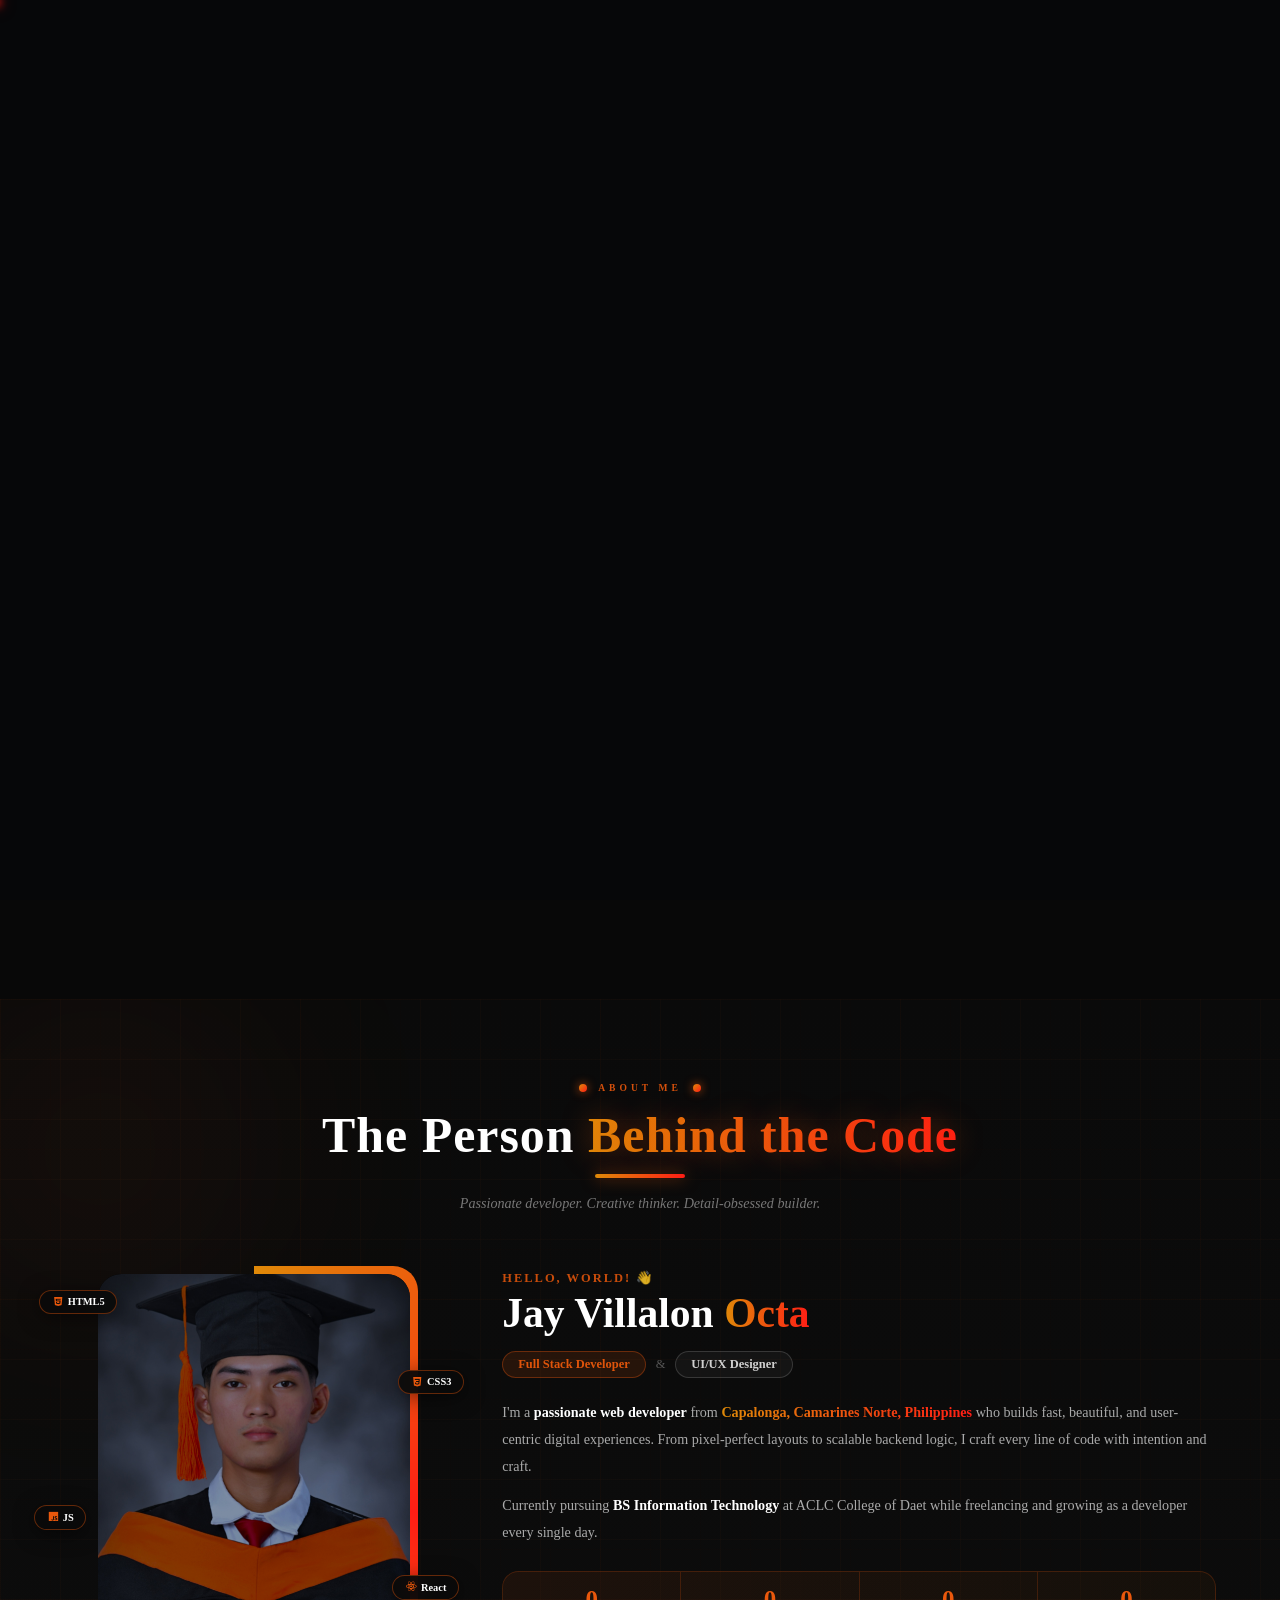
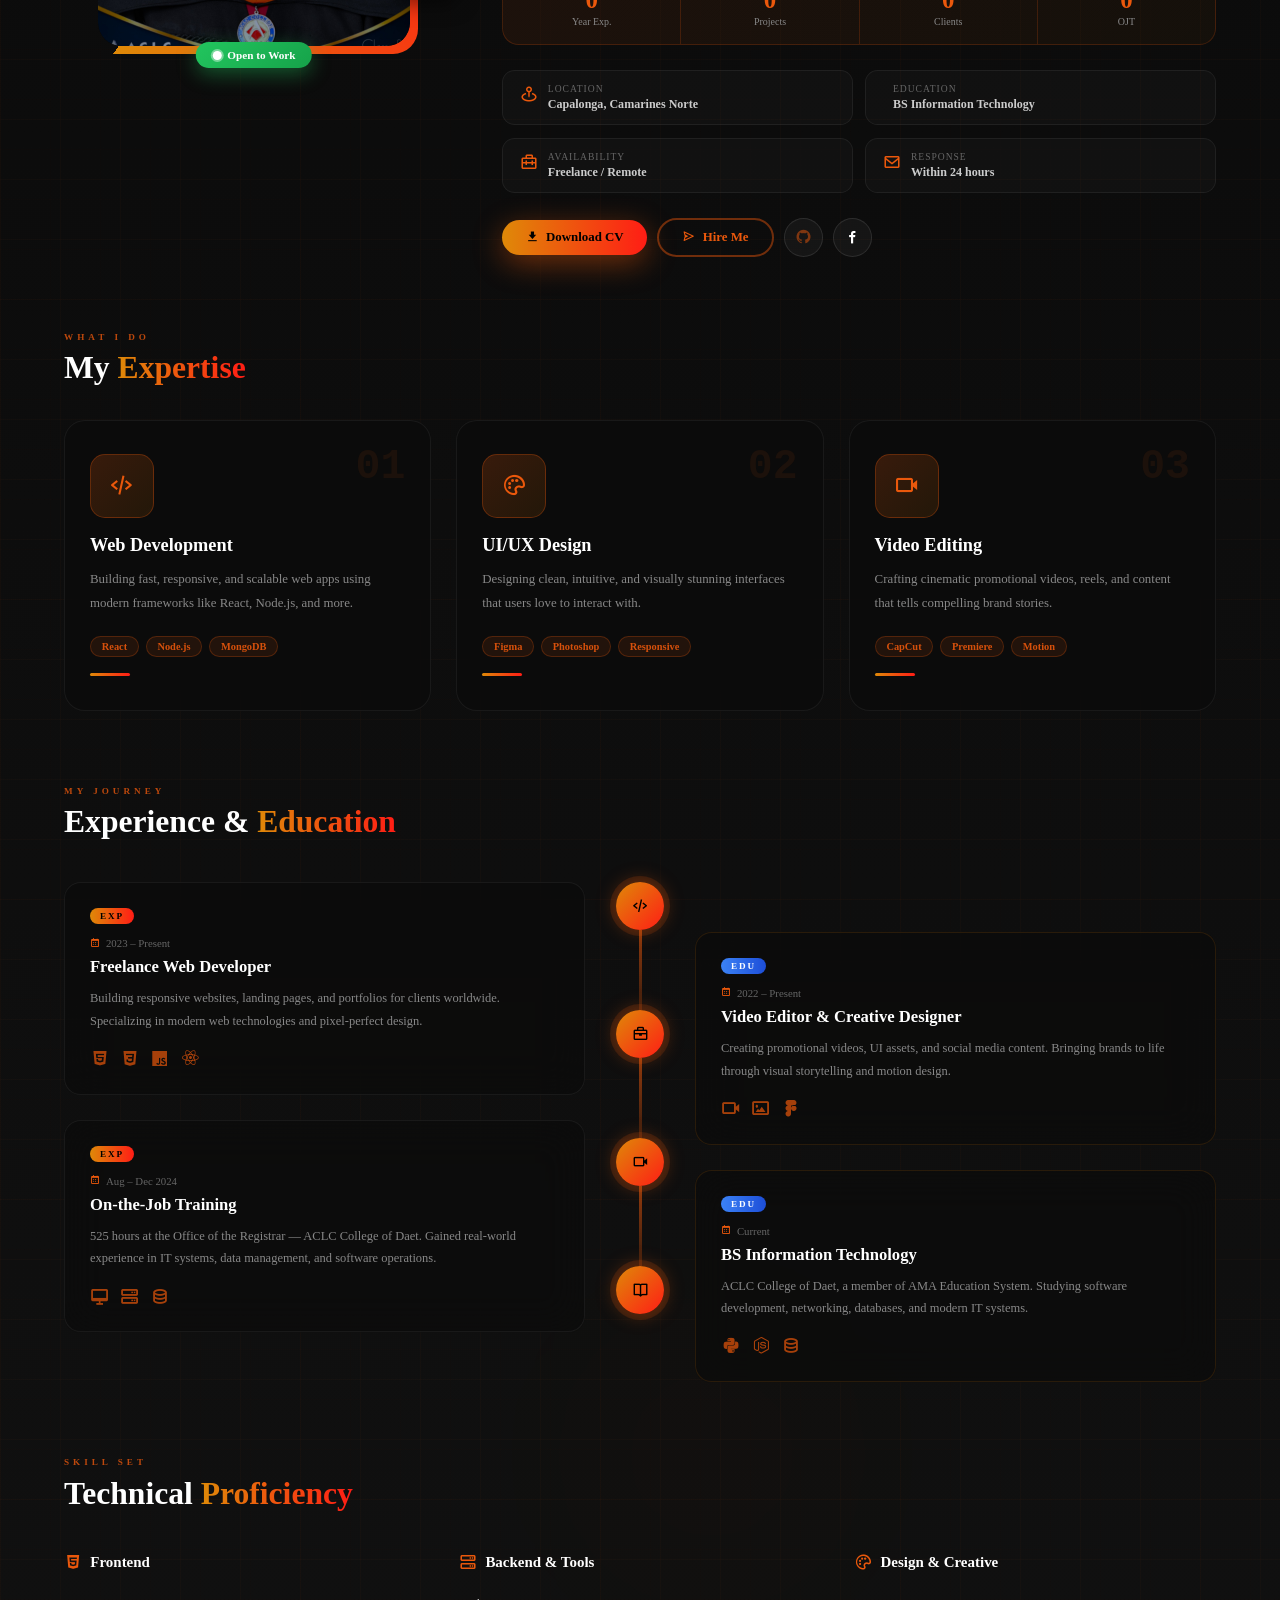
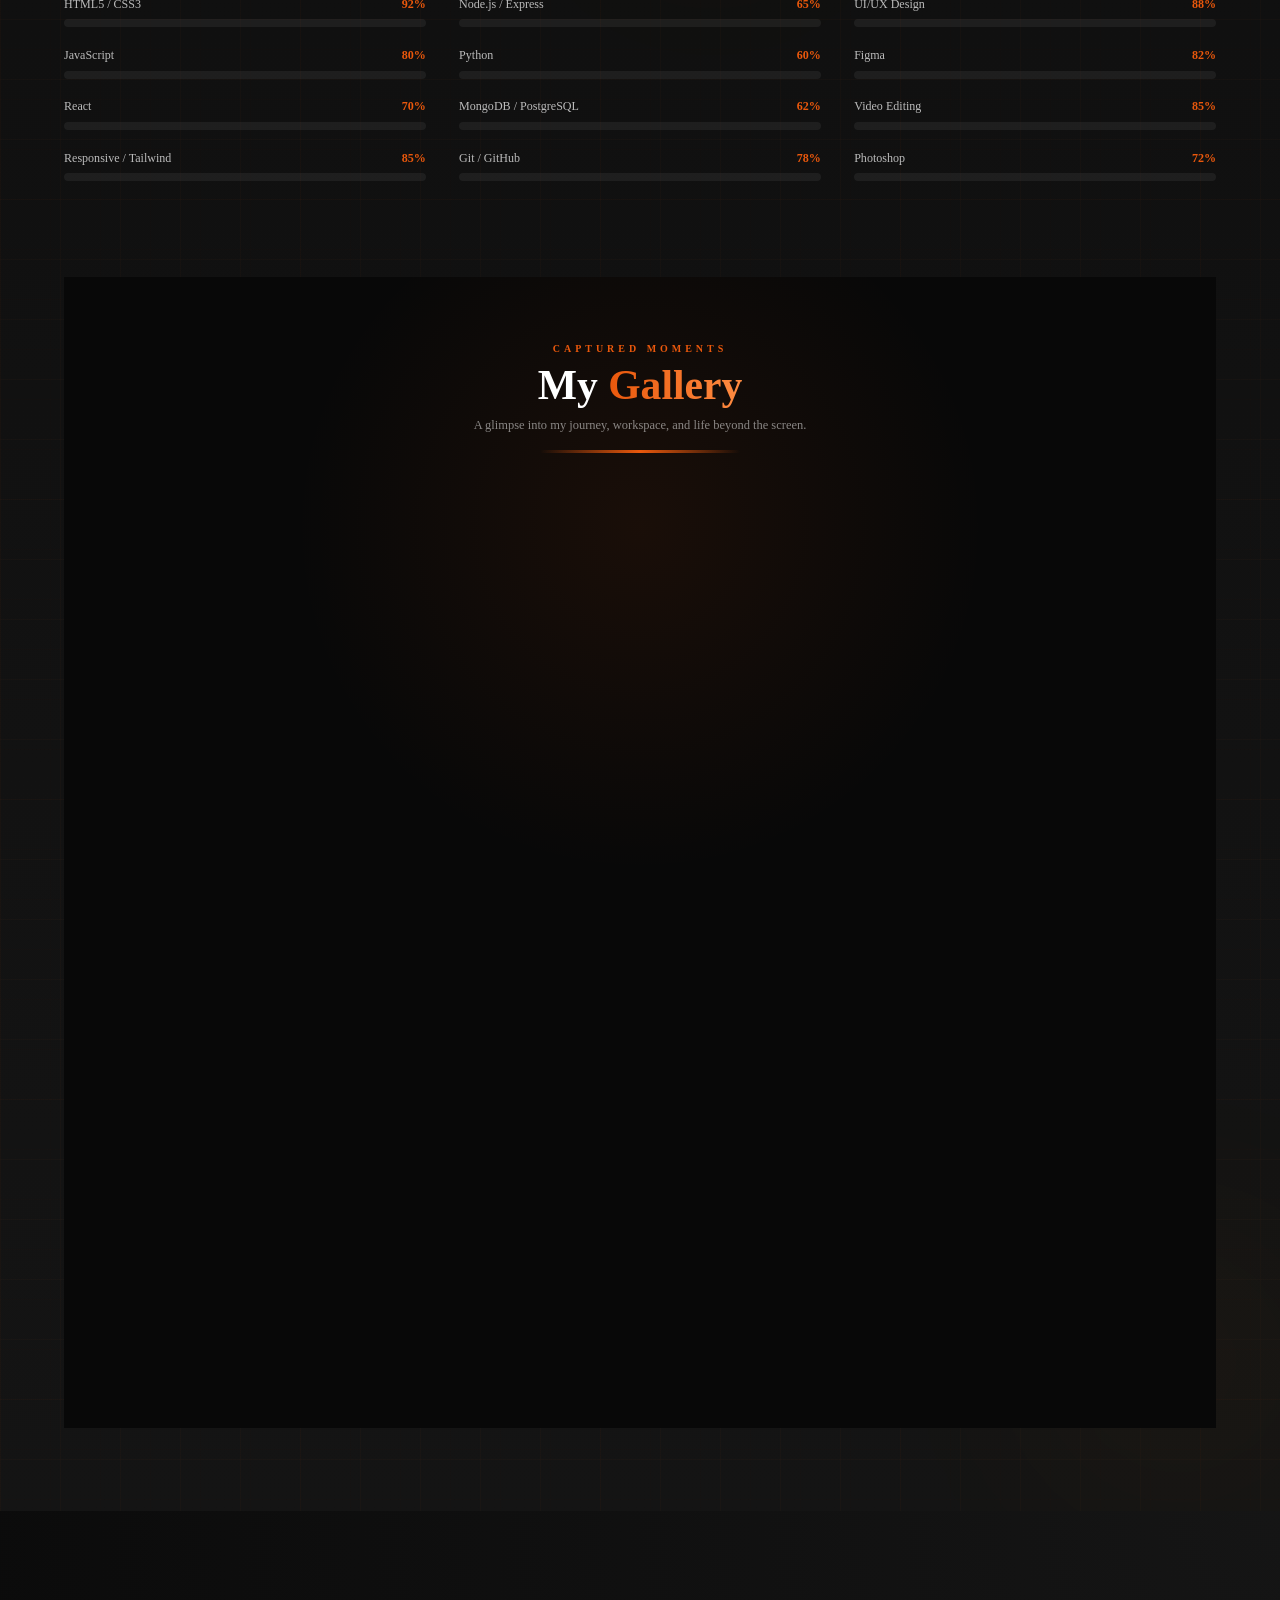
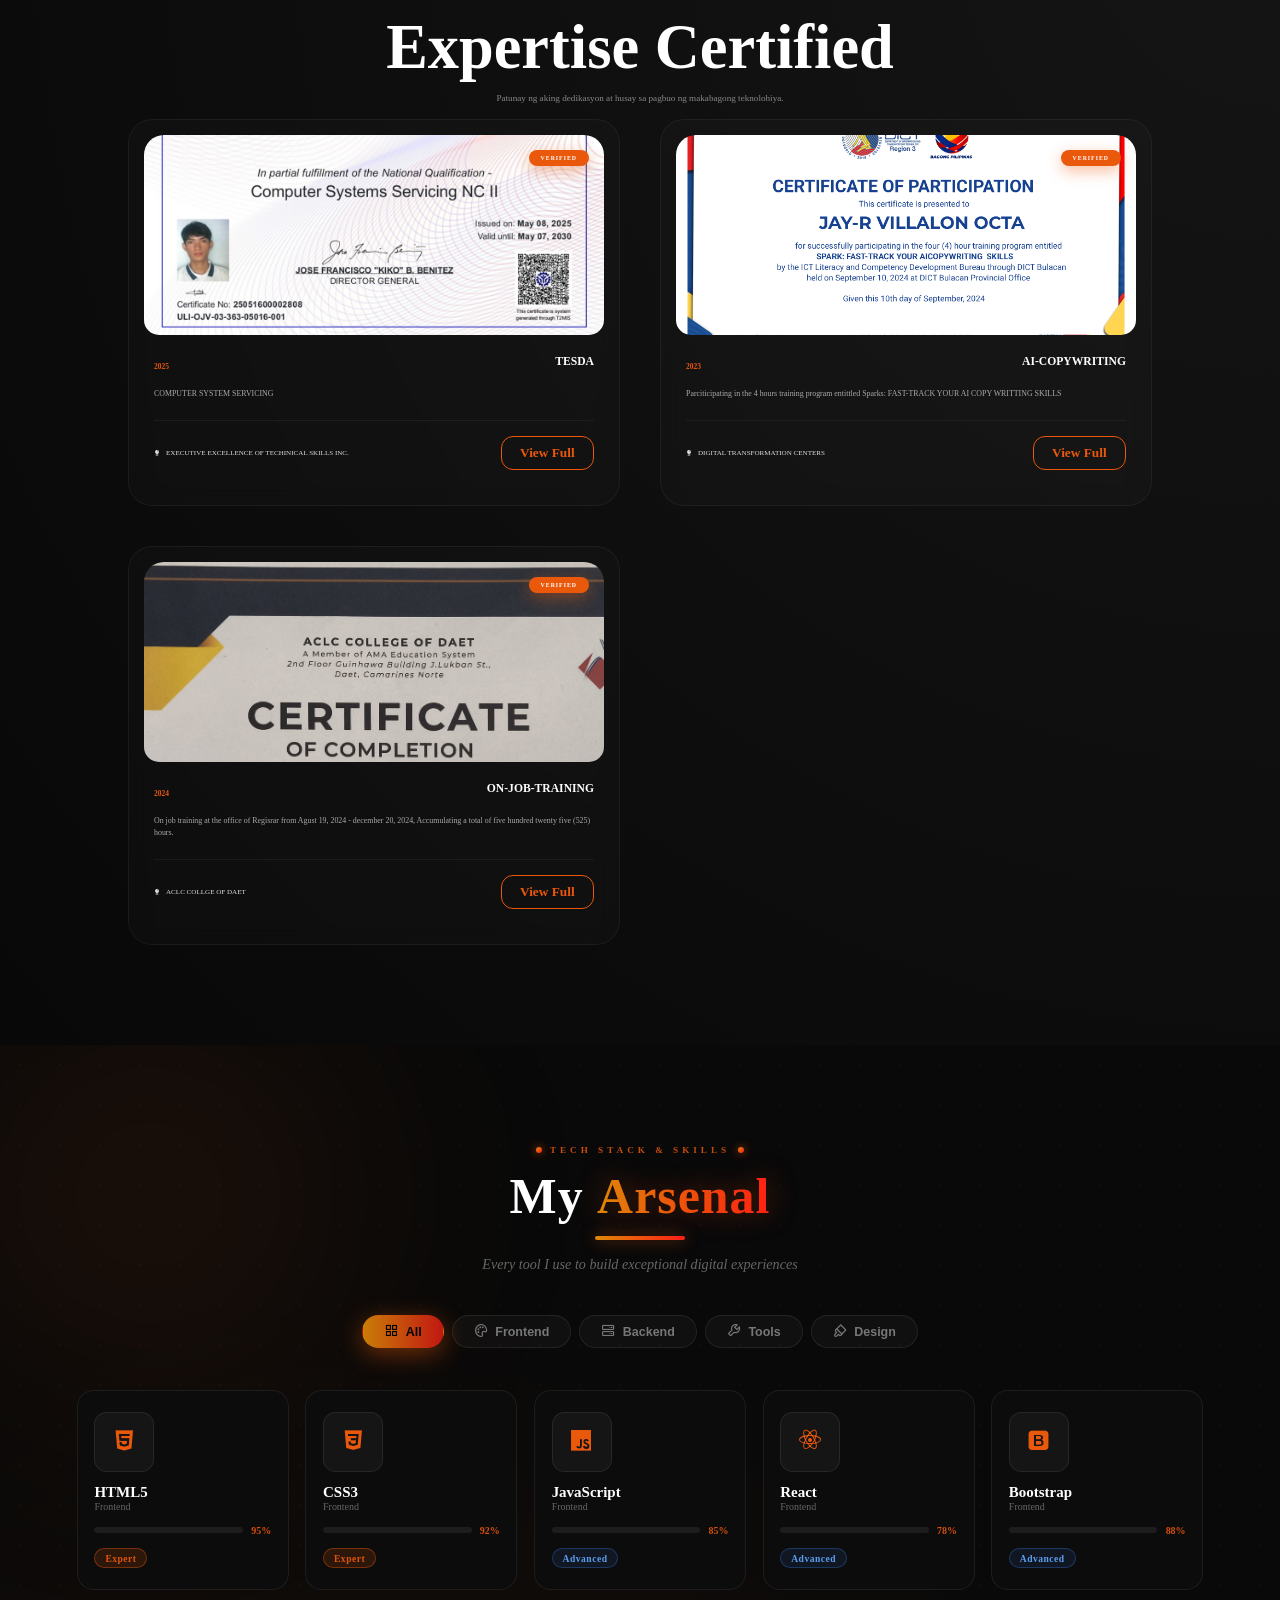
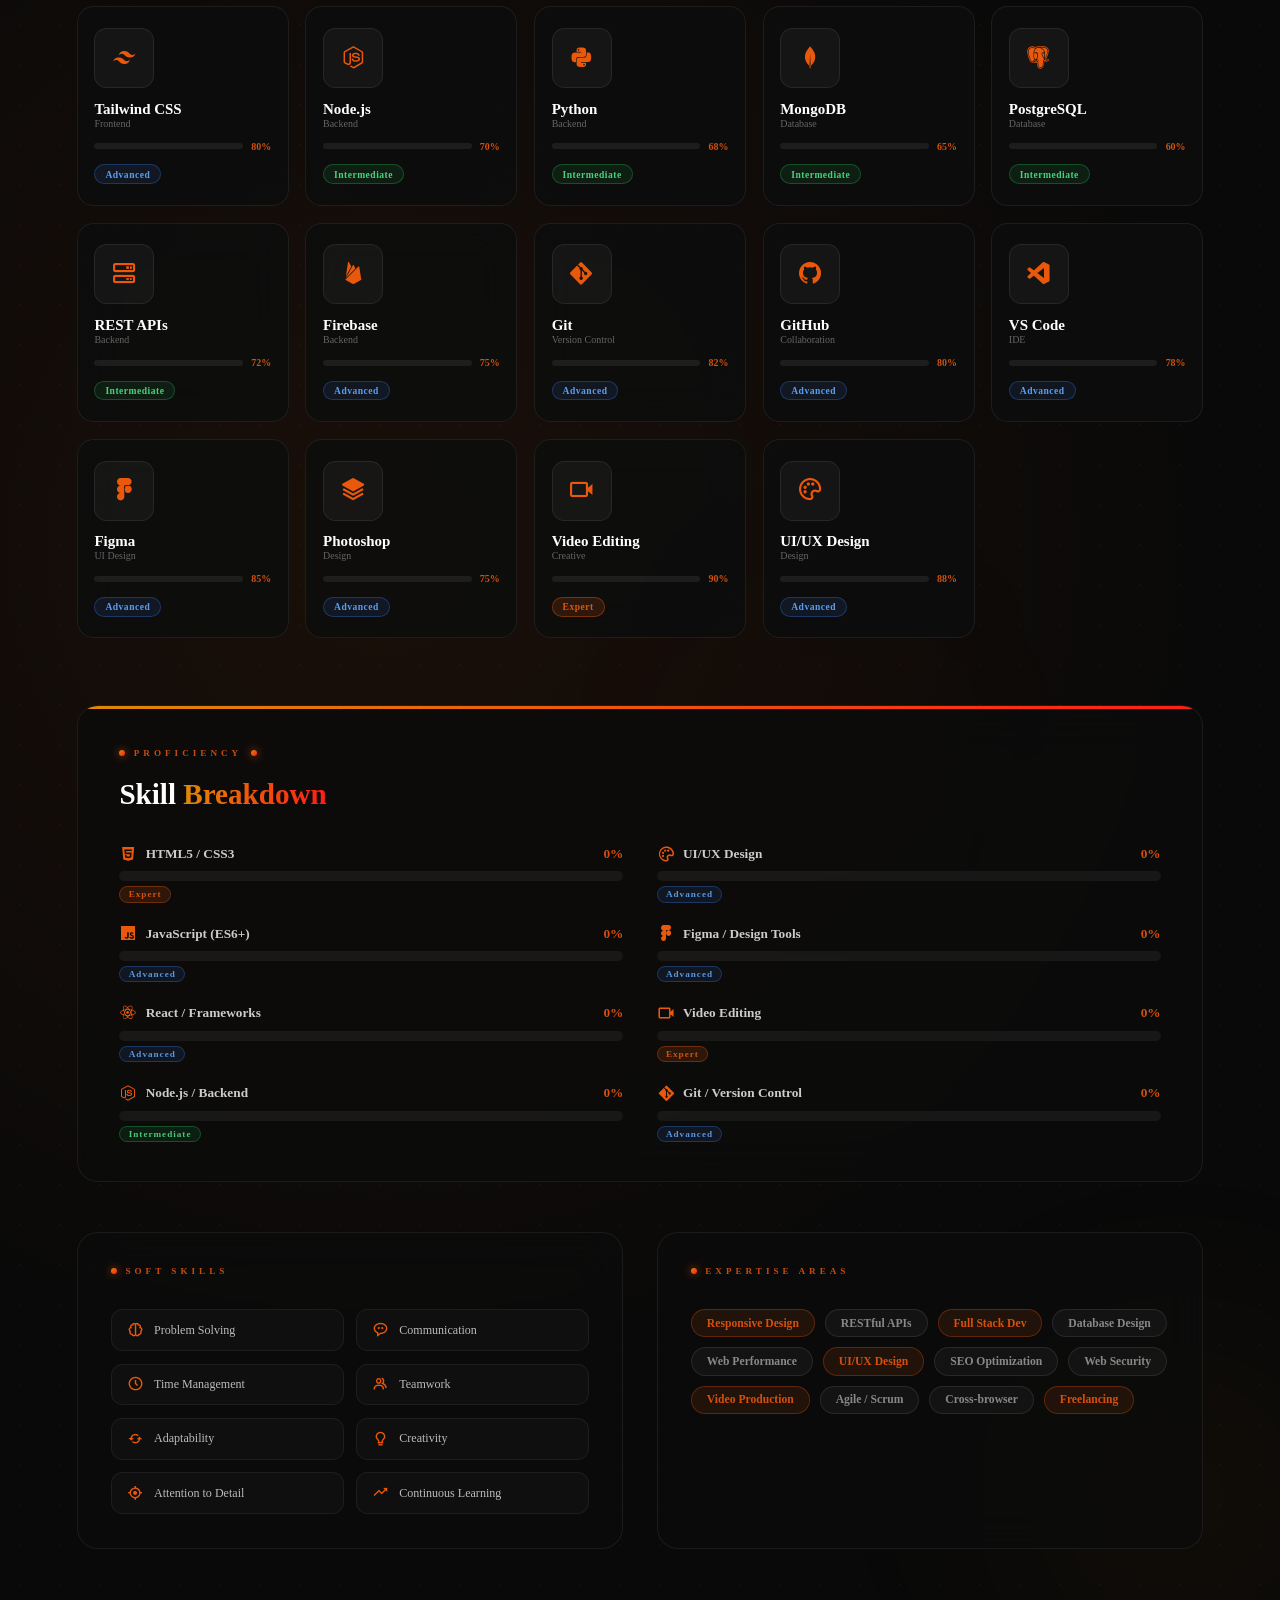
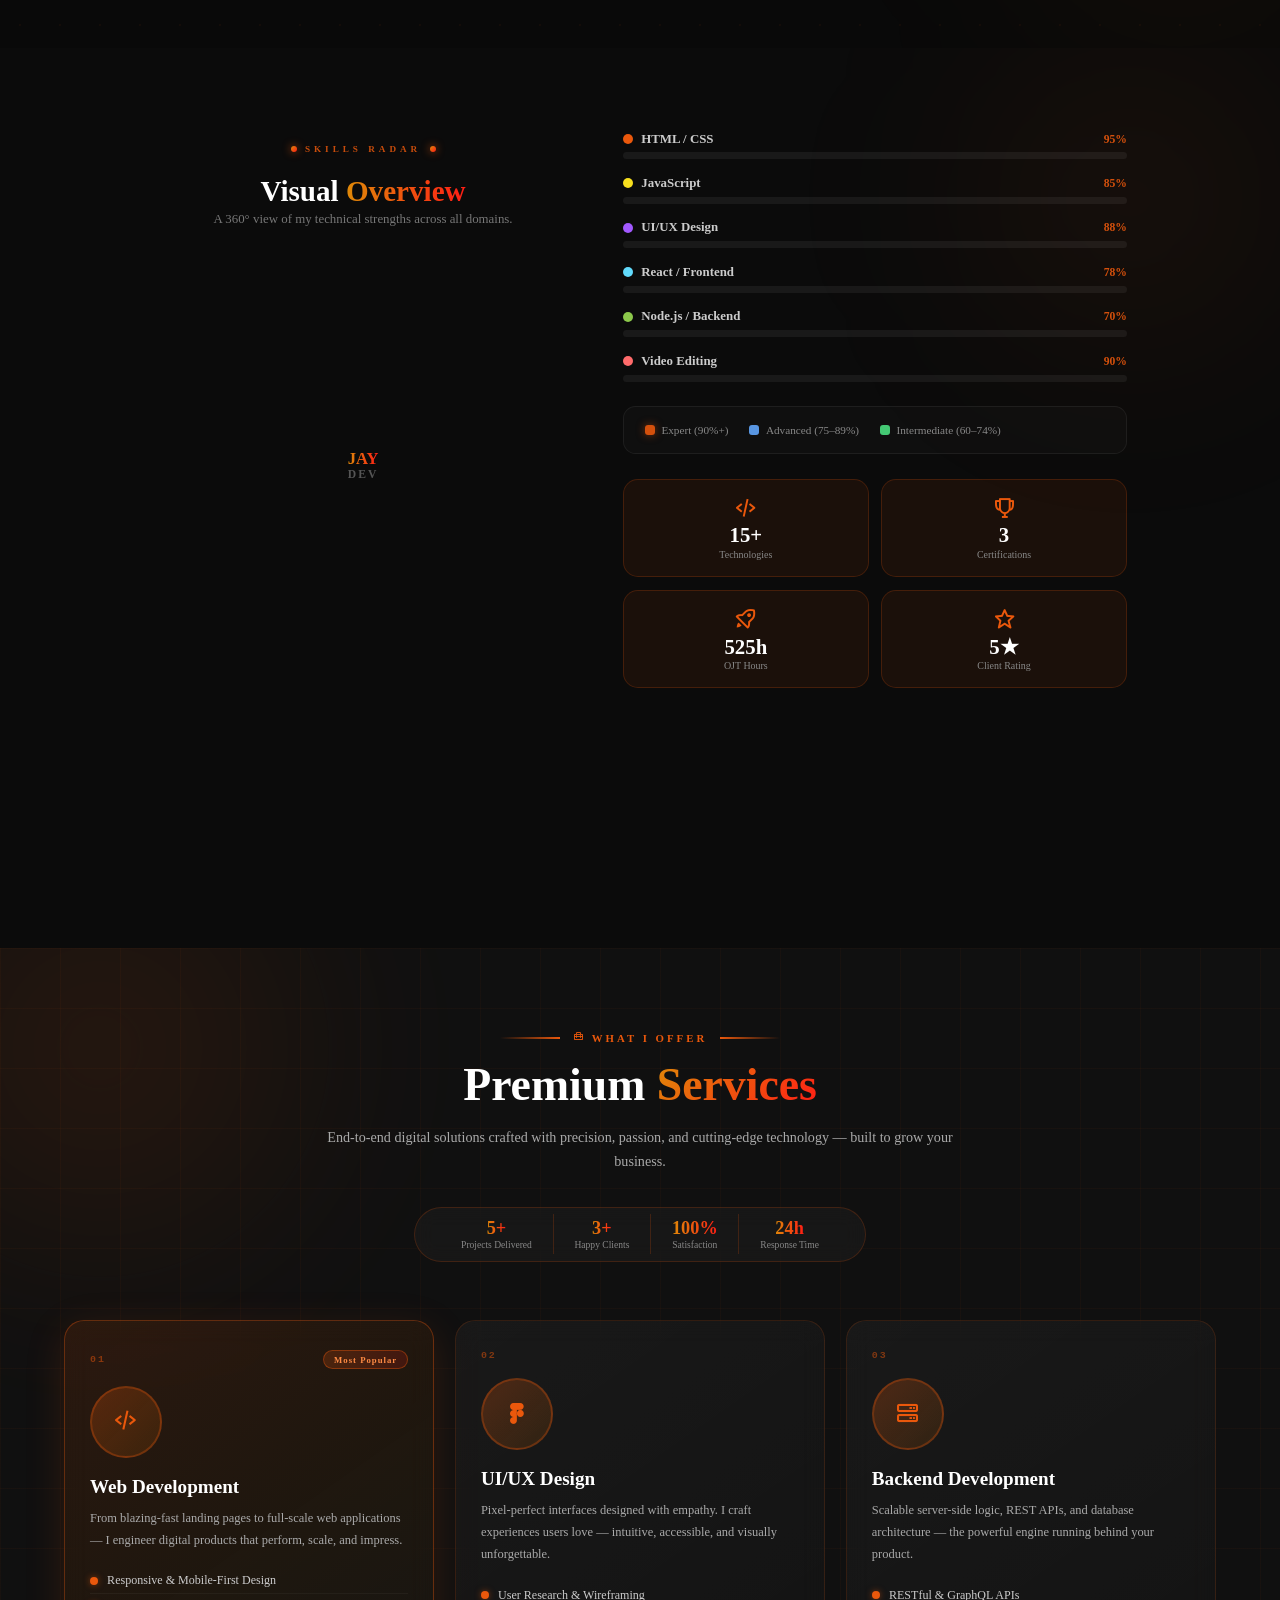
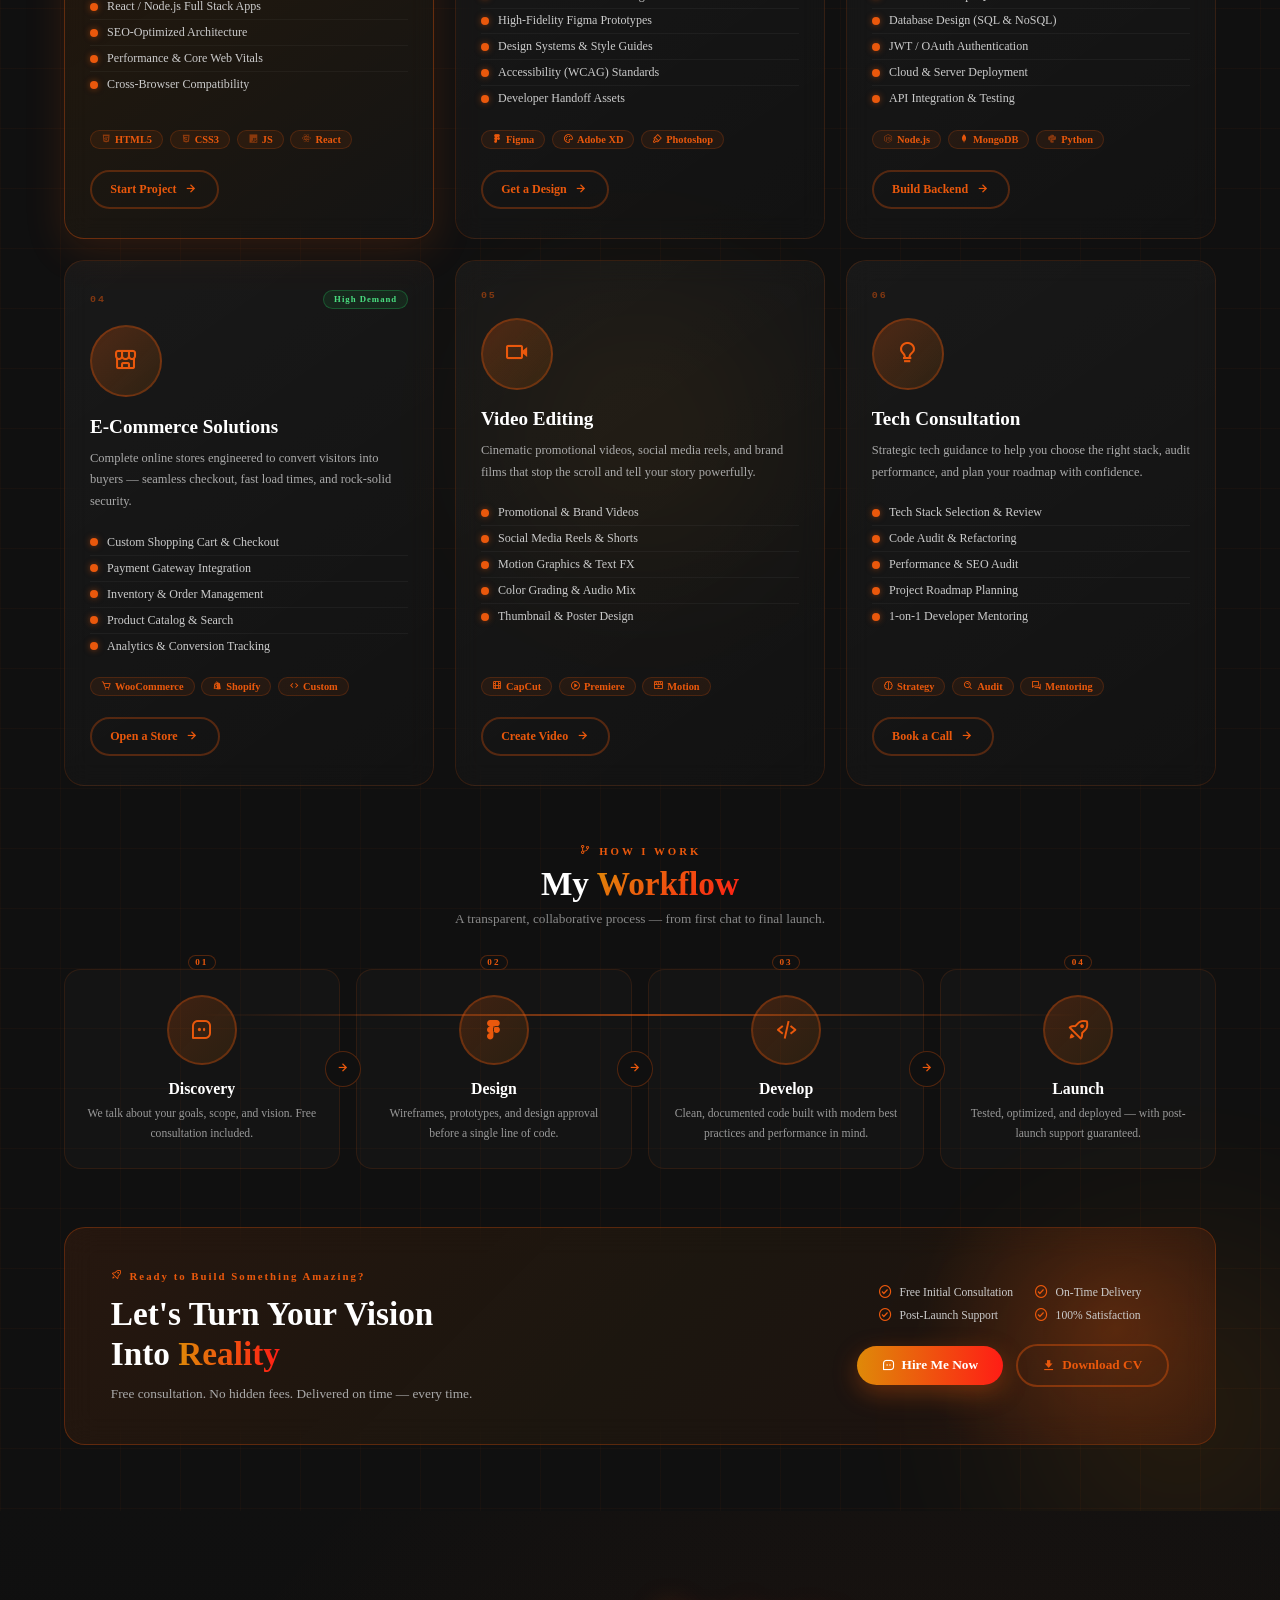
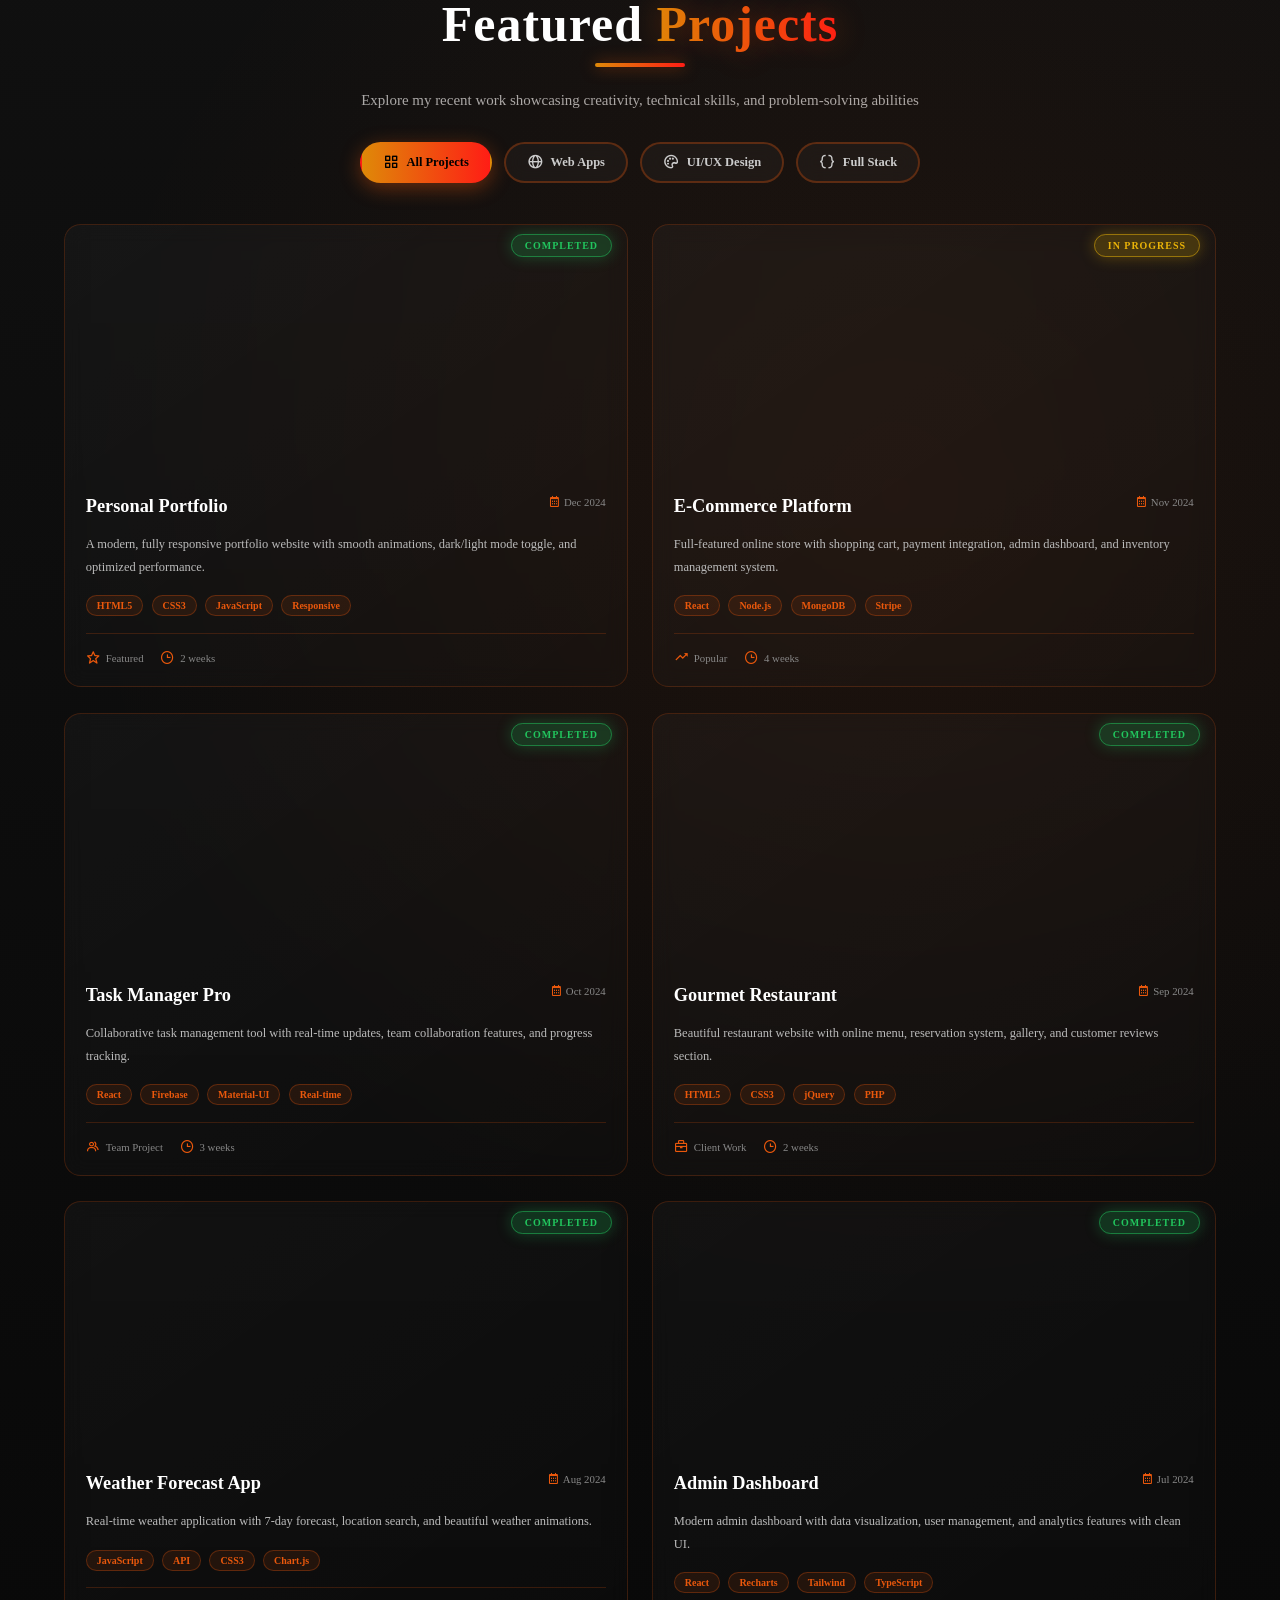
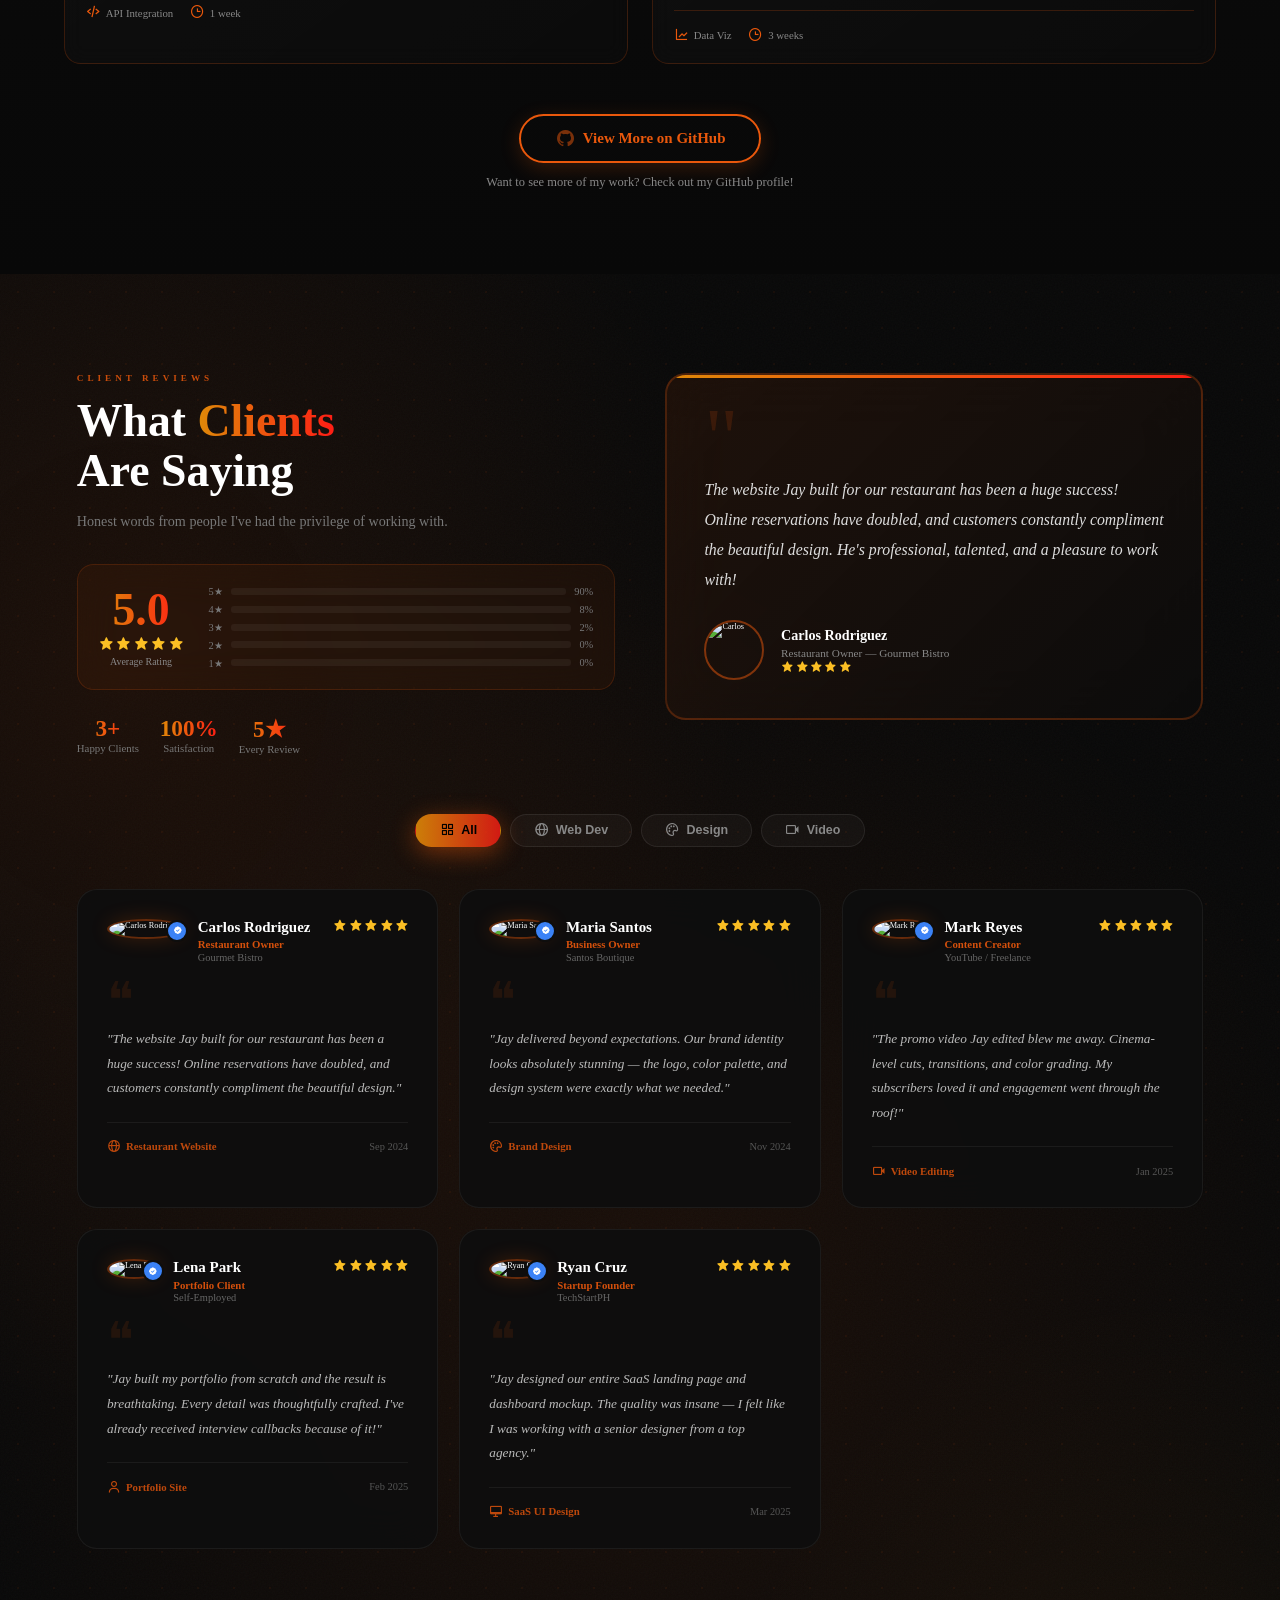
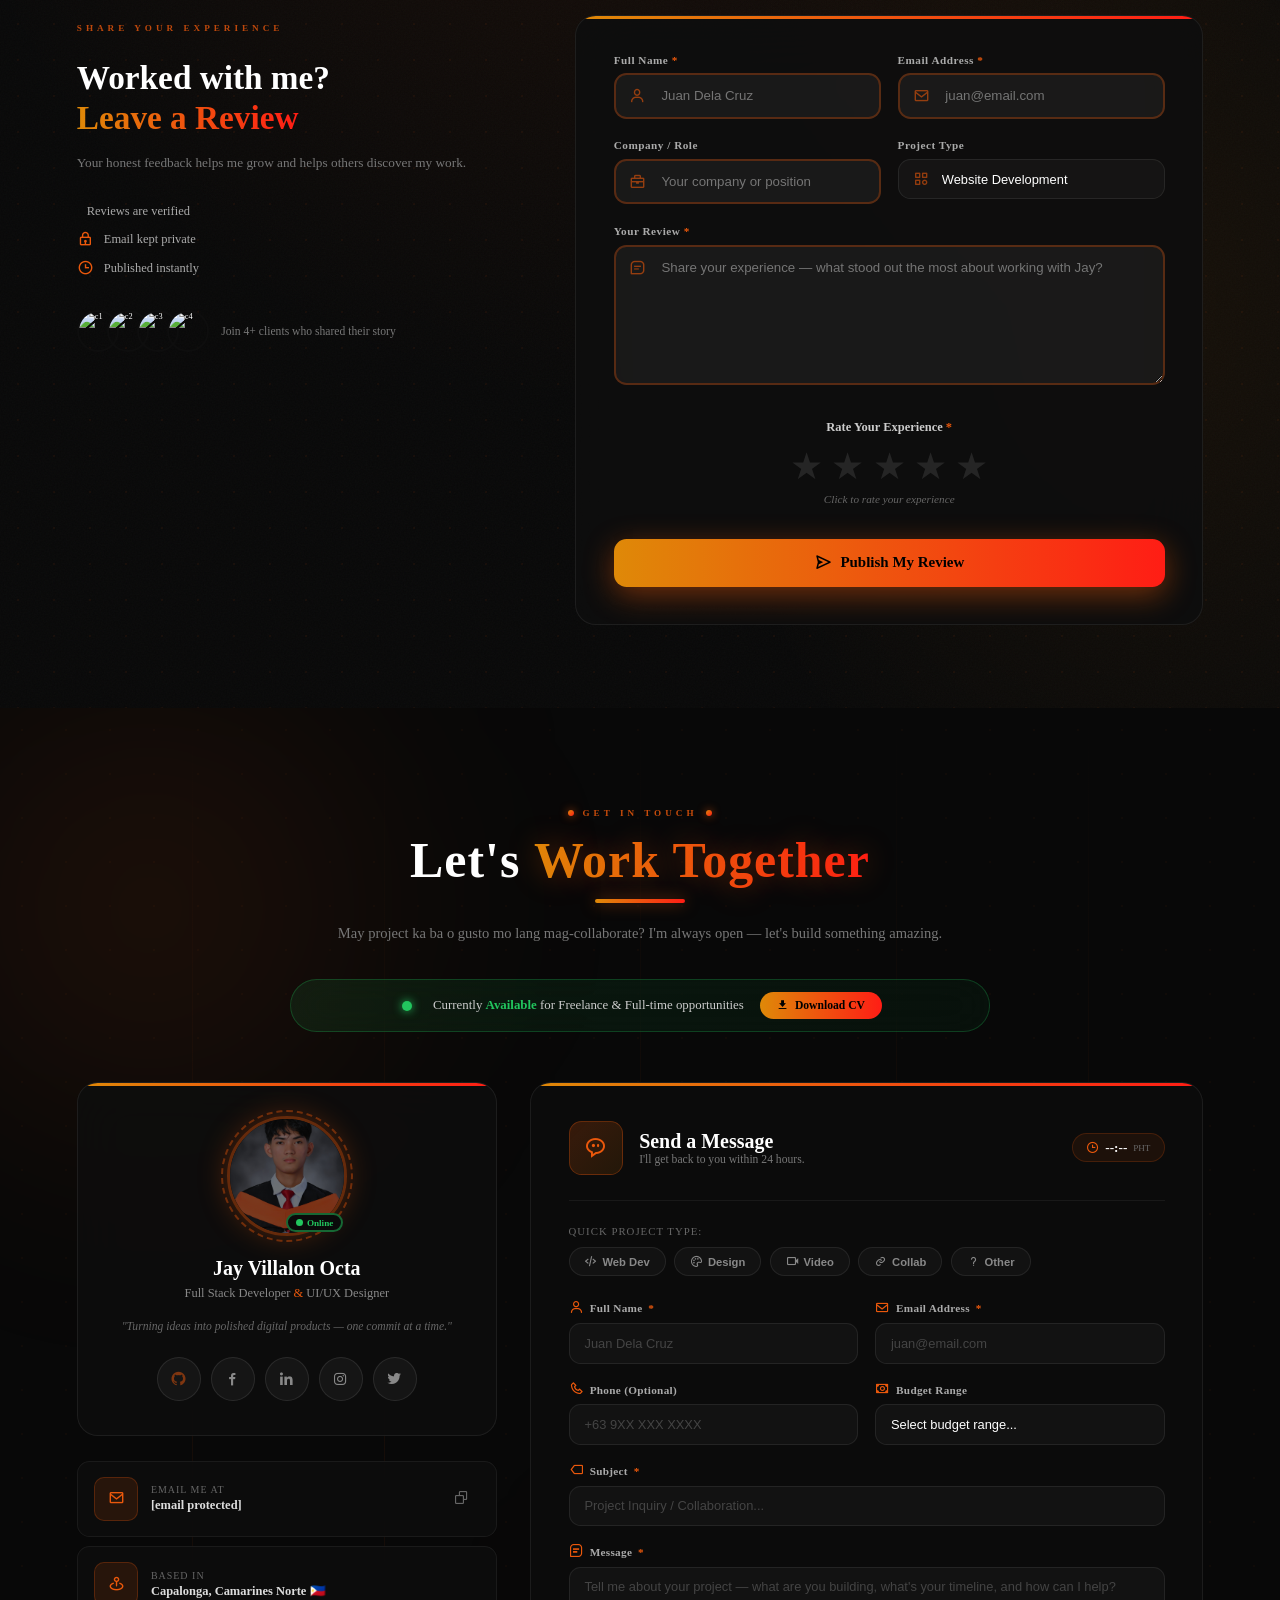
==== index.html @ 6cfeb821 "new code na fix na intro" ====
<!DOCTYPE html>
  <html lang="en">
  <head>
      <meta charset="UTF-8">
      <meta name="viewport" content="width=device-width, initial-scale=1.0">

      <link rel="stylesheet" href="STYLE.CSS">
      <link rel="stylesheet" href="https://unpkg.com/boxicons@latest/css/boxicons.min.css">
    <link rel="stylesheet" href="https://cdnjs.cloudflare.com/ajax/libs/font-awesome/6.4.0/css/all.min.css"/>

      <link rel="icon" href="imgae/01.jpg" type="image/icon">

    
    



      <title>OCTA PORTFOLIO</title>
  </head>
  <body>

<!-- ===== SCROLL PROGRESS BAR ===== -->
<div id="scroll-progress-bar"></div>

<!-- ===== FLOATING HIRE ME BUTTON ===== -->
<a href="#contact" id="floating-hire" title="Hire Me">
  <i class='bx bx-briefcase'></i>
  <span>Hire Me</span>
</a>

<!-- ═══════════════════════════════════════════════════════
     DARK GLASS LUXURY INTRO v5.0 — JVOR DEV.
════════════════════════════════════════════════════════ -->
<div id="intro">

  <!-- WebGL-style canvas for helix + energy field -->
  <canvas id="ix5-canvas"></canvas>

  <!-- Glass morphism noise texture -->
  <div class="ix5-noise"></div>

  <!-- Radial spotlight that follows init -->
  <div class="ix5-spotlight" id="ix5Spotlight"></div>

  <!-- Horizontal split lines (cinematic letterbox) -->
  <div class="ix5-split-top" id="ix5SplitTop"></div>
  <div class="ix5-split-bot" id="ix5SplitBot"></div>

  <!-- ── LEFT PANEL — identity data ── -->
  <aside class="ix5-panel-left" id="ix5PanelLeft">
    <div class="ix5-panel-inner">

      <div class="ix5-sys-row">
        <span class="ix5-sys-dot"></span>
        <span class="ix5-sys-text">SYS INIT</span>
        <span class="ix5-sys-ver">v5.0.0</span>
      </div>

      <div class="ix5-data-block">
        <span class="ix5-data-label">OPERATOR</span>
        <span class="ix5-data-val">JAY VILLALON OCTA</span>
      </div>
      <div class="ix5-data-block">
        <span class="ix5-data-label">ROLE</span>
        <span class="ix5-data-val">FULL STACK DEV</span>
      </div>
      <div class="ix5-data-block">
        <span class="ix5-data-label">BASE</span>
        <span class="ix5-data-val">CAMARINES NORTE, PH</span>
      </div>
      <div class="ix5-data-block">
        <span class="ix5-data-label">STATUS</span>
        <span class="ix5-data-val ix5-green"><span class="ix5-blink-dot"></span>OPEN TO WORK</span>
      </div>

      <div class="ix5-mini-bars">
        <div class="ix5-bar-row"><span>HTML / CSS</span><div class="ix5-bar-track"><div class="ix5-bar-fill" data-w="95"></div></div></div>
        <div class="ix5-bar-row"><span>JavaScript</span><div class="ix5-bar-track"><div class="ix5-bar-fill" data-w="88"></div></div></div>
        <div class="ix5-bar-row"><span>React</span><div class="ix5-bar-track"><div class="ix5-bar-fill" data-w="80"></div></div></div>
        <div class="ix5-bar-row"><span>Node / PY</span><div class="ix5-bar-track"><div class="ix5-bar-fill" data-w="72"></div></div></div>
      </div>

    </div>
    <!-- Vertical accent line -->
    <div class="ix5-panel-edge"></div>
  </aside>

  <!-- ── CENTER STAGE — hero logo ── -->
  <main class="ix5-center" id="ix5Center">

    <!-- Scanning beam -->
    <div class="ix5-scan-beam" id="ix5ScanBeam"></div>

    <!-- Eyebrow -->
    <div class="ix5-eyebrow" id="ix5Eyebrow">
      <span class="ix5-ey-dash"></span>
      <span class="ix5-ey-text">PORTFOLIO 2025</span>
      <span class="ix5-ey-dash"></span>
    </div>

    <!-- Logo -->
    <div class="ix5-logo-wrap" id="ix5LogoWrap">
      <div class="ix5-logo-row">
        <span class="ix5-l ix5-l1">J</span>
        <span class="ix5-l ix5-l2">V</span>
        <span class="ix5-l ix5-l3">O</span>
        <span class="ix5-l ix5-l4">R</span>
      </div>
      <div class="ix5-logo-dev-row">
        <span class="ix5-logo-dev">DEV.</span>
      </div>
      <!-- Chrome underline -->
      <div class="ix5-logo-chrome"></div>
    </div>

    <!-- Rotating tagline ring -->
    <div class="ix5-ring-text-wrap" id="ix5Ring">
      <svg class="ix5-ring-svg" viewBox="0 0 260 260">
        <defs>
          <path id="ringPath" d="M 130,130 m -100,0 a 100,100 0 1,1 200,0 a 100,100 0 1,1 -200,0"/>
        </defs>
        <text class="ix5-ring-label">
          <textPath href="#ringPath" startOffset="0%">
            DESIGNING · DEVELOPING · INNOVATING · CREATING · 
          </textPath>
        </text>
      </svg>
    </div>

  </main>

  <!-- ── RIGHT PANEL — live metrics ── -->
  <aside class="ix5-panel-right" id="ix5PanelRight">
    <!-- Vertical accent line -->
    <div class="ix5-panel-edge ix5-edge-left"></div>
    <div class="ix5-panel-inner">

      <div class="ix5-clock-block">
        <span class="ix5-data-label">LOCAL TIME</span>
        <span class="ix5-clock-display" id="ix5Clock">──:──:──</span>
        <span class="ix5-data-label" id="ix5Date">── ── ────</span>
      </div>

      <div class="ix5-stat-grid">
        <div class="ix5-stat">
          <span class="ix5-stat-num" data-count="5">0</span>
          <span class="ix5-stat-lbl">Projects</span>
        </div>
        <div class="ix5-stat">
          <span class="ix5-stat-num" data-count="3">0</span>
          <span class="ix5-stat-lbl">Clients</span>
        </div>
        <div class="ix5-stat">
          <span class="ix5-stat-num" data-count="100">0</span>
          <span class="ix5-stat-lbl">% Satisfaction</span>
        </div>
        <div class="ix5-stat">
          <span class="ix5-stat-num" data-count="2">0</span>
          <span class="ix5-stat-lbl">Yrs Exp</span>
        </div>
      </div>

      <div class="ix5-stack-tags">
        <span class="ix5-tag"><i class='bx bxl-html5'></i></span>
        <span class="ix5-tag"><i class='bx bxl-css3'></i></span>
        <span class="ix5-tag"><i class='bx bxl-javascript'></i></span>
        <span class="ix5-tag"><i class='bx bxl-react'></i></span>
        <span class="ix5-tag"><i class='bx bxl-nodejs'></i></span>
        <span class="ix5-tag"><i class='bx bxl-python'></i></span>
        <span class="ix5-tag"><i class='bx bxl-git'></i></span>
        <span class="ix5-tag"><i class='bx bxl-figma'></i></span>
      </div>

    </div>
  </aside>

  <!-- ── BOTTOM PROGRESS ── -->
  <div class="ix5-progress-bar-wrap">
    <div class="ix5-progress-fill" id="ix5ProgressFill"></div>
    <div class="ix5-progress-head" id="ix5ProgressHead"></div>
  </div>
  <div class="ix5-progress-meta">
    <span class="ix5-prog-label">LOADING PORTFOLIO</span>
    <span class="ix5-prog-pct" id="ix5Pct">0%</span>
  </div>

  <!-- White flash on exit -->
  <div class="ix5-exit-flash" id="ix5Flash"></div>

</div>

    
    
 <a href="footer.html">Pumunta sa About Page</a>
      
  <header class="header">
    <a href="#home" class="logo">JVOR <span>DEV.</span></a>
    


    <nav class="navbar">
    <a href="#home">HOME</a>
    <a href="#about">ABOUT</a>
    <a href="#certificates">CERTIFICATES</a>
     <a href="#tech-skills">SKILLS</a>
    <a href="#services">SERVICES</a>
    <a href="#projects">PROJECTS</a>
    <a href="#testimonials">TESTIMONIALS</a>
    <a href="#contact">CONTACT</a>
  </nav>


      <div class="theme-toggle">
        <i class='bx bx-moon' id="theme-icon"></i>
      </div>

     <a href="#contact" class="gradient-btn">Contact Me</a>


      <i class='bx bx-menu' id="menu-icon"></i>

  </header>







  <section class="home" id="home">
  <canvas id="codeRainCanvas"></canvas>



      <div class="home-content">
          <h1 class="home-title">Hi, I’m <span>Jay Octa</span></h1>

     
          

          <h3>
            I'm a <span id="changing-text"></span>
          </h3>
          
          

<p class="intro-text">
  I craft modern, dynamic, and user-focused websites.
</p>
<h2 class="tagline">
  Turning ideas into smooth, polished digital experiences.
</h2>

          


      <div class="social-icons">
          <a href="https://github.com/JVOR3">
              <i class="bx bxl-github"></i>
          </a>
          <a href="https://www.instagram.com/jvor3?igsh=MXRpaDZ0ZnlnMWhweA==">
              <i class="bx bxl-instagram"></i>
          </a>
          <a href="https://www.facebook.com/jay.a.octa.2025">
              <i class="bx bxl-facebook"></i>
          </a>
          <a href="#">
              <i class="bx bxl-twitter"></i>
          </a>
      </div>
      


           <div class="btn-group">
              <a href="#" class="btn">Hire</a>
              <a href="#contact" class="btn">Contact</a>
              <a href="project-folder/Resume-OCTA.doc" download class="btn btn-download">
              Download CV <i class='bx bxs-file-pdf'></i>
            </a>
          </div>

      </div>
      


<div class="home-img">
  <div class="orbit-container">
    <img src="imgae\pormalko.jpg" alt="Profile Photo" class="profile-img">

    <div class="orbit-icons">
      <i class='bx bxl-html5' title="HTML5"></i>
      <i class='bx bxl-css3' title="CSS3"></i>
      <i class='bx bxl-javascript' title="JavaScript"></i>
      <i class='bx bxl-react' title="React"></i>
      <i class='bx bxl-nodejs' title="NodeJS"></i>
      <i class='bx bxl-python' title="Python"></i>
      <i class='bx bxl-git' title="Git"></i>
      <i class='bx bxl-github' title="GitHub"></i>
    </div>
  </div>
</div>


      </div>
  </section>


      









<section class="about-resume" id="about">

  <!-- Premium animated mesh background -->
  <div class="about-mesh-bg">
    <div class="mesh-circle mesh-c1"></div>
    <div class="mesh-circle mesh-c2"></div>
    <div class="mesh-circle mesh-c3"></div>
    <div class="mesh-grid-lines"></div>
  </div>

  <!-- Section Label -->
  <div class="about-section-label">
    <span class="label-dot"></span>
    <span class="label-text">ABOUT ME</span>
    <span class="label-dot"></span>
  </div>
  <h2 class="section-heading">The Person <span>Behind the Code</span></h2>
  <p class="about-section-sub">Passionate developer. Creative thinker. Detail-obsessed builder.</p>
  
  <div class="resume-container">

    <!-- ══════════ PREMIUM HERO IDENTITY BLOCK ══════════ -->
    <div class="about-identity-block">

      <!-- LEFT — Photo + Status -->
      <div class="aib-photo-col">
        <div class="aib-photo-frame">
          <div class="aib-photo-border-spin"></div>
          <div class="aib-photo-inner">
            <img src="imgae\02.jpg" alt="Jay Octa" class="aib-photo">
          </div>
          <!-- Status pill -->
          <div class="aib-status-pill">
            <span class="aib-status-dot"></span>
            <span>Open to Work</span>
          </div>
          <!-- Floating skill tags around photo -->
          <div class="aib-float-tag aib-ft-1"><i class='bx bxl-html5'></i> HTML5</div>
          <div class="aib-float-tag aib-ft-2"><i class='bx bxl-css3'></i> CSS3</div>
          <div class="aib-float-tag aib-ft-3"><i class='bx bxl-javascript'></i> JS</div>
          <div class="aib-float-tag aib-ft-4"><i class='bx bxl-react'></i> React</div>
        </div>
      </div>

      <!-- RIGHT — Bio Text -->
      <div class="aib-text-col">
        <p class="aib-greeting">Hello, World! 👋</p>
        <h3 class="aib-name">Jay Villalon <em>Octa</em></h3>

        <div class="aib-role-row">
          <span class="aib-role-badge">Full Stack Developer</span>
          <span class="aib-role-sep">&</span>
          <span class="aib-role-badge aib-role-badge--alt">UI/UX Designer</span>
        </div>

        <p class="aib-bio">
          I'm a <strong>passionate web developer</strong> from <span class="aib-highlight">Capalonga, Camarines Norte, Philippines</span> who builds fast, beautiful, and user-centric digital experiences. From pixel-perfect layouts to scalable backend logic, I craft every line of code with intention and craft.
        </p>
        <p class="aib-bio" style="margin-top:1.5rem">
          Currently pursuing <strong>BS Information Technology</strong> at ACLC College of Daet while freelancing and growing as a developer every single day.
        </p>

        <!-- Quick stat strip -->
        <div class="aib-stat-strip">
          <div class="aib-stat">
            <span class="aib-stat-n animated-counter" data-target="1" data-suffix="+">0</span>
            <span class="aib-stat-l">Year Exp.</span>
          </div>
          <div class="aib-stat-div"></div>
          <div class="aib-stat">
            <span class="aib-stat-n animated-counter" data-target="5" data-suffix="+">0</span>
            <span class="aib-stat-l">Projects</span>
          </div>
          <div class="aib-stat-div"></div>
          <div class="aib-stat">
            <span class="aib-stat-n animated-counter" data-target="3" data-suffix="+">0</span>
            <span class="aib-stat-l">Clients</span>
          </div>
          <div class="aib-stat-div"></div>
          <div class="aib-stat">
            <span class="aib-stat-n animated-counter" data-target="525" data-suffix="h">0</span>
            <span class="aib-stat-l">OJT</span>
          </div>
        </div>

        <!-- Info grid -->
        <div class="aib-info-grid">
          <div class="aib-info-item">
            <i class='bx bx-map-pin'></i>
            <div>
              <span class="aib-info-label">Location</span>
              <span class="aib-info-val">Capalonga, Camarines Norte</span>
            </div>
          </div>
          <div class="aib-info-item">
            <i class='bx bx-graduation'></i>
            <div>
              <span class="aib-info-label">Education</span>
              <span class="aib-info-val">BS Information Technology</span>
            </div>
          </div>
          <div class="aib-info-item">
            <i class='bx bx-briefcase-alt-2'></i>
            <div>
              <span class="aib-info-label">Availability</span>
              <span class="aib-info-val">Freelance / Remote</span>
            </div>
          </div>
          <div class="aib-info-item">
            <i class='bx bx-envelope'></i>
            <div>
              <span class="aib-info-label">Response</span>
              <span class="aib-info-val">Within 24 hours</span>
            </div>
          </div>
        </div>

        <!-- Action buttons -->
        <div class="aib-actions">
          <a href="project-folder/Resume-OCTA.doc" download class="aib-btn aib-btn--primary">
            <i class='bx bxs-download'></i>
            <span>Download CV</span>
          </a>
          <a href="#contact" class="aib-btn aib-btn--ghost">
            <i class='bx bx-send'></i>
            <span>Hire Me</span>
          </a>
          <a href="https://github.com/JVOR3" target="_blank" class="aib-btn aib-btn--icon">
            <i class='bx bxl-github'></i>
          </a>
          <a href="https://www.facebook.com/jay.a.octa.2025" target="_blank" class="aib-btn aib-btn--icon">
            <i class='bx bxl-facebook'></i>
          </a>
        </div>
      </div>
    </div>

    <!-- ══════════ WHAT I DO CARDS (3-column) ══════════ -->
    <div class="about-wid-section">
      <div class="about-wid-header">
        <span class="wid-label">WHAT I DO</span>
        <h3 class="wid-title">My <span>Expertise</span></h3>
      </div>
      <div class="about-wid-grid">
        <div class="wid-card wid-card--1">
          <div class="wid-card-icon"><i class='bx bx-code-alt'></i></div>
          <div class="wid-card-num">01</div>
          <h4>Web Development</h4>
          <p>Building fast, responsive, and scalable web apps using modern frameworks like React, Node.js, and more.</p>
          <div class="wid-card-tags">
            <span>React</span><span>Node.js</span><span>MongoDB</span>
          </div>
          <div class="wid-card-line"></div>
        </div>
        <div class="wid-card wid-card--2">
          <div class="wid-card-icon"><i class='bx bx-palette'></i></div>
          <div class="wid-card-num">02</div>
          <h4>UI/UX Design</h4>
          <p>Designing clean, intuitive, and visually stunning interfaces that users love to interact with.</p>
          <div class="wid-card-tags">
            <span>Figma</span><span>Photoshop</span><span>Responsive</span>
          </div>
          <div class="wid-card-line"></div>
        </div>
        <div class="wid-card wid-card--3">
          <div class="wid-card-icon"><i class='bx bx-video'></i></div>
          <div class="wid-card-num">03</div>
          <h4>Video Editing</h4>
          <p>Crafting cinematic promotional videos, reels, and content that tells compelling brand stories.</p>
          <div class="wid-card-tags">
            <span>CapCut</span><span>Premiere</span><span>Motion</span>
          </div>
          <div class="wid-card-line"></div>
        </div>
      </div>
    </div>

    <!-- ══════════ TIMELINE ══════════ -->
    <div class="about-timeline-section">
      <div class="atl-header">
        <span class="wid-label">MY JOURNEY</span>
        <h3 class="wid-title">Experience & <span>Education</span></h3>
      </div>
      <div class="atl-track">
        <!-- Left side -->
        <div class="atl-side atl-side--left">
          <div class="atl-card atl-card--exp">
            <div class="atl-card-badge">EXP</div>
            <span class="atl-date"><i class='bx bx-calendar'></i> 2023 – Present</span>
            <h4>Freelance Web Developer</h4>
            <p>Building responsive websites, landing pages, and portfolios for clients worldwide. Specializing in modern web technologies and pixel-perfect design.</p>
            <div class="atl-tech-row">
              <i class='bx bxl-html5'></i><i class='bx bxl-css3'></i><i class='bx bxl-javascript'></i><i class='bx bxl-react'></i>
            </div>
          </div>
          <div class="atl-card atl-card--exp">
            <div class="atl-card-badge">EXP</div>
            <span class="atl-date"><i class='bx bx-calendar'></i> Aug – Dec 2024</span>
            <h4>On-the-Job Training</h4>
            <p>525 hours at the Office of the Registrar — ACLC College of Daet. Gained real-world experience in IT systems, data management, and software operations.</p>
            <div class="atl-tech-row">
              <i class='bx bx-desktop'></i><i class='bx bx-server'></i><i class='bx bx-data'></i>
            </div>
          </div>
        </div>

        <!-- Center line -->
        <div class="atl-center-line">
          <div class="atl-center-dot atl-cd-1"><i class='bx bx-code-alt'></i></div>
          <div class="atl-line-seg"></div>
          <div class="atl-center-dot atl-cd-2"><i class='bx bx-briefcase'></i></div>
          <div class="atl-line-seg"></div>
          <div class="atl-center-dot atl-cd-3"><i class='bx bx-video'></i></div>
          <div class="atl-line-seg"></div>
          <div class="atl-center-dot atl-cd-4"><i class='bx bx-book-open'></i></div>
        </div>

        <!-- Right side -->
        <div class="atl-side atl-side--right">
          <div class="atl-card atl-card--edu">
            <div class="atl-card-badge atl-badge--edu">EDU</div>
            <span class="atl-date"><i class='bx bx-calendar'></i> 2022 – Present</span>
            <h4>Video Editor & Creative Designer</h4>
            <p>Creating promotional videos, UI assets, and social media content. Bringing brands to life through visual storytelling and motion design.</p>
            <div class="atl-tech-row">
              <i class='bx bx-video'></i><i class='bx bx-image'></i><i class='bx bxl-figma'></i>
            </div>
          </div>
          <div class="atl-card atl-card--edu">
            <div class="atl-card-badge atl-badge--edu">EDU</div>
            <span class="atl-date"><i class='bx bx-calendar'></i> Current</span>
            <h4>BS Information Technology</h4>
            <p>ACLC College of Daet, a member of AMA Education System. Studying software development, networking, databases, and modern IT systems.</p>
            <div class="atl-tech-row">
              <i class='bx bxl-python'></i><i class='bx bxl-nodejs'></i><i class='bx bx-data'></i>
            </div>
          </div>
        </div>
      </div>
    </div>

    <!-- ══════════ SKILLS WITH PROGRESS BARS ══════════ -->
    <div class="about-skills-pro">
      <div class="asp-header">
        <span class="wid-label">SKILL SET</span>
        <h3 class="wid-title">Technical <span>Proficiency</span></h3>
      </div>
      <div class="asp-grid">
        <div class="asp-col">
          <h4 class="asp-col-title"><i class='bx bxl-html5'></i> Frontend</h4>
          <div class="asp-bar-item">
            <div class="asp-bar-top"><span>HTML5 / CSS3</span><span class="asp-pct">92%</span></div>
            <div class="asp-bar-track"><div class="asp-bar-fill" data-width="92"></div></div>
          </div>
          <div class="asp-bar-item">
            <div class="asp-bar-top"><span>JavaScript</span><span class="asp-pct">80%</span></div>
            <div class="asp-bar-track"><div class="asp-bar-fill" data-width="80"></div></div>
          </div>
          <div class="asp-bar-item">
            <div class="asp-bar-top"><span>React</span><span class="asp-pct">70%</span></div>
            <div class="asp-bar-track"><div class="asp-bar-fill" data-width="70"></div></div>
          </div>
          <div class="asp-bar-item">
            <div class="asp-bar-top"><span>Responsive / Tailwind</span><span class="asp-pct">85%</span></div>
            <div class="asp-bar-track"><div class="asp-bar-fill" data-width="85"></div></div>
          </div>
        </div>
        <div class="asp-col">
          <h4 class="asp-col-title"><i class='bx bx-server'></i> Backend & Tools</h4>
          <div class="asp-bar-item">
            <div class="asp-bar-top"><span>Node.js / Express</span><span class="asp-pct">65%</span></div>
            <div class="asp-bar-track"><div class="asp-bar-fill" data-width="65"></div></div>
          </div>
          <div class="asp-bar-item">
            <div class="asp-bar-top"><span>Python</span><span class="asp-pct">60%</span></div>
            <div class="asp-bar-track"><div class="asp-bar-fill" data-width="60"></div></div>
          </div>
          <div class="asp-bar-item">
            <div class="asp-bar-top"><span>MongoDB / PostgreSQL</span><span class="asp-pct">62%</span></div>
            <div class="asp-bar-track"><div class="asp-bar-fill" data-width="62"></div></div>
          </div>
          <div class="asp-bar-item">
            <div class="asp-bar-top"><span>Git / GitHub</span><span class="asp-pct">78%</span></div>
            <div class="asp-bar-track"><div class="asp-bar-fill" data-width="78"></div></div>
          </div>
        </div>
        <div class="asp-col">
          <h4 class="asp-col-title"><i class='bx bx-palette'></i> Design & Creative</h4>
          <div class="asp-bar-item">
            <div class="asp-bar-top"><span>UI/UX Design</span><span class="asp-pct">88%</span></div>
            <div class="asp-bar-track"><div class="asp-bar-fill" data-width="88"></div></div>
          </div>
          <div class="asp-bar-item">
            <div class="asp-bar-top"><span>Figma</span><span class="asp-pct">82%</span></div>
            <div class="asp-bar-track"><div class="asp-bar-fill" data-width="82"></div></div>
          </div>
          <div class="asp-bar-item">
            <div class="asp-bar-top"><span>Video Editing</span><span class="asp-pct">85%</span></div>
            <div class="asp-bar-track"><div class="asp-bar-fill" data-width="85"></div></div>
          </div>
          <div class="asp-bar-item">
            <div class="asp-bar-top"><span>Photoshop</span><span class="asp-pct">72%</span></div>
            <div class="asp-bar-track"><div class="asp-bar-fill" data-width="72"></div></div>
          </div>
        </div>
      </div>
    </div>

   


<!-- ===== PHOTO GALLERY SECTION ===== -->
<section class="photo-gallery-section" id="gallery">
  <div class="gallery-section-header">
    <span class="gallery-eyebrow">Captured Moments</span>
    <h2 class="gallery-title">My <span>Gallery</span></h2>
    <p class="gallery-subtitle">A glimpse into my journey, workspace, and life beyond the screen.</p>
    <div class="gallery-title-line"></div>
  </div>

  <div class="gallery-grid">

    <div class="gallery-item gallery-item--featured" data-index="0">
      <div class="gallery-img-wrap">
        <img src="imgae/01.jpg" alt="Gallery Photo 1">
        <div class="gallery-overlay">
          <div class="gallery-overlay-content">
            <i class='bx bx-zoom-in'></i>
            <span>View Photo</span>
          </div>
        </div>
      </div>
      <div class="gallery-item-label"><i class='bx bx-camera'></i><span>Profile</span></div>
    </div>

    <div class="gallery-item" data-index="1">
      <div class="gallery-img-wrap">
        <img src="imgae\received_2306073673121096.jpeg" alt="Gallery Photo 2">
        <div class="gallery-overlay">
          <div class="gallery-overlay-content">
            <i class='bx bx-zoom-in'></i>
            <span>View Photo</span>
          </div>
        </div>
      </div>
      <div class="gallery-item-label"><i class='bx bx-image'></i><span>Moment</span></div>
    </div>

    <div class="gallery-item" data-index="2">
      <div class="gallery-img-wrap">
        <img src="imgae\received_444184058689443.jpeg" alt="Gallery Photo 3">
        <div class="gallery-overlay">
          <div class="gallery-overlay-content">
            <i class='bx bx-zoom-in'></i>
            <span>View Photo</span>
          </div>
        </div>
      </div>
      <div class="gallery-item-label"><i class='bx bx-landscape'></i><span>Memory</span></div>
    </div>

    <div class="gallery-item gallery-item--wide" data-index="3">
      <div class="gallery-img-wrap">
        <img src="imgae\received_616997177863436.jpeg" alt="Gallery Photo 4">
        <div class="gallery-overlay">
          <div class="gallery-overlay-content">
            <i class='bx bx-zoom-in'></i>
            <span>View Photo</span>
          </div>
        </div>
      </div>
      <div class="gallery-item-label"><i class='bx bx-desktop'></i><span>Workspace</span></div>
    </div>

    <div class="gallery-item" data-index="4">
      <div class="gallery-img-wrap">
        <img src="imgae\PHANTOM-OCTA.jpg" alt="Gallery Photo 5">
        <div class="gallery-overlay">
          <div class="gallery-overlay-content">
            <i class='bx bx-zoom-in'></i>
            <span>View Photo</span>
          </div>
        </div>
      </div>
      <div class="gallery-item-label"><i class='bx bx-photo-album'></i><span>SPORT FEST</span></div>
    </div>

    <div class="gallery-item" data-index="5">
      <div class="gallery-img-wrap">
        <img src="imgae\Screenshot_20260318-083540.jpg" alt="Gallery Photo 6">
        <div class="gallery-overlay">
          <div class="gallery-overlay-content">
            <i class='bx bx-zoom-in'></i>
            <span>View Photo</span>
          </div>
        </div>
      </div>
      <div class="gallery-item-label"><i class='bx bx-star'></i><span>Highlight</span></div>
    </div>

      <div class="gallery-item" data-index="5">
      <div class="gallery-img-wrap">
        <img src="imgae\Screenshot_20260318-083427.jpg" alt="Gallery Photo 6">
        <div class="gallery-overlay">
          <div class="gallery-overlay-content">
            <i class='bx bx-zoom-in'></i>
            <span>View Photo</span>
          </div>
        </div>
      </div>
      <div class="gallery-item-label"><i class='bx bx-star'></i><span>MOVIE POSTER</span></div>
    </div>

  </div>
</section>

<!-- ===== GALLERY LIGHTBOX MODAL ===== -->
<div id="galleryModal" class="gallery-modal">
  <div class="gallery-modal-overlay"></div>
  <button class="gallery-modal-close"><i class='bx bx-x'></i></button>
  <button class="gallery-modal-prev"><i class='bx bx-chevron-left'></i></button>
  <button class="gallery-modal-next"><i class='bx bx-chevron-right'></i></button>
  <div class="gallery-modal-container">
    <img id="gallery-modal-img" src="" alt="Gallery Full View">
    <div class="gallery-modal-counter">
      <span id="gallery-current">1</span> / <span id="gallery-total">6</span>
    </div>
  </div>
</div>





  
</section>

<section class="certificates" id="certificates">
    <div class="section-title">
        <h2 class="heading">Expertise <span>Certified</span></h2>
        <p class="sub-heading">Patunay ng aking dedikasyon at husay sa pagbuo ng makabagong teknolohiya.</p>
    </div>

    <div class="cert-grid">
        <div class="premium-card">
            <div class="card-inner">
                <div class="card-img-box">
                    <img src="imgae/TESTDA CERTIFICATE 69 .jpg" alt="Certificate 1">
                    <div class="card-badge">Verified</div>
                </div>
                <div class="card-content">
                    <div class="card-header">
                        <span class="cert-date">2025</span>
                        <h3>TESDA</h3>
                    </div>
                    <p>COMPUTER SYSTEM SERVICING</p>
                    <div class="card-footer">
                        <span class="issuer"><i class='bx bxs-award'></i> EXECUTIVE EXCELLENCE OF TECHINICAL SKILLS INC.</span>
                        <button class="btn-premium-view" data-src="imgae\TESTDA CERTIFICATE.jpg">
                            <span>View Full</span>
                        </button>
                    </div>
                </div>
            </div>
        </div>

        <div class="premium-card">
            <div class="card-inner">
                <div class="card-img-box">
                    <img src="imgae\CERTIFICATE-AI-COPYWRITING-SKILLS-merged-pages-181.jpg" alt="Certificate 2">
                    <div class="card-badge">Verified</div>
                </div>
                <div class="card-content">
                    <div class="card-header">
                        <span class="cert-date">2023</span>
                        <h3>AI-COPYWRITING</h3>
                    </div>
                    <p>Parciticipating in the 4 hours training program entittled
                      Sparks: FAST-TRACK YOUR AI COPY WRITTING SKILLS </p>
                    <div class="card-footer">
                        <span class="issuer"><i class='bx bxs-award'></i>DIGITAL TRANSFORMATION CENTERS</span>
                        <button class="btn-premium-view" data-src="imgae\CERTIFICATE-AI-COPYWRITING-SKILLS-merged-pages-181.jpg">
                            <span>View Full</span>
                        </button>
                    </div>
                </div>
            </div>
        </div>

        <div class="premium-card">
            <div class="card-inner">
                <div class="card-img-box">
                    <img src="imgae\IMG_20260315_171109_864.jpg" alt="Certificate 3">
                    <div class="card-badge">Verified</div>
                </div>
                <div class="card-content">
                    <div class="card-header">
                        <span class="cert-date">2024</span>
                        <h3>ON-JOB-TRAINING</h3>
                    </div>
                    <p>On job training at the office of Regisrar from Agust 19, 2024 - december 20, 2024, Accumulating a total of 
                      five hundred twenty five (525) hours.
                    </p>
                    <div class="card-footer">
                        <span class="issuer"><i class='bx bxs-award'></i> ACLC COLLGE OF DAET</span>
                        <button class="btn-premium-view" data-src="imgae\IMG_20260315_122642_618.jpg">
                            <span>View Full</span>
                        </button>
                    </div>
                </div>
            </div>
        </div>
    </div>
</section>

<div id="premiumModal" class="p-modal">
    <div class="p-modal-overlay"></div>
    <span class="p-close">&times;</span>
    <div class="p-modal-container">
        <img id="p-modal-img" src="" alt="Certificate View">
        <div class="p-modal-caption">Official Certification - Verified Professional</div>
    </div>
</div>






<!-- ═══════════════════════════════════════════════════
     PREMIUM TECH STACK & SKILLS SECTION v3
═══════════════════════════════════════════════════ -->
<section class="tech-skills" id="tech-skills">

  <!-- Layered premium background -->
  <div class="ts-bg">
    <div class="ts-bg-orb ts-orb-1"></div>
    <div class="ts-bg-orb ts-orb-2"></div>
    <div class="ts-bg-orb ts-orb-3"></div>
    <div class="ts-grid-overlay"></div>
  </div>

  <!-- Section header -->
  <div class="ts-section-head">
    <div class="ts-overline"><span class="ts-overline-dot"></span>TECH STACK &amp; SKILLS<span class="ts-overline-dot"></span></div>
    <h2 class="section-heading">My <span>Arsenal</span></h2>
    <p class="ts-subtitle">Every tool I use to build exceptional digital experiences</p>
  </div>

  <!-- ── TAB NAVIGATION ── -->
  <div class="ts-tabs" id="tsTabs">
    <button class="ts-tab-btn active" data-tab="all"><i class='bx bx-grid-alt'></i> All</button>
    <button class="ts-tab-btn" data-tab="frontend"><i class='bx bx-palette'></i> Frontend</button>
    <button class="ts-tab-btn" data-tab="backend"><i class='bx bx-server'></i> Backend</button>
    <button class="ts-tab-btn" data-tab="tools"><i class='bx bx-wrench'></i> Tools</button>
    <button class="ts-tab-btn" data-tab="design"><i class='bx bx-brush'></i> Design</button>
  </div>

  <!-- ── TECH CARDS GRID ── -->
  <div class="ts-grid" id="tsGrid">

    <!-- FRONTEND -->
    <div class="ts-card" data-tab="frontend" data-skill="95" data-color="#e34c26">
      <div class="ts-card-glow"></div>
      <div class="ts-card-icon"><i class='bx bxl-html5'></i></div>
      <div class="ts-card-info">
        <h4>HTML5</h4>
        <span class="ts-card-cat">Frontend</span>
      </div>
      <div class="ts-card-meter">
        <div class="ts-meter-track"><div class="ts-meter-fill" data-w="95"></div></div>
        <span class="ts-meter-pct">95%</span>
      </div>
      <div class="ts-card-level ts-level-expert">Expert</div>
    </div>

    <div class="ts-card" data-tab="frontend" data-skill="92" data-color="#264de4">
      <div class="ts-card-glow"></div>
      <div class="ts-card-icon"><i class='bx bxl-css3'></i></div>
      <div class="ts-card-info">
        <h4>CSS3</h4>
        <span class="ts-card-cat">Frontend</span>
      </div>
      <div class="ts-card-meter">
        <div class="ts-meter-track"><div class="ts-meter-fill" data-w="92"></div></div>
        <span class="ts-meter-pct">92%</span>
      </div>
      <div class="ts-card-level ts-level-expert">Expert</div>
    </div>

    <div class="ts-card" data-tab="frontend" data-skill="85" data-color="#f7df1e">
      <div class="ts-card-glow"></div>
      <div class="ts-card-icon"><i class='bx bxl-javascript'></i></div>
      <div class="ts-card-info">
        <h4>JavaScript</h4>
        <span class="ts-card-cat">Frontend</span>
      </div>
      <div class="ts-card-meter">
        <div class="ts-meter-track"><div class="ts-meter-fill" data-w="85"></div></div>
        <span class="ts-meter-pct">85%</span>
      </div>
      <div class="ts-card-level ts-level-advanced">Advanced</div>
    </div>

    <div class="ts-card" data-tab="frontend" data-skill="78" data-color="#61dafb">
      <div class="ts-card-glow"></div>
      <div class="ts-card-icon"><i class='bx bxl-react'></i></div>
      <div class="ts-card-info">
        <h4>React</h4>
        <span class="ts-card-cat">Frontend</span>
      </div>
      <div class="ts-card-meter">
        <div class="ts-meter-track"><div class="ts-meter-fill" data-w="78"></div></div>
        <span class="ts-meter-pct">78%</span>
      </div>
      <div class="ts-card-level ts-level-advanced">Advanced</div>
    </div>

    <div class="ts-card" data-tab="frontend" data-skill="88" data-color="#7952b3">
      <div class="ts-card-glow"></div>
      <div class="ts-card-icon"><i class='bx bxl-bootstrap'></i></div>
      <div class="ts-card-info">
        <h4>Bootstrap</h4>
        <span class="ts-card-cat">Frontend</span>
      </div>
      <div class="ts-card-meter">
        <div class="ts-meter-track"><div class="ts-meter-fill" data-w="88"></div></div>
        <span class="ts-meter-pct">88%</span>
      </div>
      <div class="ts-card-level ts-level-advanced">Advanced</div>
    </div>

    <div class="ts-card" data-tab="frontend" data-skill="80" data-color="#38bdf8">
      <div class="ts-card-glow"></div>
      <div class="ts-card-icon"><i class='bx bxl-tailwind-css'></i></div>
      <div class="ts-card-info">
        <h4>Tailwind CSS</h4>
        <span class="ts-card-cat">Frontend</span>
      </div>
      <div class="ts-card-meter">
        <div class="ts-meter-track"><div class="ts-meter-fill" data-w="80"></div></div>
        <span class="ts-meter-pct">80%</span>
      </div>
      <div class="ts-card-level ts-level-advanced">Advanced</div>
    </div>

    <!-- BACKEND -->
    <div class="ts-card" data-tab="backend" data-skill="70" data-color="#8cc84b">
      <div class="ts-card-glow"></div>
      <div class="ts-card-icon"><i class='bx bxl-nodejs'></i></div>
      <div class="ts-card-info">
        <h4>Node.js</h4>
        <span class="ts-card-cat">Backend</span>
      </div>
      <div class="ts-card-meter">
        <div class="ts-meter-track"><div class="ts-meter-fill" data-w="70"></div></div>
        <span class="ts-meter-pct">70%</span>
      </div>
      <div class="ts-card-level ts-level-intermediate">Intermediate</div>
    </div>

    <div class="ts-card" data-tab="backend" data-skill="68" data-color="#3776ab">
      <div class="ts-card-glow"></div>
      <div class="ts-card-icon"><i class='bx bxl-python'></i></div>
      <div class="ts-card-info">
        <h4>Python</h4>
        <span class="ts-card-cat">Backend</span>
      </div>
      <div class="ts-card-meter">
        <div class="ts-meter-track"><div class="ts-meter-fill" data-w="68"></div></div>
        <span class="ts-meter-pct">68%</span>
      </div>
      <div class="ts-card-level ts-level-intermediate">Intermediate</div>
    </div>

    <div class="ts-card" data-tab="backend" data-skill="65" data-color="#47a248">
      <div class="ts-card-glow"></div>
      <div class="ts-card-icon"><i class='bx bxl-mongodb'></i></div>
      <div class="ts-card-info">
        <h4>MongoDB</h4>
        <span class="ts-card-cat">Database</span>
      </div>
      <div class="ts-card-meter">
        <div class="ts-meter-track"><div class="ts-meter-fill" data-w="65"></div></div>
        <span class="ts-meter-pct">65%</span>
      </div>
      <div class="ts-card-level ts-level-intermediate">Intermediate</div>
    </div>

    <div class="ts-card" data-tab="backend" data-skill="60" data-color="#336791">
      <div class="ts-card-glow"></div>
      <div class="ts-card-icon"><i class='bx bxl-postgresql'></i></div>
      <div class="ts-card-info">
        <h4>PostgreSQL</h4>
        <span class="ts-card-cat">Database</span>
      </div>
      <div class="ts-card-meter">
        <div class="ts-meter-track"><div class="ts-meter-fill" data-w="60"></div></div>
        <span class="ts-meter-pct">60%</span>
      </div>
      <div class="ts-card-level ts-level-intermediate">Intermediate</div>
    </div>

    <div class="ts-card" data-tab="backend" data-skill="72" data-color="#ff6c37">
      <div class="ts-card-glow"></div>
      <div class="ts-card-icon"><i class='bx bx-server'></i></div>
      <div class="ts-card-info">
        <h4>REST APIs</h4>
        <span class="ts-card-cat">Backend</span>
      </div>
      <div class="ts-card-meter">
        <div class="ts-meter-track"><div class="ts-meter-fill" data-w="72"></div></div>
        <span class="ts-meter-pct">72%</span>
      </div>
      <div class="ts-card-level ts-level-intermediate">Intermediate</div>
    </div>

    <div class="ts-card" data-tab="backend" data-skill="75" data-color="#ffca28">
      <div class="ts-card-glow"></div>
      <div class="ts-card-icon"><i class='bx bxl-firebase'></i></div>
      <div class="ts-card-info">
        <h4>Firebase</h4>
        <span class="ts-card-cat">Backend</span>
      </div>
      <div class="ts-card-meter">
        <div class="ts-meter-track"><div class="ts-meter-fill" data-w="75"></div></div>
        <span class="ts-meter-pct">75%</span>
      </div>
      <div class="ts-card-level ts-level-advanced">Advanced</div>
    </div>

    <!-- TOOLS -->
    <div class="ts-card" data-tab="tools" data-skill="82" data-color="#f54d27">
      <div class="ts-card-glow"></div>
      <div class="ts-card-icon"><i class='bx bxl-git'></i></div>
      <div class="ts-card-info">
        <h4>Git</h4>
        <span class="ts-card-cat">Version Control</span>
      </div>
      <div class="ts-card-meter">
        <div class="ts-meter-track"><div class="ts-meter-fill" data-w="82"></div></div>
        <span class="ts-meter-pct">82%</span>
      </div>
      <div class="ts-card-level ts-level-advanced">Advanced</div>
    </div>

    <div class="ts-card" data-tab="tools" data-skill="80" data-color="#ffffff">
      <div class="ts-card-glow"></div>
      <div class="ts-card-icon"><i class='bx bxl-github'></i></div>
      <div class="ts-card-info">
        <h4>GitHub</h4>
        <span class="ts-card-cat">Collaboration</span>
      </div>
      <div class="ts-card-meter">
        <div class="ts-meter-track"><div class="ts-meter-fill" data-w="80"></div></div>
        <span class="ts-meter-pct">80%</span>
      </div>
      <div class="ts-card-level ts-level-advanced">Advanced</div>
    </div>

    <div class="ts-card" data-tab="tools" data-skill="78" data-color="#007acc">
      <div class="ts-card-glow"></div>
      <div class="ts-card-icon"><i class='bx bxl-visual-studio'></i></div>
      <div class="ts-card-info">
        <h4>VS Code</h4>
        <span class="ts-card-cat">IDE</span>
      </div>
      <div class="ts-card-meter">
        <div class="ts-meter-track"><div class="ts-meter-fill" data-w="78"></div></div>
        <span class="ts-meter-pct">78%</span>
      </div>
      <div class="ts-card-level ts-level-advanced">Advanced</div>
    </div>

    <!-- DESIGN -->
    <div class="ts-card" data-tab="design" data-skill="85" data-color="#a259ff">
      <div class="ts-card-glow"></div>
      <div class="ts-card-icon"><i class='bx bxl-figma'></i></div>
      <div class="ts-card-info">
        <h4>Figma</h4>
        <span class="ts-card-cat">UI Design</span>
      </div>
      <div class="ts-card-meter">
        <div class="ts-meter-track"><div class="ts-meter-fill" data-w="85"></div></div>
        <span class="ts-meter-pct">85%</span>
      </div>
      <div class="ts-card-level ts-level-advanced">Advanced</div>
    </div>

    <div class="ts-card" data-tab="design" data-skill="75" data-color="#31a8ff">
      <div class="ts-card-glow"></div>
      <div class="ts-card-icon"><i class='bx bxs-layer'></i></div>
      <div class="ts-card-info">
        <h4>Photoshop</h4>
        <span class="ts-card-cat">Design</span>
      </div>
      <div class="ts-card-meter">
        <div class="ts-meter-track"><div class="ts-meter-fill" data-w="75"></div></div>
        <span class="ts-meter-pct">75%</span>
      </div>
      <div class="ts-card-level ts-level-advanced">Advanced</div>
    </div>

    <div class="ts-card" data-tab="design" data-skill="90" data-color="#ea580c">
      <div class="ts-card-glow"></div>
      <div class="ts-card-icon"><i class='bx bx-video'></i></div>
      <div class="ts-card-info">
        <h4>Video Editing</h4>
        <span class="ts-card-cat">Creative</span>
      </div>
      <div class="ts-card-meter">
        <div class="ts-meter-track"><div class="ts-meter-fill" data-w="90"></div></div>
        <span class="ts-meter-pct">90%</span>
      </div>
      <div class="ts-card-level ts-level-expert">Expert</div>
    </div>

    <div class="ts-card" data-tab="design" data-skill="88" data-color="#ff6b6b">
      <div class="ts-card-glow"></div>
      <div class="ts-card-icon"><i class='bx bx-palette'></i></div>
      <div class="ts-card-info">
        <h4>UI/UX Design</h4>
        <span class="ts-card-cat">Design</span>
      </div>
      <div class="ts-card-meter">
        <div class="ts-meter-track"><div class="ts-meter-fill" data-w="88"></div></div>
        <span class="ts-meter-pct">88%</span>
      </div>
      <div class="ts-card-level ts-level-advanced">Advanced</div>
    </div>

  </div>

  <!-- ── PROFICIENCY DEEP-DIVE BARS ── -->
  <div class="ts-proficiency">
    <div class="ts-prof-header">
      <span class="ts-overline"><span class="ts-overline-dot"></span>PROFICIENCY<span class="ts-overline-dot"></span></span>
      <h3 class="ts-prof-title">Skill <span>Breakdown</span></h3>
    </div>

    <div class="ts-prof-grid">
      <!-- Left column -->
      <div class="ts-prof-col">
        <div class="ts-prof-item">
          <div class="ts-prof-top">
            <div class="ts-prof-label">
              <i class='bx bxl-html5'></i>
              <span>HTML5 / CSS3</span>
            </div>
            <span class="ts-prof-pct" data-target="95">0%</span>
          </div>
          <div class="ts-prof-track">
            <div class="ts-prof-fill" data-w="95">
              <div class="ts-prof-shine"></div>
            </div>
          </div>
          <span class="ts-prof-badge">Expert</span>
        </div>

        <div class="ts-prof-item">
          <div class="ts-prof-top">
            <div class="ts-prof-label">
              <i class='bx bxl-javascript'></i>
              <span>JavaScript (ES6+)</span>
            </div>
            <span class="ts-prof-pct" data-target="85">0%</span>
          </div>
          <div class="ts-prof-track">
            <div class="ts-prof-fill" data-w="85">
              <div class="ts-prof-shine"></div>
            </div>
          </div>
          <span class="ts-prof-badge">Advanced</span>
        </div>

        <div class="ts-prof-item">
          <div class="ts-prof-top">
            <div class="ts-prof-label">
              <i class='bx bxl-react'></i>
              <span>React / Frameworks</span>
            </div>
            <span class="ts-prof-pct" data-target="78">0%</span>
          </div>
          <div class="ts-prof-track">
            <div class="ts-prof-fill" data-w="78">
              <div class="ts-prof-shine"></div>
            </div>
          </div>
          <span class="ts-prof-badge">Advanced</span>
        </div>

        <div class="ts-prof-item">
          <div class="ts-prof-top">
            <div class="ts-prof-label">
              <i class='bx bxl-nodejs'></i>
              <span>Node.js / Backend</span>
            </div>
            <span class="ts-prof-pct" data-target="70">0%</span>
          </div>
          <div class="ts-prof-track">
            <div class="ts-prof-fill" data-w="70">
              <div class="ts-prof-shine"></div>
            </div>
          </div>
          <span class="ts-prof-badge">Intermediate</span>
        </div>
      </div>

      <!-- Right column -->
      <div class="ts-prof-col">
        <div class="ts-prof-item">
          <div class="ts-prof-top">
            <div class="ts-prof-label">
              <i class='bx bx-palette'></i>
              <span>UI/UX Design</span>
            </div>
            <span class="ts-prof-pct" data-target="88">0%</span>
          </div>
          <div class="ts-prof-track">
            <div class="ts-prof-fill" data-w="88">
              <div class="ts-prof-shine"></div>
            </div>
          </div>
          <span class="ts-prof-badge">Advanced</span>
        </div>

        <div class="ts-prof-item">
          <div class="ts-prof-top">
            <div class="ts-prof-label">
              <i class='bx bxl-figma'></i>
              <span>Figma / Design Tools</span>
            </div>
            <span class="ts-prof-pct" data-target="85">0%</span>
          </div>
          <div class="ts-prof-track">
            <div class="ts-prof-fill" data-w="85">
              <div class="ts-prof-shine"></div>
            </div>
          </div>
          <span class="ts-prof-badge">Advanced</span>
        </div>

        <div class="ts-prof-item">
          <div class="ts-prof-top">
            <div class="ts-prof-label">
              <i class='bx bx-video'></i>
              <span>Video Editing</span>
            </div>
            <span class="ts-prof-pct" data-target="90">0%</span>
          </div>
          <div class="ts-prof-track">
            <div class="ts-prof-fill" data-w="90">
              <div class="ts-prof-shine"></div>
            </div>
          </div>
          <span class="ts-prof-badge">Expert</span>
        </div>

        <div class="ts-prof-item">
          <div class="ts-prof-top">
            <div class="ts-prof-label">
              <i class='bx bxl-git'></i>
              <span>Git / Version Control</span>
            </div>
            <span class="ts-prof-pct" data-target="82">0%</span>
          </div>
          <div class="ts-prof-track">
            <div class="ts-prof-fill" data-w="82">
              <div class="ts-prof-shine"></div>
            </div>
          </div>
          <span class="ts-prof-badge">Advanced</span>
        </div>
      </div>
    </div>
  </div>

  <!-- ── SOFT SKILLS + EXPERTISE TAGS ── -->
  <div class="ts-extras">
    <!-- Soft skills hexagons/chips -->
    <div class="ts-soft-skills">
      <div class="ts-extras-head">
        <span class="ts-overline"><span class="ts-overline-dot"></span>SOFT SKILLS</span>
      </div>
      <div class="ts-soft-grid">
        <div class="ts-soft-item"><i class='bx bx-brain'></i><span>Problem Solving</span></div>
        <div class="ts-soft-item"><i class='bx bx-message-rounded-dots'></i><span>Communication</span></div>
        <div class="ts-soft-item"><i class='bx bx-time-five'></i><span>Time Management</span></div>
        <div class="ts-soft-item"><i class='bx bx-group'></i><span>Teamwork</span></div>
        <div class="ts-soft-item"><i class='bx bx-refresh'></i><span>Adaptability</span></div>
        <div class="ts-soft-item"><i class='bx bx-bulb'></i><span>Creativity</span></div>
        <div class="ts-soft-item"><i class='bx bx-target-lock'></i><span>Attention to Detail</span></div>
        <div class="ts-soft-item"><i class='bx bx-trending-up'></i><span>Continuous Learning</span></div>
      </div>
    </div>

    <!-- Expertise tags cloud -->
    <div class="ts-tag-cloud">
      <div class="ts-extras-head">
        <span class="ts-overline"><span class="ts-overline-dot"></span>EXPERTISE AREAS</span>
      </div>
      <div class="ts-tags-wrap">
        <span class="ts-tag ts-tag--hot">Responsive Design</span>
        <span class="ts-tag">RESTful APIs</span>
        <span class="ts-tag ts-tag--hot">Full Stack Dev</span>
        <span class="ts-tag">Database Design</span>
        <span class="ts-tag">Web Performance</span>
        <span class="ts-tag ts-tag--hot">UI/UX Design</span>
        <span class="ts-tag">SEO Optimization</span>
        <span class="ts-tag">Web Security</span>
        <span class="ts-tag ts-tag--hot">Video Production</span>
        <span class="ts-tag">Agile / Scrum</span>
        <span class="ts-tag">Cross-browser</span>
        <span class="ts-tag ts-tag--hot">Freelancing</span>
      </div>
    </div>
  </div>

</section>

<!-- ===== CURSOR TRAIL CANVAS ===== -->
<canvas id="cursorTrailCanvas"></canvas>

<!-- ═══════════════════════════════════════════════════
     PREMIUM RADAR + STATS COMBINED
═══════════════════════════════════════════════════ -->
<section class="radar-section" id="radar-skills">

  <div class="ts-bg" style="z-index:0">
    <div class="ts-bg-orb" style="width:500px;height:500px;top:-100px;right:-100px;background:radial-gradient(circle,rgba(234,88,12,0.1),transparent 60%);position:absolute;border-radius:50%;filter:blur(100px);pointer-events:none;"></div>
  </div>

  <div class="radar-inner">
    <!-- Left: radar canvas -->
    <div class="radar-left">
      <span class="ts-overline"><span class="ts-overline-dot"></span>SKILLS RADAR<span class="ts-overline-dot"></span></span>
      <h3 class="ts-prof-title">Visual <span>Overview</span></h3>
      <p style="font-size:1.55rem;color:#777;margin-bottom:3rem;line-height:1.8">A 360° view of my technical strengths across all domains.</p>

      <div class="radar-canvas-wrap">
        <canvas id="radarChart" width="420" height="420"></canvas>
        <div class="radar-center-badge">
          <span>JAY</span>
          <span>DEV</span>
        </div>
      </div>
    </div>

    <!-- Right: legend + stats -->
    <div class="radar-right">
      <div class="radar-legend-v2">
        <div class="legend-item-v2" data-skill="0">
          <div class="lv2-bar-wrap">
            <div class="lv2-info">
              <div class="lv2-dot" style="background:#ea580c"></div>
              <span>HTML / CSS</span>
            </div>
            <span class="lv2-pct">95%</span>
          </div>
          <div class="lv2-track"><div class="lv2-fill" style="width:0%;background:linear-gradient(90deg,#ea580c,#ff8c00)" data-w="95"></div></div>
        </div>
        <div class="legend-item-v2" data-skill="1">
          <div class="lv2-bar-wrap">
            <div class="lv2-info">
              <div class="lv2-dot" style="background:#f7df1e"></div>
              <span>JavaScript</span>
            </div>
            <span class="lv2-pct">85%</span>
          </div>
          <div class="lv2-track"><div class="lv2-fill" style="width:0%;background:linear-gradient(90deg,#f7df1e,#fbbf24)" data-w="85"></div></div>
        </div>
        <div class="legend-item-v2" data-skill="2">
          <div class="lv2-bar-wrap">
            <div class="lv2-info">
              <div class="lv2-dot" style="background:#a259ff"></div>
              <span>UI/UX Design</span>
            </div>
            <span class="lv2-pct">88%</span>
          </div>
          <div class="lv2-track"><div class="lv2-fill" style="width:0%;background:linear-gradient(90deg,#a259ff,#7c3aed)" data-w="88"></div></div>
        </div>
        <div class="legend-item-v2" data-skill="3">
          <div class="lv2-bar-wrap">
            <div class="lv2-info">
              <div class="lv2-dot" style="background:#61dafb"></div>
              <span>React / Frontend</span>
            </div>
            <span class="lv2-pct">78%</span>
          </div>
          <div class="lv2-track"><div class="lv2-fill" style="width:0%;background:linear-gradient(90deg,#61dafb,#38bdf8)" data-w="78"></div></div>
        </div>
        <div class="legend-item-v2" data-skill="4">
          <div class="lv2-bar-wrap">
            <div class="lv2-info">
              <div class="lv2-dot" style="background:#8cc84b"></div>
              <span>Node.js / Backend</span>
            </div>
            <span class="lv2-pct">70%</span>
          </div>
          <div class="lv2-track"><div class="lv2-fill" style="width:0%;background:linear-gradient(90deg,#8cc84b,#22c55e)" data-w="70"></div></div>
        </div>
        <div class="legend-item-v2" data-skill="5">
          <div class="lv2-bar-wrap">
            <div class="lv2-info">
              <div class="lv2-dot" style="background:#ff6b6b"></div>
              <span>Video Editing</span>
            </div>
            <span class="lv2-pct">90%</span>
          </div>
          <div class="lv2-track"><div class="lv2-fill" style="width:0%;background:linear-gradient(90deg,#ff6b6b,#ef4444)" data-w="90"></div></div>
        </div>
      </div>

      <!-- Skill level legend -->
      <div class="radar-level-key">
        <div class="rlk-item"><span class="rlk-dot rlk-expert"></span><span>Expert (90%+)</span></div>
        <div class="rlk-item"><span class="rlk-dot rlk-advanced"></span><span>Advanced (75–89%)</span></div>
        <div class="rlk-item"><span class="rlk-dot rlk-inter"></span><span>Intermediate (60–74%)</span></div>
      </div>

      <!-- Mini stat cards -->
      <div class="radar-mini-stats">
        <div class="rms-card">
          <i class='bx bx-code-alt'></i>
          <strong>15+</strong>
          <span>Technologies</span>
        </div>
        <div class="rms-card">
          <i class='bx bx-trophy'></i>
          <strong>3</strong>
          <span>Certifications</span>
        </div>
        <div class="rms-card">
          <i class='bx bx-rocket'></i>
          <strong>525h</strong>
          <span>OJT Hours</span>
        </div>
        <div class="rms-card">
          <i class='bx bx-star'></i>
          <strong>5★</strong>
          <span>Client Rating</span>
        </div>
      </div>
    </div>
  </div>
</section>

<!-- ===== ULTRA PREMIUM SERVICES SECTION v2 ===== -->
<section class="services" id="services">

  <!-- Animated Background Elements -->
  <div class="srv-bg">
    <div class="srv-orb srv-orb-1"></div>
    <div class="srv-orb srv-orb-2"></div>
    <div class="srv-orb srv-orb-3"></div>
    <div class="srv-grid-lines"></div>
  </div>

  <!-- Section Header -->
  <div class="srv-header">
    <div class="srv-eyebrow">
      <span class="srv-eyebrow-line"></span>
      <span class="srv-eyebrow-text"><i class='bx bx-briefcase-alt-2'></i> WHAT I OFFER</span>
      <span class="srv-eyebrow-line"></span>
    </div>
    <h2 class="srv-title">Premium <span>Services</span></h2>
    <p class="srv-subtitle">End-to-end digital solutions crafted with precision, passion, and cutting-edge technology — built to grow your business.</p>

    <!-- Live Stats Strip -->
    <div class="srv-stats-strip">
      <div class="srv-stat-item">
        <span class="srv-stat-n">5+</span>
        <span class="srv-stat-l">Projects Delivered</span>
      </div>
      <div class="srv-stat-sep"></div>
      <div class="srv-stat-item">
        <span class="srv-stat-n">3+</span>
        <span class="srv-stat-l">Happy Clients</span>
      </div>
      <div class="srv-stat-sep"></div>
      <div class="srv-stat-item">
        <span class="srv-stat-n">100%</span>
        <span class="srv-stat-l">Satisfaction</span>
      </div>
      <div class="srv-stat-sep"></div>
      <div class="srv-stat-item">
        <span class="srv-stat-n">24h</span>
        <span class="srv-stat-l">Response Time</span>
      </div>
    </div>
  </div>

  <!-- Services Grid -->
  <div class="srv-grid">

    <!-- Card 1: Web Development — FEATURED -->
    <div class="srv-card srv-card--featured" data-service="web">
      <div class="srv-card-glow"></div>
      <div class="srv-card-top">
        <div class="srv-card-num">01</div>
        <div class="srv-badge srv-badge--hot">Most Popular</div>
      </div>
      <div class="srv-icon-wrap">
        <div class="srv-icon-ring"></div>
        <i class='bx bx-code-alt'></i>
      </div>
      <h3 class="srv-card-title">Web Development</h3>
      <p class="srv-card-desc">From blazing-fast landing pages to full-scale web applications — I engineer digital products that perform, scale, and impress.</p>
      <ul class="srv-checklist">
        <li><span class="srv-check-dot"></span>Responsive & Mobile-First Design</li>
        <li><span class="srv-check-dot"></span>React / Node.js Full Stack Apps</li>
        <li><span class="srv-check-dot"></span>SEO-Optimized Architecture</li>
        <li><span class="srv-check-dot"></span>Performance & Core Web Vitals</li>
        <li><span class="srv-check-dot"></span>Cross-Browser Compatibility</li>
      </ul>
      <div class="srv-tech-row">
        <span><i class='bx bxl-html5'></i> HTML5</span>
        <span><i class='bx bxl-css3'></i> CSS3</span>
        <span><i class='bx bxl-javascript'></i> JS</span>
        <span><i class='bx bxl-react'></i> React</span>
      </div>
      <a href="#contact" class="srv-cta-btn">
        Start Project <i class='bx bx-right-arrow-alt'></i>
      </a>
      <div class="srv-card-line"></div>
    </div>

    <!-- Card 2: UI/UX Design -->
    <div class="srv-card" data-service="design">
      <div class="srv-card-glow"></div>
      <div class="srv-card-top">
        <div class="srv-card-num">02</div>
      </div>
      <div class="srv-icon-wrap">
        <div class="srv-icon-ring"></div>
        <i class='bx bxl-figma'></i>
      </div>
      <h3 class="srv-card-title">UI/UX Design</h3>
      <p class="srv-card-desc">Pixel-perfect interfaces designed with empathy. I craft experiences users love — intuitive, accessible, and visually unforgettable.</p>
      <ul class="srv-checklist">
        <li><span class="srv-check-dot"></span>User Research & Wireframing</li>
        <li><span class="srv-check-dot"></span>High-Fidelity Figma Prototypes</li>
        <li><span class="srv-check-dot"></span>Design Systems & Style Guides</li>
        <li><span class="srv-check-dot"></span>Accessibility (WCAG) Standards</li>
        <li><span class="srv-check-dot"></span>Developer Handoff Assets</li>
      </ul>
      <div class="srv-tech-row">
        <span><i class='bx bxl-figma'></i> Figma</span>
        <span><i class='bx bx-palette'></i> Adobe XD</span>
        <span><i class='bx bx-brush'></i> Photoshop</span>
      </div>
      <a href="#contact" class="srv-cta-btn">
        Get a Design <i class='bx bx-right-arrow-alt'></i>
      </a>
      <div class="srv-card-line"></div>
    </div>

    <!-- Card 3: Backend Development -->
    <div class="srv-card" data-service="backend">
      <div class="srv-card-glow"></div>
      <div class="srv-card-top">
        <div class="srv-card-num">03</div>
      </div>
      <div class="srv-icon-wrap">
        <div class="srv-icon-ring"></div>
        <i class='bx bx-server'></i>
      </div>
      <h3 class="srv-card-title">Backend Development</h3>
      <p class="srv-card-desc">Scalable server-side logic, REST APIs, and database architecture — the powerful engine running behind your product.</p>
      <ul class="srv-checklist">
        <li><span class="srv-check-dot"></span>RESTful & GraphQL APIs</li>
        <li><span class="srv-check-dot"></span>Database Design (SQL & NoSQL)</li>
        <li><span class="srv-check-dot"></span>JWT / OAuth Authentication</li>
        <li><span class="srv-check-dot"></span>Cloud & Server Deployment</li>
        <li><span class="srv-check-dot"></span>API Integration & Testing</li>
      </ul>
      <div class="srv-tech-row">
        <span><i class='bx bxl-nodejs'></i> Node.js</span>
        <span><i class='bx bxl-mongodb'></i> MongoDB</span>
        <span><i class='bx bxl-python'></i> Python</span>
      </div>
      <a href="#contact" class="srv-cta-btn">
        Build Backend <i class='bx bx-right-arrow-alt'></i>
      </a>
      <div class="srv-card-line"></div>
    </div>

    <!-- Card 4: E-Commerce Solutions -->
    <div class="srv-card" data-service="ecommerce">
      <div class="srv-card-glow"></div>
      <div class="srv-card-top">
        <div class="srv-card-num">04</div>
        <div class="srv-badge srv-badge--new">High Demand</div>
      </div>
      <div class="srv-icon-wrap">
        <div class="srv-icon-ring"></div>
        <i class='bx bx-store-alt'></i>
      </div>
      <h3 class="srv-card-title">E-Commerce Solutions</h3>
      <p class="srv-card-desc">Complete online stores engineered to convert visitors into buyers — seamless checkout, fast load times, and rock-solid security.</p>
      <ul class="srv-checklist">
        <li><span class="srv-check-dot"></span>Custom Shopping Cart & Checkout</li>
        <li><span class="srv-check-dot"></span>Payment Gateway Integration</li>
        <li><span class="srv-check-dot"></span>Inventory & Order Management</li>
        <li><span class="srv-check-dot"></span>Product Catalog & Search</li>
        <li><span class="srv-check-dot"></span>Analytics & Conversion Tracking</li>
      </ul>
      <div class="srv-tech-row">
        <span><i class='bx bx-cart'></i> WooCommerce</span>
        <span><i class='bx bxl-shopify'></i> Shopify</span>
        <span><i class='bx bx-code'></i> Custom</span>
      </div>
      <a href="#contact" class="srv-cta-btn">
        Open a Store <i class='bx bx-right-arrow-alt'></i>
      </a>
      <div class="srv-card-line"></div>
    </div>

    <!-- Card 5: Video Editing -->
    <div class="srv-card" data-service="video">
      <div class="srv-card-glow"></div>
      <div class="srv-card-top">
        <div class="srv-card-num">05</div>
      </div>
      <div class="srv-icon-wrap">
        <div class="srv-icon-ring"></div>
        <i class='bx bx-video'></i>
      </div>
      <h3 class="srv-card-title">Video Editing</h3>
      <p class="srv-card-desc">Cinematic promotional videos, social media reels, and brand films that stop the scroll and tell your story powerfully.</p>
      <ul class="srv-checklist">
        <li><span class="srv-check-dot"></span>Promotional & Brand Videos</li>
        <li><span class="srv-check-dot"></span>Social Media Reels & Shorts</li>
        <li><span class="srv-check-dot"></span>Motion Graphics & Text FX</li>
        <li><span class="srv-check-dot"></span>Color Grading & Audio Mix</li>
        <li><span class="srv-check-dot"></span>Thumbnail & Poster Design</li>
      </ul>
      <div class="srv-tech-row">
        <span><i class='bx bx-film'></i> CapCut</span>
        <span><i class='bx bx-play-circle'></i> Premiere</span>
        <span><i class='bx bx-movie-play'></i> Motion</span>
      </div>
      <a href="#contact" class="srv-cta-btn">
        Create Video <i class='bx bx-right-arrow-alt'></i>
      </a>
      <div class="srv-card-line"></div>
    </div>

    <!-- Card 6: Tech Consultation -->
    <div class="srv-card" data-service="consult">
      <div class="srv-card-glow"></div>
      <div class="srv-card-top">
        <div class="srv-card-num">06</div>
      </div>
      <div class="srv-icon-wrap">
        <div class="srv-icon-ring"></div>
        <i class='bx bx-bulb'></i>
      </div>
      <h3 class="srv-card-title">Tech Consultation</h3>
      <p class="srv-card-desc">Strategic tech guidance to help you choose the right stack, audit performance, and plan your roadmap with confidence.</p>
      <ul class="srv-checklist">
        <li><span class="srv-check-dot"></span>Tech Stack Selection & Review</li>
        <li><span class="srv-check-dot"></span>Code Audit & Refactoring</li>
        <li><span class="srv-check-dot"></span>Performance & SEO Audit</li>
        <li><span class="srv-check-dot"></span>Project Roadmap Planning</li>
        <li><span class="srv-check-dot"></span>1-on-1 Developer Mentoring</li>
      </ul>
      <div class="srv-tech-row">
        <span><i class='bx bx-brain'></i> Strategy</span>
        <span><i class='bx bx-search-alt'></i> Audit</span>
        <span><i class='bx bx-conversation'></i> Mentoring</span>
      </div>
      <a href="#contact" class="srv-cta-btn">
        Book a Call <i class='bx bx-right-arrow-alt'></i>
      </a>
      <div class="srv-card-line"></div>
    </div>

  </div><!-- end srv-grid -->

  <!-- Process Section -->
  <div class="srv-process">
    <div class="srv-process-header">
      <span class="srv-eyebrow-text" style="justify-content:center; display:flex; align-items:center; gap:.8rem; margin-bottom:1rem;"><i class='bx bx-git-branch'></i> HOW I WORK</span>
      <h3 class="srv-process-title">My <span>Workflow</span></h3>
      <p class="srv-process-sub">A transparent, collaborative process — from first chat to final launch.</p>
    </div>
    <div class="srv-process-steps">
      <div class="srv-step">
        <div class="srv-step-num">01</div>
        <div class="srv-step-icon"><i class='bx bx-message-square-dots'></i></div>
        <h4>Discovery</h4>
        <p>We talk about your goals, scope, and vision. Free consultation included.</p>
        <div class="srv-step-arrow"><i class='bx bx-right-arrow-alt'></i></div>
      </div>
      <div class="srv-step">
        <div class="srv-step-num">02</div>
        <div class="srv-step-icon"><i class='bx bxl-figma'></i></div>
        <h4>Design</h4>
        <p>Wireframes, prototypes, and design approval before a single line of code.</p>
        <div class="srv-step-arrow"><i class='bx bx-right-arrow-alt'></i></div>
      </div>
      <div class="srv-step">
        <div class="srv-step-num">03</div>
        <div class="srv-step-icon"><i class='bx bx-code-alt'></i></div>
        <h4>Develop</h4>
        <p>Clean, documented code built with modern best practices and performance in mind.</p>
        <div class="srv-step-arrow"><i class='bx bx-right-arrow-alt'></i></div>
      </div>
      <div class="srv-step">
        <div class="srv-step-num">04</div>
        <div class="srv-step-icon"><i class='bx bx-rocket'></i></div>
        <h4>Launch</h4>
        <p>Tested, optimized, and deployed — with post-launch support guaranteed.</p>
      </div>
    </div>
  </div>

  <!-- Upgraded CTA Banner -->
  <div class="srv-cta-banner">
    <div class="srv-cta-bg-glow"></div>
    <div class="srv-cta-content">
      <div class="srv-cta-left">
        <span class="srv-cta-eyebrow"><i class='bx bx-rocket'></i> Ready to Build Something Amazing?</span>
        <h3 class="srv-cta-title">Let's Turn Your Vision<br>Into <span>Reality</span></h3>
        <p class="srv-cta-sub">Free consultation. No hidden fees. Delivered on time — every time.</p>
      </div>
      <div class="srv-cta-right">
        <div class="srv-cta-guarantee">
          <div class="srv-guarantee-item"><i class='bx bx-check-circle'></i><span>Free Initial Consultation</span></div>
          <div class="srv-guarantee-item"><i class='bx bx-check-circle'></i><span>On-Time Delivery</span></div>
          <div class="srv-guarantee-item"><i class='bx bx-check-circle'></i><span>Post-Launch Support</span></div>
          <div class="srv-guarantee-item"><i class='bx bx-check-circle'></i><span>100% Satisfaction</span></div>
        </div>
        <div class="srv-cta-btns">
          <a href="#contact" class="srv-btn-primary">
            <i class='bx bx-message-square-dots'></i> Hire Me Now
          </a>
          <a href="project-folder/Resume-OCTA.doc" download class="srv-btn-ghost">
            <i class='bx bxs-download'></i> Download CV
          </a>
        </div>
      </div>
    </div>
  </div>

</section>

<!-- ===== ENHANCED PROJECTS SECTION ===== -->
<section class="projects" id="projects">
  <h2 class="section-heading">Featured <span>Projects</span></h2>
  <p class="projects-subtitle">
    Explore my recent work showcasing creativity, technical skills, and problem-solving abilities
  </p>

  <!-- Filter Tabs -->
  <div class="project-filters">
    <button class="filter-btn active" data-filter="all">
      <i class='bx bx-grid-alt'></i> All Projects
    </button>
    <button class="filter-btn" data-filter="web">
      <i class='bx bx-globe'></i> Web Apps
    </button>
    <button class="filter-btn" data-filter="design">
      <i class='bx bx-palette'></i> UI/UX Design
    </button>
    <button class="filter-btn" data-filter="fullstack">
      <i class='bx bx-code-curly'></i> Full Stack
    </button>
  </div>

  <!-- Projects Grid -->
  <div class="projects-box">
    <!-- Project 1: Portfolio Website -->
    <div class="project-card" data-category="web design">
      <div class="project-image">
        <img data-src="imgae\Screenshot 2026-03-17 225400.png" src="data:image/svg+xml,%3Csvg xmlns='http://www.w3.org/2000/svg' viewBox='0 0 400 300'%3E%3C/svg%3E" alt="Portfolio Website">
        <div class="project-overlay">
          <div class="project-links">
            <a href="#" class="project-link" title="Live Demo">
              <i class='bx bx-link-external'></i>
            </a>
            <a href="#" class="project-link" title="View Code">
              <i class='bx bxl-github'></i>
            </a>
            <button class="project-link project-details-btn" data-project="1">
              <i class='bx bx-info-circle'></i>
            </button>
          </div>
        </div>
        <div class="project-status">
          <span class="status-badge completed">Completed</span>
        </div>
      </div>
      
      <div class="project-content">
        <div class="project-header">
          <h3>Personal Portfolio</h3>
          <div class="project-meta">
            <span class="project-date">
              <i class='bx bx-calendar'></i> Dec 2024
            </span>
          </div>
        </div>
        
        <p class="project-description">
          A modern, fully responsive portfolio website with smooth animations, dark/light mode toggle, and optimized performance.
        </p>
        
        <div class="project-tech">
          <span class="tech-tag">HTML5</span>
          <span class="tech-tag">CSS3</span>
          <span class="tech-tag">JavaScript</span>
          <span class="tech-tag">Responsive</span>
        </div>
        
        <div class="project-stats">
          <div class="stat">
            <i class='bx bx-star'></i>
            <span>Featured</span>
          </div>
          <div class="stat">
            <i class='bx bx-time'></i>
            <span>2 weeks</span>
          </div>
        </div>
      </div>
    </div>

    <!-- Project 2: E-Commerce Platform -->
    <div class="project-card" data-category="web fullstack">
      <div class="project-image">
        <img data-src="https://iexperto.io/wp-content/uploads/2022/11/eCommerce-Website-Design-1.jpg" src="data:image/svg+xml,%3Csvg xmlns='http://www.w3.org/2000/svg' viewBox='0 0 400 300'%3E%3C/svg%3E" alt="E-Commerce Platform">
        <div class="project-overlay">
          <div class="project-links">
            <a href="#" class="project-link" title="Live Demo">
              <i class='bx bx-link-external'></i>
            </a>
            <a href="#" class="project-link" title="View Code">
              <i class='bx bxl-github'></i>
            </a>
            <button class="project-link project-details-btn" data-project="2">
              <i class='bx bx-info-circle'></i>
            </button>
          </div>
        </div>
        <div class="project-status">
          <span class="status-badge in-progress">In Progress</span>
        </div>
      </div>
      
      <div class="project-content">
        <div class="project-header">
          <h3>E-Commerce Platform</h3>
          <div class="project-meta">
            <span class="project-date">
              <i class='bx bx-calendar'></i> Nov 2024
            </span>
          </div>
        </div>
        
        <p class="project-description">
          Full-featured online store with shopping cart, payment integration, admin dashboard, and inventory management system.
        </p>
        
        <div class="project-tech">
          <span class="tech-tag">React</span>
          <span class="tech-tag">Node.js</span>
          <span class="tech-tag">MongoDB</span>
          <span class="tech-tag">Stripe</span>
        </div>
        
        <div class="project-stats">
          <div class="stat">
            <i class='bx bx-trending-up'></i>
            <span>Popular</span>
          </div>
          <div class="stat">
            <i class='bx bx-time'></i>
            <span>4 weeks</span>
          </div>
        </div>
      </div>
    </div>

    <!-- Project 3: Task Management App -->
    <div class="project-card" data-category="web fullstack">
      <div class="project-image">
        <img data-src="https://www.codester.com/static/uploads/items/000/020/20841/preview/001.jpg" src="data:image/svg+xml,%3Csvg xmlns='http://www.w3.org/2000/svg' viewBox='0 0 400 300'%3E%3C/svg%3E" alt="Task Management App">
        <div class="project-overlay">
          <div class="project-links">
            <a href="#" class="project-link" title="Live Demo">
              <i class='bx bx-link-external'></i>
            </a>
            <a href="#" class="project-link" title="View Code">
              <i class='bx bxl-github'></i>
            </a>
            <button class="project-link project-details-btn" data-project="3">
              <i class='bx bx-info-circle'></i>
            </button>
          </div>
        </div>
        <div class="project-status">
          <span class="status-badge completed">Completed</span>
        </div>
      </div>
      
      <div class="project-content">
        <div class="project-header">
          <h3>Task Manager Pro</h3>
          <div class="project-meta">
            <span class="project-date">
              <i class='bx bx-calendar'></i> Oct 2024
            </span>
          </div>
        </div>
        
        <p class="project-description">
          Collaborative task management tool with real-time updates, team collaboration features, and progress tracking.
        </p>
        
        <div class="project-tech">
          <span class="tech-tag">React</span>
          <span class="tech-tag">Firebase</span>
          <span class="tech-tag">Material-UI</span>
          <span class="tech-tag">Real-time</span>
        </div>
        
        <div class="project-stats">
          <div class="stat">
            <i class='bx bx-group'></i>
            <span>Team Project</span>
          </div>
          <div class="stat">
            <i class='bx bx-time'></i>
            <span>3 weeks</span>
          </div>
        </div>
      </div>
    </div>

    <!-- Project 4: Restaurant Website -->
    <div class="project-card" data-category="web design">
      <div class="project-image">
        <img data-src="https://tse2.mm.bing.net/th/id/OIP.9neLVhO120dwgx_SwVAsFwHaEo?pid=Api&h=220&P=0" src="data:image/svg+xml,%3Csvg xmlns='http://www.w3.org/2000/svg' viewBox='0 0 400 300'%3E%3C/svg%3E" alt="Task Management App">
        <div class="project-overlay">
          <div class="project-links">
            <a href="#" class="project-link" title="Live Demo">
              <i class='bx bx-link-external'></i>
            </a>
            <a href="#" class="project-link" title="View Code">
              <i class='bx bxl-github'></i>
            </a>
            <button class="project-link project-details-btn" data-project="4">
              <i class='bx bx-info-circle'></i>
            </button>
          </div>
        </div>
        <div class="project-status">
          <span class="status-badge completed">Completed</span>
        </div>
      </div>


      
      
      <div class="project-content">
        <div class="project-header">
          <h3>Gourmet Restaurant</h3>
          <div class="project-meta">
            <span class="project-date">
              <i class='bx bx-calendar'></i> Sep 2024
            </span>
          </div>
        </div>
        
        <p class="project-description">
          Beautiful restaurant website with online menu, reservation system, gallery, and customer reviews section.
        </p>
        
        <div class="project-tech">
          <span class="tech-tag">HTML5</span>
          <span class="tech-tag">CSS3</span>
          <span class="tech-tag">jQuery</span>
          <span class="tech-tag">PHP</span>
        </div>
        
        <div class="project-stats">
          <div class="stat">
            <i class='bx bx-briefcase'></i>
            <span>Client Work</span>
          </div>
          <div class="stat">
            <i class='bx bx-time'></i>
            <span>2 weeks</span>
          </div>
        </div>
      </div>
    </div>

    <!-- Project 5: Weather App -->
    <div class="project-card" data-category="web">
      <div class="project-image">
        <img data-src="https://www.lifewire.com/thmb/ec9CnePRoIJTRujwi3_lZneZkUs=/3280x2160/filters:no_upscale():max_bytes(150000):strip_icc()/accuweather-long-term-forecast-e9009d5bfe854b9abba9f5b98eec1f28.png" src="data:image/svg+xml,%3Csvg xmlns='http://www.w3.org/2000/svg' viewBox='0 0 400 300'%3E%3C/svg%3E" alt="Weather App">
        <div class="project-overlay">
          <div class="project-links">
            <a href="#" class="project-link" title="Live Demo">
              <i class='bx bx-link-external'></i>
            </a>
            <a href="#" class="project-link" title="View Code">
              <i class='bx bxl-github'></i>
            </a>
            <button class="project-link project-details-btn" data-project="5">
              <i class='bx bx-info-circle'></i>
            </button>
          </div>
        </div>
        <div class="project-status">
          <span class="status-badge completed">Completed</span>
        </div>
      </div>
      
      <div class="project-content">
        <div class="project-header">
          <h3>Weather Forecast App</h3>
          <div class="project-meta">
            <span class="project-date">
              <i class='bx bx-calendar'></i> Aug 2024
            </span>
          </div>
        </div>
        
        <p class="project-description">
          Real-time weather application with 7-day forecast, location search, and beautiful weather animations.
        </p>
        
        <div class="project-tech">
          <span class="tech-tag">JavaScript</span>
          <span class="tech-tag">API</span>
          <span class="tech-tag">CSS3</span>
          <span class="tech-tag">Chart.js</span>
        </div>
        
        <div class="project-stats">
          <div class="stat">
            <i class='bx bx-code-alt'></i>
            <span>API Integration</span>
          </div>
          <div class="stat">
            <i class='bx bx-time'></i>
            <span>1 week</span>
          </div>
        </div>
      </div>
    </div>

    <!-- Project 6: Dashboard UI -->
    <div class="project-card" data-category="design">
      <div class="project-image">
        <img data-src="https://img.freepik.com/premium-vector/comprehensive-analytics-dashboard-ui-with-diverse-data-visualization-user-interface-analytics-dashboard-featuring-variety-graphs-charts-efficient-data-management-monitoring_924480-25.jpg?w=2000" src="data:image/svg+xml,%3Csvg xmlns='http://www.w3.org/2000/svg' viewBox='0 0 400 300'%3E%3C/svg%3E" alt="Dashboard UI">
        <div class="project-overlay">
          <div class="project-links">
            <a href="#" class="project-link" title="Live Demo">
              <i class='bx bx-link-external'></i>
            </a>
            <a href="#" class="project-link" title="View Code">
              <i class='bx bxl-github'></i>
            </a>
            <button class="project-link project-details-btn" data-project="6">
              <i class='bx bx-info-circle'></i>
            </button>
          </div>
        </div>
        <div class="project-status">
          <span class="status-badge completed">Completed</span>
        </div>
      </div>
      
      <div class="project-content">
        <div class="project-header">
          <h3>Admin Dashboard</h3>
          <div class="project-meta">
            <span class="project-date">
              <i class='bx bx-calendar'></i> Jul 2024
            </span>
          </div>
        </div>
        
        <p class="project-description">
          Modern admin dashboard with data visualization, user management, and analytics features with clean UI.
        </p>
        
        <div class="project-tech">
          <span class="tech-tag">React</span>
          <span class="tech-tag">Recharts</span>
          <span class="tech-tag">Tailwind</span>
          <span class="tech-tag">TypeScript</span>
        </div>
        
        <div class="project-stats">
          <div class="stat">
            <i class='bx bx-line-chart'></i>
            <span>Data Viz</span>
          </div>
          <div class="stat">
            <i class='bx bx-time'></i>
            <span>3 weeks</span>
          </div>
        </div>
      </div>
    </div>
  </div>

  <!-- View More Button -->
  <div class="projects-cta">
    <a href="https://github.com/JVOR3" target="_blank" class="btn-view-more">
      <i class='bx bxl-github'></i> View More on GitHub
    </a>
    <p class="cta-text">Want to see more of my work? Check out my GitHub profile!</p>
  </div>
</section>

<!-- ===== PROJECT DETAILS MODAL ===== -->
<div id="projectModal" class="project-modal">
  <div class="modal-overlay"></div>
  <div class="modal-container">
    <button class="modal-close">
      <i class='bx bx-x'></i>
    </button>
    
    <div class="modal-content">
      <div class="modal-image">
        <img id="modalImage" src="" alt="Project Preview">
      </div>
      
      <div class="modal-info">
        <h2 id="modalTitle">Project Title</h2>
        <div class="modal-meta">
          <span id="modalDate"><i class='bx bx-calendar'></i> Date</span>
          <span id="modalStatus"></span>
        </div>
        
        <div class="modal-section">
          <h3><i class='bx bx-info-circle'></i> About</h3>
          <p id="modalDescription">Project description...</p>
        </div>
        
        <div class="modal-section">
          <h3><i class='bx bx-target-lock'></i> Key Features</h3>
          <ul id="modalFeatures" class="feature-list">
            <!-- Features will be added dynamically -->
          </ul>
        </div>
        
        <div class="modal-section">
          <h3><i class='bx bx-code-block'></i> Technologies Used</h3>
          <div id="modalTech" class="modal-tech-tags">
            <!-- Tech tags will be added dynamically -->
          </div>
        </div>
        
        <div class="modal-section">
          <h3><i class='bx bx-trophy'></i> Challenges & Solutions</h3>
          <p id="modalChallenges">Challenges faced and how they were solved...</p>
        </div>
        
        <div class="modal-actions">
          <a href="#" id="modalLiveLink" class="modal-btn primary" target="_blank">
            <i class='bx bx-link-external'></i> Live Demo
          </a>
          <a href="#" id="modalGithubLink" class="modal-btn secondary" target="_blank">
            <i class='bx bxl-github'></i> View Code
          </a>
        </div>
      </div>
    </div>
  </div>
</div>

<!-- ══════════════════════════════════════════════════════
     PREMIUM CLIENT REVIEWS SECTION
══════════════════════════════════════════════════════ -->
<section class="testimonials" id="testimonials">

  <!-- Layered background -->
  <div class="tr-bg-layer">
    <div class="tr-bg-grad"></div>
    <div class="tr-bg-noise"></div>
    <div class="tr-bg-dot-grid"></div>
  </div>

  <!-- ── Section Header ── -->
  <div class="tr-section-head">
    <div class="tr-head-left">
      <span class="tr-overline">CLIENT REVIEWS</span>
      <h2 class="tr-main-title">What <span>Clients</span><br>Are Saying</h2>
      <p class="tr-head-sub">Honest words from people I've had the privilege of working with.</p>

      <!-- Aggregate score card -->
      <div class="tr-score-card">
        <div class="tr-score-left">
          <span class="tr-score-num">5.0</span>
          <div class="tr-score-stars">
            <i class='bx bxs-star'></i><i class='bx bxs-star'></i><i class='bx bxs-star'></i>
            <i class='bx bxs-star'></i><i class='bx bxs-star'></i>
          </div>
          <span class="tr-score-label">Average Rating</span>
        </div>
        <div class="tr-score-bars">
          <div class="tr-bar-row"><span>5★</span><div class="tr-bar"><div class="tr-bar-f" data-w="90"></div></div><span>90%</span></div>
          <div class="tr-bar-row"><span>4★</span><div class="tr-bar"><div class="tr-bar-f" data-w="8"></div></div><span>8%</span></div>
          <div class="tr-bar-row"><span>3★</span><div class="tr-bar"><div class="tr-bar-f" data-w="2"></div></div><span>2%</span></div>
          <div class="tr-bar-row"><span>2★</span><div class="tr-bar"><div class="tr-bar-f" data-w="0"></div></div><span>0%</span></div>
          <div class="tr-bar-row"><span>1★</span><div class="tr-bar"><div class="tr-bar-f" data-w="0"></div></div><span>0%</span></div>
        </div>
      </div>

      <!-- Key metrics -->
      <div class="tr-metrics">
        <div class="tr-metric">
          <span class="tr-metric-n">3+</span>
          <span class="tr-metric-l">Happy Clients</span>
        </div>
        <div class="tr-metric">
          <span class="tr-metric-n">100%</span>
          <span class="tr-metric-l">Satisfaction</span>
        </div>
        <div class="tr-metric">
          <span class="tr-metric-n">5★</span>
          <span class="tr-metric-l">Every Review</span>
        </div>
      </div>
    </div>

    <!-- ── Featured large quote ── -->
    <div class="tr-featured-quote">
      <div class="tr-fq-marks">"</div>
      <p class="tr-fq-text">The website Jay built for our restaurant has been a huge success! Online reservations have doubled, and customers constantly compliment the beautiful design. He's professional, talented, and a pleasure to work with!</p>
      <div class="tr-fq-author">
        <img src="https://i.pravatar.cc/150?img=68" alt="Carlos" class="tr-fq-avatar">
        <div>
          <strong>Carlos Rodriguez</strong>
          <span>Restaurant Owner — Gourmet Bistro</span>
          <div class="tr-fq-stars">
            <i class='bx bxs-star'></i><i class='bx bxs-star'></i><i class='bx bxs-star'></i>
            <i class='bx bxs-star'></i><i class='bx bxs-star'></i>
          </div>
        </div>
      </div>
    </div>
  </div>

  <!-- ── Filter Pills ── -->
  <div class="tr-filters">
    <button class="tr-filter active" data-cat="all">
      <i class='bx bx-grid-alt'></i> All
    </button>
    <button class="tr-filter" data-cat="website">
      <i class='bx bx-globe'></i> Web Dev
    </button>
    <button class="tr-filter" data-cat="design">
      <i class='bx bx-palette'></i> Design
    </button>
    <button class="tr-filter" data-cat="video">
      <i class='bx bx-video'></i> Video
    </button>
  </div>

  <!-- ── Review Cards Masonry ── -->
  <div class="tr-cards-grid" id="testiGrid">

    <div class="tr-card" data-category="website">
      <div class="tr-card-header">
        <div class="tr-card-avatar-wrap">
          <img src="https://i.pravatar.cc/150?img=68" alt="Carlos Rodriguez" class="tr-card-avatar">
          <span class="tr-card-verified"><i class='bx bxs-badge-check'></i></span>
        </div>
        <div class="tr-card-author-info">
          <h4>Carlos Rodriguez</h4>
          <span class="tr-card-position">Restaurant Owner</span>
          <span class="tr-card-company">Gourmet Bistro</span>
        </div>
        <div class="tr-card-stars">
          <i class='bx bxs-star'></i><i class='bx bxs-star'></i><i class='bx bxs-star'></i><i class='bx bxs-star'></i><i class='bx bxs-star'></i>
        </div>
      </div>
      <div class="tr-card-body">
        <span class="tr-card-open-quote">❝</span>
        <p>"The website Jay built for our restaurant has been a huge success! Online reservations have doubled, and customers constantly compliment the beautiful design."</p>
      </div>
      <div class="tr-card-footer">
        <span class="tr-card-type"><i class='bx bx-globe'></i> Restaurant Website</span>
        <span class="tr-card-when">Sep 2024</span>
      </div>
    </div>

    <div class="tr-card" data-category="design">
      <div class="tr-card-header">
        <div class="tr-card-avatar-wrap">
          <img src="https://i.pravatar.cc/150?img=47" alt="Maria Santos" class="tr-card-avatar">
          <span class="tr-card-verified"><i class='bx bxs-badge-check'></i></span>
        </div>
        <div class="tr-card-author-info">
          <h4>Maria Santos</h4>
          <span class="tr-card-position">Business Owner</span>
          <span class="tr-card-company">Santos Boutique</span>
        </div>
        <div class="tr-card-stars">
          <i class='bx bxs-star'></i><i class='bx bxs-star'></i><i class='bx bxs-star'></i><i class='bx bxs-star'></i><i class='bx bxs-star'></i>
        </div>
      </div>
      <div class="tr-card-body">
        <span class="tr-card-open-quote">❝</span>
        <p>"Jay delivered beyond expectations. Our brand identity looks absolutely stunning — the logo, color palette, and design system were exactly what we needed."</p>
      </div>
      <div class="tr-card-footer">
        <span class="tr-card-type"><i class='bx bx-palette'></i> Brand Design</span>
        <span class="tr-card-when">Nov 2024</span>
      </div>
    </div>

    <div class="tr-card" data-category="video">
      <div class="tr-card-header">
        <div class="tr-card-avatar-wrap">
          <img src="https://i.pravatar.cc/150?img=33" alt="Mark Reyes" class="tr-card-avatar">
          <span class="tr-card-verified"><i class='bx bxs-badge-check'></i></span>
        </div>
        <div class="tr-card-author-info">
          <h4>Mark Reyes</h4>
          <span class="tr-card-position">Content Creator</span>
          <span class="tr-card-company">YouTube / Freelance</span>
        </div>
        <div class="tr-card-stars">
          <i class='bx bxs-star'></i><i class='bx bxs-star'></i><i class='bx bxs-star'></i><i class='bx bxs-star'></i><i class='bx bxs-star'></i>
        </div>
      </div>
      <div class="tr-card-body">
        <span class="tr-card-open-quote">❝</span>
        <p>"The promo video Jay edited blew me away. Cinema-level cuts, transitions, and color grading. My subscribers loved it and engagement went through the roof!"</p>
      </div>
      <div class="tr-card-footer">
        <span class="tr-card-type"><i class='bx bx-video'></i> Video Editing</span>
        <span class="tr-card-when">Jan 2025</span>
      </div>
    </div>

    <div class="tr-card" data-category="website">
      <div class="tr-card-header">
        <div class="tr-card-avatar-wrap">
          <img src="https://i.pravatar.cc/150?img=12" alt="Lena Park" class="tr-card-avatar">
          <span class="tr-card-verified"><i class='bx bxs-badge-check'></i></span>
        </div>
        <div class="tr-card-author-info">
          <h4>Lena Park</h4>
          <span class="tr-card-position">Portfolio Client</span>
          <span class="tr-card-company">Self-Employed</span>
        </div>
        <div class="tr-card-stars">
          <i class='bx bxs-star'></i><i class='bx bxs-star'></i><i class='bx bxs-star'></i><i class='bx bxs-star'></i><i class='bx bxs-star'></i>
        </div>
      </div>
      <div class="tr-card-body">
        <span class="tr-card-open-quote">❝</span>
        <p>"Jay built my portfolio from scratch and the result is breathtaking. Every detail was thoughtfully crafted. I've already received interview callbacks because of it!"</p>
      </div>
      <div class="tr-card-footer">
        <span class="tr-card-type"><i class='bx bx-user'></i> Portfolio Site</span>
        <span class="tr-card-when">Feb 2025</span>
      </div>
    </div>

    <div class="tr-card" data-category="design">
      <div class="tr-card-header">
        <div class="tr-card-avatar-wrap">
          <img src="https://i.pravatar.cc/150?img=22" alt="Ryan Cruz" class="tr-card-avatar">
          <span class="tr-card-verified"><i class='bx bxs-badge-check'></i></span>
        </div>
        <div class="tr-card-author-info">
          <h4>Ryan Cruz</h4>
          <span class="tr-card-position">Startup Founder</span>
          <span class="tr-card-company">TechStartPH</span>
        </div>
        <div class="tr-card-stars">
          <i class='bx bxs-star'></i><i class='bx bxs-star'></i><i class='bx bxs-star'></i><i class='bx bxs-star'></i><i class='bx bxs-star'></i>
        </div>
      </div>
      <div class="tr-card-body">
        <span class="tr-card-open-quote">❝</span>
        <p>"Jay designed our entire SaaS landing page and dashboard mockup. The quality was insane — I felt like I was working with a senior designer from a top agency."</p>
      </div>
      <div class="tr-card-footer">
        <span class="tr-card-type"><i class='bx bx-desktop'></i> SaaS UI Design</span>
        <span class="tr-card-when">Mar 2025</span>
      </div>
    </div>

  </div>

  <!-- ── Premium Review Form ── -->
  <div class="tr-form-section">
    <div class="tr-form-left">
      <span class="tr-overline" style="color:rgba(234,88,12,0.8)">SHARE YOUR EXPERIENCE</span>
      <h3 class="tr-form-title">Worked with me?<br><span>Leave a Review</span></h3>
      <p class="tr-form-sub">Your honest feedback helps me grow and helps others discover my work.</p>

      <div class="tr-form-trust">
        <div class="tr-trust-item"><i class='bx bx-shield-check'></i><span>Reviews are verified</span></div>
        <div class="tr-trust-item"><i class='bx bx-lock'></i><span>Email kept private</span></div>
        <div class="tr-trust-item"><i class='bx bx-time'></i><span>Published instantly</span></div>
      </div>

      <!-- Stacked avatars -->
      <div class="tr-form-reviewers">
        <div class="tr-stacked-avatars">
          <img src="https://i.pravatar.cc/150?img=68" alt="c1">
          <img src="https://i.pravatar.cc/150?img=47" alt="c2">
          <img src="https://i.pravatar.cc/150?img=33" alt="c3">
          <img src="https://i.pravatar.cc/150?img=12" alt="c4">
        </div>
        <span>Join 4+ clients who shared their story</span>
      </div>
    </div>

    <div class="tr-form-right">
      <form id="reviewForm" class="tr-form" novalidate>

        <div class="tr-form-row">
          <div class="tr-form-group">
            <label>Full Name <em>*</em></label>
            <div class="tr-input-shell">
              <i class='bx bx-user'></i>
              <input type="text" id="reviewerName" placeholder="Juan Dela Cruz" required autocomplete="name">
            </div>
          </div>
          <div class="tr-form-group">
            <label>Email Address <em>*</em></label>
            <div class="tr-input-shell">
              <i class='bx bx-envelope'></i>
              <input type="email" id="reviewerEmail" placeholder="juan@email.com" required autocomplete="email">
            </div>
          </div>
        </div>

        <div class="tr-form-row">
          <div class="tr-form-group">
            <label>Company / Role</label>
            <div class="tr-input-shell">
              <i class='bx bx-briefcase'></i>
              <input type="text" id="reviewerCompany" placeholder="Your company or position" autocomplete="organization">
            </div>
          </div>
          <div class="tr-form-group">
            <label>Project Type</label>
            <div class="tr-input-shell">
              <i class='bx bx-category'></i>
              <select id="reviewerCategory">
                <option value="website">Website Development</option>
                <option value="design">Design / Branding</option>
                <option value="video">Video Editing</option>
                <option value="other">Other</option>
              </select>
            </div>
          </div>
        </div>

        <div class="tr-form-group tr-form-group--full">
          <label>Your Review <em>*</em></label>
          <div class="tr-input-shell tr-input-shell--ta">
            <i class='bx bx-message-square-detail'></i>
            <textarea id="reviewText" rows="5" placeholder="Share your experience — what stood out the most about working with Jay?" required></textarea>
          </div>
        </div>

        <!-- Star rating -->
        <div class="tr-star-section">
          <label class="tr-star-label">Rate Your Experience <em>*</em></label>
          <div class="tr-star-picker" id="trStarPicker">
            <button type="button" data-val="1" class="tr-star-btn" title="Poor">★</button>
            <button type="button" data-val="2" class="tr-star-btn" title="Fair">★</button>
            <button type="button" data-val="3" class="tr-star-btn" title="Good">★</button>
            <button type="button" data-val="4" class="tr-star-btn" title="Very Good">★</button>
            <button type="button" data-val="5" class="tr-star-btn" title="Excellent">★</button>
          </div>
          <span class="tr-star-hint" id="trStarHint">Click to rate your experience</span>
          <input type="hidden" id="selectedRating" value="0">
        </div>

        <button type="submit" class="tr-submit-btn" id="trSubmitBtn">
          <span class="tr-submit-content">
            <i class='bx bx-send'></i>
            <span>Publish My Review</span>
          </span>
          <span class="tr-submit-loading" style="display:none">
            <i class='bx bx-loader-alt bx-spin'></i>
            <span>Publishing...</span>
          </span>
          <div class="tr-submit-shine"></div>
        </button>

      </form>
    </div>
  </div>

</section>

<!-- ═══════════════════════════════════════════════════════
     PREMIUM CONTACT SECTION v3
═══════════════════════════════════════════════════════ -->
<section class="contact-section" id="contact">

  <!-- Rich layered background -->
  <div class="ct-bg">
    <div class="ct-bg-orb ct-orb-1"></div>
    <div class="ct-bg-orb ct-orb-2"></div>
    <div class="ct-bg-orb ct-orb-3"></div>
    <div class="ct-bg-grid"></div>
    <div class="ct-bg-lines">
      <div class="ct-line"></div><div class="ct-line"></div>
      <div class="ct-line"></div><div class="ct-line"></div>
      <div class="ct-line"></div>
    </div>
  </div>

  <!-- Section Header -->
  <div class="ct-head">
    <div class="ct-overline">
      <span class="ct-overline-dot"></span>
      <span>GET IN TOUCH</span>
      <span class="ct-overline-dot"></span>
    </div>
    <h2 class="section-heading">Let's <span>Work Together</span></h2>
    <p class="ct-subtitle">May project ka ba o gusto mo lang mag-collaborate? I'm always open — let's build something amazing.</p>
  </div>

  <!-- Availability Banner -->
  <div class="ct-availability-bar">
    <div class="ct-avail-pulse">
      <span class="ct-pulse-ring"></span>
      <span class="ct-pulse-dot"></span>
    </div>
    <span class="ct-avail-text">Currently <strong>Available</strong> for Freelance &amp; Full-time opportunities</span>
    <a href="project-folder/Resume-OCTA.doc" download class="ct-avail-cta">
      <i class='bx bxs-download'></i> Download CV
    </a>
  </div>

  <!-- Main 2-column grid -->
  <div class="ct-main-grid">

    <!-- LEFT PANEL -->
    <div class="ct-left-panel">

      <div class="ct-profile-card">
        <div class="ct-profile-img-wrap">
          <img src="imgae/01.jpg" alt="Jay Octa" class="ct-profile-img">
          <div class="ct-profile-ring ct-ring-spin"></div>
          <div class="ct-profile-status">
            <span class="ct-status-dot"></span>
            <span>Online</span>
          </div>
        </div>
        <h3 class="ct-profile-name">Jay Villalon Octa</h3>
        <p class="ct-profile-role">Full Stack Developer <span class="ct-role-amp">&amp;</span> UI/UX Designer</p>
        <p class="ct-profile-tagline">"Turning ideas into polished digital products — one commit at a time."</p>
        <div class="ct-social-row">
          <a href="https://github.com/JVOR3" target="_blank" class="ct-social-link" data-tooltip="GitHub"><i class='bx bxl-github'></i></a>
          <a href="https://www.facebook.com/jay.a.octa.2025" target="_blank" class="ct-social-link" data-tooltip="Facebook"><i class='bx bxl-facebook'></i></a>
          <a href="#" class="ct-social-link" data-tooltip="LinkedIn"><i class='bx bxl-linkedin'></i></a>
          <a href="#" class="ct-social-link" data-tooltip="Instagram"><i class='bx bxl-instagram'></i></a>
          <a href="#" class="ct-social-link" data-tooltip="Twitter / X"><i class='bx bxl-twitter'></i></a>
        </div>
      </div>

      <div class="ct-info-cards">
        <div class="ct-info-card">
          <div class="ct-info-icon"><i class='bx bx-envelope'></i></div>
          <div class="ct-info-content">
            <span class="ct-info-label">Email Me At</span>
            <a href="/cdn-cgi/l/email-protection#aac0dcd8c5c9decbeacdc7cbc3c684c9c5c7" class="ct-info-value"><span class="__cf_email__" data-cfemail="204a56524f43544160474d41494c0e434f4d">[email&#160;protected]</span></a>
          </div>
          <button class="ct-copy-btn" data-copy="jvrocta@gmail.com" title="Copy email"><i class='bx bx-copy'></i></button>
        </div>
        <div class="ct-info-card">
          <div class="ct-info-icon"><i class='bx bx-map-pin'></i></div>
          <div class="ct-info-content">
            <span class="ct-info-label">Based In</span>
            <span class="ct-info-value">Capalonga, Camarines Norte &#127477;&#127469;</span>
          </div>
        </div>
        <div class="ct-info-card">
          <div class="ct-info-icon"><i class='bx bx-time-five'></i></div>
          <div class="ct-info-content">
            <span class="ct-info-label">Response Time</span>
            <span class="ct-info-value">Within 24 hours</span>
          </div>
        </div>
        <div class="ct-info-card">
          <div class="ct-info-icon"><i class='bx bx-globe'></i></div>
          <div class="ct-info-content">
            <span class="ct-info-label">Work Mode</span>
            <span class="ct-info-value">Remote / On-site (PH)</span>
          </div>
        </div>
      </div>

      <div class="ct-services-chips">
        <p class="ct-chips-label">What I can help you with:</p>
        <div class="ct-chips-row">
          <span class="ct-chip"><i class='bx bx-code-alt'></i>Web Dev</span>
          <span class="ct-chip"><i class='bx bx-palette'></i>UI/UX</span>
          <span class="ct-chip"><i class='bx bx-video'></i>Video</span>
          <span class="ct-chip"><i class='bx bx-mobile-alt'></i>Responsive</span>
          <span class="ct-chip"><i class='bx bx-store'></i>Landing Pages</span>
          <span class="ct-chip"><i class='bx bxl-figma'></i>Prototyping</span>
        </div>
      </div>

    </div>

    <!-- RIGHT PANEL -->
    <div class="ct-right-panel">

      <div class="ct-form-header">
        <div class="ct-form-header-icon"><i class='bx bx-message-rounded-dots'></i></div>
        <div>
          <h3>Send a Message</h3>
          <p>I'll get back to you within 24 hours.</p>
        </div>
        <div class="ct-live-time" id="ctLiveClock">
          <i class='bx bx-time'></i>
          <span id="ctClockText">--:--</span>
          <span class="ct-tz">PHT</span>
        </div>
      </div>

      <div class="ct-quick-select">
        <p class="ct-qs-label">Quick Project Type:</p>
        <div class="ct-qs-btns">
          <button type="button" class="ct-qs-btn" data-subject="Web Development Project"><i class='bx bx-code-alt'></i> Web Dev</button>
          <button type="button" class="ct-qs-btn" data-subject="UI/UX Design Project"><i class='bx bx-palette'></i> Design</button>
          <button type="button" class="ct-qs-btn" data-subject="Video Editing Project"><i class='bx bx-video'></i> Video</button>
          <button type="button" class="ct-qs-btn" data-subject="General Collaboration"><i class='bx bx-link'></i> Collab</button>
          <button type="button" class="ct-qs-btn" data-subject="General Inquiry"><i class='bx bx-question-mark'></i> Other</button>
        </div>
      </div>

      <form id="contactForm" class="ct-form" novalidate>

        <div class="ct-form-row">
          <div class="ct-form-group">
            <label for="cf-name"><i class='bx bx-user'></i> Full Name <em>*</em></label>
            <div class="ct-input-shell">
              <input type="text" id="cf-name" name="from_name" placeholder="Juan Dela Cruz" required autocomplete="name">
              <span class="ct-input-focus-line"></span>
            </div>
            <span class="ct-field-error" id="err-name">Please enter your name</span>
          </div>
          <div class="ct-form-group">
            <label for="cf-email"><i class='bx bx-envelope'></i> Email Address <em>*</em></label>
            <div class="ct-input-shell">
              <input type="email" id="cf-email" name="from_email" placeholder="juan@email.com" required autocomplete="email">
              <span class="ct-input-focus-line"></span>
            </div>
            <span class="ct-field-error" id="err-email">Please enter a valid email</span>
          </div>
        </div>

        <div class="ct-form-row">
          <div class="ct-form-group">
            <label for="cf-phone"><i class='bx bx-phone'></i> Phone (Optional)</label>
            <div class="ct-input-shell">
              <input type="tel" id="cf-phone" name="phone" placeholder="+63 9XX XXX XXXX" autocomplete="tel">
              <span class="ct-input-focus-line"></span>
            </div>
          </div>
          <div class="ct-form-group">
            <label for="cf-budget"><i class='bx bx-money'></i> Budget Range</label>
            <div class="ct-input-shell ct-input-shell--sel">
              <select id="cf-budget" name="budget">
                <option value="">Select budget range...</option>
                <option value="Under &#8369;5,000">Under &#8369;5,000</option>
                <option value="&#8369;5,000 – &#8369;15,000">&#8369;5,000 – &#8369;15,000</option>
                <option value="&#8369;15,000 – &#8369;30,000">&#8369;15,000 – &#8369;30,000</option>
                <option value="&#8369;30,000+">&#8369;30,000+</option>
                <option value="Let's Discuss">Let's Discuss</option>
              </select>
              <span class="ct-input-focus-line"></span>
            </div>
          </div>
        </div>

        <div class="ct-form-group">
          <label for="cf-subject"><i class='bx bx-tag'></i> Subject <em>*</em></label>
          <div class="ct-input-shell">
            <input type="text" id="cf-subject" name="subject" placeholder="Project Inquiry / Collaboration..." required>
            <span class="ct-input-focus-line"></span>
          </div>
          <span class="ct-field-error" id="err-subject">Please enter a subject</span>
        </div>

        <div class="ct-form-group">
          <label for="cf-message"><i class='bx bx-message-square-detail'></i> Message <em>*</em></label>
          <div class="ct-input-shell ct-input-shell--ta">
            <textarea id="cf-message" name="message" rows="6" placeholder="Tell me about your project — what are you building, what's your timeline, and how can I help?" required></textarea>
            <span class="ct-input-focus-line"></span>
            <span class="ct-char-count"><span id="ctCharCount">0</span> / 1000</span>
          </div>
          <span class="ct-field-error" id="err-message">Please enter your message</span>
        </div>

        <input type="text" name="ct_honeypot" style="display:none" tabindex="-1" autocomplete="off">

        <button type="submit" class="ct-submit-btn" id="submitBtn">
          <span class="ct-submit-default"><i class='bx bx-send'></i><span>Send Message</span></span>
          <span class="ct-submit-sending" style="display:none"><i class='bx bx-loader-alt bx-spin'></i><span>Sending...</span></span>
          <span class="ct-submit-done" style="display:none"><i class='bx bx-check-circle'></i><span>Message Sent!</span></span>
          <div class="ct-btn-shine"></div>
        </button>

        <div class="ct-trust-row">
          <span class="ct-trust-item"><i class='bx bx-lock'></i> Private &amp; Secure</span>
          <span class="ct-trust-item"><i class='bx bx-time'></i> Reply in 24hrs</span>
          <span class="ct-trust-item"><i class='bx bx-shield-check'></i> No Spam</span>
        </div>

      </form>
    </div>
  </div>

  <!-- Map Section -->
  <div class="ct-map-section">
    <div class="ct-map-header">
      <div class="ct-map-title-group">
        <span class="ts-overline"><span class="ts-overline-dot"></span>MY LOCATION<span class="ts-overline-dot"></span></span>
        <h3 class="ct-map-title">Find Me <span>Here</span></h3>
        <p>Capalonga, Camarines Norte, Philippines — Open to remote work worldwide.</p>
      </div>
      <div class="ct-map-coords">
        <div class="ct-coord-item"><i class='bx bx-map-pin'></i><div><span class="ct-coord-label">Latitude</span><span class="ct-coord-val">14.2895° N</span></div></div>
        <div class="ct-coord-item"><i class='bx bx-globe'></i><div><span class="ct-coord-label">Longitude</span><span class="ct-coord-val">122.4752° E</span></div></div>
        <div class="ct-coord-item"><i class='bx bx-time'></i><div><span class="ct-coord-label">Timezone</span><span class="ct-coord-val">PHT (UTC+8)</span></div></div>
      </div>
    </div>
    <div class="ct-map-frame">
      <div class="ct-map-overlay-badge"><i class='bx bx-map-pin'></i><span>Jay Octa — Capalonga, PH</span></div>
      <iframe src="https://www.google.com/maps/embed?pb=!1m13!1m8!1m3!1d591.5354937899773!2d122.4751619!3d14.2895336!3m2!1i1024!2i768!4f13.1!3m2!1m1!2zMTTCsDE3JzIzLjEiTiAxMjLCsDI4JzMxLjkiRQ!5e1!3m2!1sen!2sph!4v1773758842321!5m2!1sen!2sph" width="100%" height="420" style="border:0;display:block" allowfullscreen="" loading="lazy" referrerpolicy="no-referrer-when-downgrade"></iframe>
    </div>
  </div>

  <!-- Toasts -->
  <div id="ct-success-toast" class="ct-toast ct-toast--success">
    <div class="ct-toast-icon"><i class='bx bx-check-circle'></i></div>
    <div class="ct-toast-body"><strong>Message Sent! &#127881;</strong><span>I'll get back to you within 24 hours. Salamat!</span></div>
    <button class="ct-toast-close" id="ctToastClose"><i class='bx bx-x'></i></button>
  </div>
  <div id="ct-error-toast" class="ct-toast ct-toast--error">
    <div class="ct-toast-icon"><i class='bx bx-error-circle'></i></div>
    <div class="ct-toast-body"><strong>Oops! Something went wrong.</strong><span>Please try again or email me directly.</span></div>
    <button class="ct-toast-close" id="ctErrToastClose"><i class='bx bx-x'></i></button>
  </div>

</section>

<!-- ═══════════════════════════════════════════════════════
     PREMIUM FOOTER v3
═══════════════════════════════════════════════════════ -->
<footer class="footer" id="footer">

  <!-- Animated background -->
  <div class="ft-bg">
    <div class="ft-bg-orb ft-orb-1"></div>
    <div class="ft-bg-orb ft-orb-2"></div>
    <div class="ft-bg-grid"></div>
    <div class="ft-top-border"></div>
  </div>

  <!-- ── Pre-footer CTA Banner ── -->
  <div class="ft-cta-banner">
    <div class="ft-cta-content">
      <div class="ft-cta-text">
        <h3>Ready to Start a Project?</h3>
        <p>Let's collaborate and turn your vision into reality.</p>
      </div>
      <div class="ft-cta-actions">
        <a href="#contact" class="ft-cta-btn ft-cta-primary">
          <i class='bx bx-send'></i> Hire Me Now
        </a>
        <a href="project-folder/Resume-OCTA.doc" download class="ft-cta-btn ft-cta-ghost">
          <i class='bx bxs-download'></i> Download CV
        </a>
      </div>
    </div>
    <div class="ft-cta-stats">
      <div class="ft-mini-stat">
        <span class="ft-ms-num">5+</span>
        <span class="ft-ms-lbl">Projects</span>
      </div>
      <div class="ft-ms-div"></div>
      <div class="ft-mini-stat">
        <span class="ft-ms-num">3+</span>
        <span class="ft-ms-lbl">Clients</span>
      </div>
      <div class="ft-ms-div"></div>
      <div class="ft-mini-stat">
        <span class="ft-ms-num">100%</span>
        <span class="ft-ms-lbl">Satisfaction</span>
      </div>
      <div class="ft-ms-div"></div>
      <div class="ft-mini-stat">
        <span class="ft-ms-num">5★</span>
        <span class="ft-ms-lbl">Rating</span>
      </div>
    </div>
  </div>

  <!-- ── Main Footer Grid ── -->
  <div class="ft-main">

    <!-- Brand Column -->
    <div class="ft-col ft-col-brand">
      <a href="#home" class="ft-logo">JVOR <span>DEV.</span></a>
      <p class="ft-brand-bio">
        Full Stack Developer &amp; UI/UX Designer based in the Philippines. Building modern, fast, and user-centric digital experiences with passion and precision.
      </p>

      <!-- Status badge -->
      <div class="ft-status-badge">
        <span class="ft-status-dot"></span>
        <span>Available for new projects</span>
      </div>

      <!-- Social icons -->
      <div class="ft-social-icons">
        <a href="https://github.com/JVOR3" target="_blank" class="ft-social" data-tooltip="GitHub">
          <i class='bx bxl-github'></i>
        </a>
        <a href="https://www.facebook.com/jay.a.octa.2025" target="_blank" class="ft-social" data-tooltip="Facebook">
          <i class='bx bxl-facebook'></i>
        </a>
        <a href="#" class="ft-social" data-tooltip="LinkedIn">
          <i class='bx bxl-linkedin'></i>
        </a>
        <a href="https://www.instagram.com/jvor3?igsh=MXRpaDZ0ZnlnMWhweA==" class="ft-social" data-tooltip="Instagram">
          <i class='bx bxl-instagram'></i>
        </a>
        <a href="#" class="ft-social" data-tooltip="Twitter / X">
          <i class='bx bxl-twitter'></i>
        </a>
      </div>
    </div>

    <!-- Navigation Column -->
    <div class="ft-col">
      <h4 class="ft-col-title">Navigation</h4>
      <ul class="ft-links">
        <li><a href="#home"><i class='bx bx-home'></i> Home</a></li>
        <li><a href="#about"><i class='bx bx-user'></i> About</a></li>
        <li><a href="#certificates"><i class='bx bxs-award'></i> Certificates</a></li>
        <li><a href="#tech-skills"><i class='bx bx-code-alt'></i> Skills</a></li>
        <li><a href="#services"><i class='bx bx-briefcase'></i> Services</a></li>
        <li><a href="#projects"><i class='bx bx-folder-open'></i> Projects</a></li>
        <li><a href="#testimonials"><i class='bx bx-star'></i> Reviews</a></li>
        <li><a href="#contact"><i class='bx bx-envelope'></i> Contact</a></li>
      </ul>
    </div>

    <!-- Services Column -->
    <div class="ft-col">
      <h4 class="ft-col-title">Services</h4>
      <ul class="ft-links">
        <li><a href="#services"><i class='bx bx-globe'></i> Web Development</a></li>
        <li><a href="#services"><i class='bx bx-palette'></i> UI/UX Design</a></li>
        <li><a href="#services"><i class='bx bx-video'></i> Video Editing</a></li>
        <li><a href="#services"><i class='bx bx-mobile-alt'></i> Responsive Design</a></li>
        <li><a href="#services"><i class='bx bx-store'></i> Landing Pages</a></li>
        <li><a href="#services"><i class='bx bxl-figma'></i> Prototyping</a></li>
        <li><a href="#services"><i class='bx bx-search-alt'></i> SEO Optimization</a></li>
      </ul>
    </div>

    <!-- Tech Stack Column -->
    <div class="ft-col">
      <h4 class="ft-col-title">Tech Stack</h4>
      <div class="ft-tech-chips">
        <span class="ft-tech"><i class='bx bxl-html5'></i>HTML5</span>
        <span class="ft-tech"><i class='bx bxl-css3'></i>CSS3</span>
        <span class="ft-tech"><i class='bx bxl-javascript'></i>JavaScript</span>
        <span class="ft-tech"><i class='bx bxl-react'></i>React</span>
        <span class="ft-tech"><i class='bx bxl-nodejs'></i>Node.js</span>
        <span class="ft-tech"><i class='bx bxl-python'></i>Python</span>
        <span class="ft-tech"><i class='bx bxl-mongodb'></i>MongoDB</span>
        <span class="ft-tech"><i class='bx bxl-figma'></i>Figma</span>
        <span class="ft-tech"><i class='bx bxl-git'></i>Git</span>
        <span class="ft-tech"><i class='bx bxl-firebase'></i>Firebase</span>
      </div>

      <!-- Contact quick info -->
      <div class="ft-contact-quick">
        <a href="/cdn-cgi/l/email-protection#f8928e8a979b8c99b89f95999194d69b9795" class="ft-contact-q">
          <i class='bx bx-envelope'></i>
          <span><span class="__cf_email__" data-cfemail="a0cad6d2cfc3d4c1e0c7cdc1c9cc8ec3cfcd">[email&#160;protected]</span></span>
        </a>
        <div class="ft-contact-q">
          <i class='bx bx-map-pin'></i>
          <span>Capalonga, Camarines Norte</span>
        </div>
      </div>
    </div>

  </div>

  <!-- ── Divider with scroll-to-top ── -->
  <div class="ft-divider">
    <div class="ft-divider-line"></div>
    <button class="ft-scroll-top" id="ftScrollTop" title="Back to top">
      <i class='bx bx-chevron-up'></i>
    </button>
    <div class="ft-divider-line"></div>
  </div>

  <!-- ── Bottom Bar ── -->
  <div class="ft-bottom">
    <div class="ft-bottom-left">
      <p class="ft-copyright">
       <span class="ft-year-display">&copy2025</span> <strong>JVOR DEV.</strong> — All rights reserved.
      </p>
      <p class="ft-made-with">
        Made with <span class="ft-heart">&#10084;</span> &amp; <span class="ft-coffee">&#9749;</span> in the Philippines
      </p>
    </div>

    <div class="ft-bottom-center">
      <!-- Live visitor counter -->
      <div class="ft-visitor-badge">
        <i class='bx bx-show'></i>
        <span id="ftVisitCount">--</span> visitors today
      </div>
    </div>

    <div class="ft-bottom-right">
      <a href="#" class="ft-legal-link">Privacy Policy</a>
      <span class="ft-legal-sep">·</span>
      <a href="#" class="ft-legal-link">Terms</a>
      <span class="ft-legal-sep">·</span>
      <a href="#" class="ft-legal-link">Sitemap</a>
    </div>
  </div>

  <!-- ── Version tag ── -->
  <div class="ft-version-tag">
    <span>v3.0 — Portfolio 2025</span>
    <span class="ft-version-dot"></span>
  </div>

</footer>

<script src="script.js" type="module"></script>
</body>
</html>
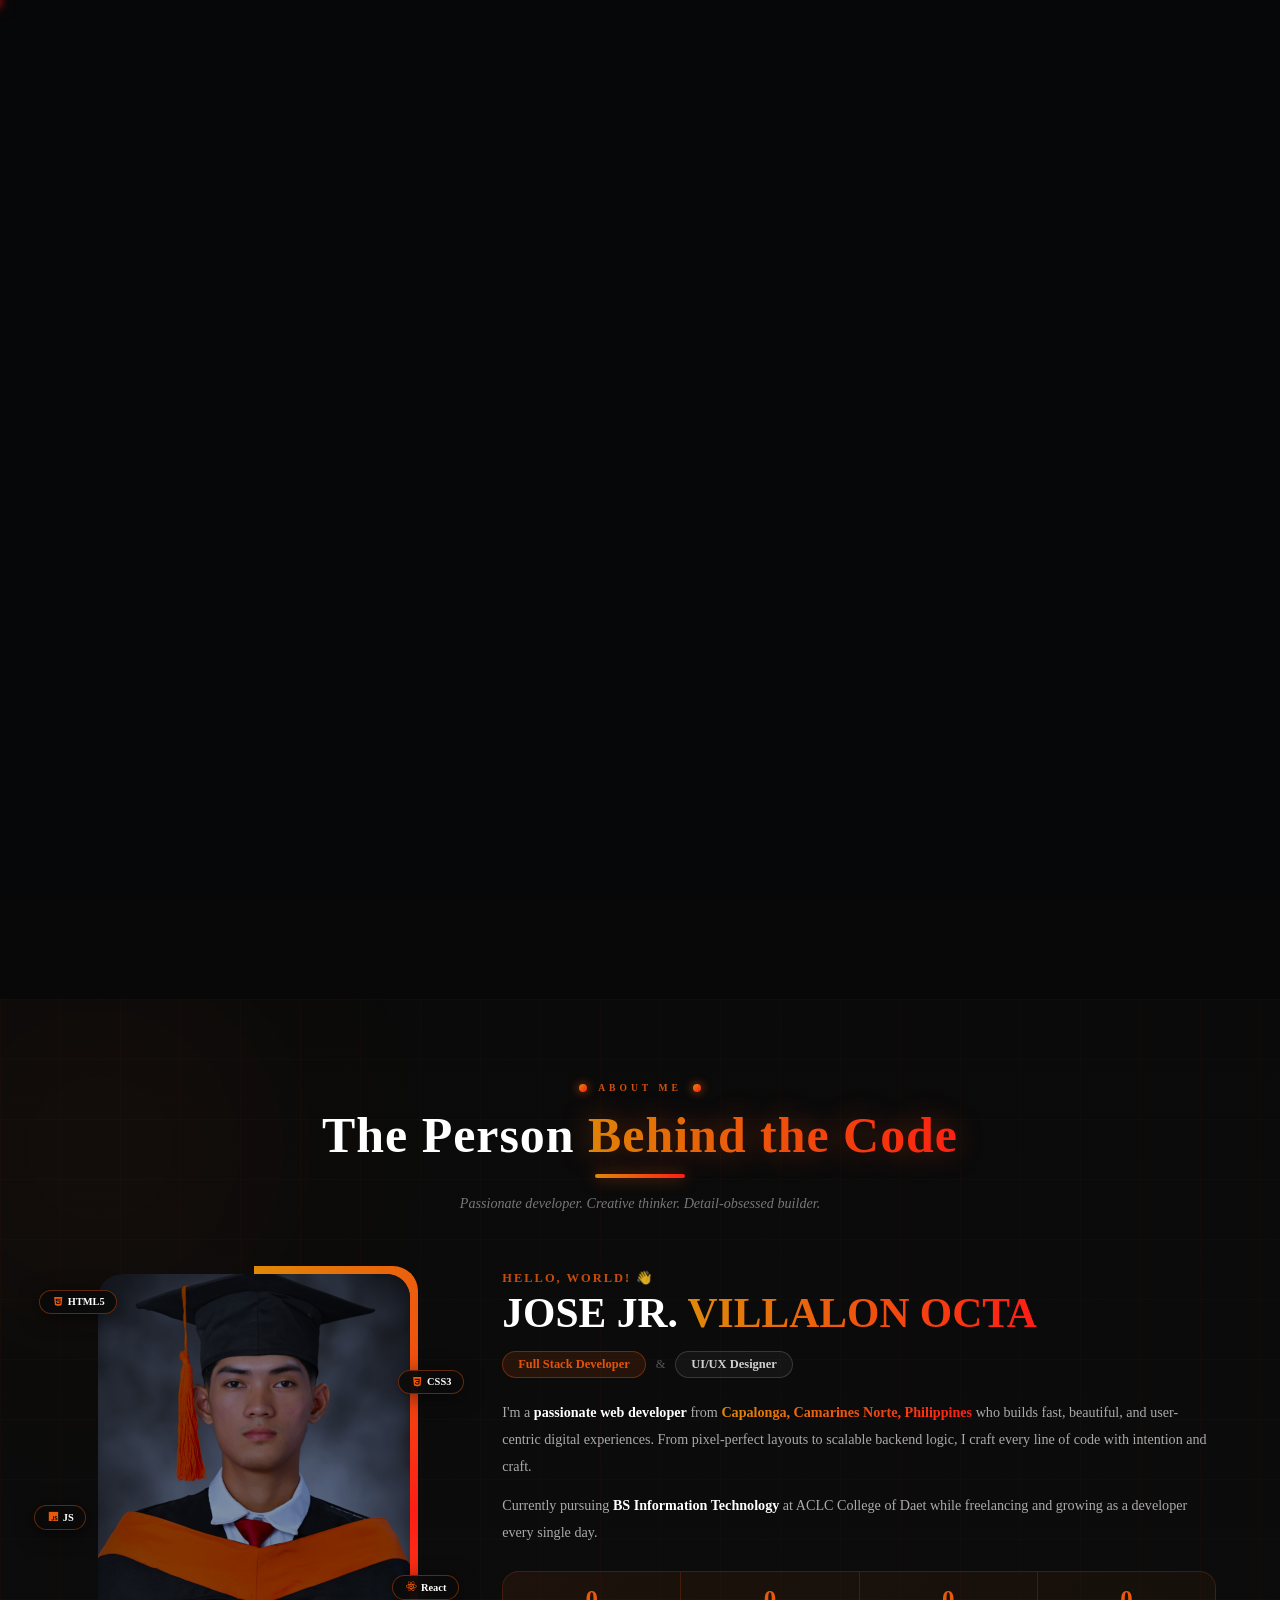
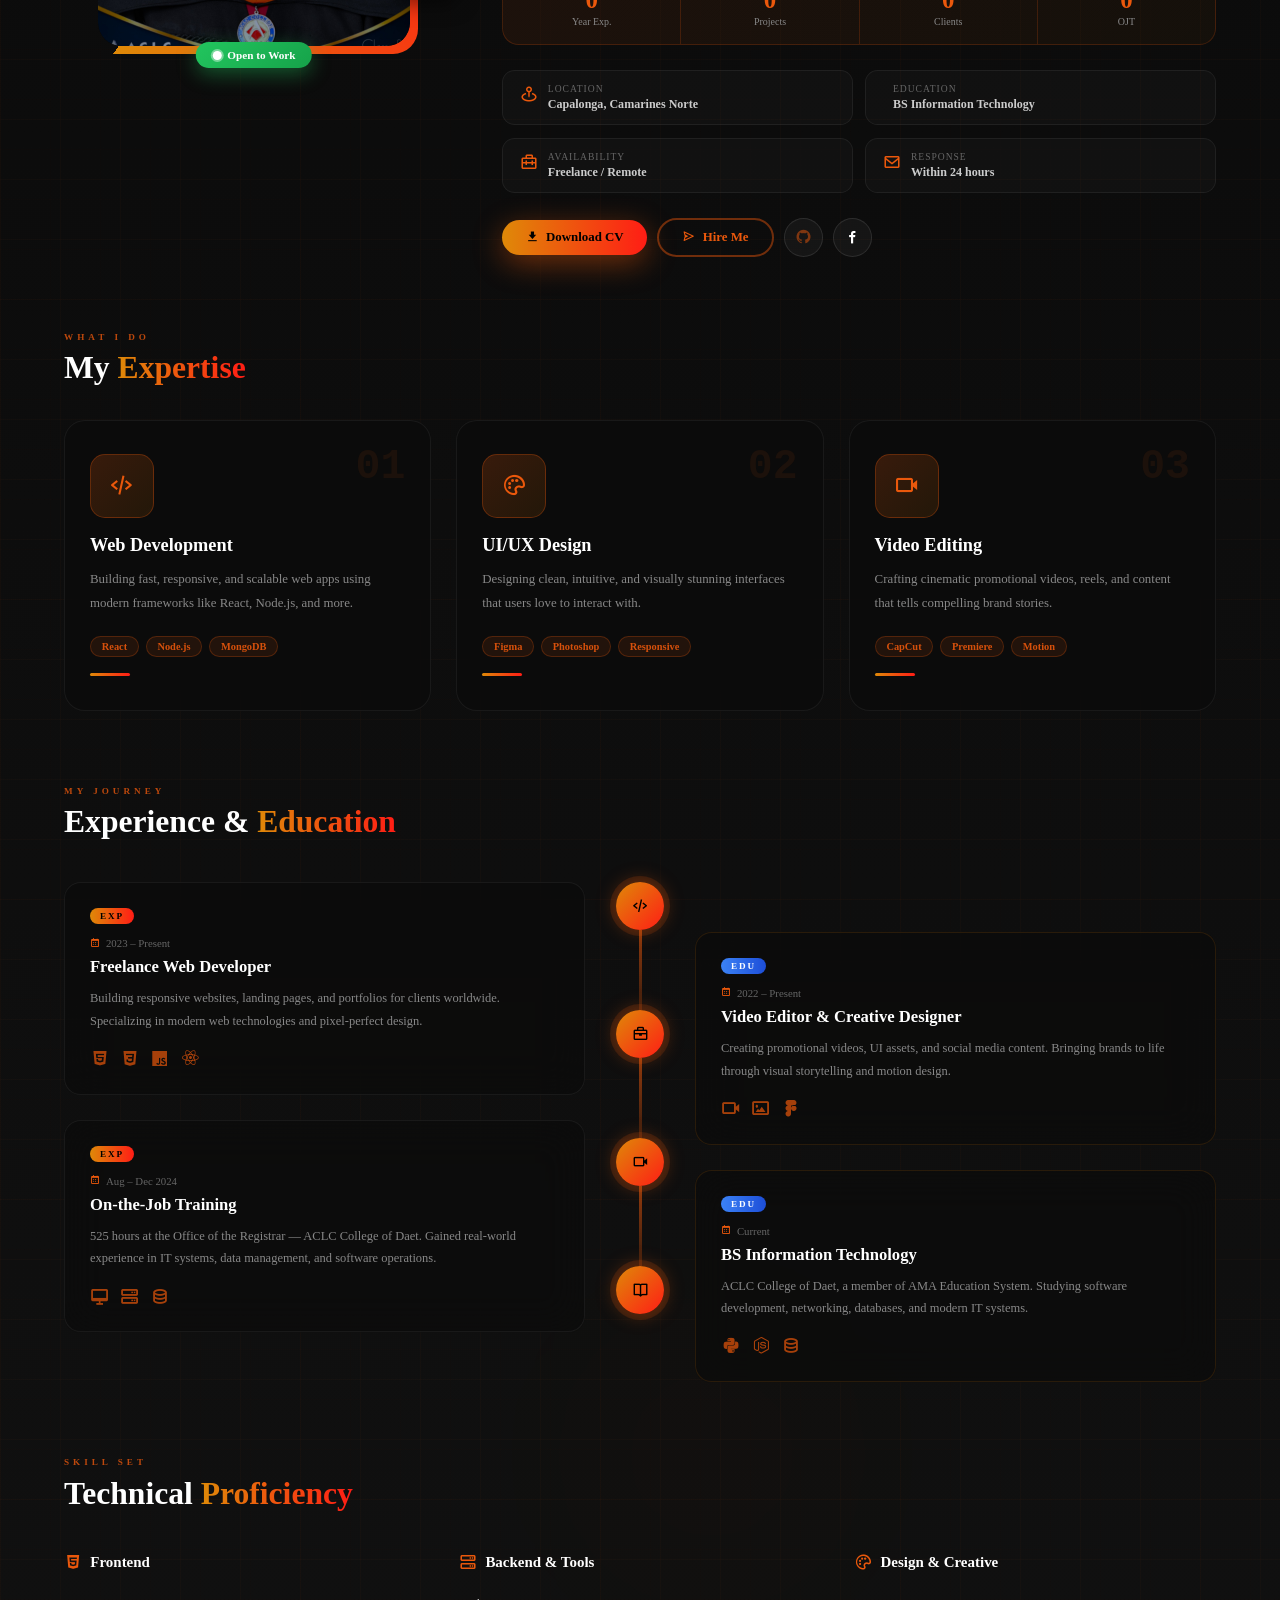
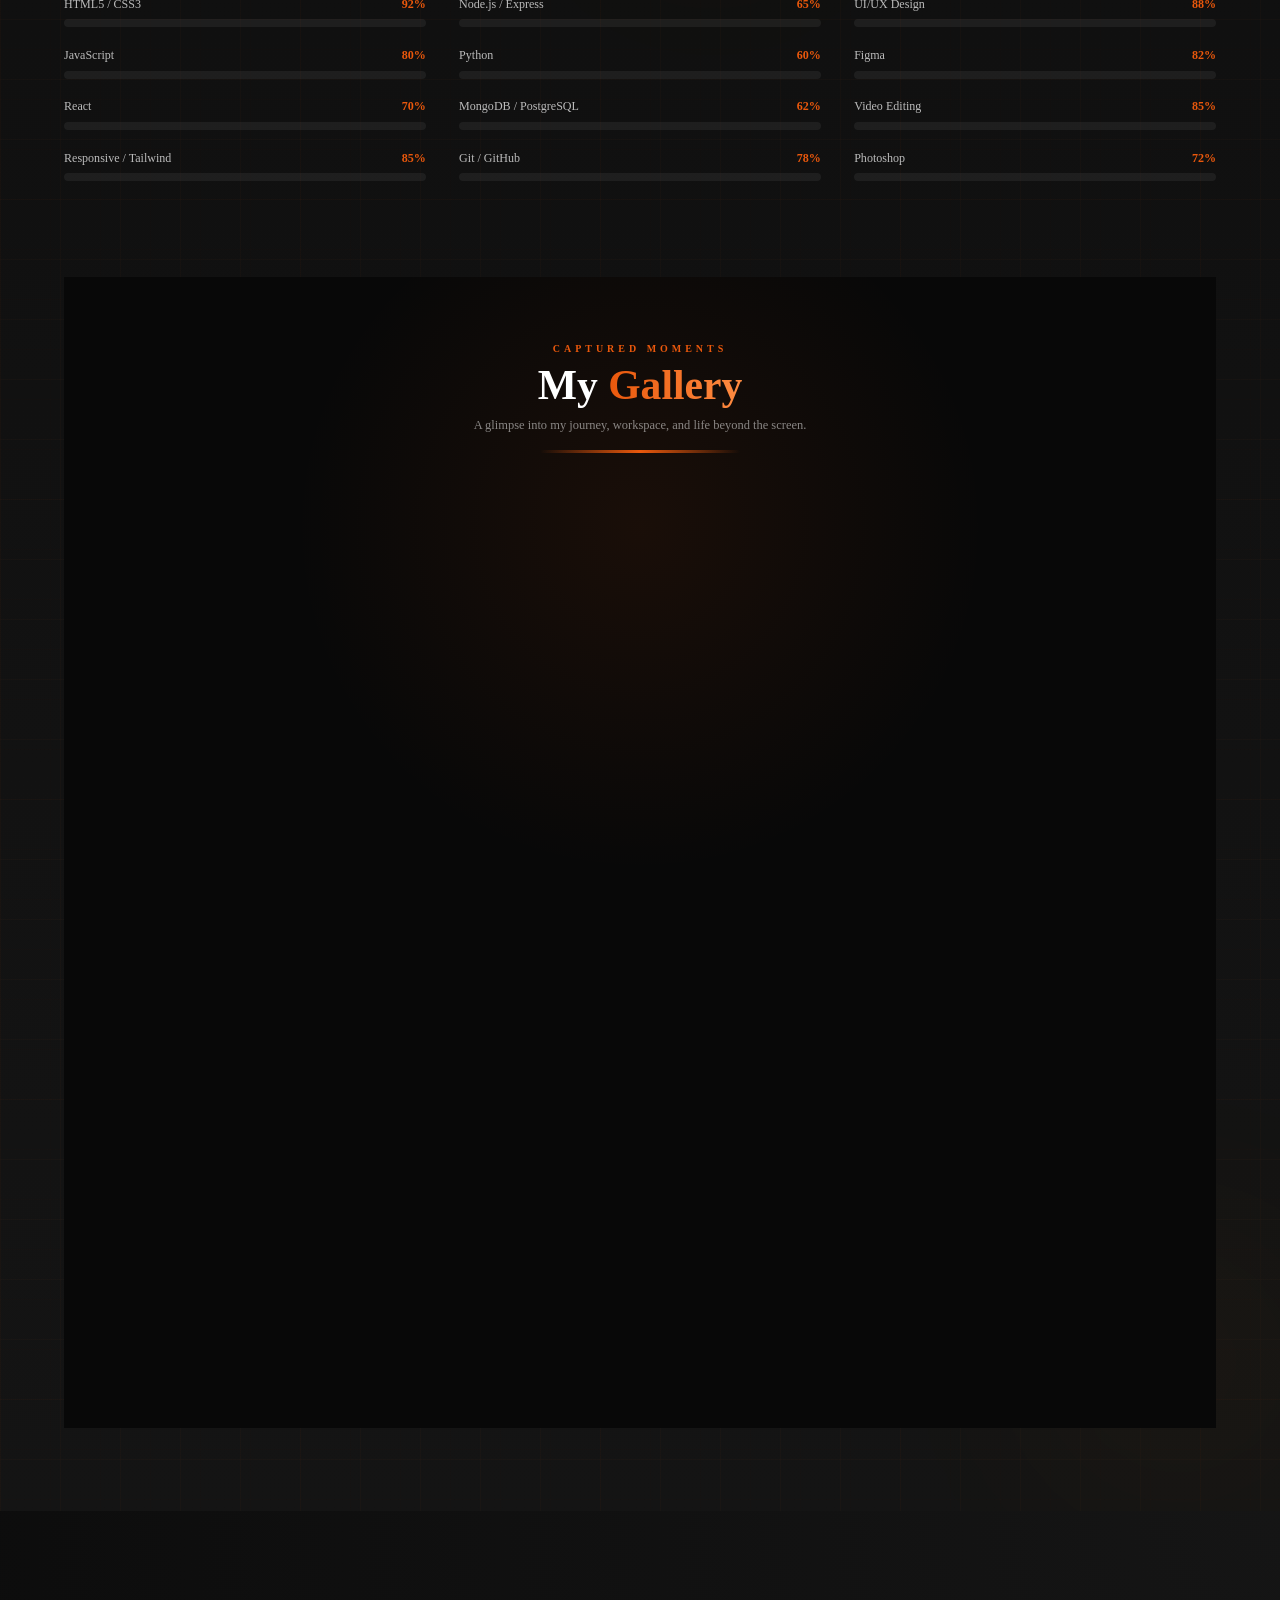
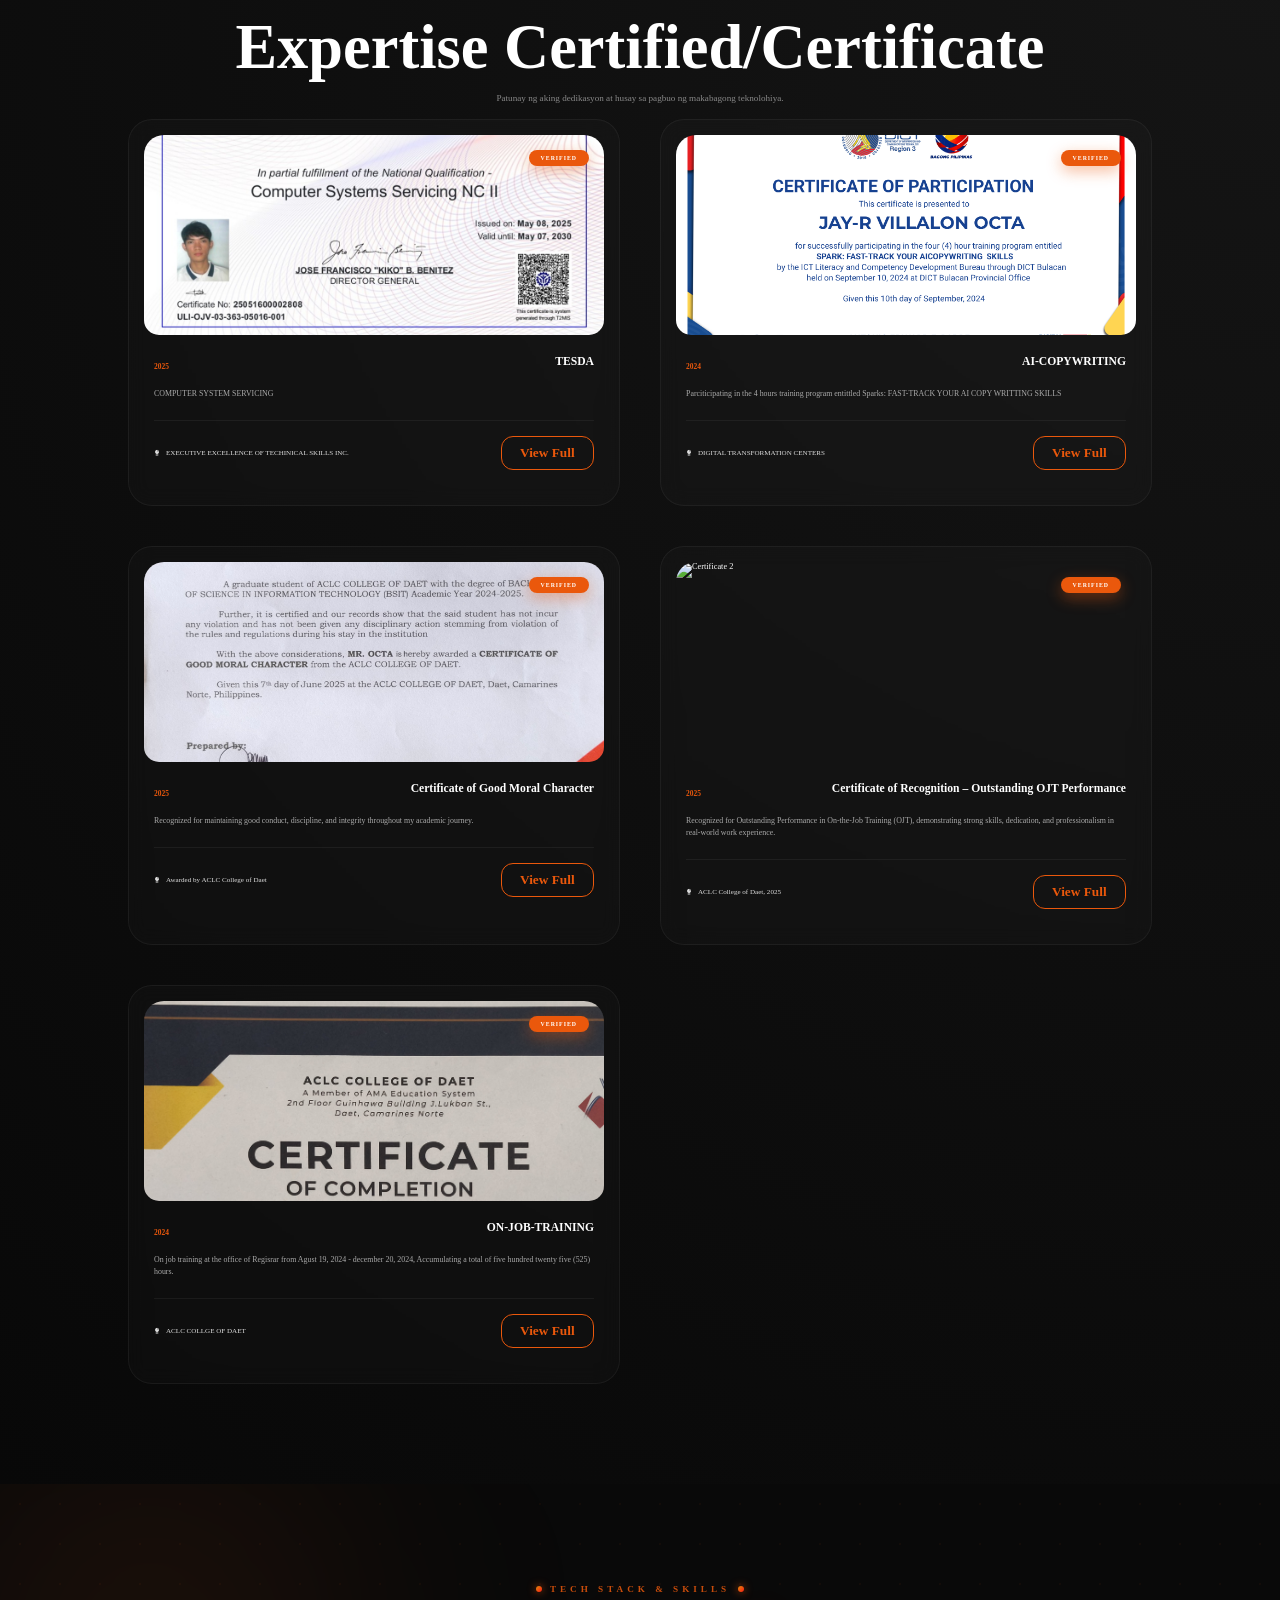
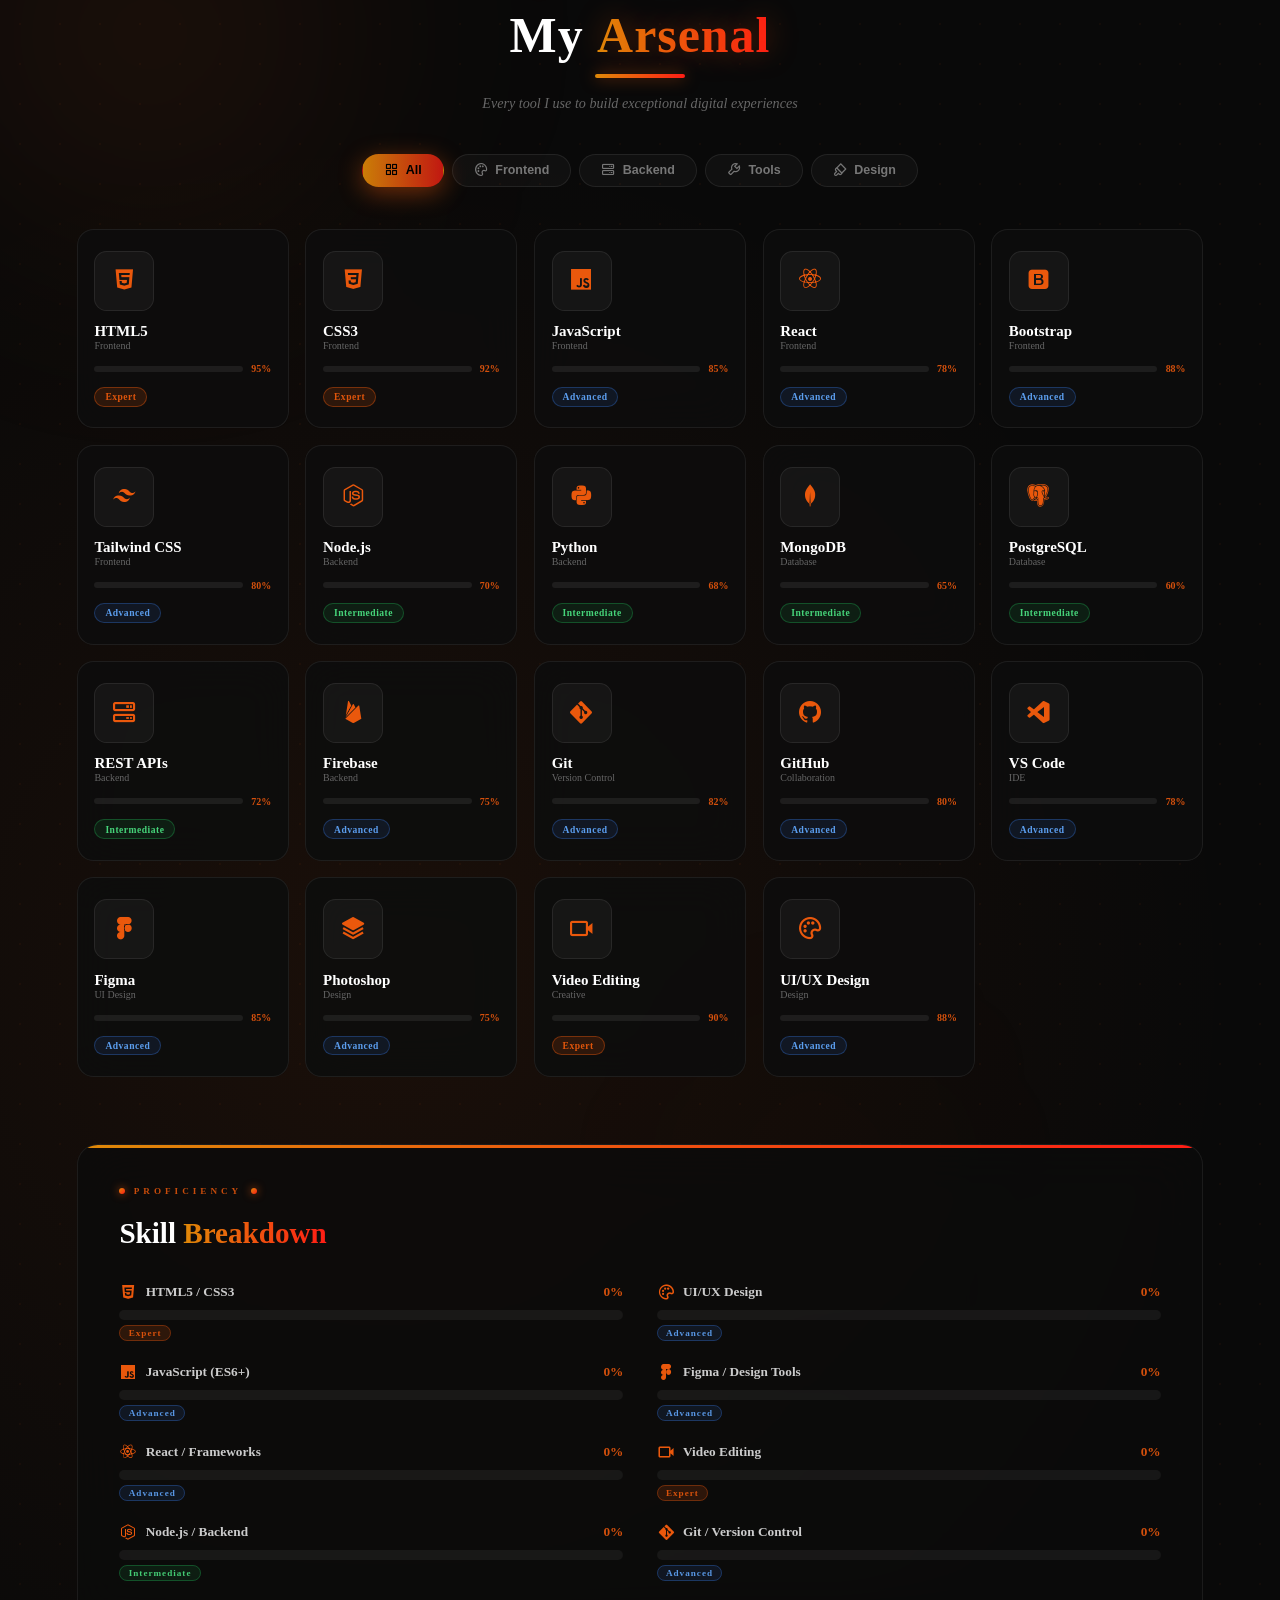
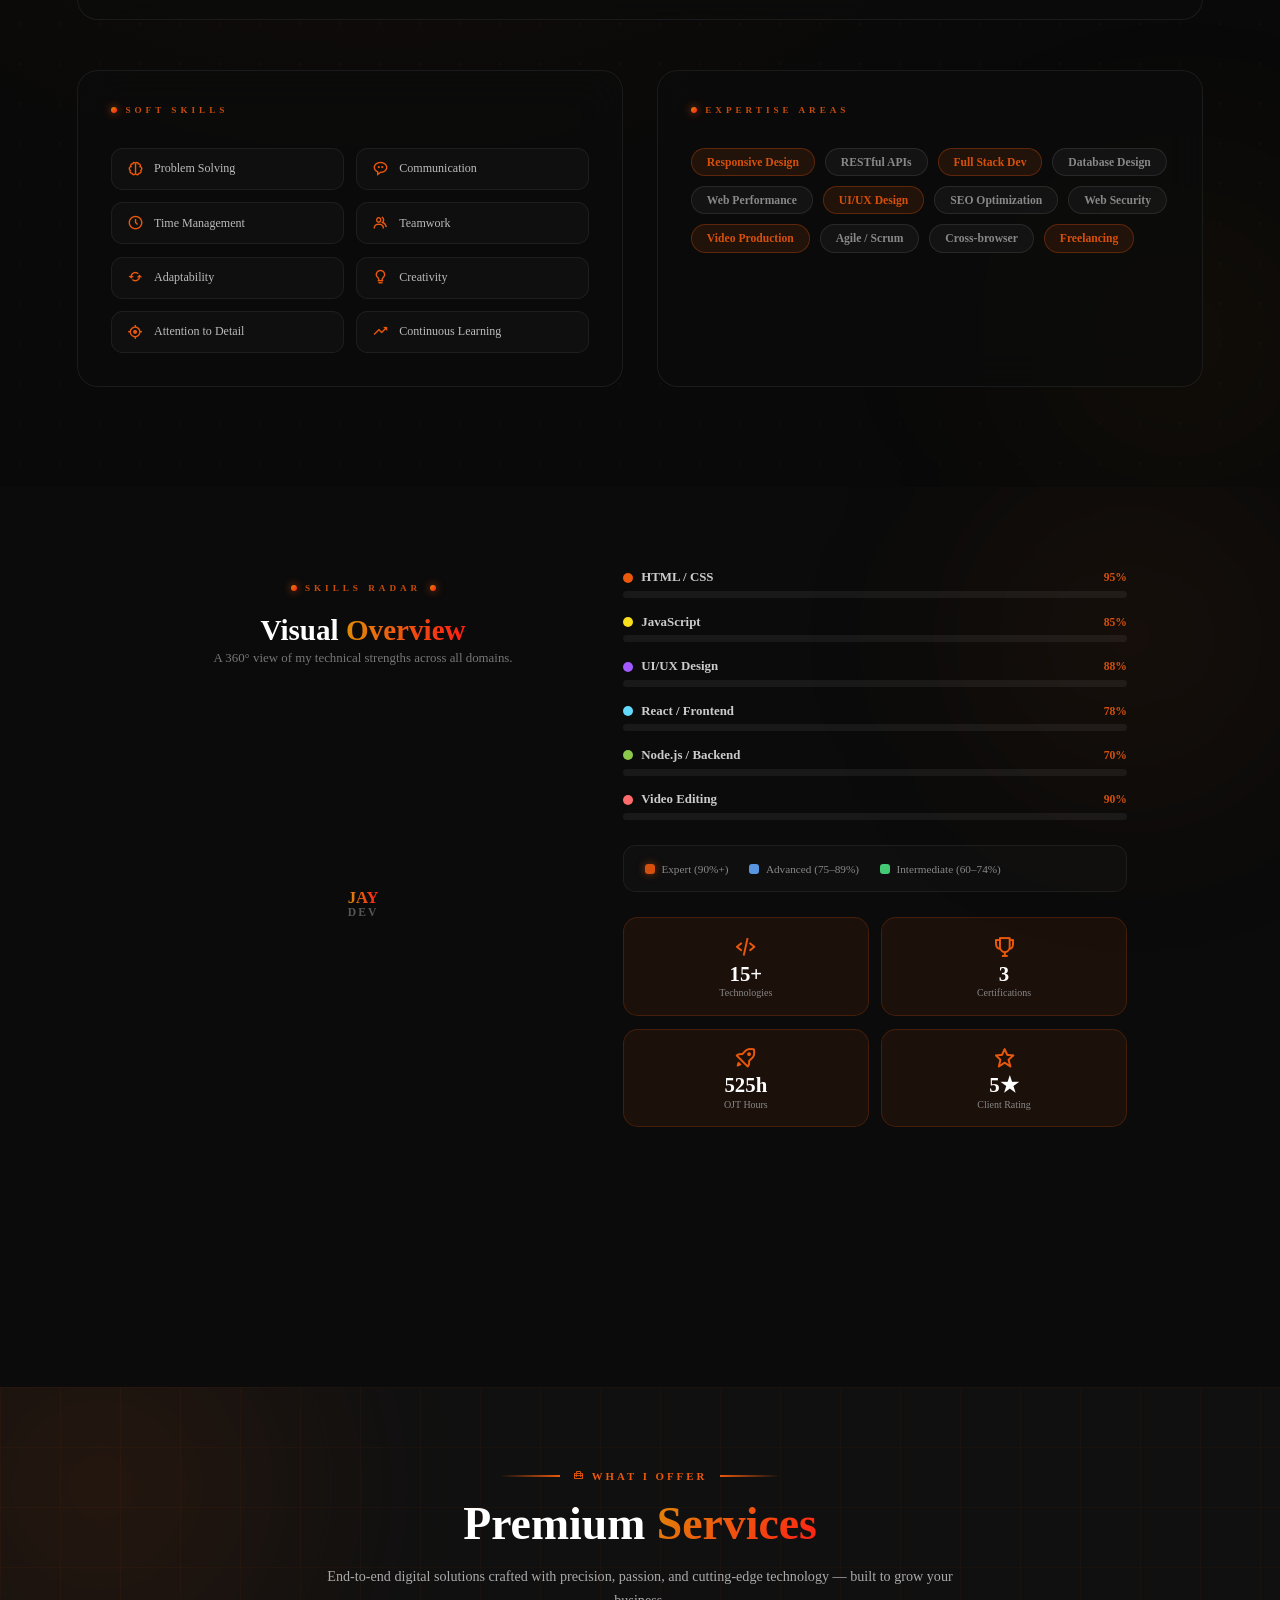
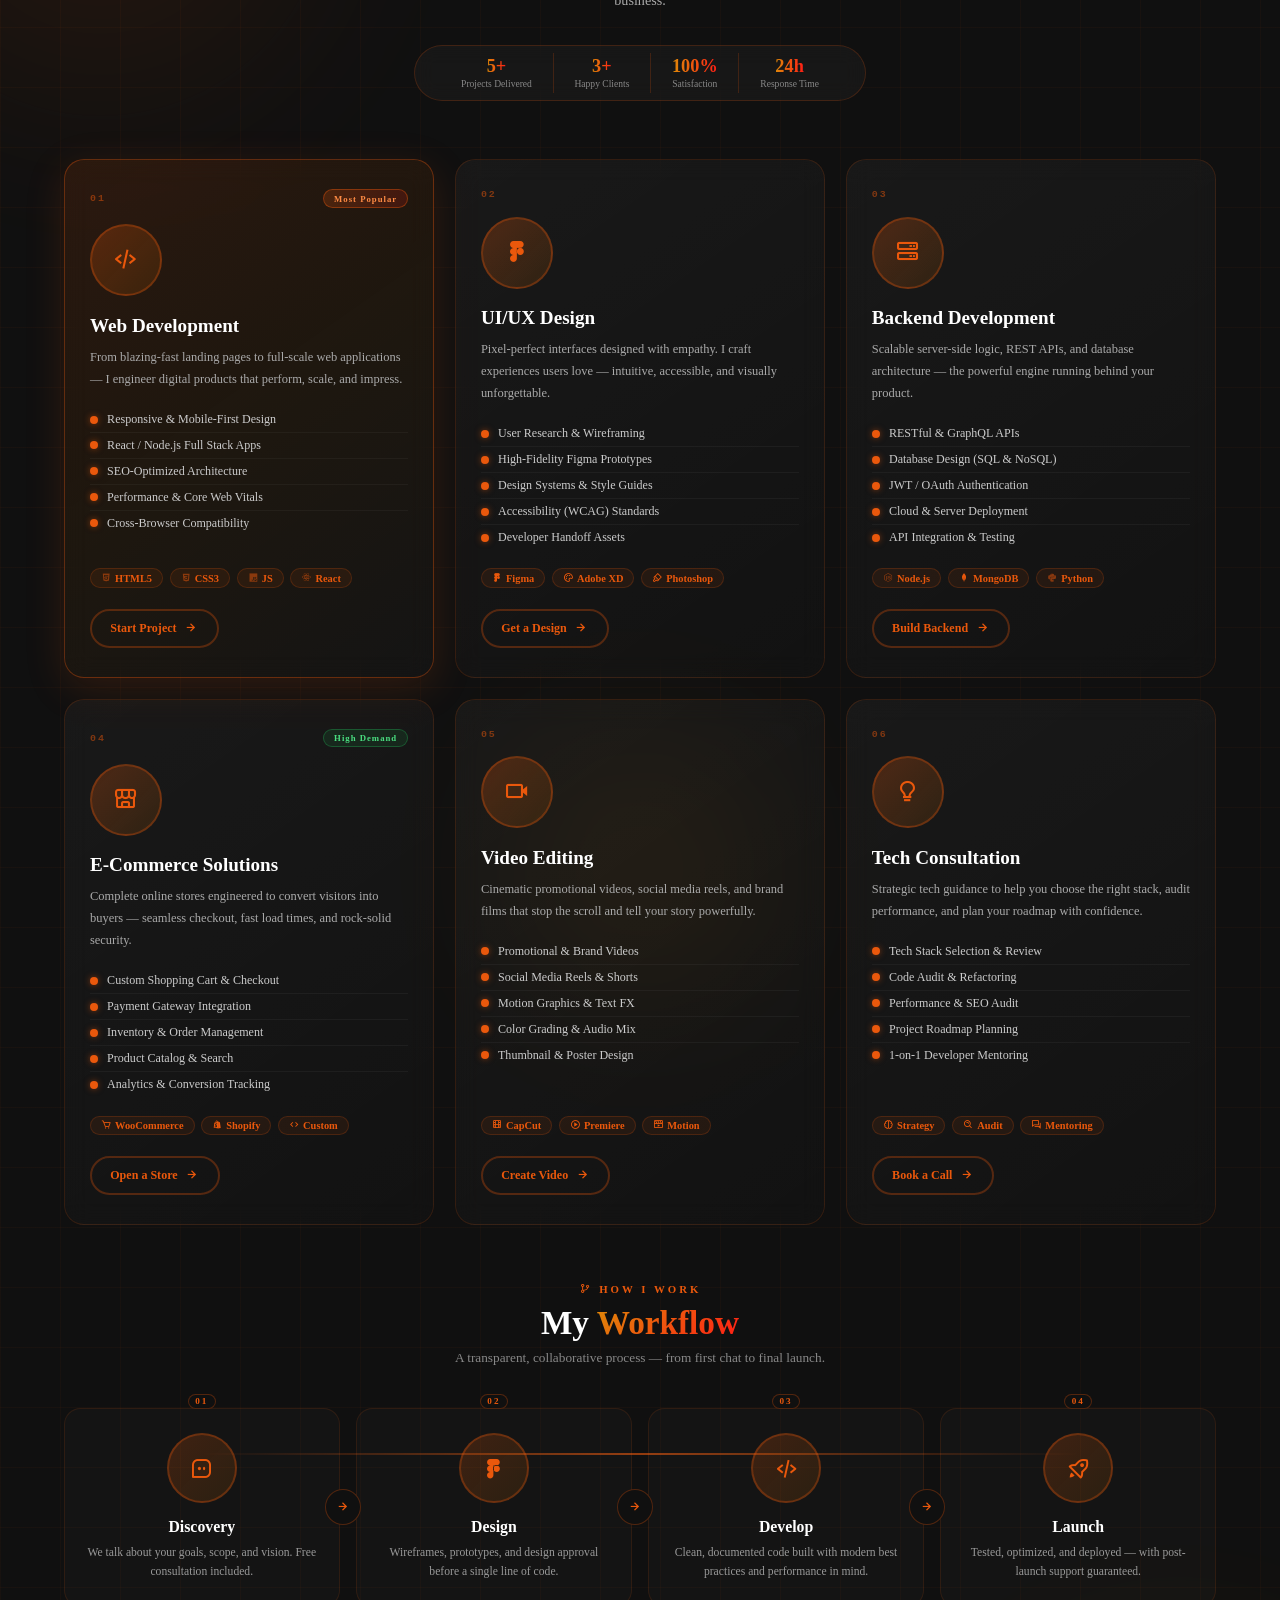
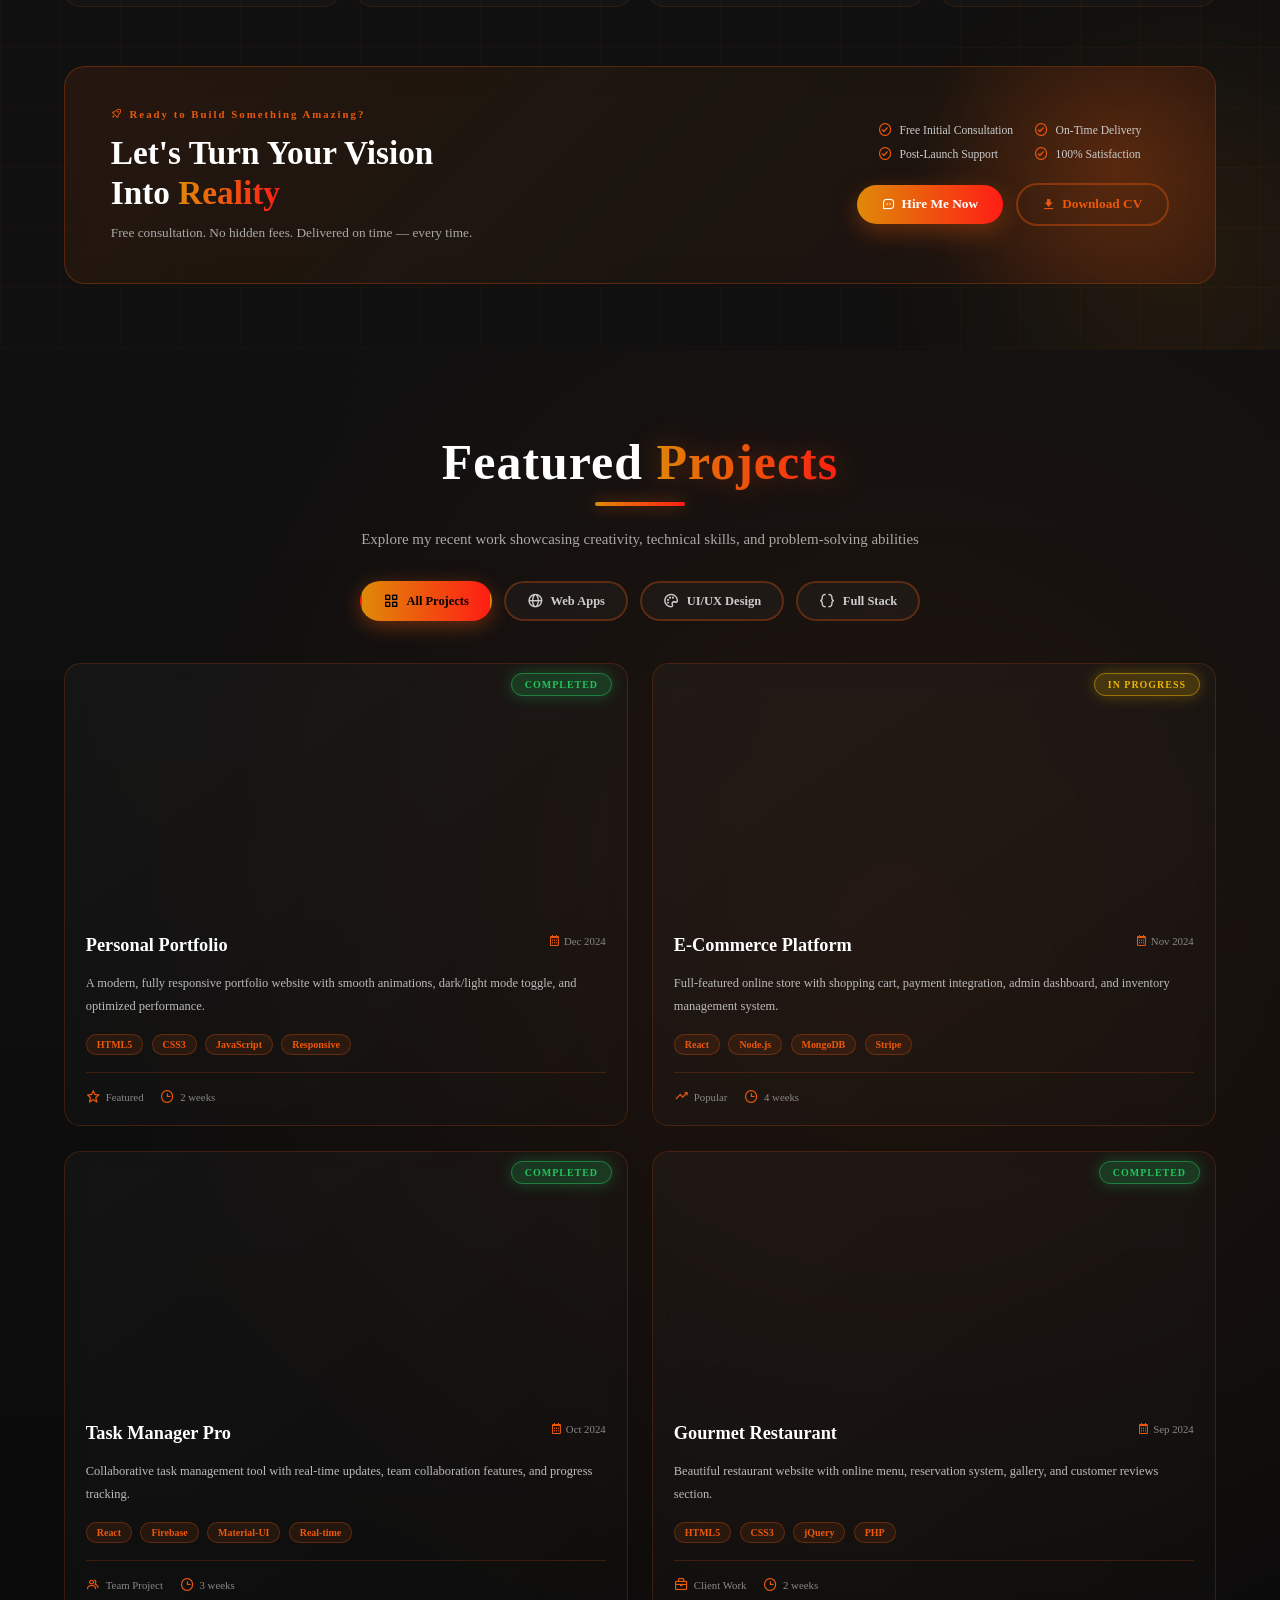
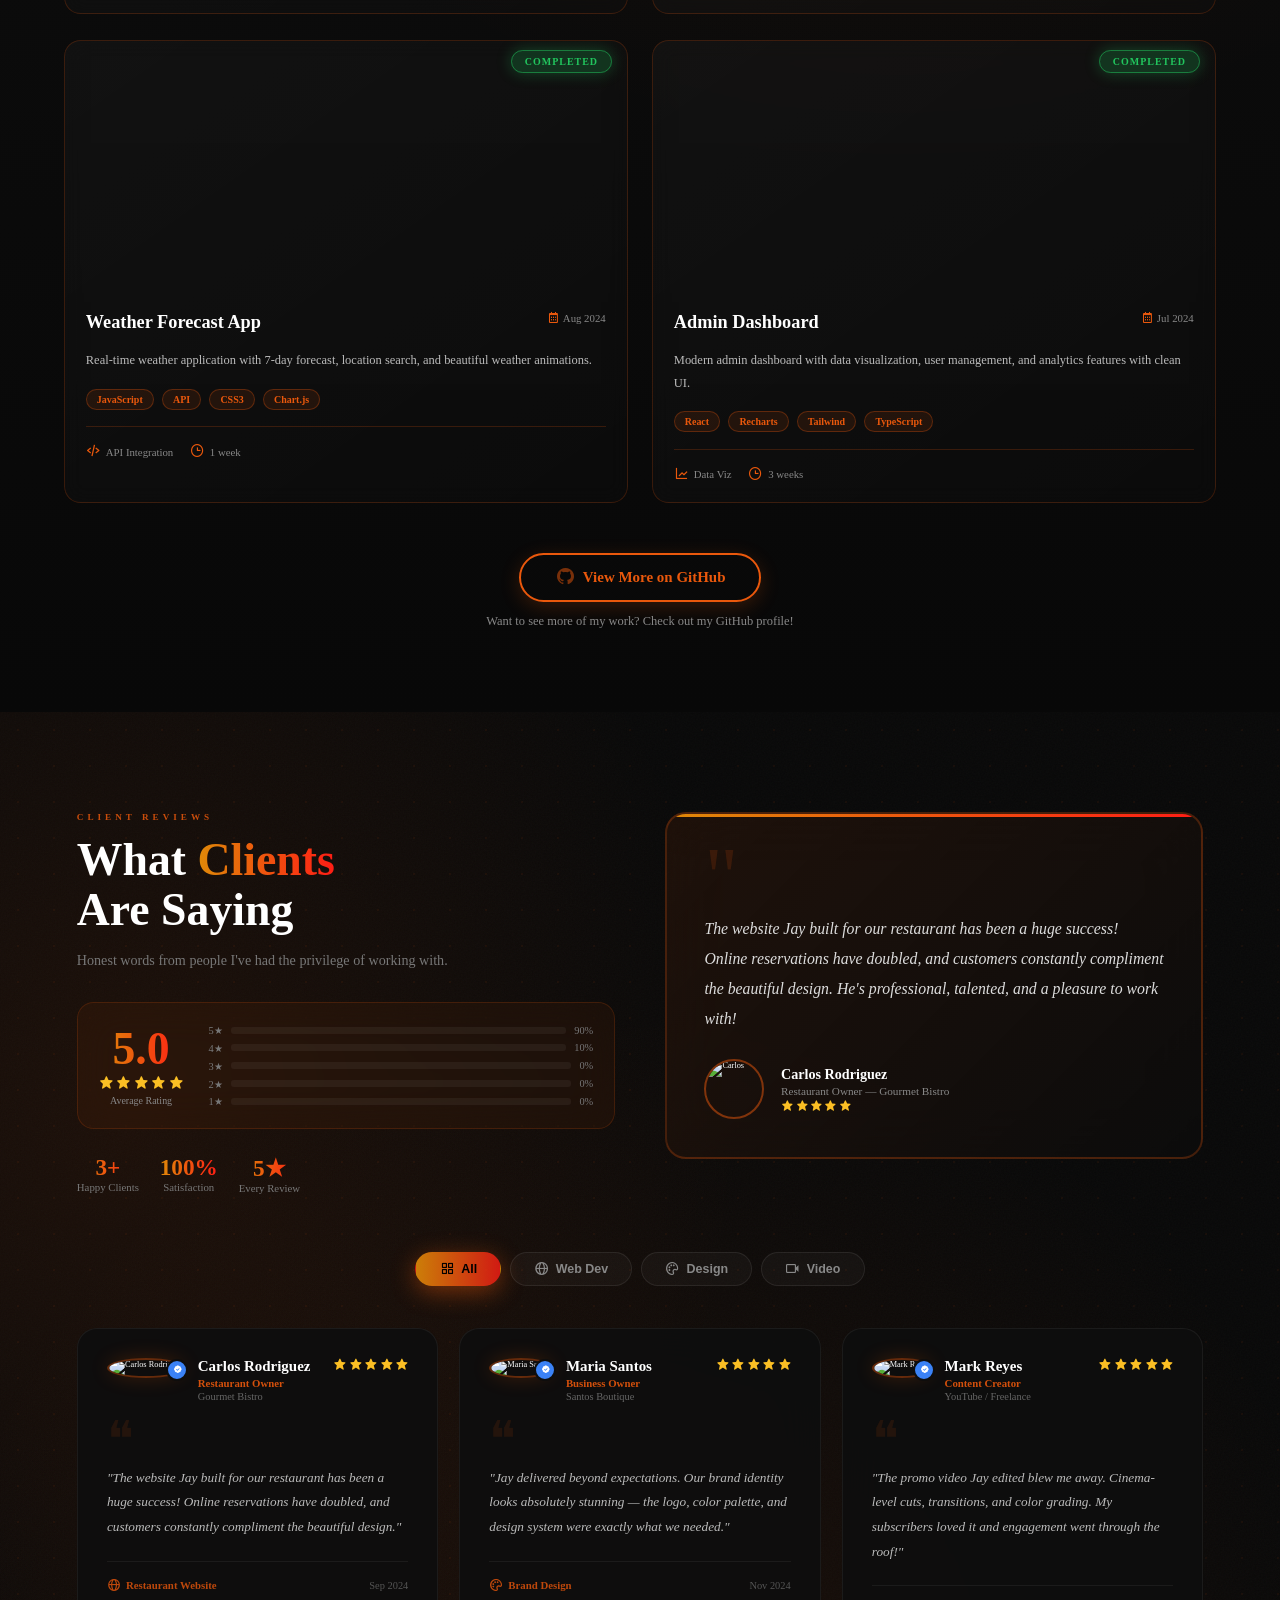
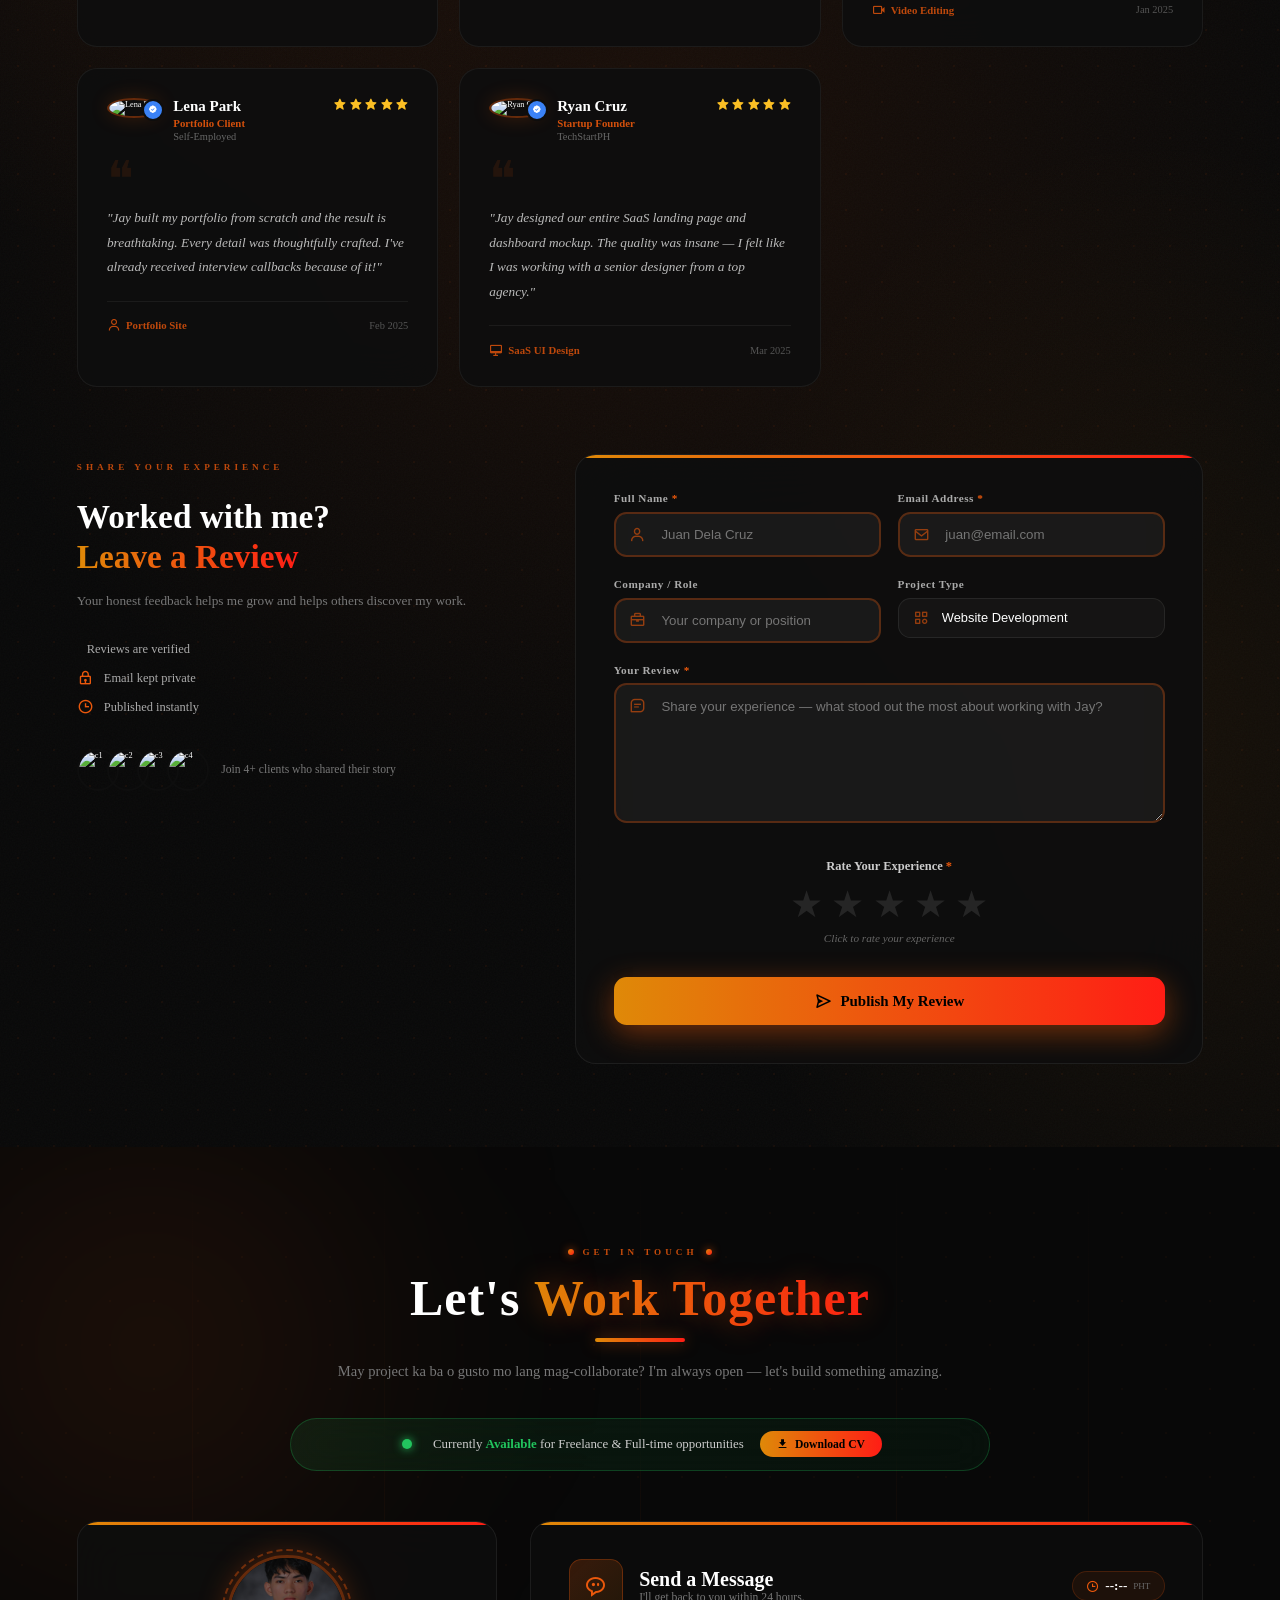
==== commit 61d091e3: "RESUME CHAGE FILE" ====
--- a/index.html
+++ b/index.html
@@ -50,36 +50,10 @@
   <aside class="ix5-panel-left" id="ix5PanelLeft">
     <div class="ix5-panel-inner">
 
-      <div class="ix5-sys-row">
-        <span class="ix5-sys-dot"></span>
-        <span class="ix5-sys-text">SYS INIT</span>
-        <span class="ix5-sys-ver">v5.0.0</span>
-      </div>
-
-      <div class="ix5-data-block">
-        <span class="ix5-data-label">OPERATOR</span>
-        <span class="ix5-data-val">JAY VILLALON OCTA</span>
-      </div>
-      <div class="ix5-data-block">
-        <span class="ix5-data-label">ROLE</span>
-        <span class="ix5-data-val">FULL STACK DEV</span>
-      </div>
-      <div class="ix5-data-block">
-        <span class="ix5-data-label">BASE</span>
-        <span class="ix5-data-val">CAMARINES NORTE, PH</span>
-      </div>
-      <div class="ix5-data-block">
-        <span class="ix5-data-label">STATUS</span>
-        <span class="ix5-data-val ix5-green"><span class="ix5-blink-dot"></span>OPEN TO WORK</span>
-      </div>
-
-      <div class="ix5-mini-bars">
-        <div class="ix5-bar-row"><span>HTML / CSS</span><div class="ix5-bar-track"><div class="ix5-bar-fill" data-w="95"></div></div></div>
-        <div class="ix5-bar-row"><span>JavaScript</span><div class="ix5-bar-track"><div class="ix5-bar-fill" data-w="88"></div></div></div>
-        <div class="ix5-bar-row"><span>React</span><div class="ix5-bar-track"><div class="ix5-bar-fill" data-w="80"></div></div></div>
-        <div class="ix5-bar-row"><span>Node / PY</span><div class="ix5-bar-track"><div class="ix5-bar-fill" data-w="72"></div></div></div>
-      </div>
-
+
+     
+
+     
     </div>
     <!-- Vertical accent line -->
     <div class="ix5-panel-edge"></div>
@@ -135,41 +109,9 @@
     <div class="ix5-panel-edge ix5-edge-left"></div>
     <div class="ix5-panel-inner">
 
-      <div class="ix5-clock-block">
-        <span class="ix5-data-label">LOCAL TIME</span>
-        <span class="ix5-clock-display" id="ix5Clock">──:──:──</span>
-        <span class="ix5-data-label" id="ix5Date">── ── ────</span>
-      </div>
-
-      <div class="ix5-stat-grid">
-        <div class="ix5-stat">
-          <span class="ix5-stat-num" data-count="5">0</span>
-          <span class="ix5-stat-lbl">Projects</span>
-        </div>
-        <div class="ix5-stat">
-          <span class="ix5-stat-num" data-count="3">0</span>
-          <span class="ix5-stat-lbl">Clients</span>
-        </div>
-        <div class="ix5-stat">
-          <span class="ix5-stat-num" data-count="100">0</span>
-          <span class="ix5-stat-lbl">% Satisfaction</span>
-        </div>
-        <div class="ix5-stat">
-          <span class="ix5-stat-num" data-count="2">0</span>
-          <span class="ix5-stat-lbl">Yrs Exp</span>
-        </div>
-      </div>
-
-      <div class="ix5-stack-tags">
-        <span class="ix5-tag"><i class='bx bxl-html5'></i></span>
-        <span class="ix5-tag"><i class='bx bxl-css3'></i></span>
-        <span class="ix5-tag"><i class='bx bxl-javascript'></i></span>
-        <span class="ix5-tag"><i class='bx bxl-react'></i></span>
-        <span class="ix5-tag"><i class='bx bxl-nodejs'></i></span>
-        <span class="ix5-tag"><i class='bx bxl-python'></i></span>
-        <span class="ix5-tag"><i class='bx bxl-git'></i></span>
-        <span class="ix5-tag"><i class='bx bxl-figma'></i></span>
-      </div>
+    
+
+      
 
     </div>
   </aside>
@@ -233,7 +175,7 @@
 
 
       <div class="home-content">
-          <h1 class="home-title">Hi, I’m <span>Jay Octa</span></h1>
+          <h1 class="home-title">Hi, I’m <span>JVOR DEV.</span></h1>
 
      
           
@@ -274,7 +216,7 @@
            <div class="btn-group">
               <a href="#" class="btn">Hire</a>
               <a href="#contact" class="btn">Contact</a>
-              <a href="project-folder/Resume-OCTA.doc" download class="btn btn-download">
+              <a href="project-folder\nOCTA_Resume_Final.pdf" download class="btn btn-download">
               Download CV <i class='bx bxs-file-pdf'></i>
             </a>
           </div>
@@ -362,7 +304,7 @@
       <!-- RIGHT — Bio Text -->
       <div class="aib-text-col">
         <p class="aib-greeting">Hello, World! 👋</p>
-        <h3 class="aib-name">Jay Villalon <em>Octa</em></h3>
+        <h3 class="aib-name">JOSE JR.  <em>VILLALON OCTA</em></h3>
 
         <div class="aib-role-row">
           <span class="aib-role-badge">Full Stack Developer</span>
@@ -754,7 +696,7 @@
 
 <section class="certificates" id="certificates">
     <div class="section-title">
-        <h2 class="heading">Expertise <span>Certified</span></h2>
+        <h2 class="heading">Expertise <span>Certified/Certificate</span></h2>
         <p class="sub-heading">Patunay ng aking dedikasyon at husay sa pagbuo ng makabagong teknolohiya.</p>
     </div>
 
@@ -789,7 +731,7 @@
                 </div>
                 <div class="card-content">
                     <div class="card-header">
-                        <span class="cert-date">2023</span>
+                        <span class="cert-date">2024</span>
                         <h3>AI-COPYWRITING</h3>
                     </div>
                     <p>Parciticipating in the 4 hours training program entittled
@@ -797,6 +739,50 @@
                     <div class="card-footer">
                         <span class="issuer"><i class='bx bxs-award'></i>DIGITAL TRANSFORMATION CENTERS</span>
                         <button class="btn-premium-view" data-src="imgae\CERTIFICATE-AI-COPYWRITING-SKILLS-merged-pages-181.jpg">
+                            <span>View Full</span>
+                        </button>
+                    </div>
+                </div>
+            </div>
+        </div>
+
+        <div class="premium-card">
+            <div class="card-inner">
+                <div class="card-img-box">
+                    <img src="imgae\IMG_20260327_091430_928.jpg" alt="Certificate 2">
+                    <div class="card-badge">Verified</div>
+                </div>
+                <div class="card-content">
+                    <div class="card-header">
+                        <span class="cert-date">2025</span>
+                        <h3>Certificate of Good Moral Character</h3>
+                    </div>
+                    <p>Recognized for maintaining good conduct, discipline, and integrity throughout my academic journey.</p>
+                    <div class="card-footer">
+                        <span class="issuer"><i class='bx bxs-award'></i>Awarded by ACLC College of Daet</span>
+                        <button class="btn-premium-view" data-src="imgae\IMG_20260327_091430_928.jpg">
+                            <span>View Full</span>
+                        </button>
+                    </div>
+                </div>
+            </div>
+        </div>
+
+        <div class="premium-card">
+            <div class="card-inner">
+                <div class="card-img-box">
+                    <img src="imgae\IMG_20260315_121117_960.jpg" alt="Certificate 2">
+                    <div class="card-badge">Verified</div>
+                </div>
+                <div class="card-content">
+                    <div class="card-header">
+                        <span class="cert-date">2025</span>
+                        <h3>Certificate of Recognition – Outstanding OJT Performance</h3>
+                    </div>
+                    <p>Recognized for Outstanding Performance in On-the-Job Training (OJT), demonstrating strong skills, dedication, and professionalism in real-world work experience.</p>
+                    <div class="card-footer">
+                        <span class="issuer"><i class='bx bxs-award'></i>ACLC College of Daet, 2025</span>
+                        <button class="btn-premium-view" data-src="imgae\IMG_20260315_121117_960.jpg">
                             <span>View Full</span>
                         </button>
                     </div>
@@ -2225,8 +2211,8 @@
         </div>
         <div class="tr-score-bars">
           <div class="tr-bar-row"><span>5★</span><div class="tr-bar"><div class="tr-bar-f" data-w="90"></div></div><span>90%</span></div>
-          <div class="tr-bar-row"><span>4★</span><div class="tr-bar"><div class="tr-bar-f" data-w="8"></div></div><span>8%</span></div>
-          <div class="tr-bar-row"><span>3★</span><div class="tr-bar"><div class="tr-bar-f" data-w="2"></div></div><span>2%</span></div>
+          <div class="tr-bar-row"><span>4★</span><div class="tr-bar"><div class="tr-bar-f" data-w="10"></div></div><span>10%</span></div>
+          <div class="tr-bar-row"><span>3★</span><div class="tr-bar"><div class="tr-bar-f" data-w="0"></div></div><span>0%</span></div>
           <div class="tr-bar-row"><span>2★</span><div class="tr-bar"><div class="tr-bar-f" data-w="0"></div></div><span>0%</span></div>
           <div class="tr-bar-row"><span>1★</span><div class="tr-bar"><div class="tr-bar-f" data-w="0"></div></div><span>0%</span></div>
         </div>
--- a/STYLE.CSS
+++ b/STYLE.CSS
@@ -2458,8 +2458,9 @@
 }
 
 .gallery-modal-close {
+  
   position: fixed;
-  top: 2.5rem; right: 2.5rem;
+  top: 8.5rem; right: 5.5rem;
   z-index: 10;
   width: 50px; height: 50px;
   border-radius: 50%;
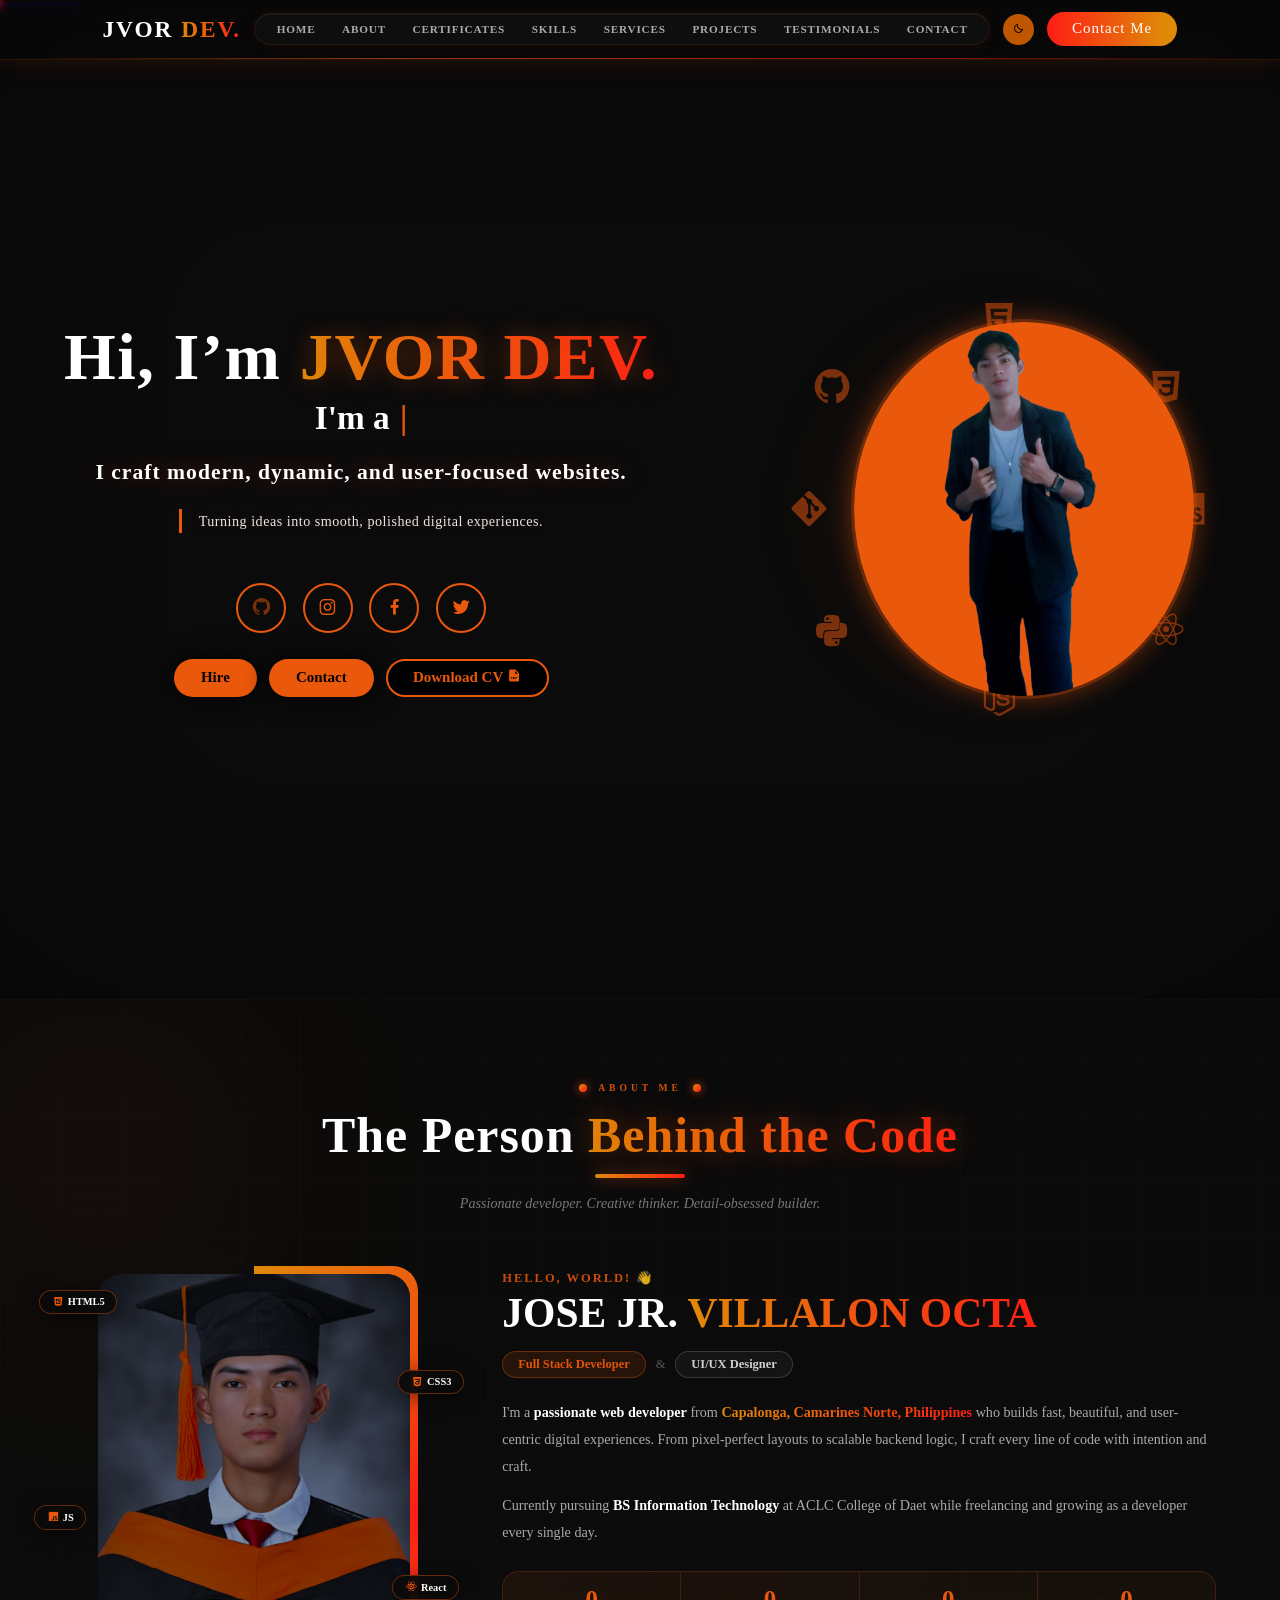
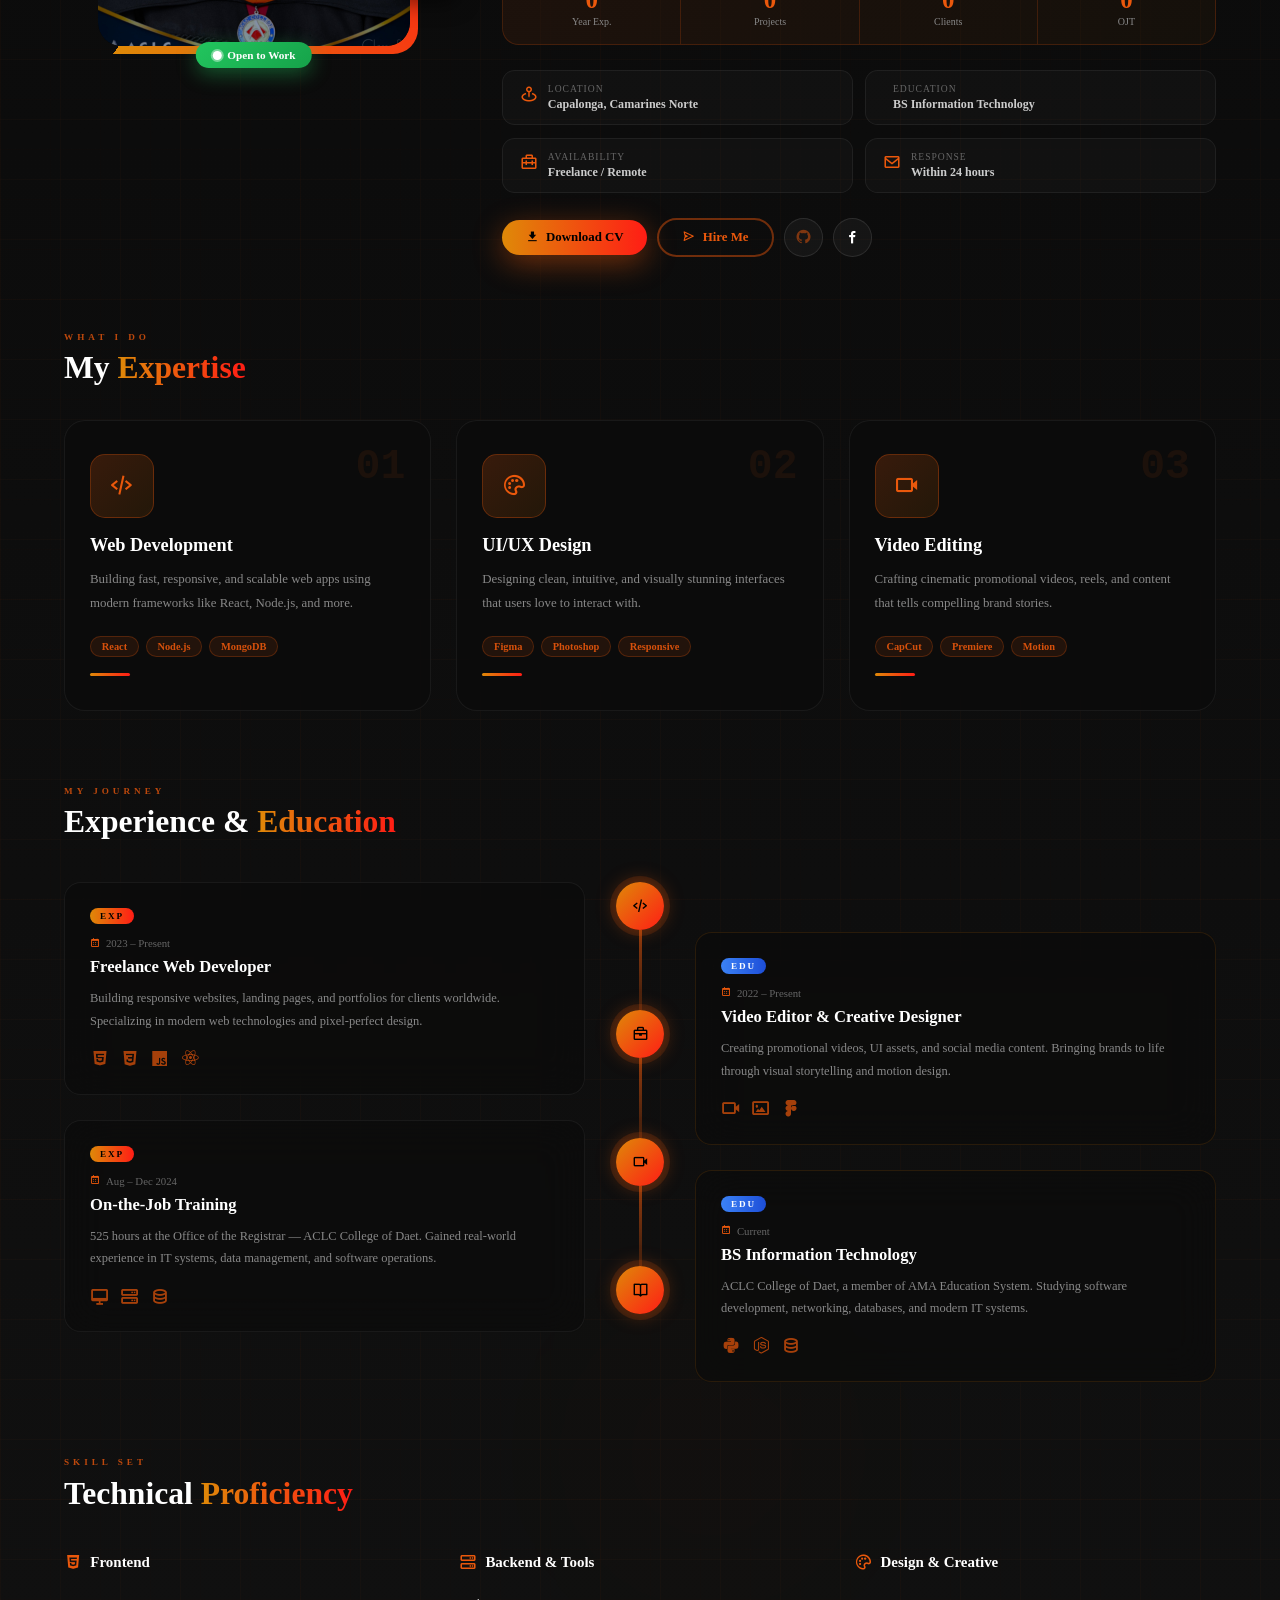
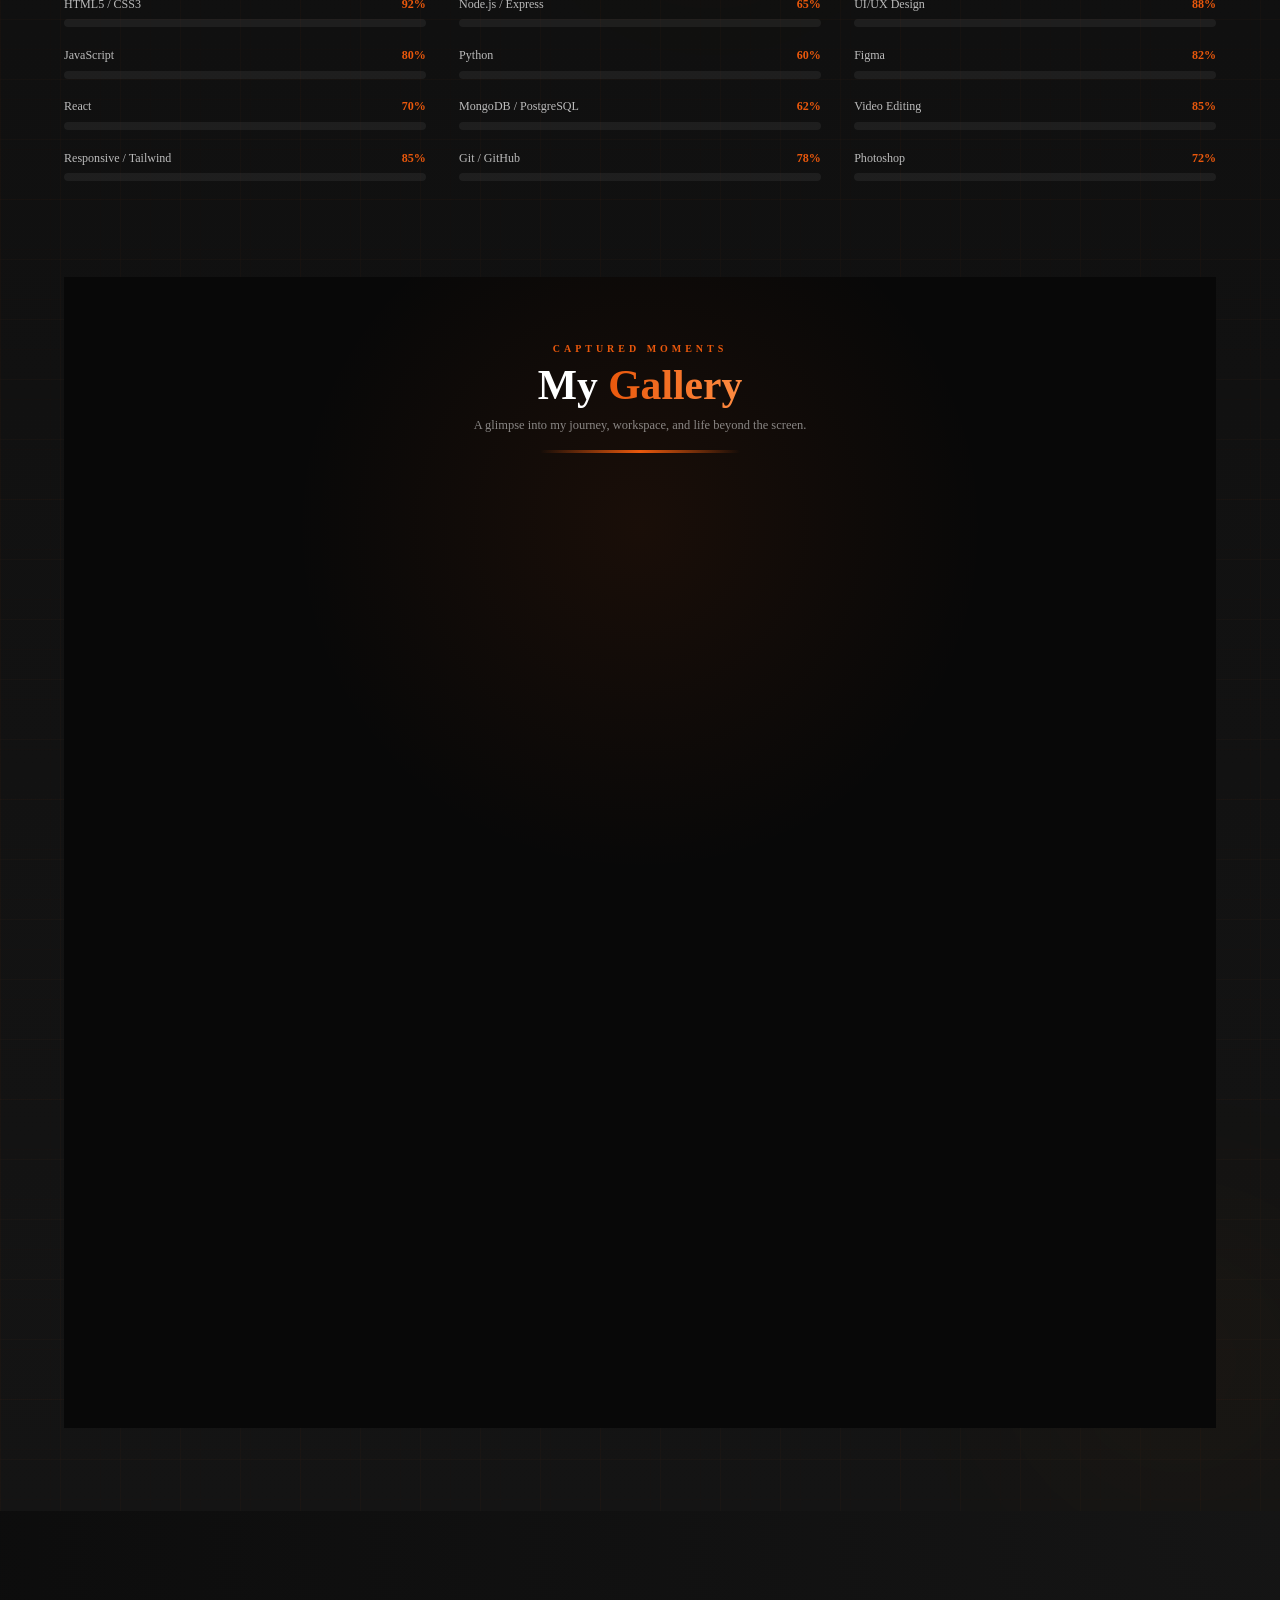
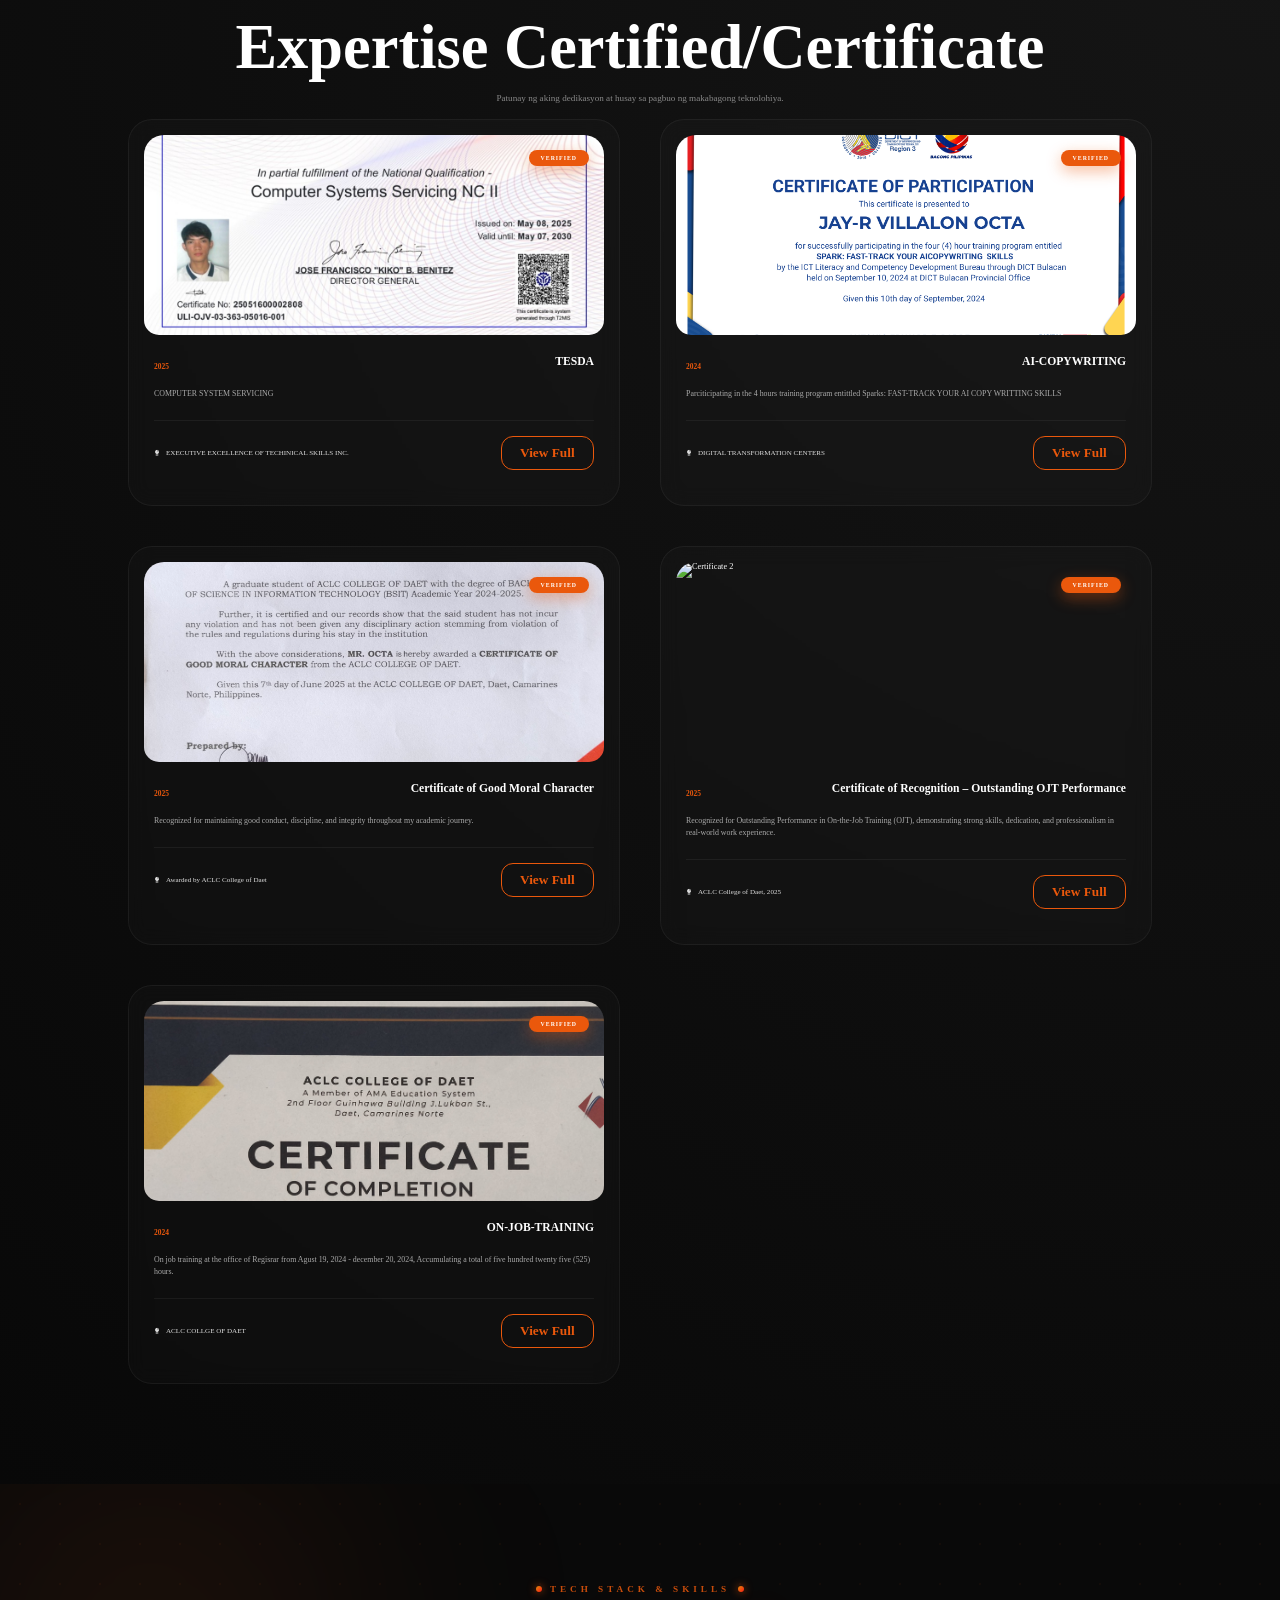
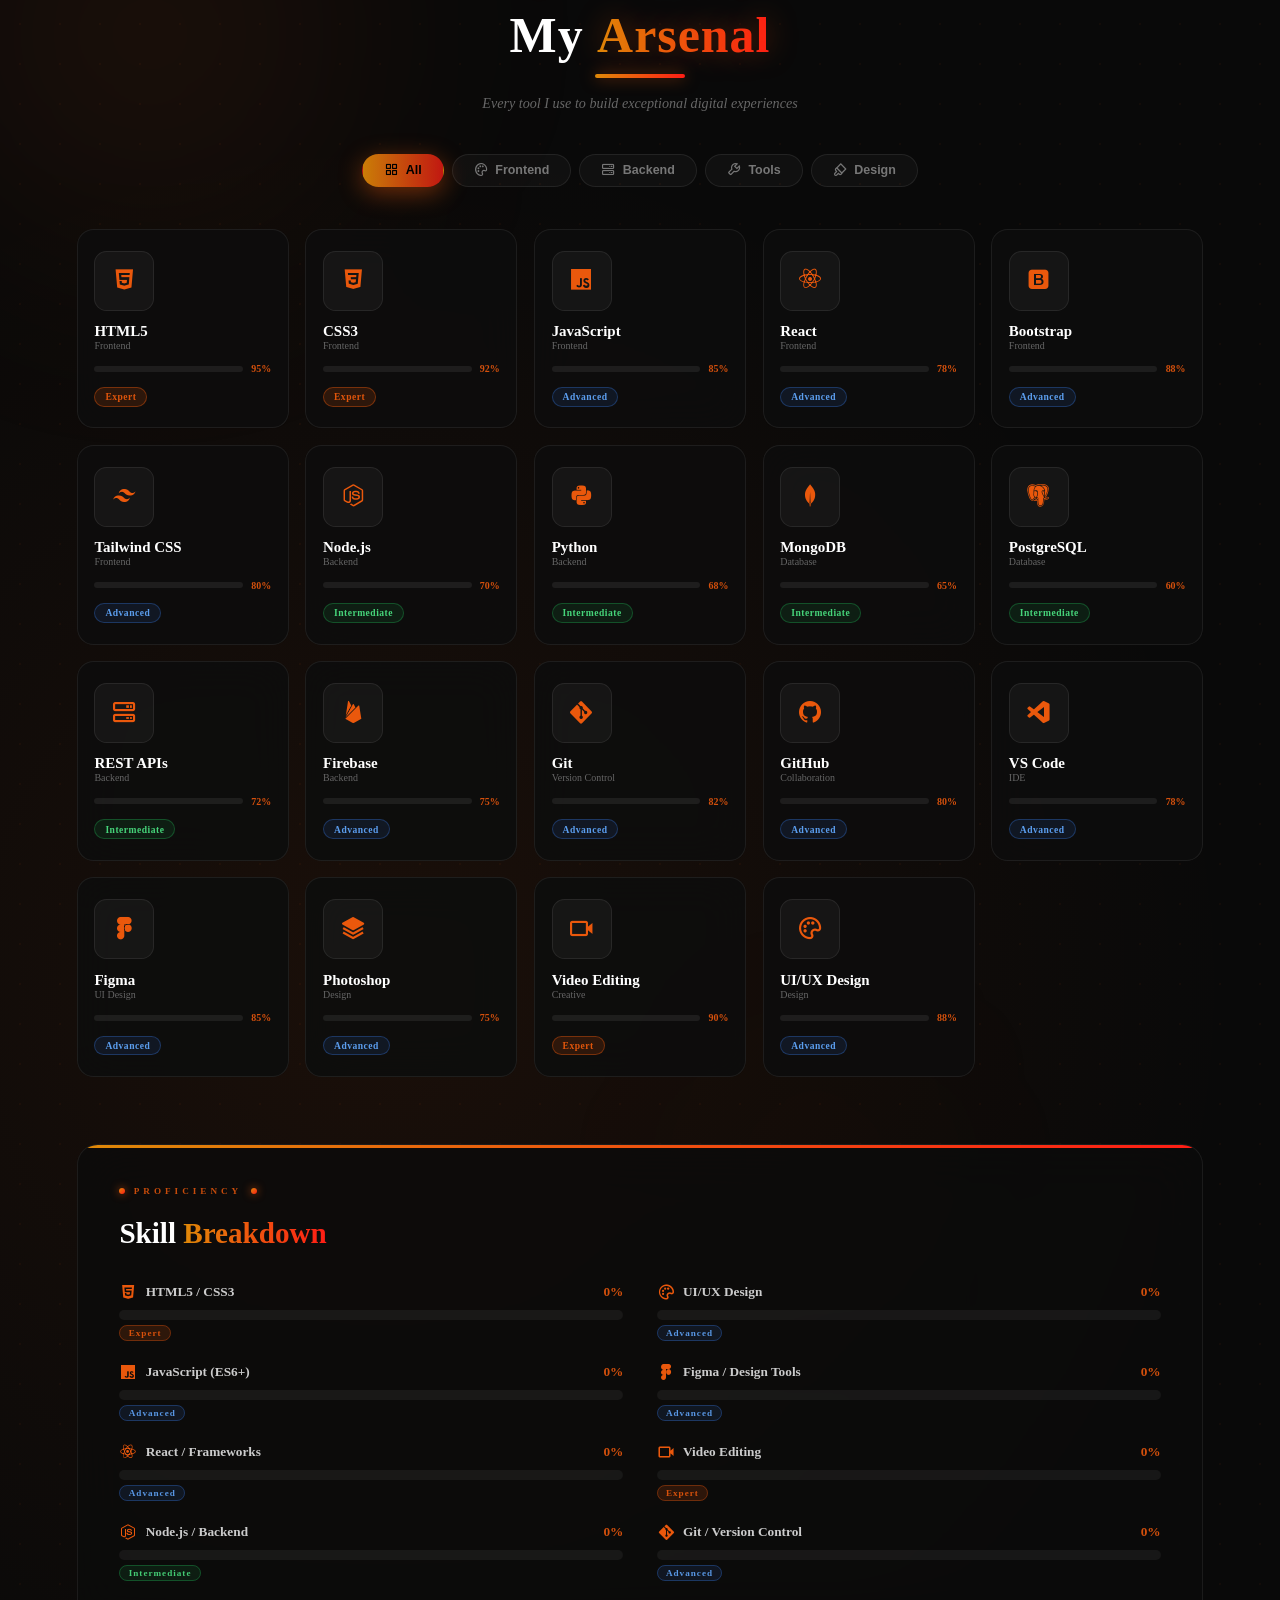
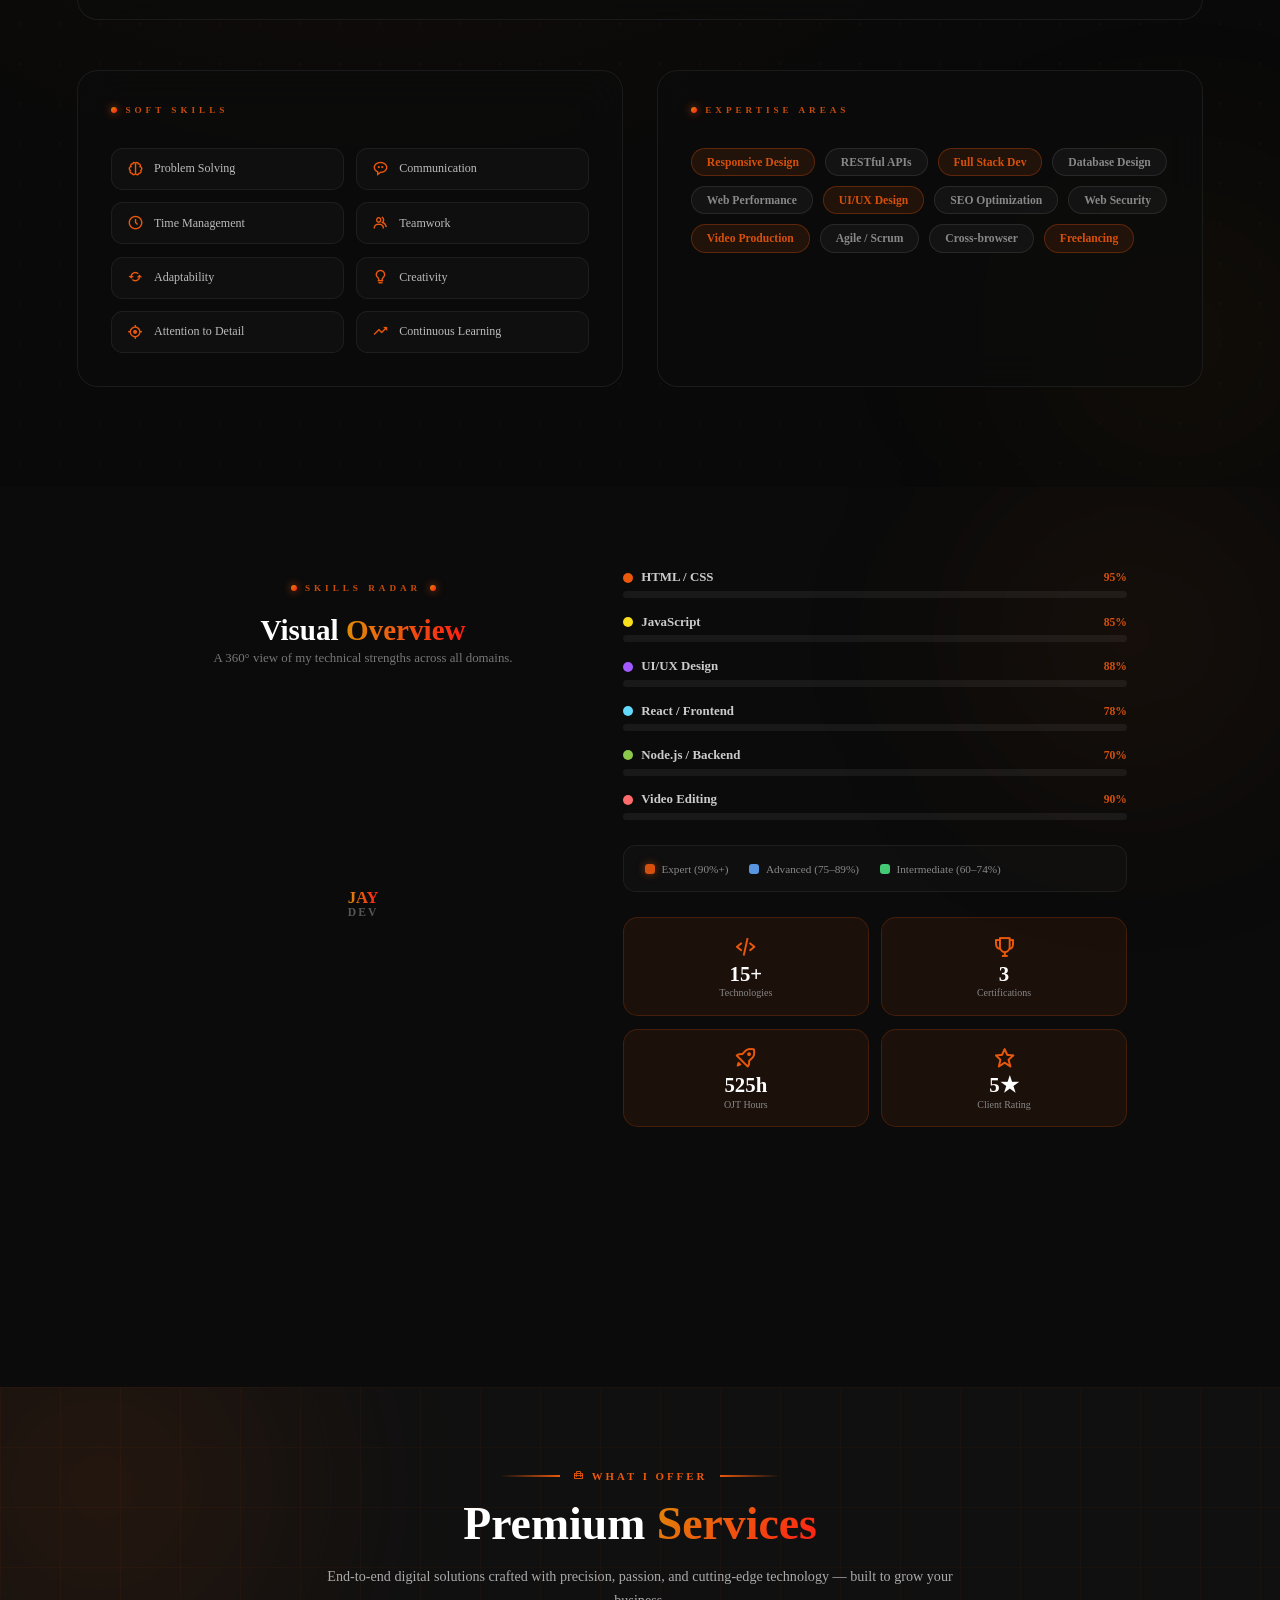
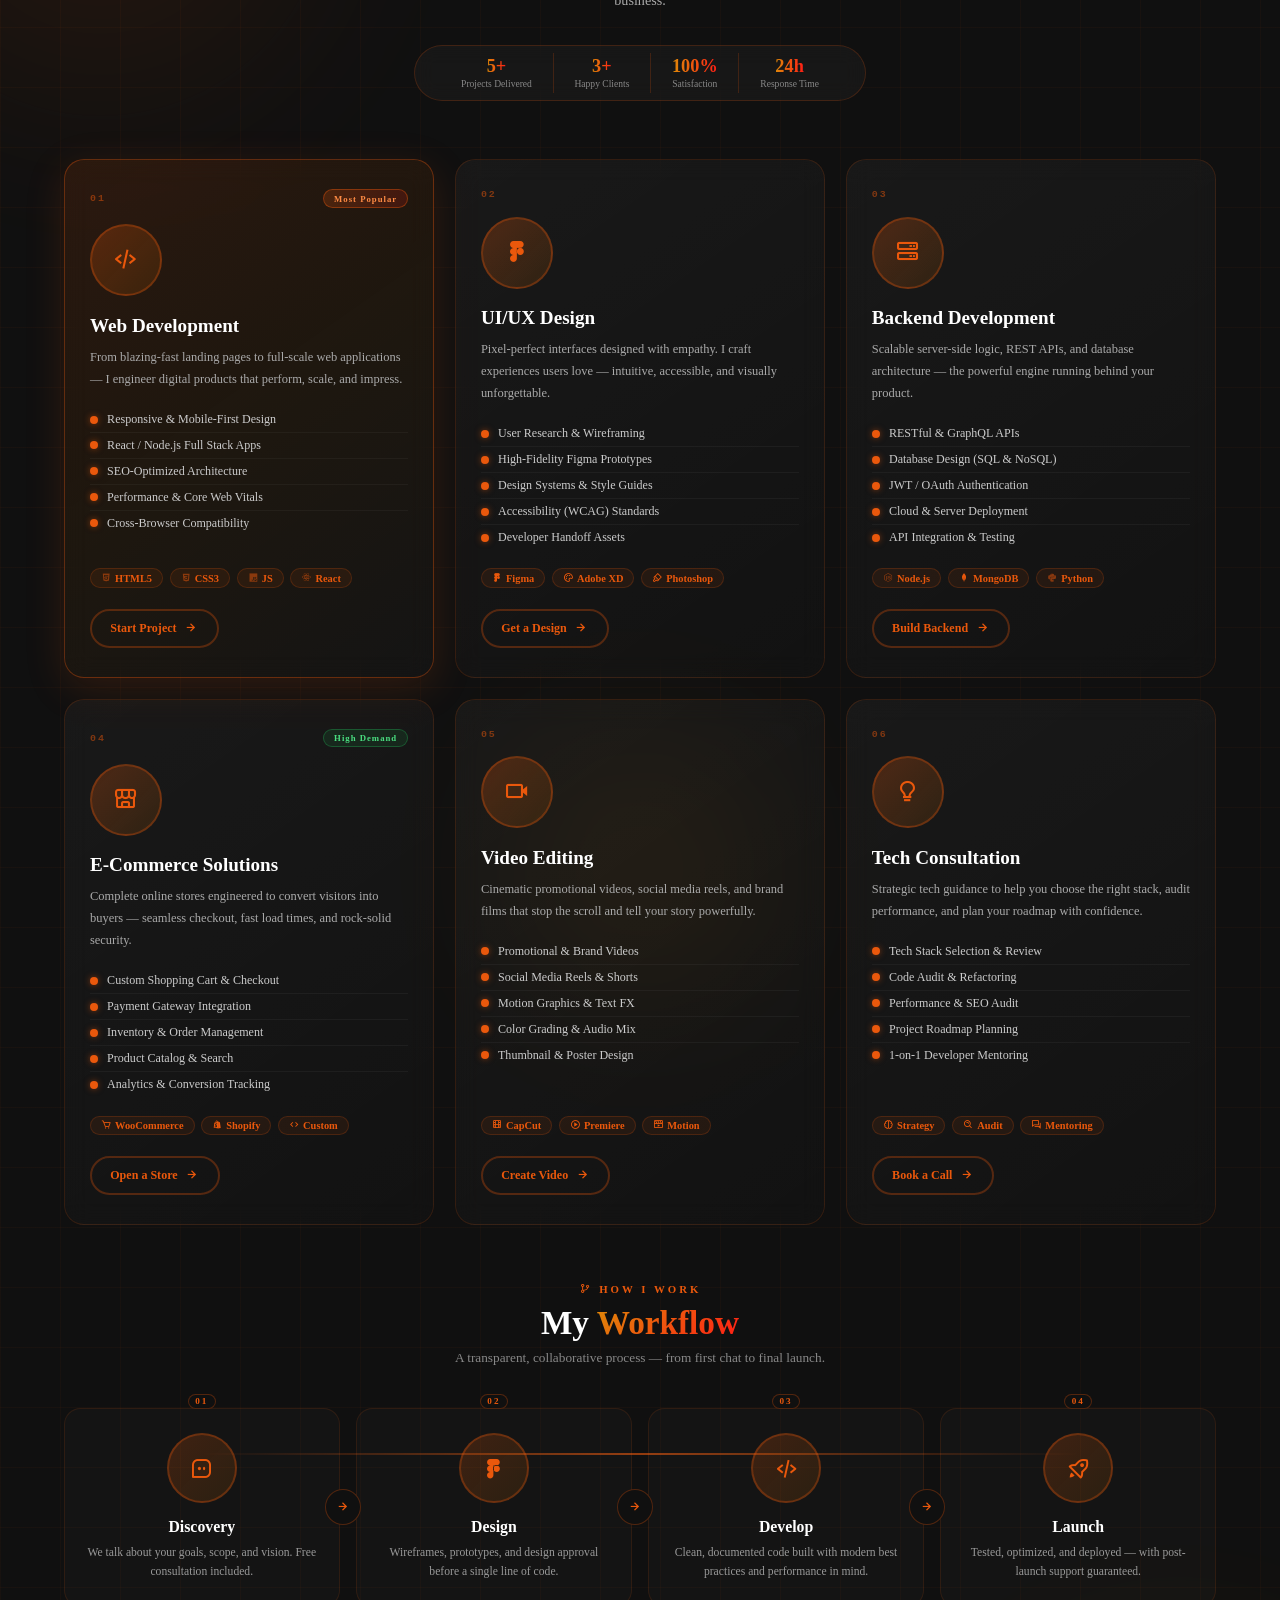
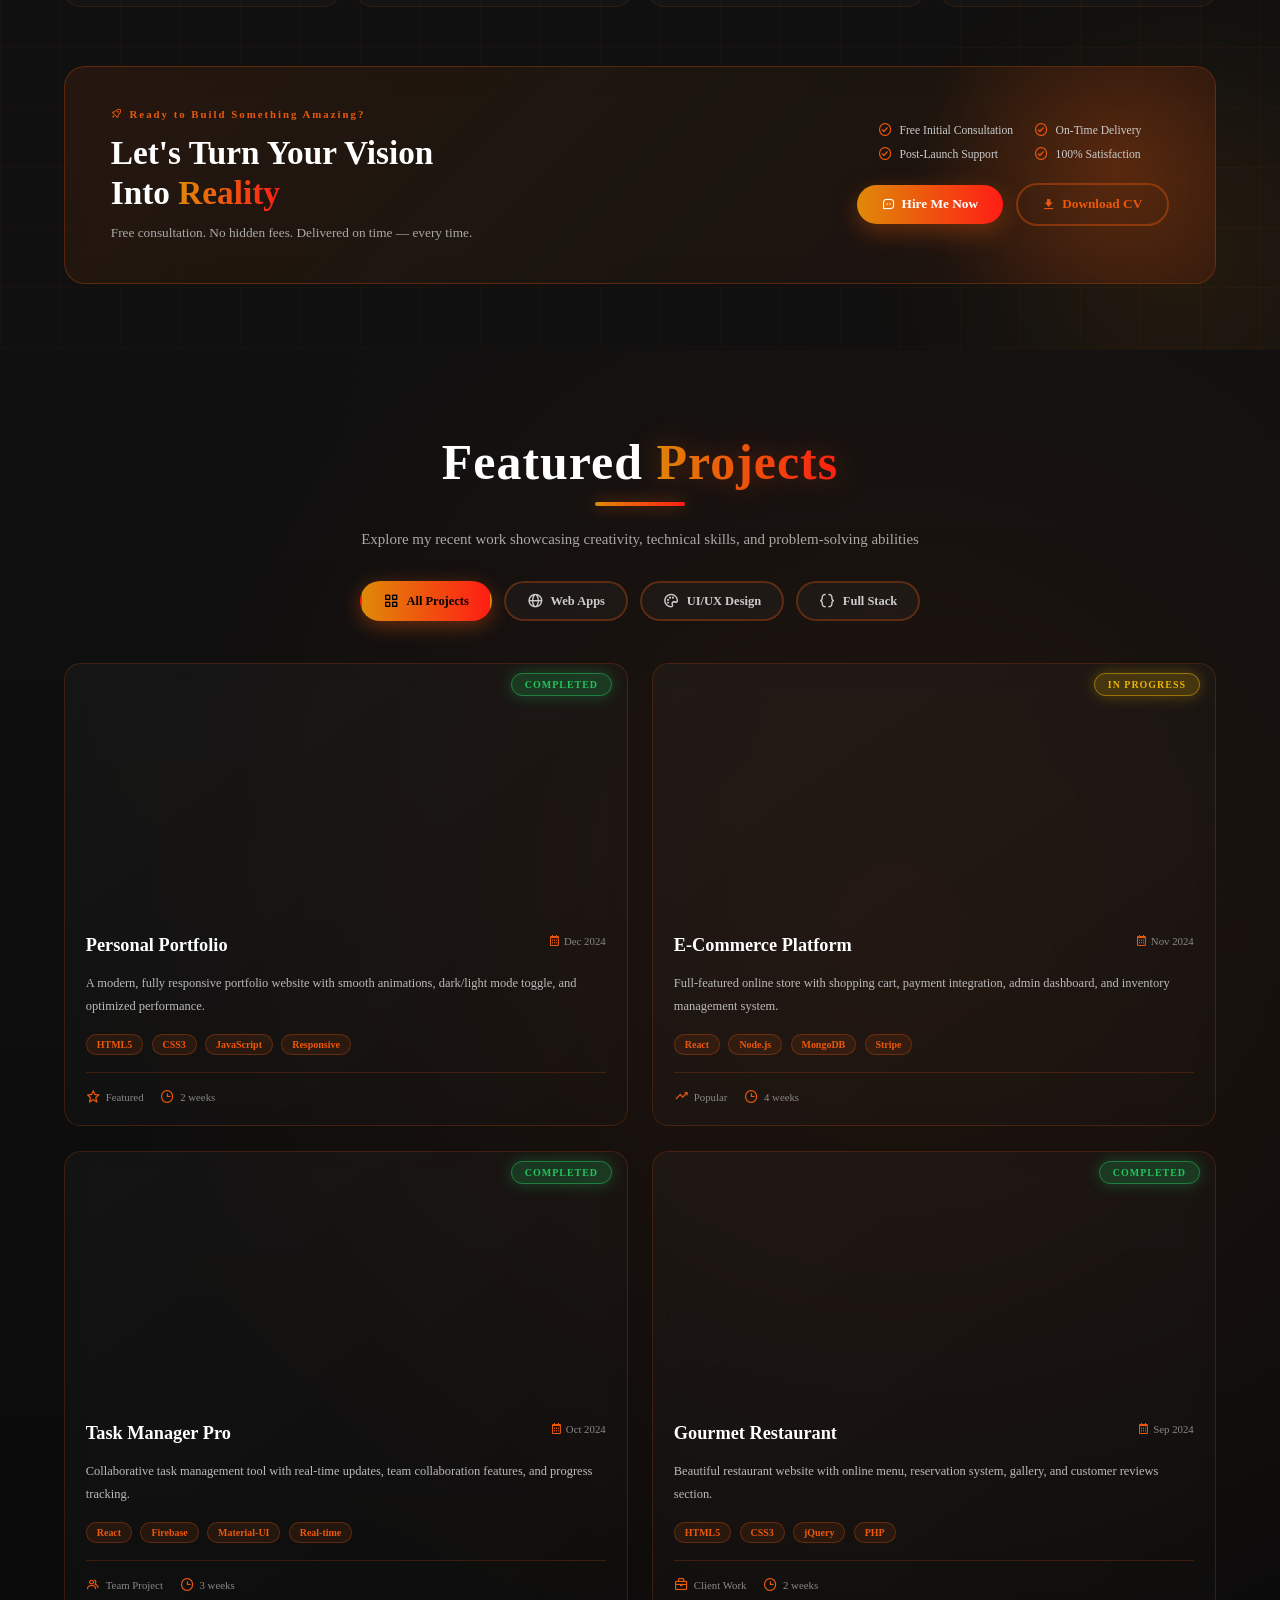
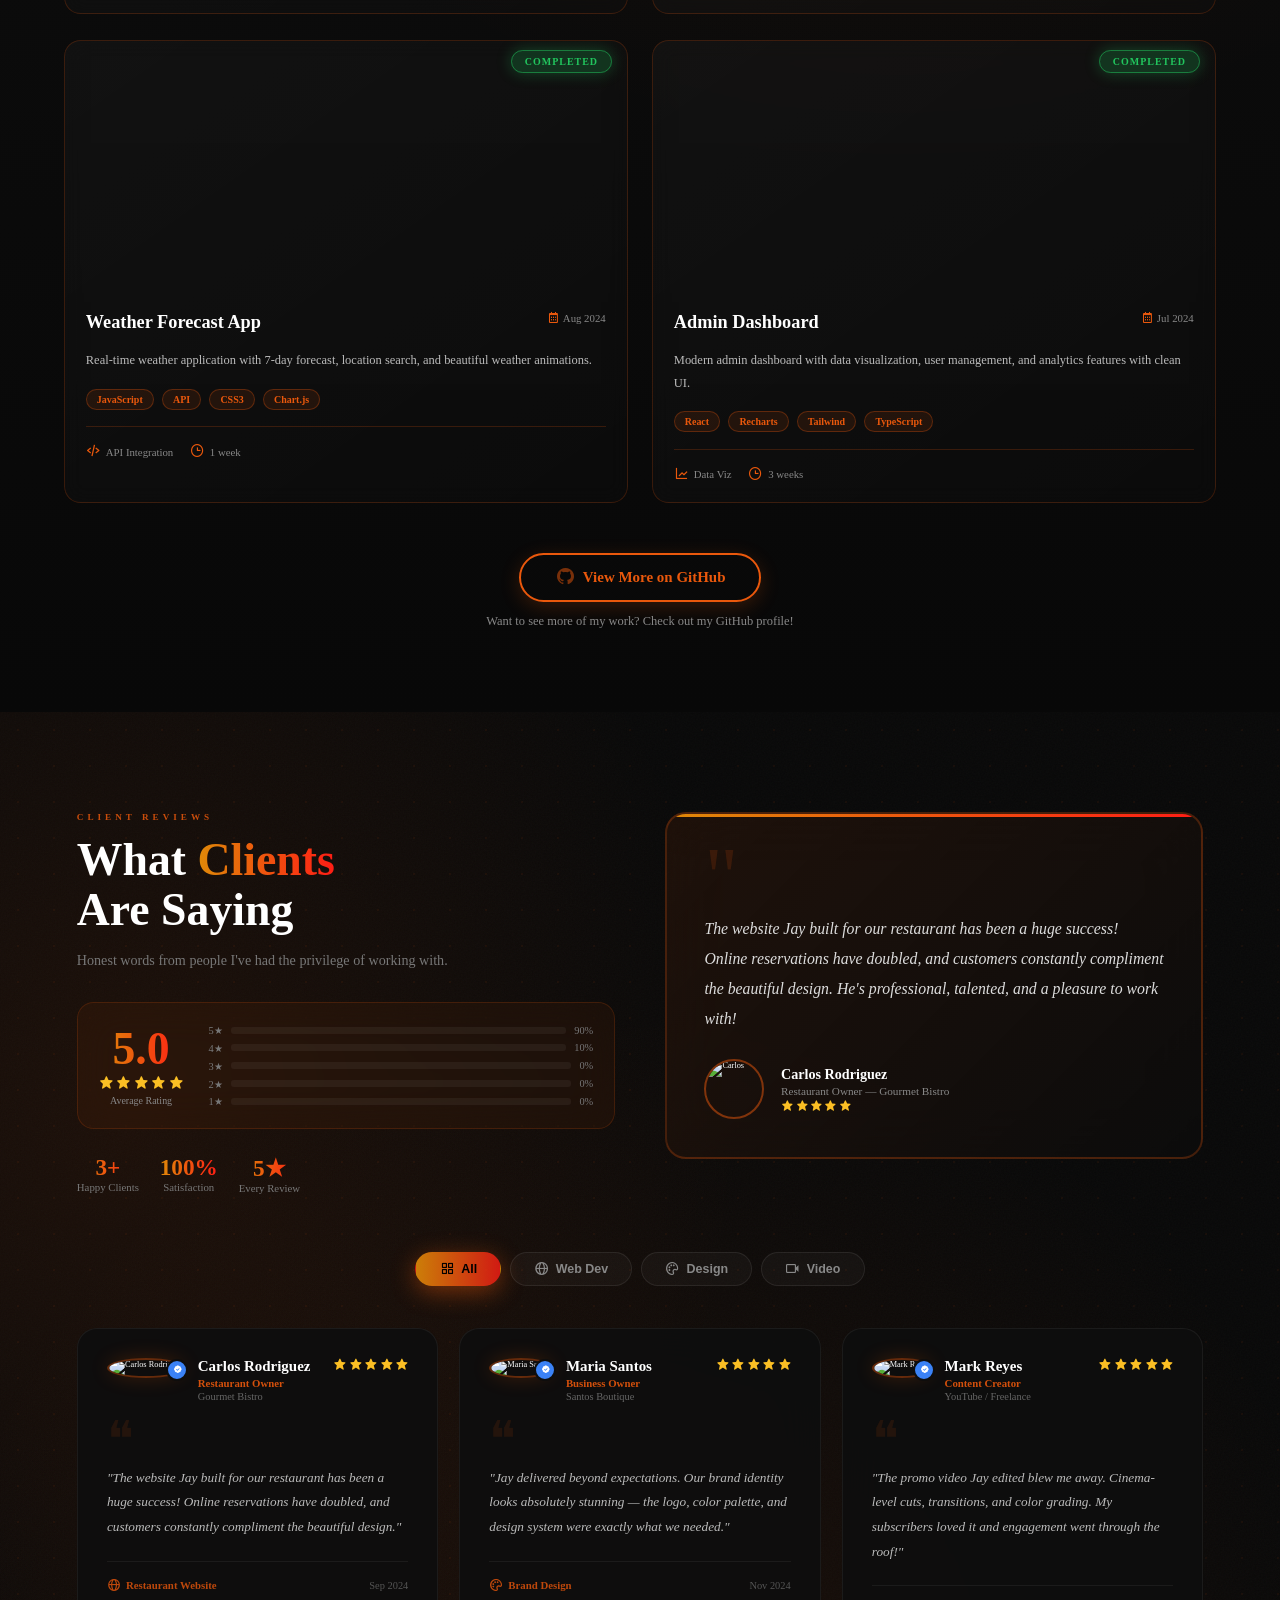
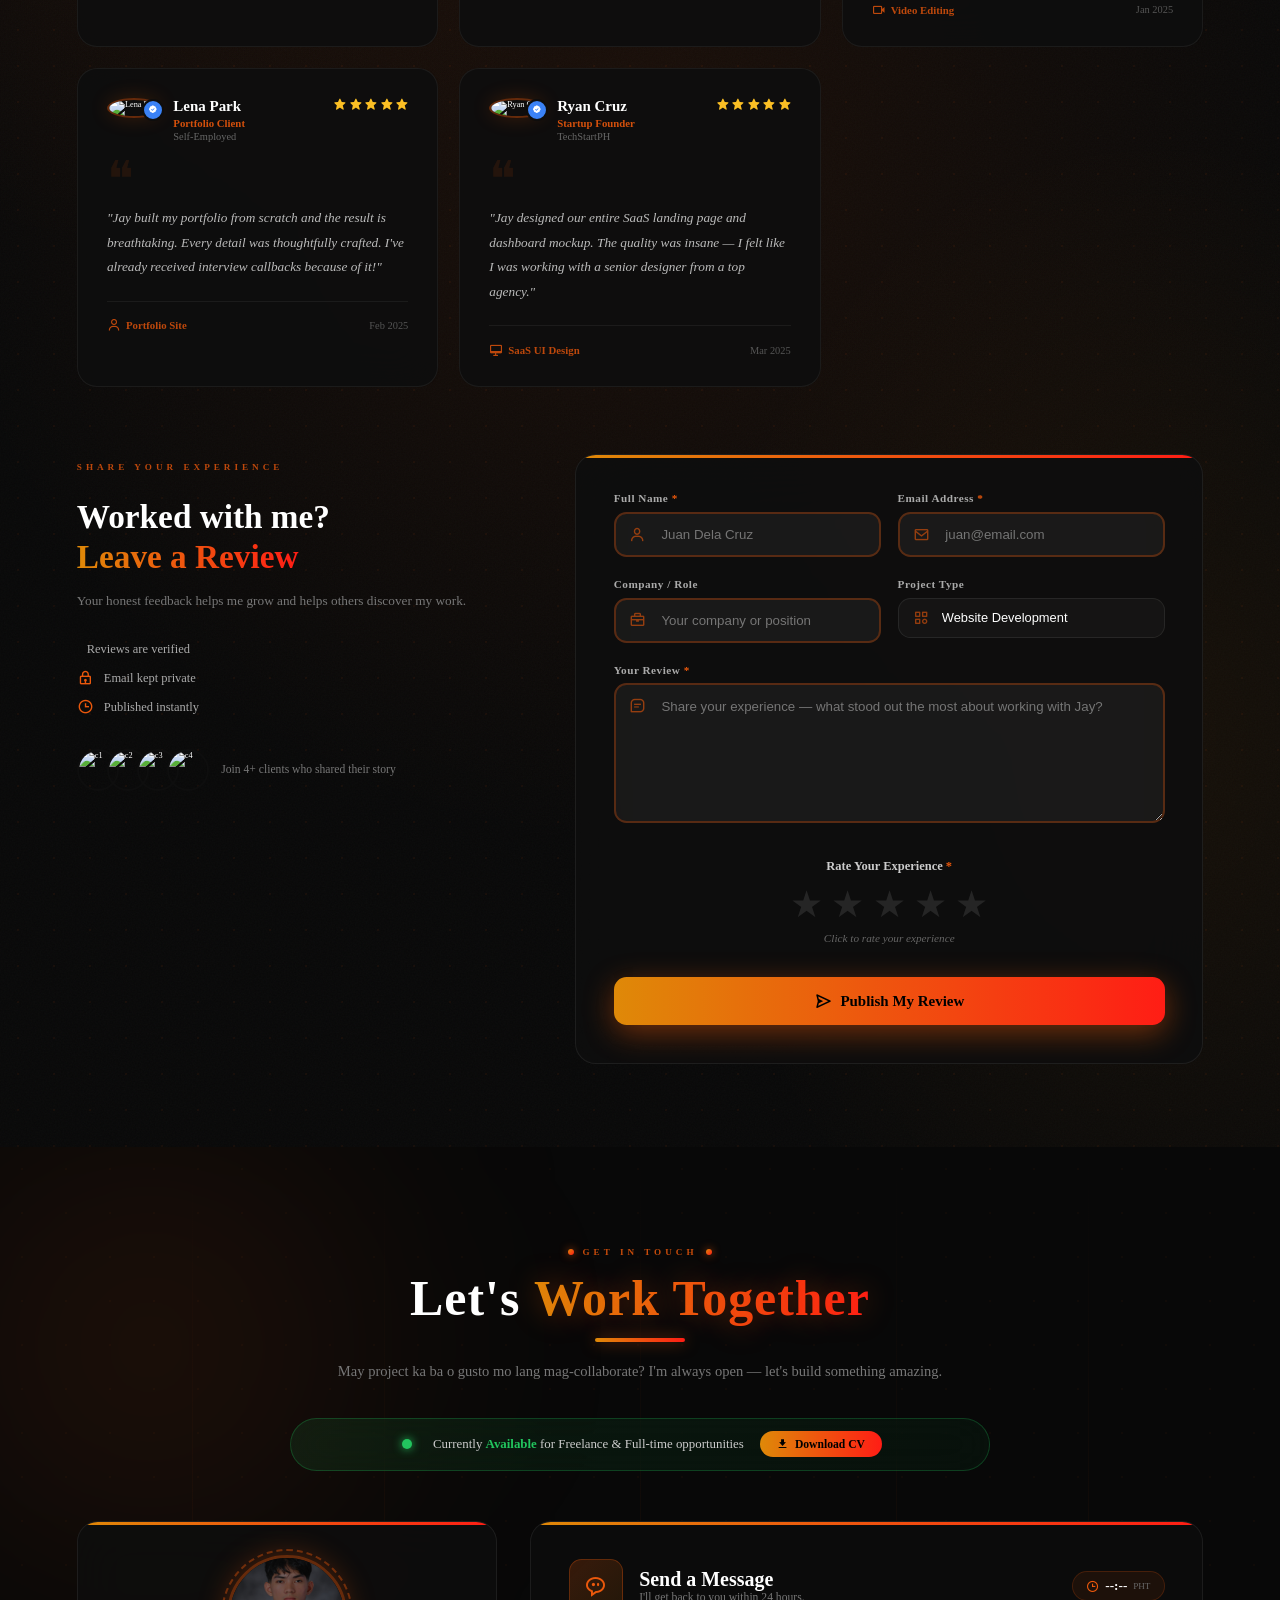
==== commit a6d5bccd: "no intro" ====
--- a/index.html
+++ b/index.html
@@ -28,108 +28,7 @@
   <span>Hire Me</span>
 </a>
 
-<!-- ═══════════════════════════════════════════════════════
-     DARK GLASS LUXURY INTRO v5.0 — JVOR DEV.
-════════════════════════════════════════════════════════ -->
-<div id="intro">
-
-  <!-- WebGL-style canvas for helix + energy field -->
-  <canvas id="ix5-canvas"></canvas>
-
-  <!-- Glass morphism noise texture -->
-  <div class="ix5-noise"></div>
-
-  <!-- Radial spotlight that follows init -->
-  <div class="ix5-spotlight" id="ix5Spotlight"></div>
-
-  <!-- Horizontal split lines (cinematic letterbox) -->
-  <div class="ix5-split-top" id="ix5SplitTop"></div>
-  <div class="ix5-split-bot" id="ix5SplitBot"></div>
-
-  <!-- ── LEFT PANEL — identity data ── -->
-  <aside class="ix5-panel-left" id="ix5PanelLeft">
-    <div class="ix5-panel-inner">
-
-
-     
-
-     
-    </div>
-    <!-- Vertical accent line -->
-    <div class="ix5-panel-edge"></div>
-  </aside>
-
-  <!-- ── CENTER STAGE — hero logo ── -->
-  <main class="ix5-center" id="ix5Center">
-
-    <!-- Scanning beam -->
-    <div class="ix5-scan-beam" id="ix5ScanBeam"></div>
-
-    <!-- Eyebrow -->
-    <div class="ix5-eyebrow" id="ix5Eyebrow">
-      <span class="ix5-ey-dash"></span>
-      <span class="ix5-ey-text">PORTFOLIO 2025</span>
-      <span class="ix5-ey-dash"></span>
-    </div>
-
-    <!-- Logo -->
-    <div class="ix5-logo-wrap" id="ix5LogoWrap">
-      <div class="ix5-logo-row">
-        <span class="ix5-l ix5-l1">J</span>
-        <span class="ix5-l ix5-l2">V</span>
-        <span class="ix5-l ix5-l3">O</span>
-        <span class="ix5-l ix5-l4">R</span>
-      </div>
-      <div class="ix5-logo-dev-row">
-        <span class="ix5-logo-dev">DEV.</span>
-      </div>
-      <!-- Chrome underline -->
-      <div class="ix5-logo-chrome"></div>
-    </div>
-
-    <!-- Rotating tagline ring -->
-    <div class="ix5-ring-text-wrap" id="ix5Ring">
-      <svg class="ix5-ring-svg" viewBox="0 0 260 260">
-        <defs>
-          <path id="ringPath" d="M 130,130 m -100,0 a 100,100 0 1,1 200,0 a 100,100 0 1,1 -200,0"/>
-        </defs>
-        <text class="ix5-ring-label">
-          <textPath href="#ringPath" startOffset="0%">
-            DESIGNING · DEVELOPING · INNOVATING · CREATING · 
-          </textPath>
-        </text>
-      </svg>
-    </div>
-
-  </main>
-
-  <!-- ── RIGHT PANEL — live metrics ── -->
-  <aside class="ix5-panel-right" id="ix5PanelRight">
-    <!-- Vertical accent line -->
-    <div class="ix5-panel-edge ix5-edge-left"></div>
-    <div class="ix5-panel-inner">
-
-    
-
-      
-
-    </div>
-  </aside>
-
-  <!-- ── BOTTOM PROGRESS ── -->
-  <div class="ix5-progress-bar-wrap">
-    <div class="ix5-progress-fill" id="ix5ProgressFill"></div>
-    <div class="ix5-progress-head" id="ix5ProgressHead"></div>
-  </div>
-  <div class="ix5-progress-meta">
-    <span class="ix5-prog-label">LOADING PORTFOLIO</span>
-    <span class="ix5-prog-pct" id="ix5Pct">0%</span>
-  </div>
-
-  <!-- White flash on exit -->
-  <div class="ix5-exit-flash" id="ix5Flash"></div>
-
-</div>
+
 
     
     
@@ -376,7 +275,7 @@
 
         <!-- Action buttons -->
         <div class="aib-actions">
-          <a href="project-folder/Resume-OCTA.doc" download class="aib-btn aib-btn--primary">
+          <a href="project-folder\nOCTA_Resume_Final.pdf" download class="aib-btn aib-btn--primary">
             <i class='bx bxs-download'></i>
             <span>Download CV</span>
           </a>
@@ -2542,7 +2441,7 @@
       <span class="ct-pulse-dot"></span>
     </div>
     <span class="ct-avail-text">Currently <strong>Available</strong> for Freelance &amp; Full-time opportunities</span>
-    <a href="project-folder/Resume-OCTA.doc" download class="ct-avail-cta">
+    <a href="project-folder\nOCTA_Resume_Final.pdf" download class="ct-avail-cta">
       <i class='bx bxs-download'></i> Download CV
     </a>
   </div>
@@ -2788,7 +2687,7 @@
         <a href="#contact" class="ft-cta-btn ft-cta-primary">
           <i class='bx bx-send'></i> Hire Me Now
         </a>
-        <a href="project-folder/Resume-OCTA.doc" download class="ft-cta-btn ft-cta-ghost">
+        <a href="project-folder\nOCTA_Resume_Final.pdf" download class="ft-cta-btn ft-cta-ghost">
           <i class='bx bxs-download'></i> Download CV
         </a>
       </div>
--- a/STYLE.CSS
+++ b/STYLE.CSS
@@ -425,7 +425,7 @@
 
 /* ── Home reveal ────────────────────────────────────────────────── */
 .home {
-  opacity: 0; transform: translateY(30px);
+  opacity: 1; transform: translateY(0);
   transition: opacity 1.4s cubic-bezier(.2,.8,.3,1),
               transform 1.4s cubic-bezier(.2,.8,.3,1);
 }
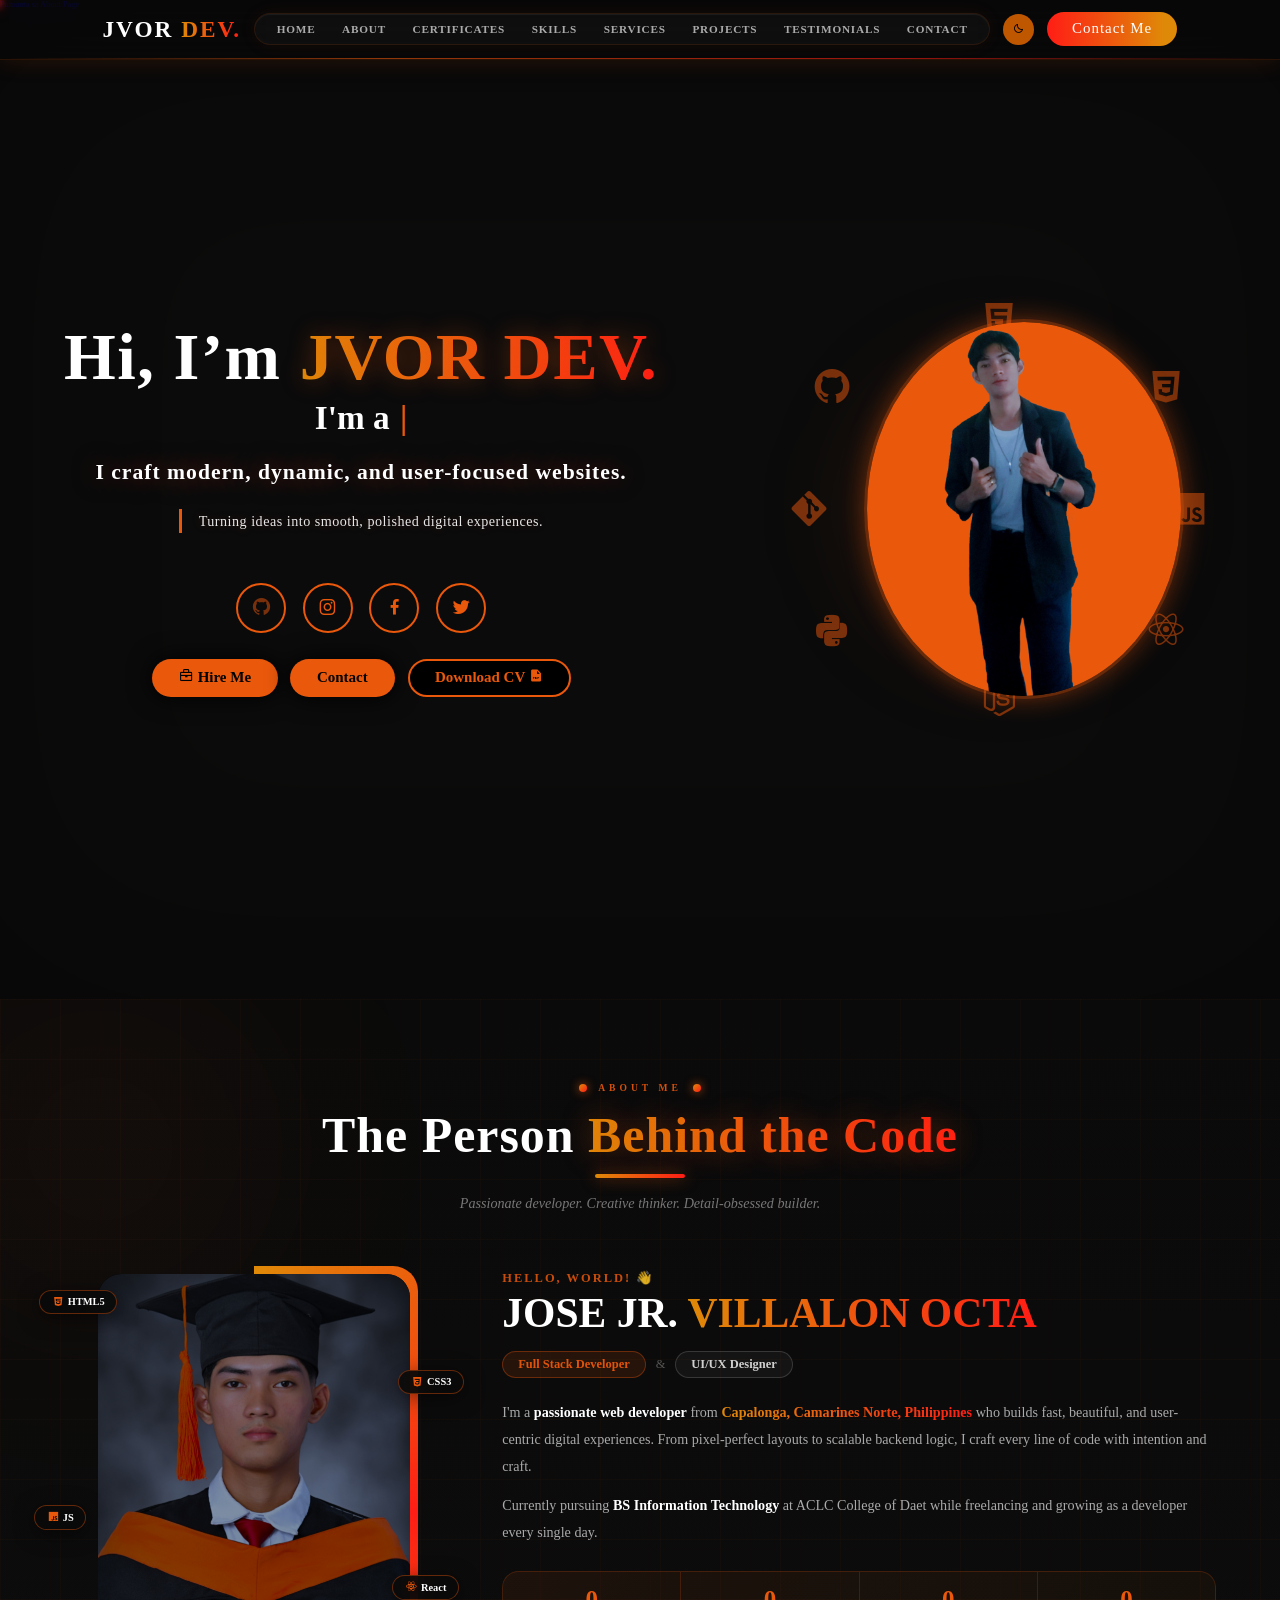
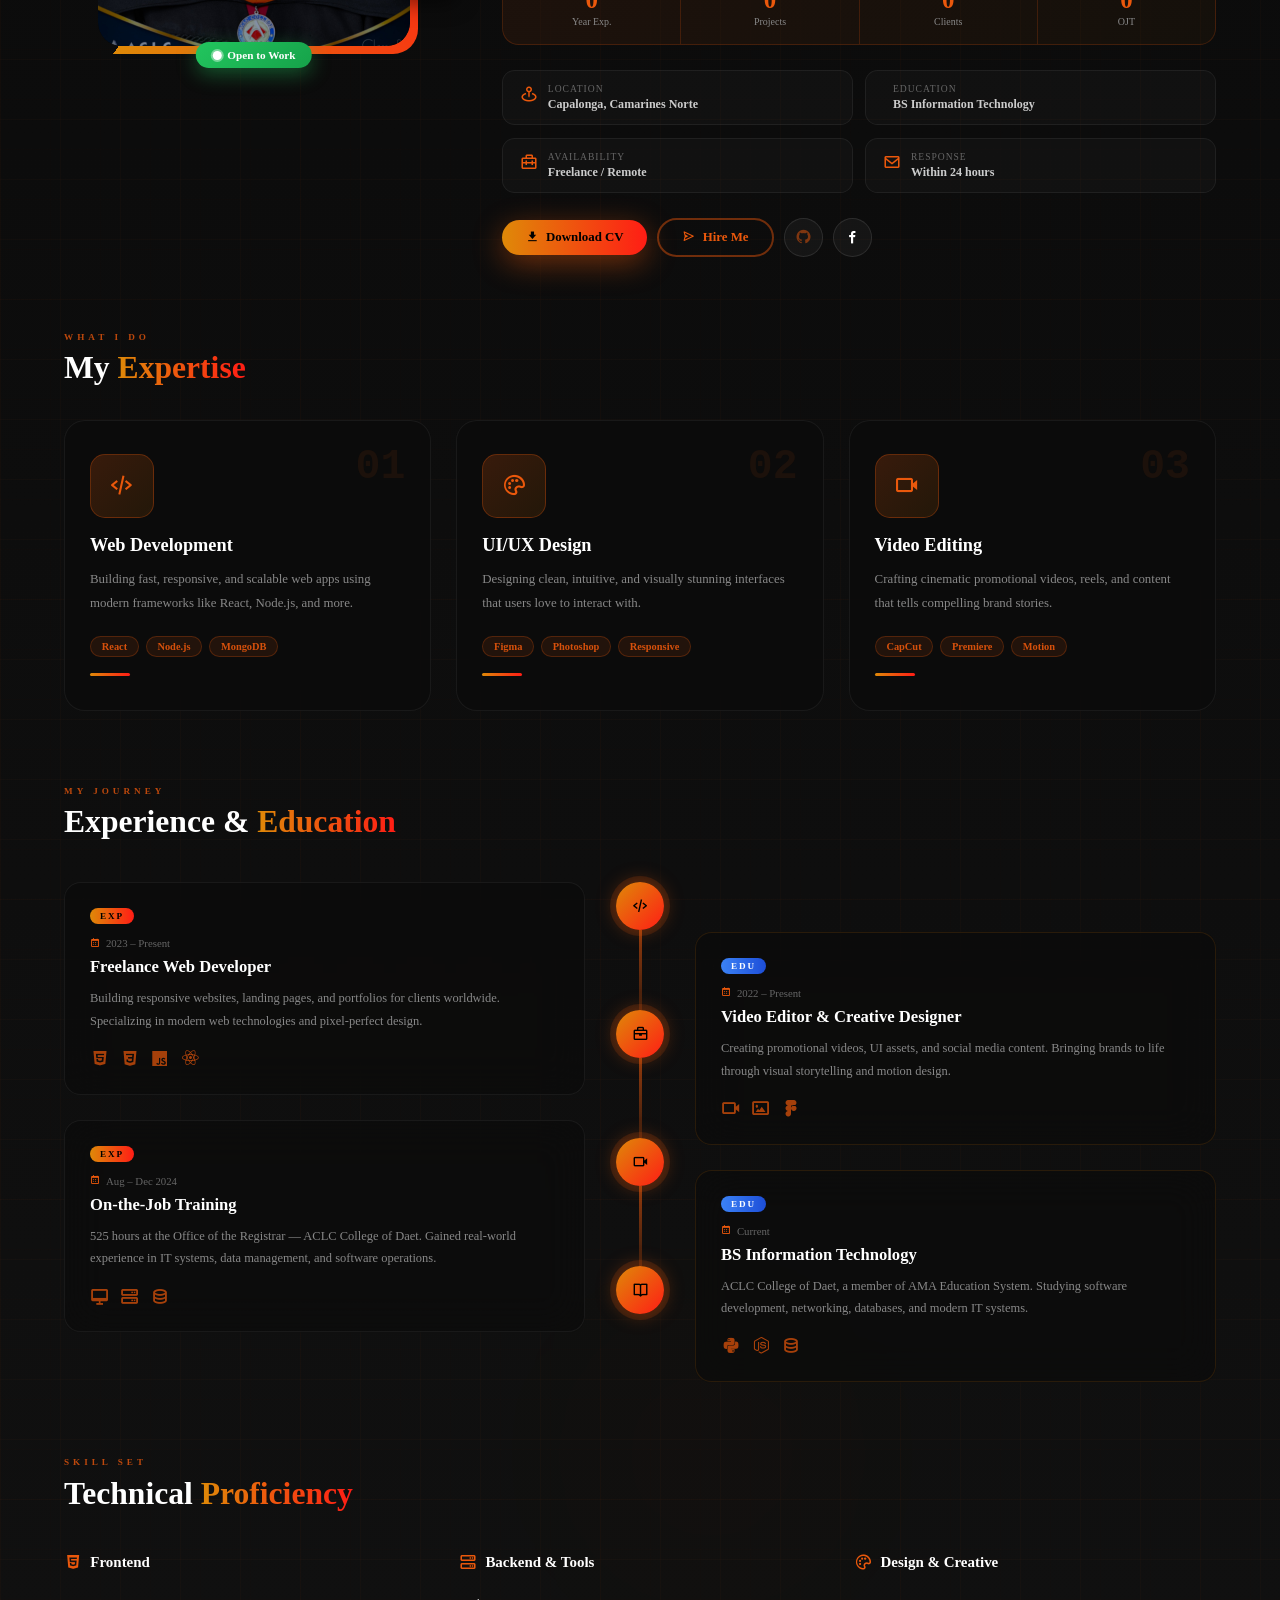
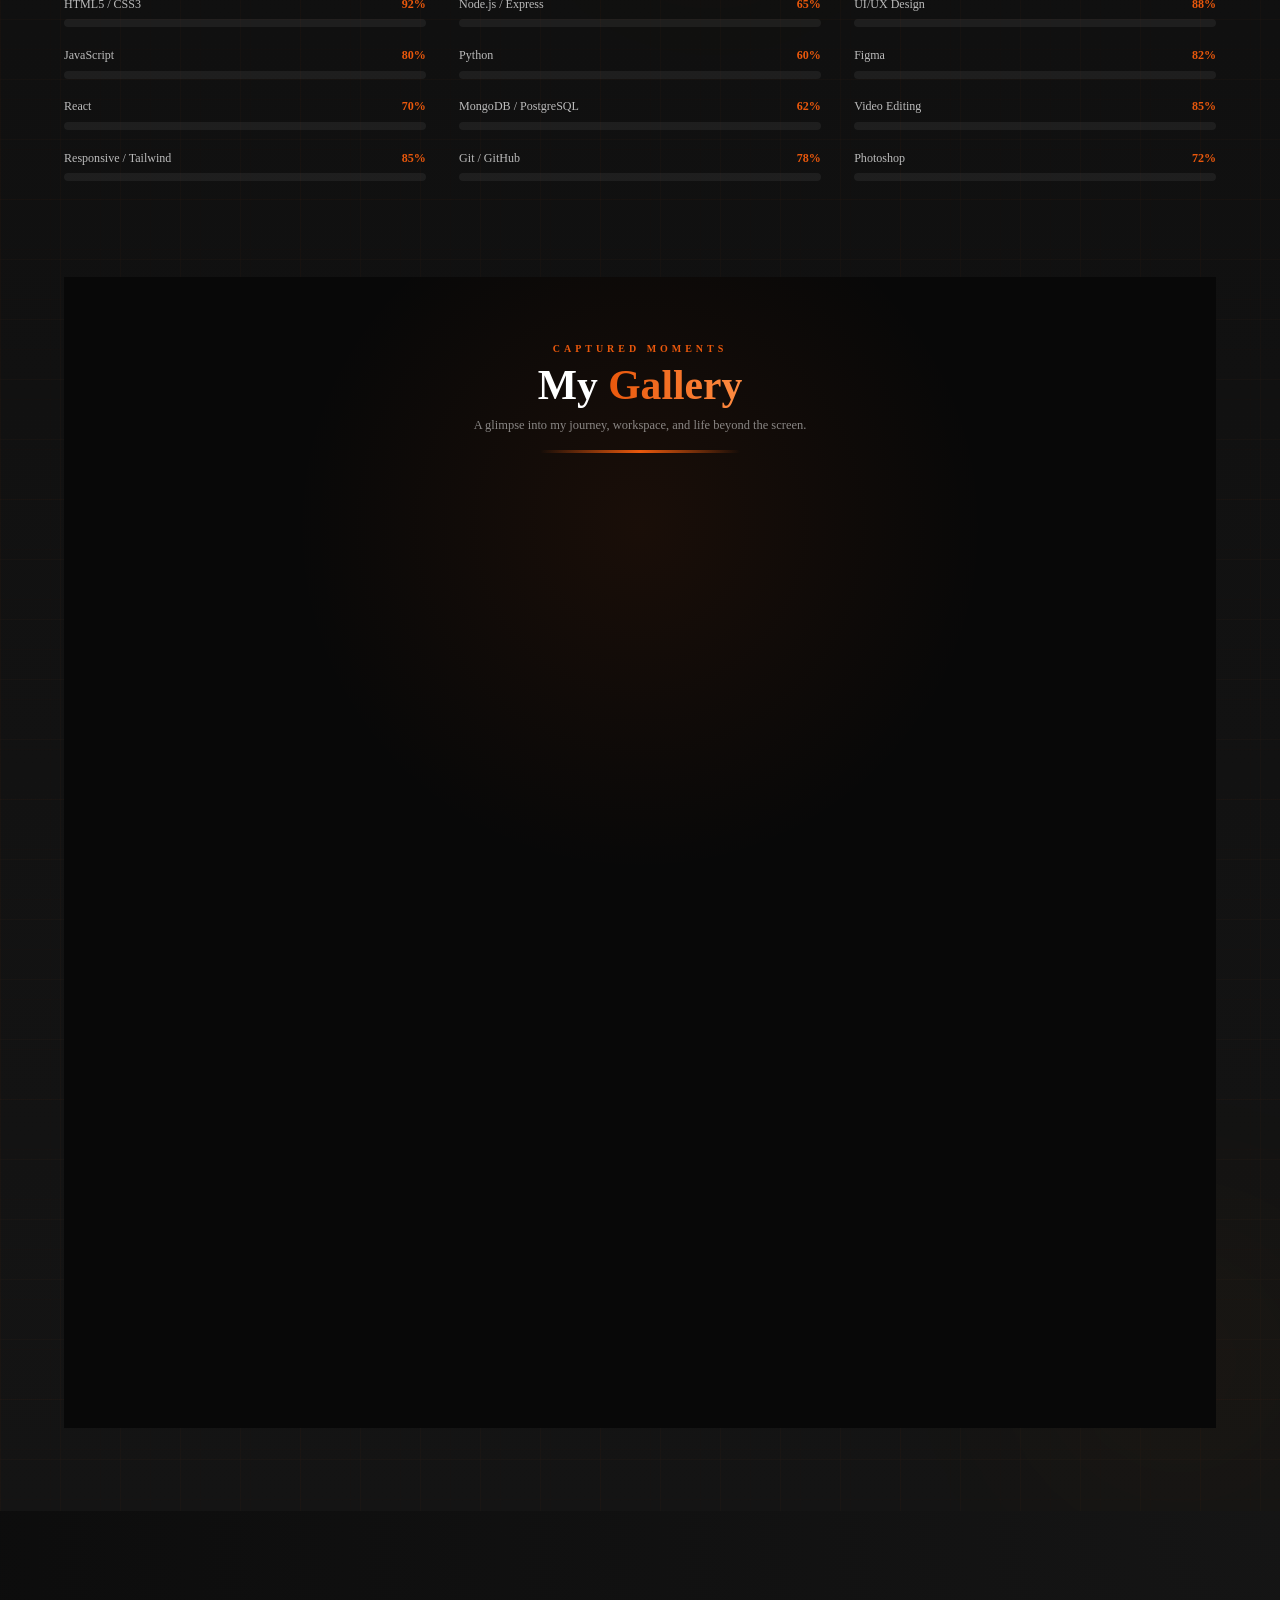
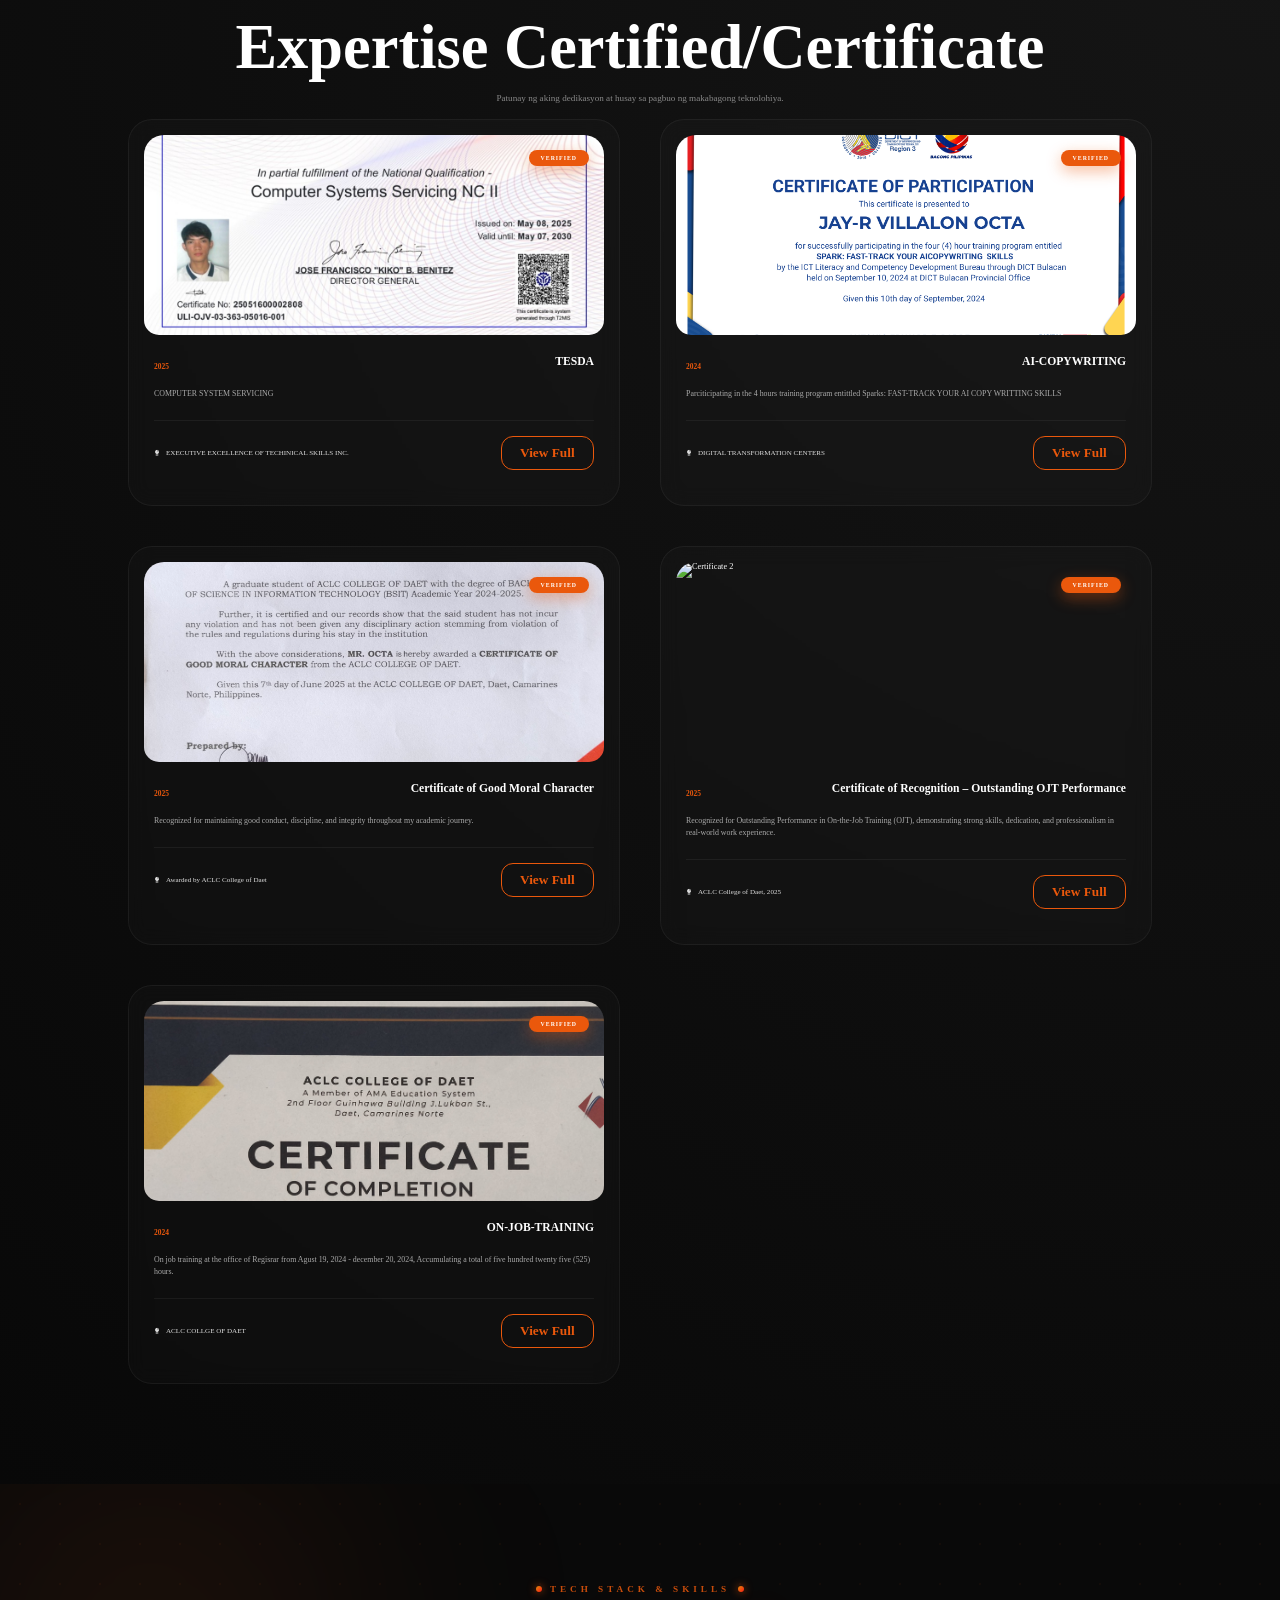
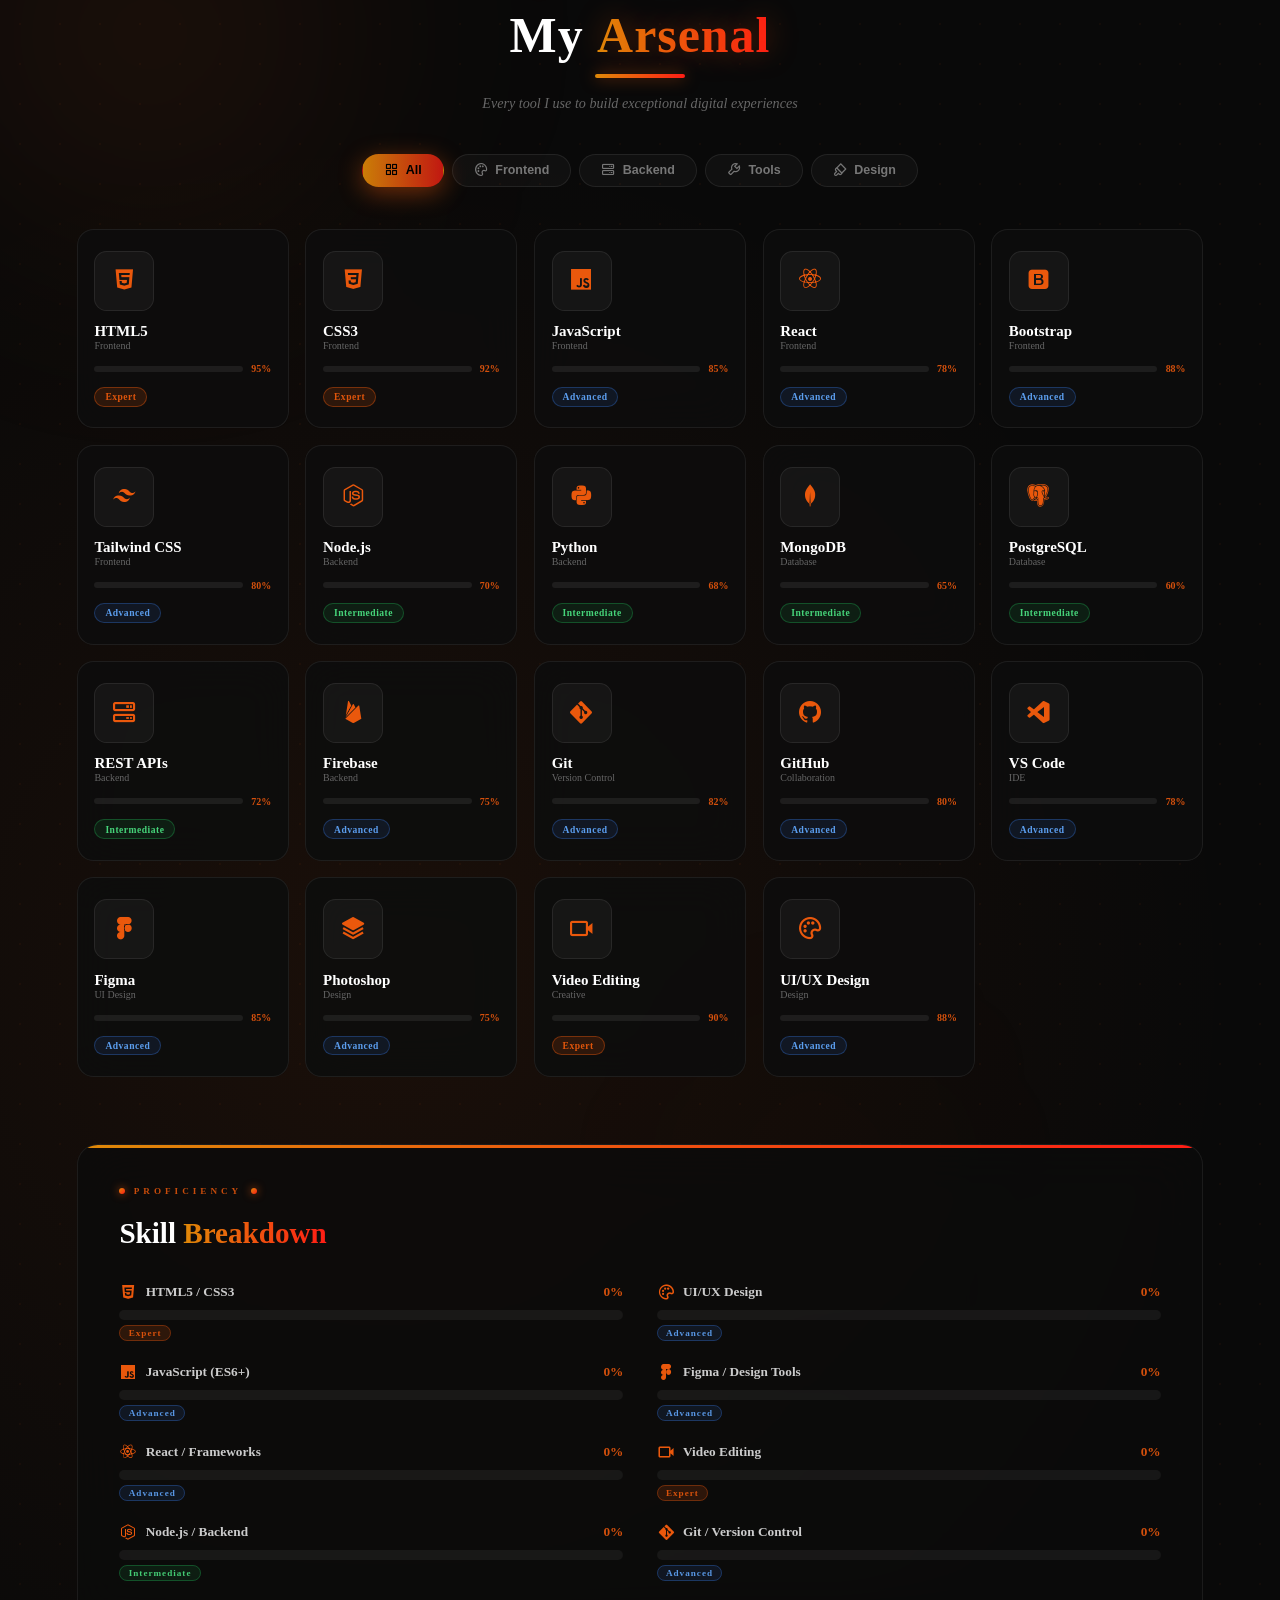
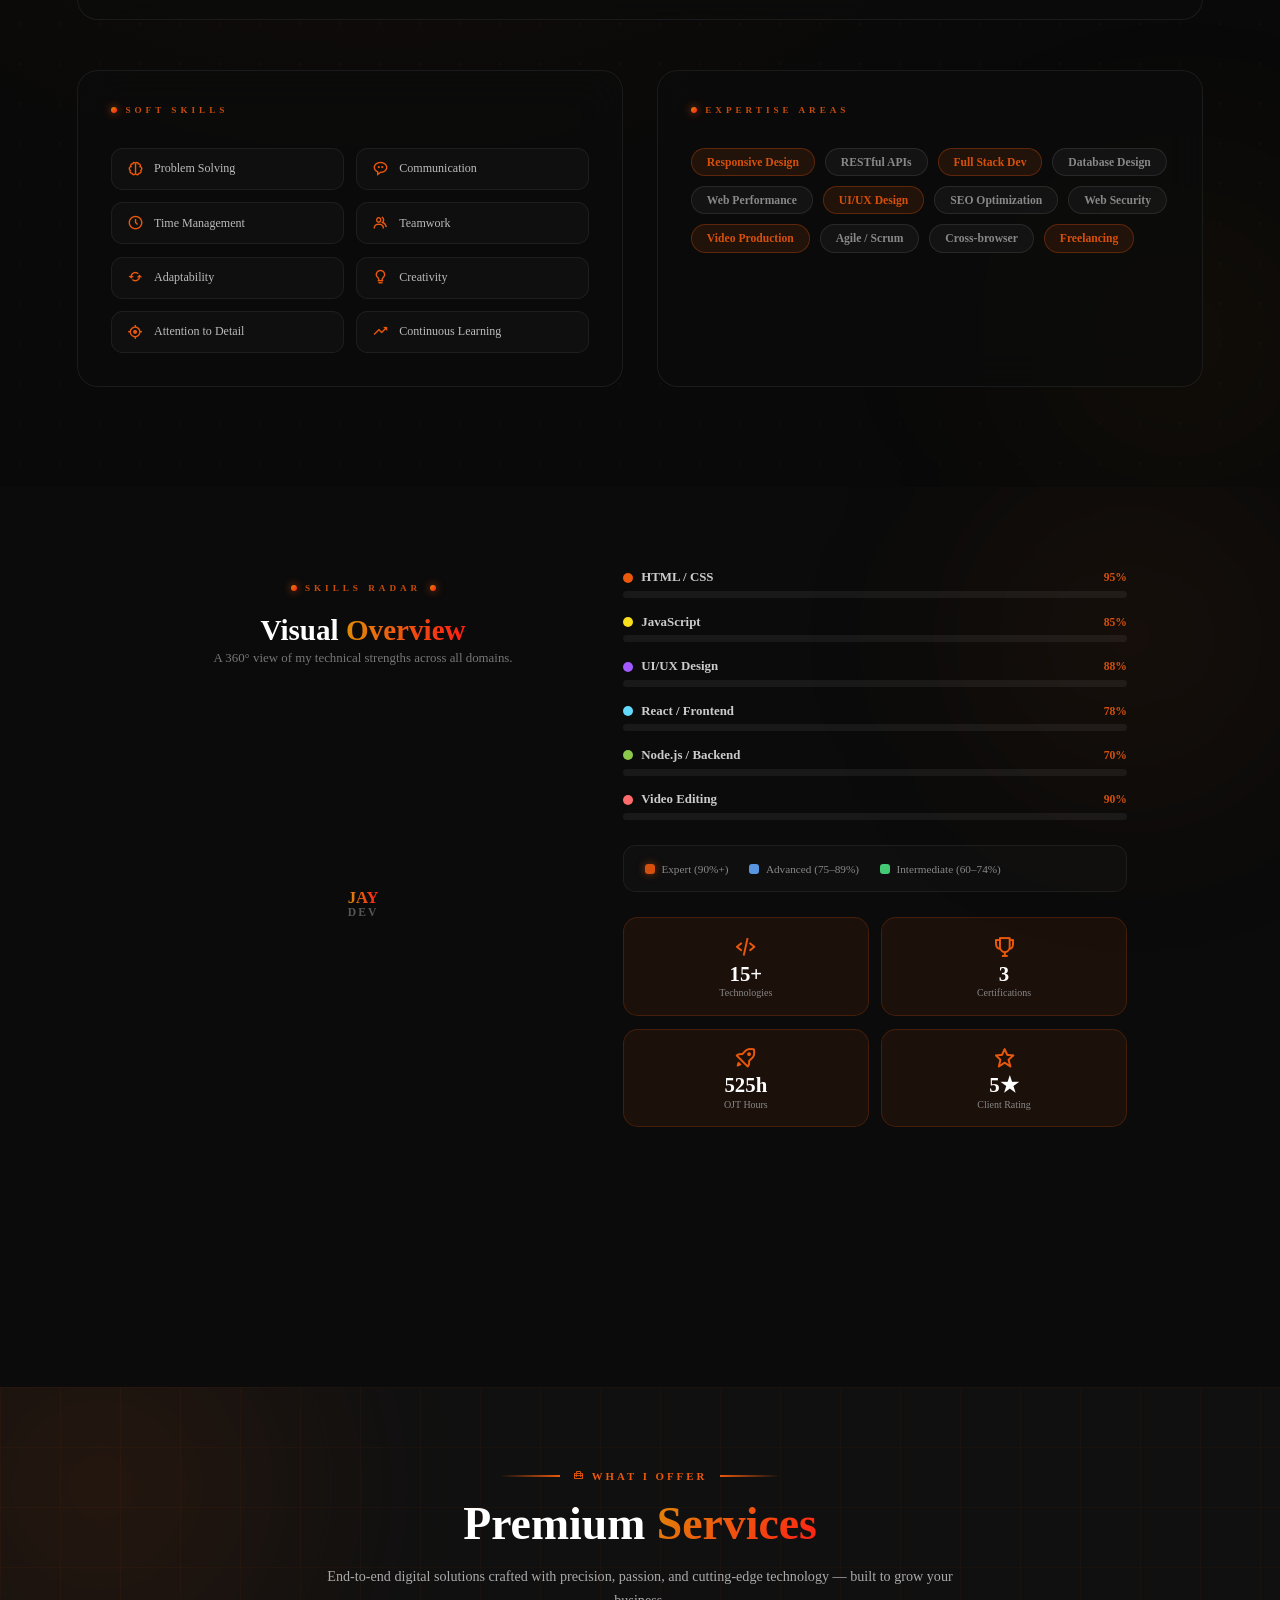
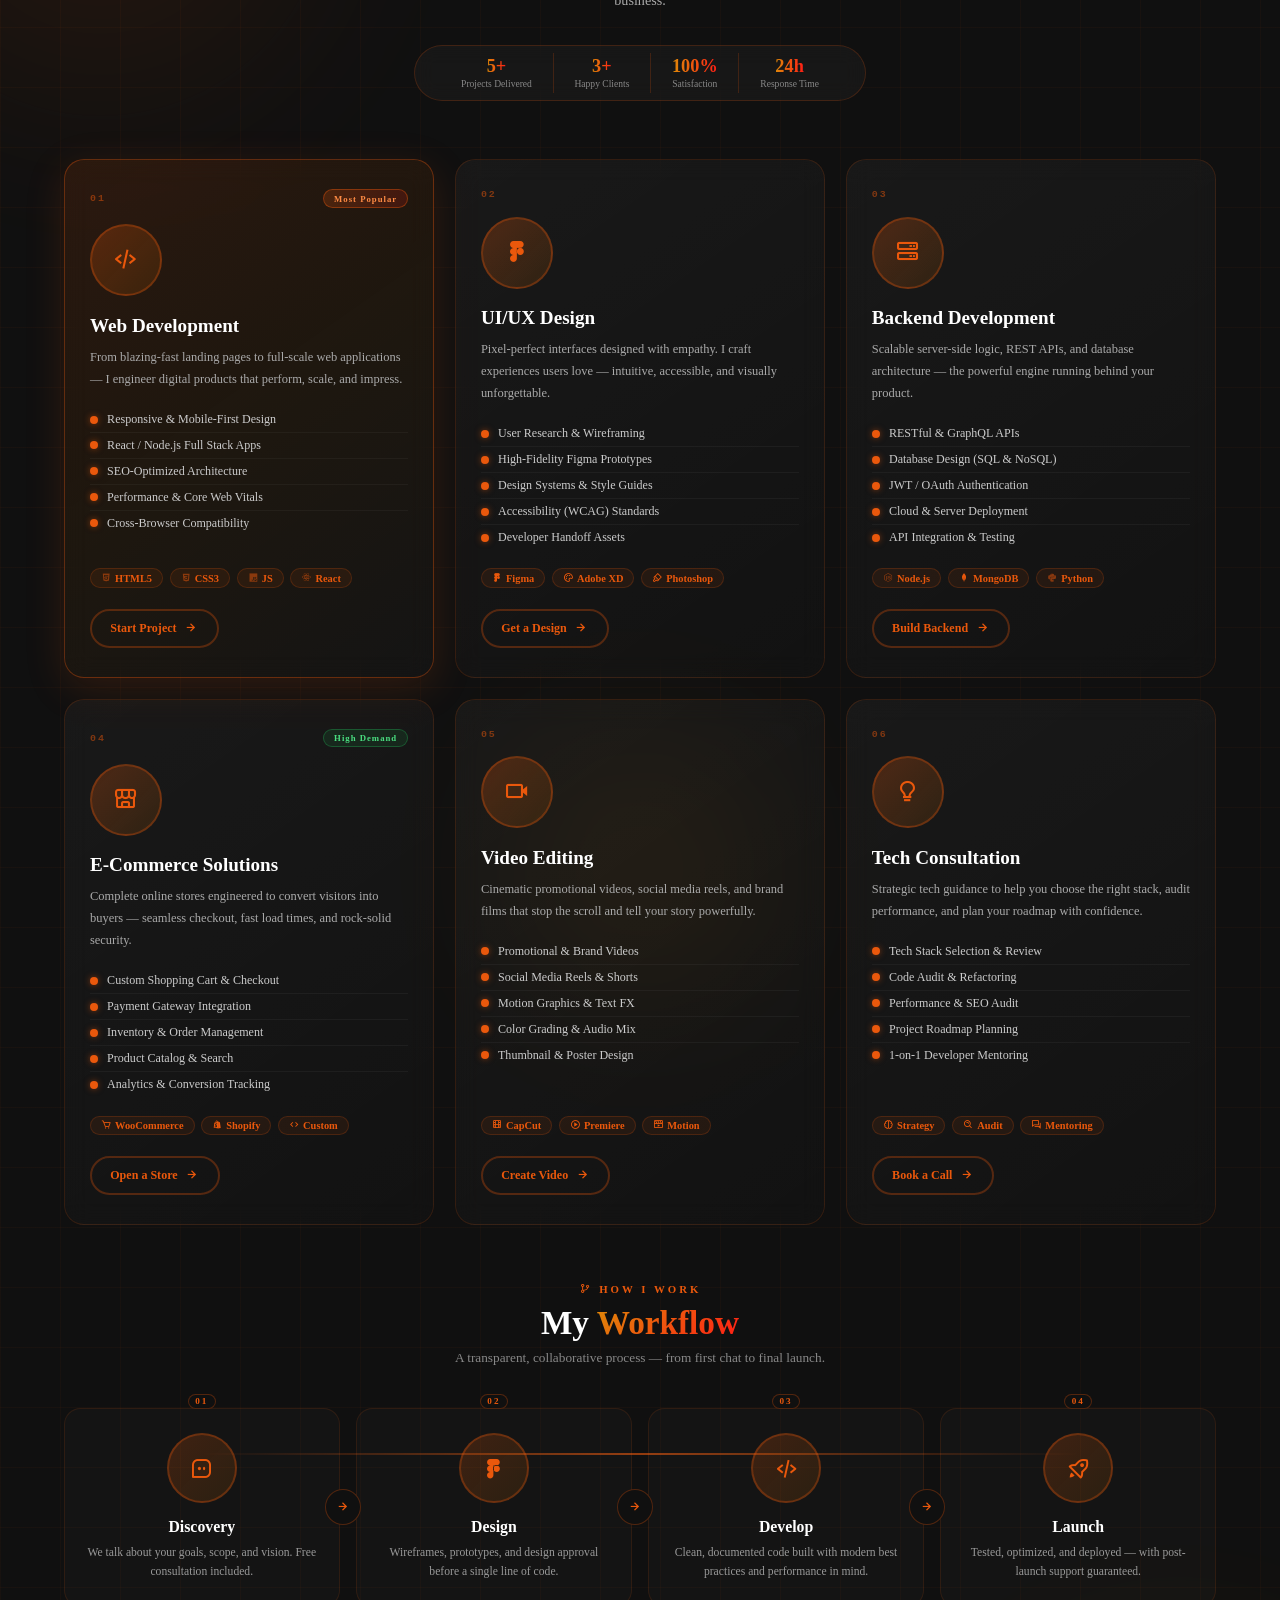
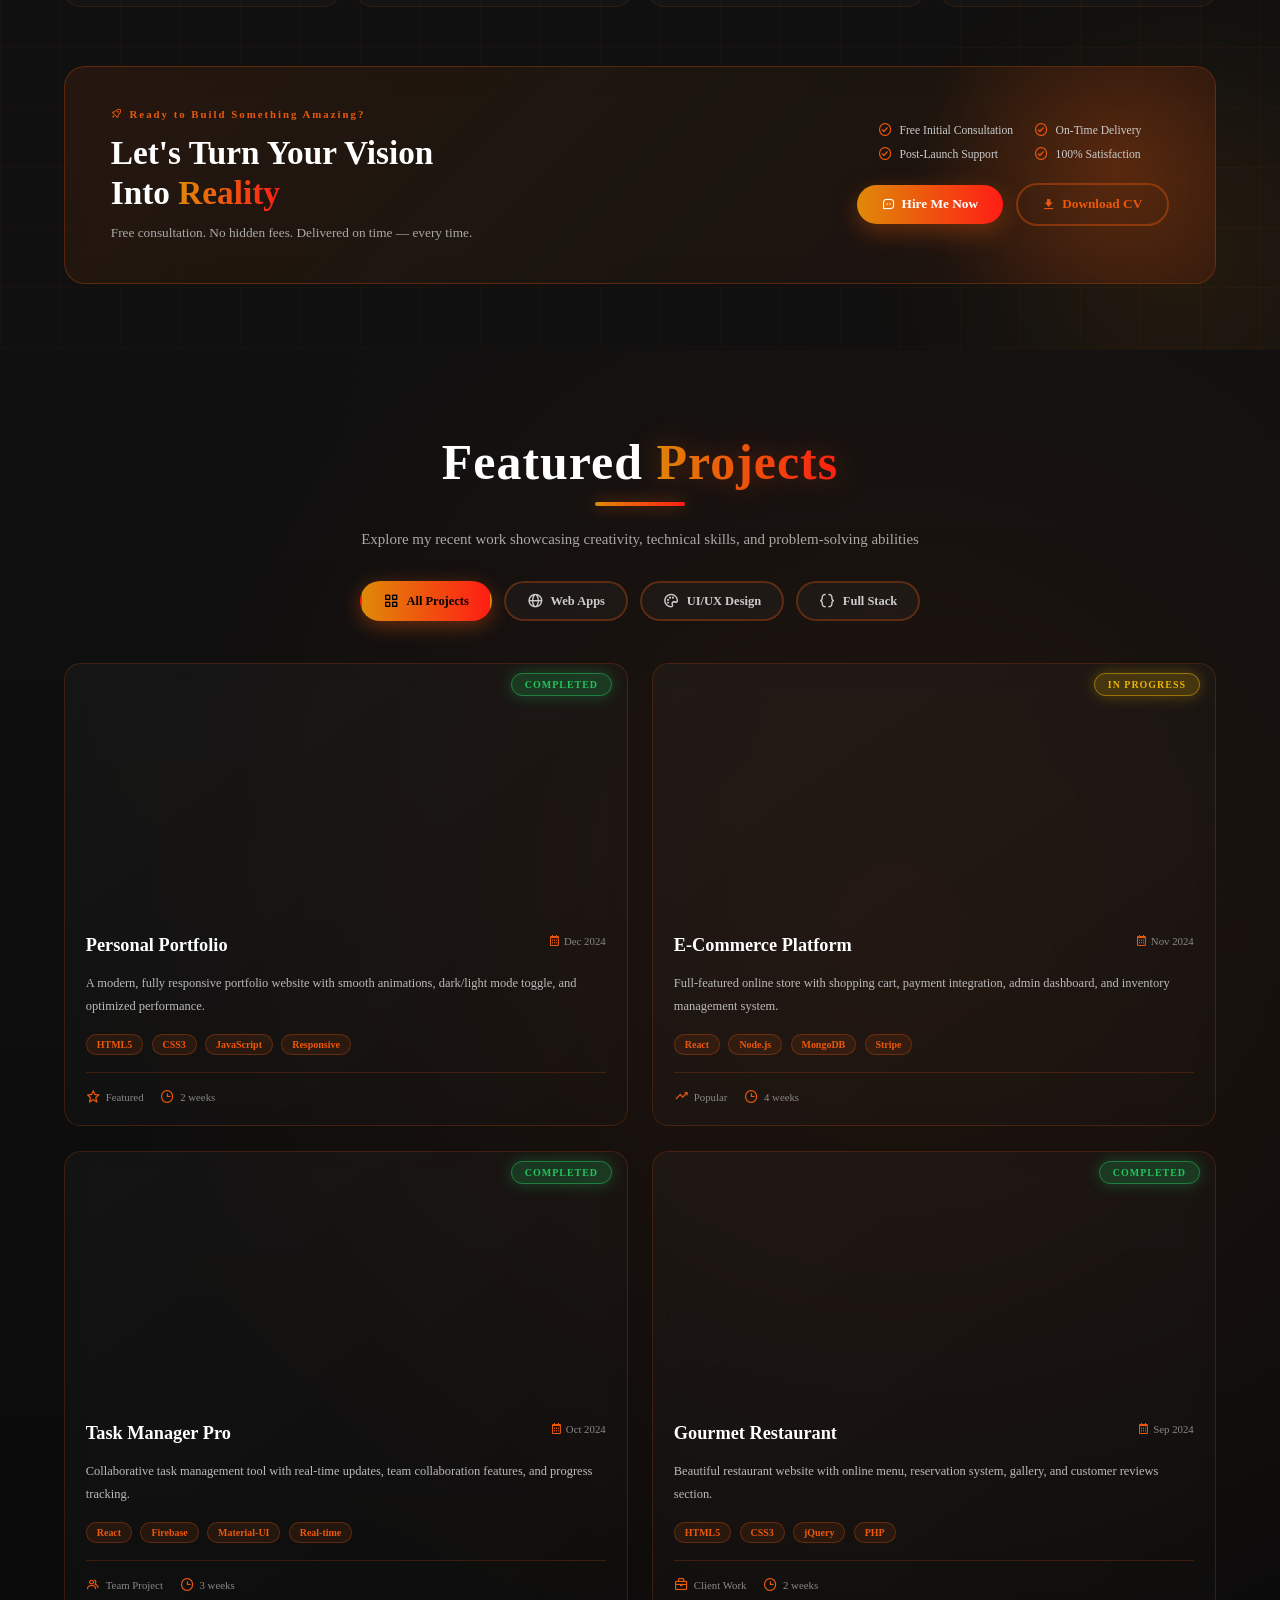
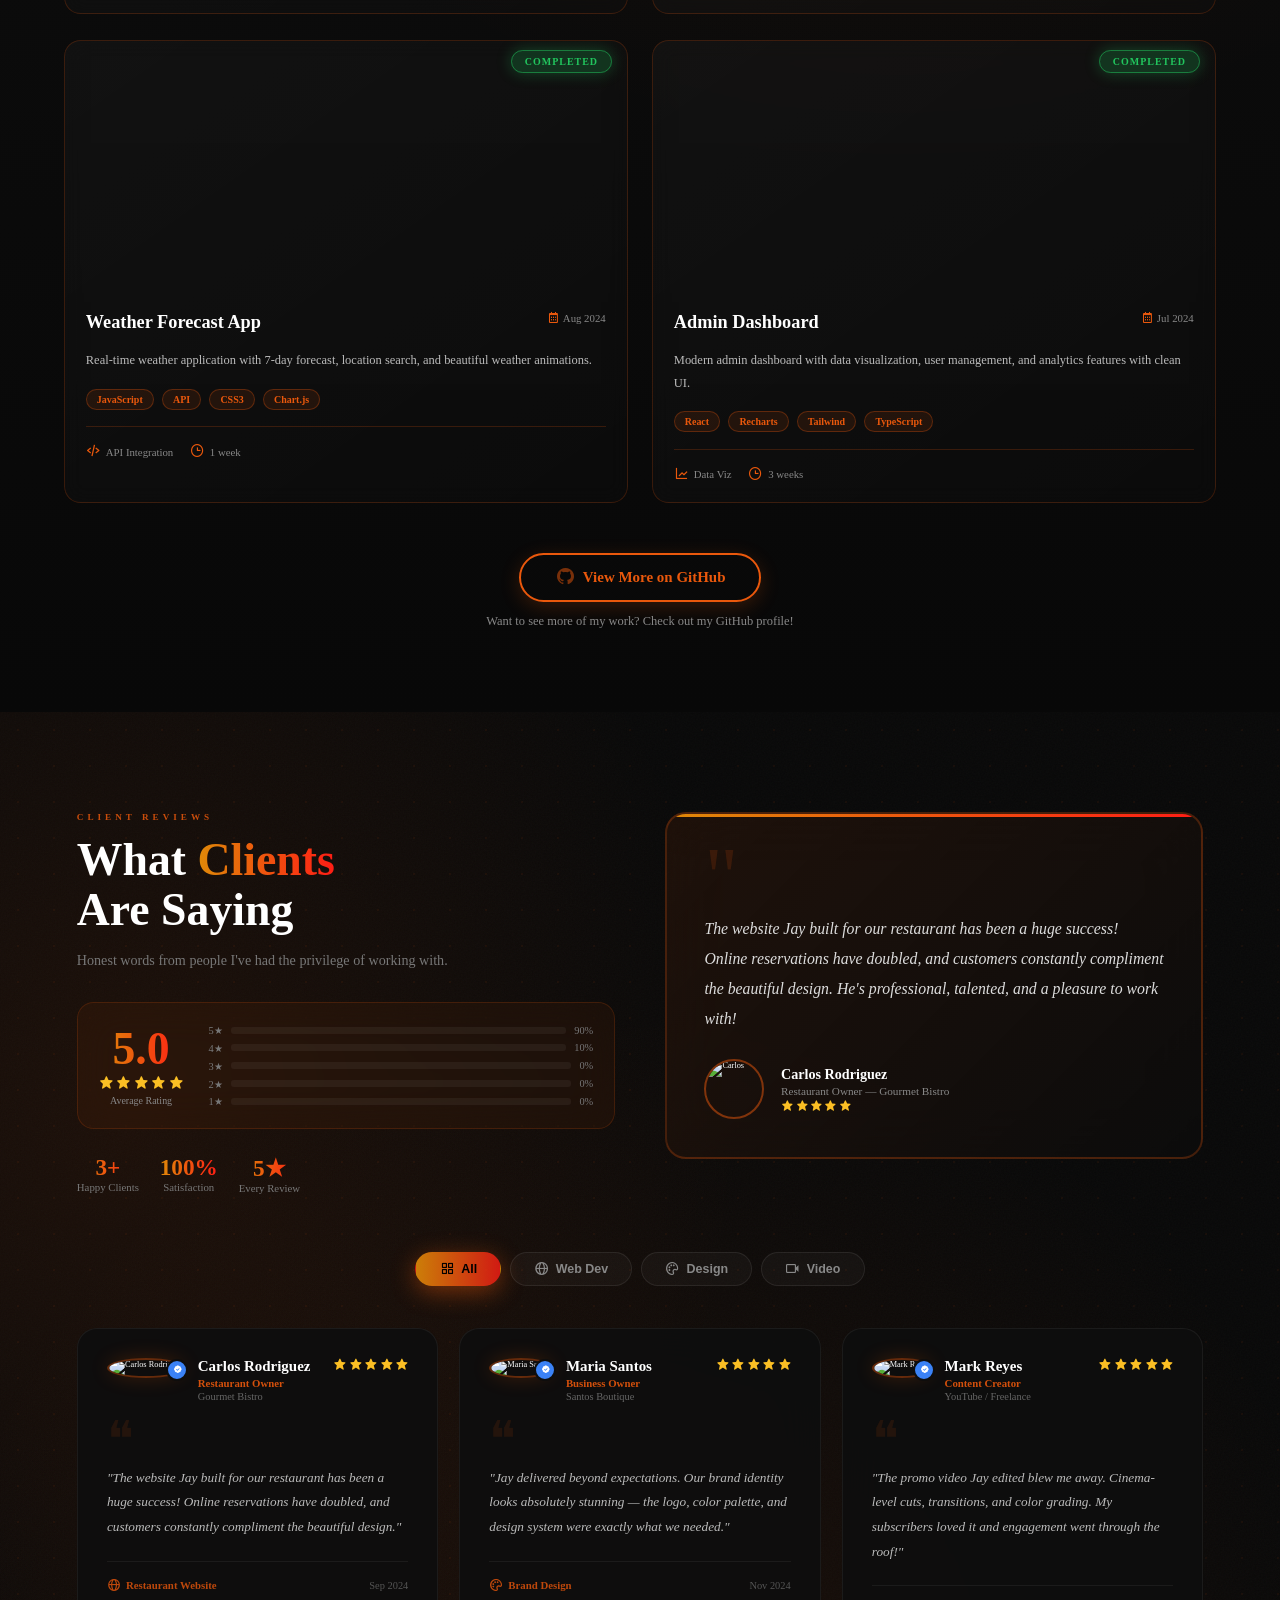
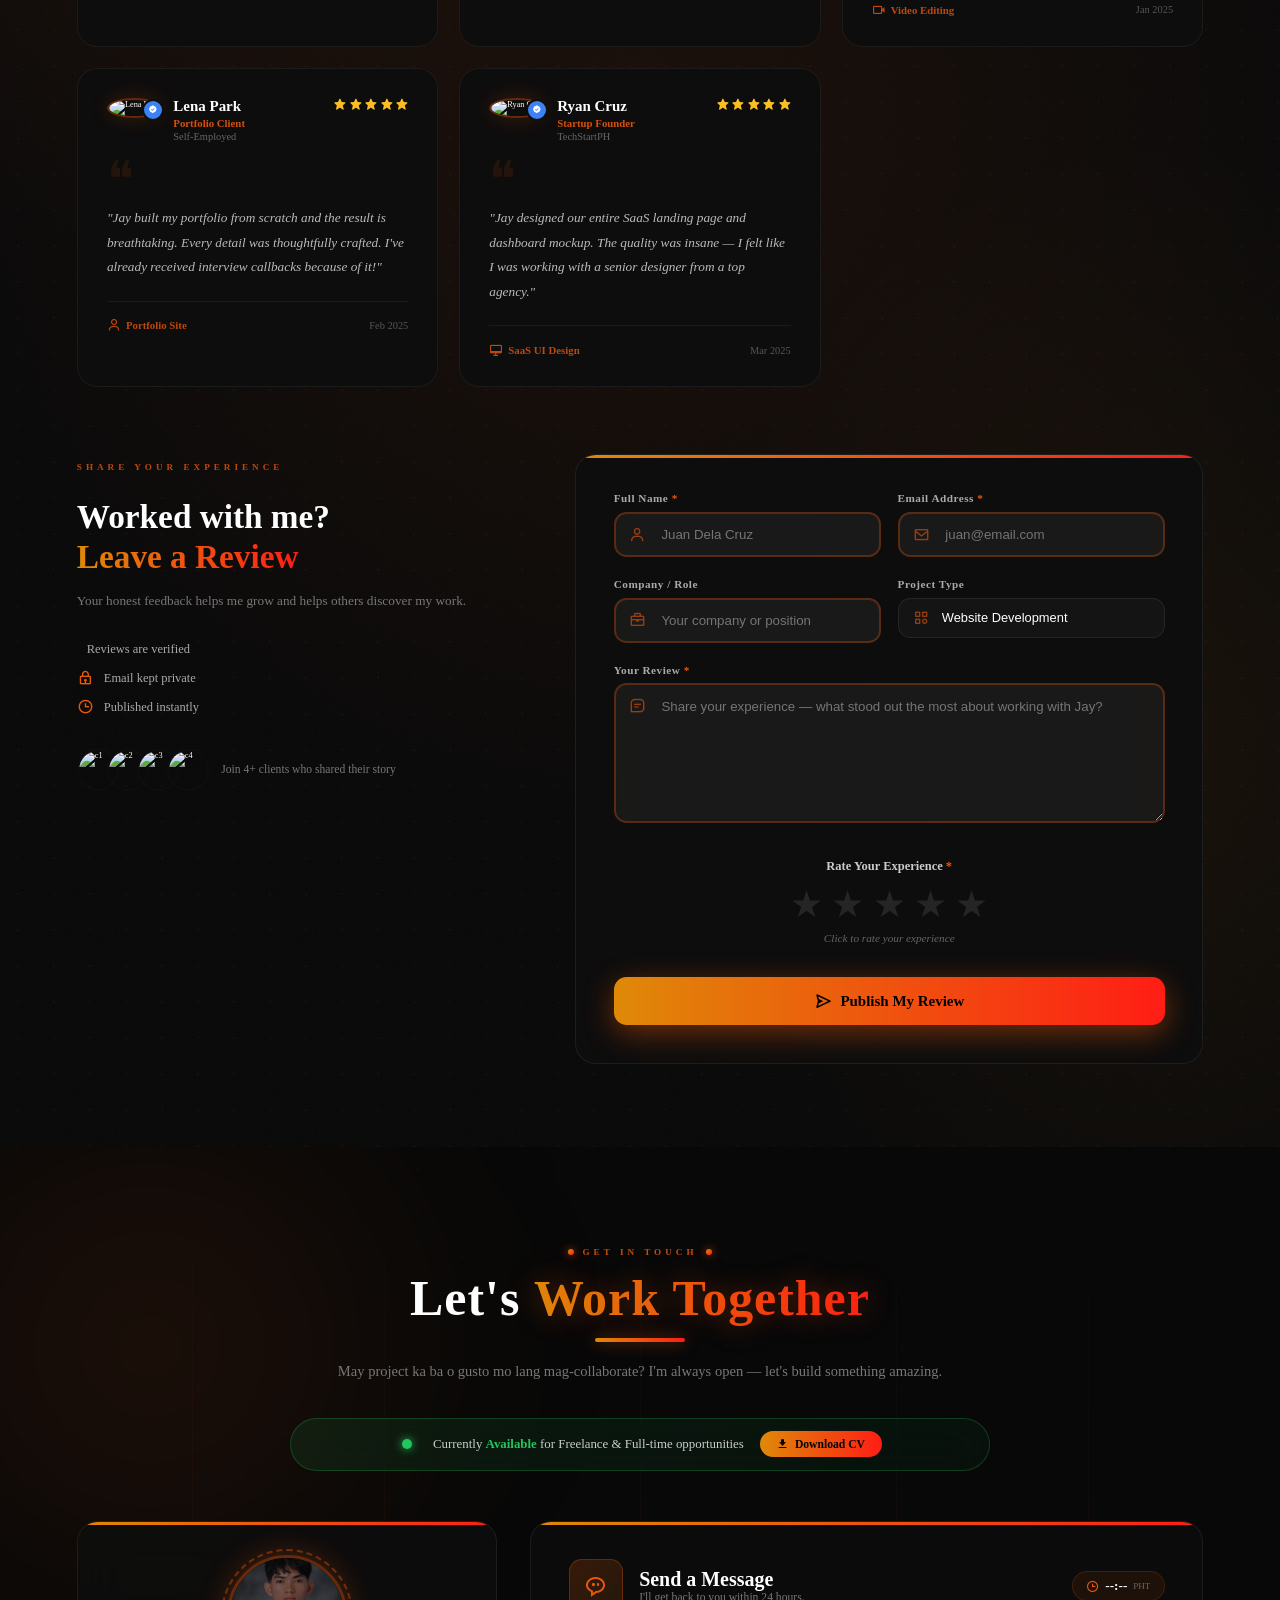
==== commit 7b6de2d7: "HIRE BUTTON FIX" ====
--- a/index.html
+++ b/index.html
@@ -113,7 +113,10 @@
 
 
            <div class="btn-group">
-              <a href="#" class="btn">Hire</a>
+              <button class="btn btn-hire-modal" id="openHireModal">
+                <i class='bx bx-briefcase'></i> Hire Me
+                <span class="hire-avail-dot"></span>
+              </button>
               <a href="#contact" class="btn">Contact</a>
               <a href="project-folder\nOCTA_Resume_Final.pdf" download class="btn btn-download">
               Download CV <i class='bx bxs-file-pdf'></i>
@@ -2856,6 +2859,97 @@
 
 </footer>
 
+
+<!-- ═══════════════════════════════════════════════════════
+     HIRE ME MODAL — JVOR DEV.
+═══════════════════════════════════════════════════════ -->
+<div id="hireMeModal" class="hm-overlay" role="dialog" aria-modal="true" aria-labelledby="hm-title">
+  <div class="hm-backdrop"></div>
+  <div class="hm-panel">
+
+    <div class="hm-orb hm-orb-1"></div>
+    <div class="hm-orb hm-orb-2"></div>
+
+    <button class="hm-close" id="closeHireModal" aria-label="Close"><i class="bx bx-x"></i></button>
+
+    <div class="hm-header">
+      <div class="hm-avatar-wrap">
+        <img src="imgae\pormalko.jpg" alt="Jay Octa" class="hm-avatar">
+        <span class="hm-avail-badge"><span class="hm-avail-pulse"></span>Available Now</span>
+      </div>
+      <div class="hm-header-info">
+        <span class="hm-eyebrow">Ready to work with you</span>
+        <h2 class="hm-name" id="hm-title">JVOR DEV.</h2>
+        <p class="hm-role">Full Stack Developer &amp; UI/UX Designer</p>
+        <div class="hm-tags">
+          <span class="hm-tag"><i class="bx bx-map-pin"></i> Capalonga, PH</span>
+          <span class="hm-tag"><i class="bx bx-time"></i> PHT (UTC+8)</span>
+          <span class="hm-tag"><i class="bx bx-globe"></i> Remote Friendly</span>
+        </div>
+      </div>
+    </div>
+
+    <div class="hm-section">
+      <p class="hm-section-label"><i class="bx bx-layer"></i> What I Offer</p>
+      <div class="hm-services">
+        <div class="hm-service-card"><i class="bx bx-code-alt"></i><span>Web Development</span></div>
+        <div class="hm-service-card"><i class="bx bx-palette"></i><span>UI/UX Design</span></div>
+        <div class="hm-service-card"><i class="bx bx-mobile-alt"></i><span>Responsive Design</span></div>
+        <div class="hm-service-card"><i class="bx bx-video"></i><span>Video Editing</span></div>
+        <div class="hm-service-card"><i class="bx bx-store"></i><span>Landing Pages</span></div>
+        <div class="hm-service-card"><i class="bx bxl-figma"></i><span>Prototyping</span></div>
+      </div>
+    </div>
+
+    <div class="hm-stats-row">
+      <div class="hm-stat"><span class="hm-stat-n">5+</span><span class="hm-stat-l">Projects Done</span></div>
+      <div class="hm-stat-div"></div>
+      <div class="hm-stat"><span class="hm-stat-n">3+</span><span class="hm-stat-l">Happy Clients</span></div>
+      <div class="hm-stat-div"></div>
+      <div class="hm-stat"><span class="hm-stat-n">100%</span><span class="hm-stat-l">Satisfaction</span></div>
+      <div class="hm-stat-div"></div>
+      <div class="hm-stat"><span class="hm-stat-n">&lt;24h</span><span class="hm-stat-l">Response Time</span></div>
+    </div>
+
+    <div class="hm-section">
+      <p class="hm-section-label"><i class="bx bx-send"></i> Reach Me Via</p>
+      <div class="hm-contact-options">
+        <button class="hm-contact-btn hm-copy-email" data-email="jvrocta@gmail.com">
+          <div class="hm-cb-icon"><i class="bx bx-envelope"></i></div>
+          <div class="hm-cb-info"><span class="hm-cb-label">Email</span><span class="hm-cb-val">jvrocta@gmail.com</span></div>
+          <div class="hm-cb-action"><i class="bx bx-copy"></i><span>Copy</span></div>
+        </button>
+        <a class="hm-contact-btn" href="https://m.me/jay.a.octa.2025" target="_blank" rel="noopener">
+          <div class="hm-cb-icon hm-fb"><i class="bx bxl-messenger"></i></div>
+          <div class="hm-cb-info"><span class="hm-cb-label">Facebook Messenger</span><span class="hm-cb-val">jay.a.octa.2025</span></div>
+          <div class="hm-cb-action"><i class="bx bx-link-external"></i><span>Open</span></div>
+        </a>
+        <a class="hm-contact-btn" href="https://github.com/JVOR3" target="_blank" rel="noopener">
+          <div class="hm-cb-icon hm-gh"><i class="bx bxl-github"></i></div>
+          <div class="hm-cb-info"><span class="hm-cb-label">GitHub</span><span class="hm-cb-val">github.com/JVOR3</span></div>
+          <div class="hm-cb-action"><i class="bx bx-link-external"></i><span>View</span></div>
+        </a>
+      </div>
+    </div>
+
+    <div class="hm-footer">
+      <a href="#contact" class="hm-cta-btn" id="hm-go-contact">
+        <i class="bx bx-message-square-dots"></i>
+        Send Me a Project Brief
+      </a>
+      <div class="hm-footer-row">
+        <span class="hm-footer-or">or</span>
+        <a href="project-folder\nOCTA_Resume_Final.pdf" download class="hm-cta-ghost">
+          <i class="bx bxs-file-pdf"></i> Download My CV
+        </a>
+      </div>
+    </div>
+
+  </div>
+</div>
+
+<div class="hm-toast" id="hmCopyToast"><i class="bx bx-check-circle"></i> Email copied to clipboard!</div>
+
 <script src="script.js" type="module"></script>
 </body>
 </html>
--- a/STYLE.CSS
+++ b/STYLE.CSS
@@ -11622,4 +11622,871 @@
 .tr-photo-remove:hover {
   background: rgba(239,68,68,0.2);
   border-color: #ef4444;
+}
+
+/* ═══════════════════════════════════════════════════════════════════
+   COMPREHENSIVE MOBILE RESPONSIVENESS — JVOR DEV. PORTFOLIO
+   Covers: 1024px (tablet), 768px (small tablet), 480px (mobile), 360px (small phone)
+═══════════════════════════════════════════════════════════════════ */
+
+/* ── Base html font scaling ──────────────────────────────────────── */
+@media (max-width: 1024px) {
+  html { font-size: 55%; }
+}
+@media (max-width: 768px) {
+  html { font-size: 50%; }
+  section { padding: 8rem 5%; }
+}
+@media (max-width: 480px) {
+  html { font-size: 45%; }
+  section { padding: 6rem 4%; }
+}
+@media (max-width: 360px) {
+  html { font-size: 40%; }
+  section { padding: 5rem 4%; }
+}
+
+/* ── Header ──────────────────────────────────────────────────────── */
+@media (max-width: 768px) {
+  .header {
+    padding: 1.2rem 5%;
+  }
+  .logo { font-size: 2.2rem; }
+  .gradient-btn { display: none; }
+}
+@media (max-width: 480px) {
+  .header { padding: 1rem 4%; }
+  .logo { font-size: 2rem; }
+}
+
+/* ── HOME SECTION ────────────────────────────────────────────────── */
+@media (max-width: 1024px) {
+  .home {
+    flex-direction: column-reverse;
+    gap: 4rem;
+    padding-top: 12rem;
+    min-height: auto;
+    text-align: center;
+  }
+  .home-content {
+    align-items: center;
+    text-align: center;
+  }
+  .home-content h2 {
+    text-align: center;
+    border-left: none;
+    border-bottom: 3px solid var(--main-color);
+    padding-left: 0;
+    padding-bottom: 0.5rem;
+  }
+  .home-img { justify-content: center; }
+  .btn-group { justify-content: center; }
+  .social-icons { justify-content: center; }
+  .intro-text, .tagline { text-align: center; max-width: 100%; }
+}
+
+@media (max-width: 768px) {
+  .home {
+    gap: 3rem;
+    padding-top: 10rem;
+  }
+  .home-content h1 { font-size: 5rem; }
+  .home-content h3 { font-size: 2.8rem; margin: 0.8rem 0; }
+  .home-content p { font-size: 2rem; }
+  .home-title { font-size: 5rem; }
+  .orbit-container { width: 240px; height: 240px; }
+  .profile-img { width: 180px; height: 280px; }
+  .orbit-icons { width: 290px; height: 290px; }
+  .orbit-icons i { font-size: 30px; }
+  .btn-group {
+    flex-wrap: wrap;
+    gap: 1rem;
+    justify-content: center;
+  }
+  .btn { font-size: 1.5rem; padding: 1rem 2.5rem; }
+  .btn-download { font-size: 1.4rem; padding: 1rem 2rem; }
+}
+
+@media (max-width: 480px) {
+  .home { gap: 2.5rem; padding-top: 9rem; }
+  .home-content h1 { font-size: 4rem; }
+  .home-content h3 { font-size: 2.4rem; }
+  .home-title { font-size: 4rem; }
+  .orbit-container { width: 200px; height: 200px; }
+  .profile-img { width: 150px; height: 230px; }
+  .orbit-icons { width: 240px; height: 240px; }
+  .orbit-icons i { font-size: 24px; }
+  .btn-group { flex-direction: column; align-items: center; }
+  .btn, .btn-download { width: 80%; text-align: center; }
+}
+
+/* ── ABOUT SECTION ───────────────────────────────────────────────── */
+@media (max-width: 1024px) {
+  .about-hero-strip {
+    grid-template-columns: 1fr;
+    text-align: center;
+    gap: 3rem;
+    padding: 3rem 2rem;
+  }
+  .about-hero-photo-col { justify-content: center; }
+  .about-hero-role, .about-hero-actions { justify-content: center; flex-wrap: wrap; }
+  .about-chips { justify-content: center; }
+  .about-hero-name { font-size: 3.5rem; }
+  .about-details-grid { grid-template-columns: 1fr 1fr; gap: 1.5rem; }
+  .about-timeline-row { gap: 2rem; }
+}
+
+@media (max-width: 768px) {
+  .about-details-grid { grid-template-columns: 1fr; }
+  .about-timeline-row { flex-direction: column; align-items: center; }
+  .about-hero-name { font-size: 3rem; }
+  .about-tabs { flex-wrap: wrap; gap: 0.8rem; }
+  .about-tab-btn { font-size: 1.3rem; padding: 0.8rem 1.5rem; }
+}
+
+@media (max-width: 480px) {
+  .about-hero-photo { width: 140px; height: 140px; }
+  .about-hero-name { font-size: 2.5rem; }
+}
+
+/* ── CERTIFICATES SECTION ────────────────────────────────────────── */
+@media (max-width: 1024px) {
+  .cert-grid,
+  .certificates-grid {
+    grid-template-columns: repeat(2, 1fr);
+    gap: 2rem;
+  }
+}
+@media (max-width: 600px) {
+  .cert-grid,
+  .certificates-grid {
+    grid-template-columns: 1fr;
+  }
+  .cert-card, .certificate-card { width: 100%; }
+}
+
+/* ── SKILLS / TECH SKILLS SECTION ───────────────────────────────── */
+@media (max-width: 1024px) {
+  .skills-grid,
+  .tech-skills-grid,
+  .ts-grid {
+    grid-template-columns: repeat(2, 1fr);
+    gap: 2rem;
+  }
+}
+@media (max-width: 600px) {
+  .skills-grid,
+  .tech-skills-grid,
+  .ts-grid {
+    grid-template-columns: 1fr;
+  }
+  .ts-card { padding: 2rem; }
+}
+
+/* ── SERVICES SECTION ────────────────────────────────────────────── */
+@media (max-width: 1024px) {
+  .services-container,
+  .services-grid,
+  .sv-grid {
+    grid-template-columns: repeat(2, 1fr);
+    gap: 2.5rem;
+  }
+}
+@media (max-width: 600px) {
+  .services-container,
+  .services-grid,
+  .sv-grid {
+    grid-template-columns: 1fr;
+  }
+  .service-card, .sv-card { width: 100%; }
+}
+
+/* ── PROJECTS SECTION ────────────────────────────────────────────── */
+@media (max-width: 1024px) {
+  .projects-grid,
+  .pj-grid {
+    grid-template-columns: repeat(2, 1fr);
+    gap: 2.5rem;
+  }
+  .project-filters, .pj-filters {
+    flex-wrap: wrap;
+    gap: 0.8rem;
+    justify-content: center;
+  }
+}
+@media (max-width: 768px) {
+  .projects-grid,
+  .pj-grid {
+    grid-template-columns: 1fr;
+  }
+  .project-card, .pj-card { width: 100%; }
+}
+@media (max-width: 480px) {
+  .pj-filter-btn, .filter-btn { font-size: 1.3rem; padding: 0.8rem 1.6rem; }
+}
+
+/* ── TESTIMONIALS SECTION ────────────────────────────────────────── */
+@media (max-width: 768px) {
+  .testi-grid { grid-template-columns: 1fr; }
+  .testi-overall-bar {
+    grid-template-columns: 1fr;
+    text-align: center;
+    padding: 2.5rem 2rem;
+    gap: 2rem;
+  }
+  .overall-stats-mini { flex-wrap: wrap; justify-content: center; gap: 1rem; }
+  .testi-card--featured { grid-column: span 1; }
+  .rfv2-row { grid-template-columns: 1fr; }
+  .add-review-v2 { padding: 2.5rem 2rem; }
+}
+
+/* ── CONTACT SECTION ─────────────────────────────────────────────── */
+@media (max-width: 1024px) {
+  .contact-container,
+  .ct-container,
+  .ct-grid {
+    grid-template-columns: 1fr;
+    gap: 3rem;
+  }
+  .ct-info-col, .ct-form-col { width: 100%; }
+  .ct-map-frame iframe { height: 280px; }
+}
+@media (max-width: 768px) {
+  .ct-info-items { grid-template-columns: 1fr; }
+  .ct-form-row { grid-template-columns: 1fr; }
+}
+@media (max-width: 480px) {
+  .ct-map-frame iframe { height: 220px; }
+  .ct-submit-btn, .contact-submit { width: 100%; justify-content: center; }
+}
+
+/* ── FOOTER ──────────────────────────────────────────────────────── */
+@media (max-width: 1024px) {
+  .ft-main {
+    grid-template-columns: repeat(2, 1fr);
+    gap: 3rem;
+  }
+  .ft-col-brand { grid-column: span 2; }
+}
+@media (max-width: 768px) {
+  .ft-main { grid-template-columns: 1fr; gap: 2.5rem; }
+  .ft-col-brand { grid-column: span 1; }
+  .ft-cta-banner {
+    flex-direction: column;
+    text-align: center;
+    gap: 2rem;
+    padding: 3rem 2rem;
+  }
+  .ft-cta-actions { justify-content: center; flex-wrap: wrap; }
+  .ft-cta-stats { flex-wrap: wrap; justify-content: center; }
+  .ft-bottom {
+    flex-direction: column;
+    text-align: center;
+    gap: 1.5rem;
+  }
+  .ft-bottom-right { justify-content: center; }
+  .ft-bottom-center { justify-content: center; }
+}
+@media (max-width: 480px) {
+  .ft-cta-btn { width: 100%; justify-content: center; text-align: center; }
+  .ft-social-icons { justify-content: center; }
+  .ft-links { columns: 2; gap: 0.5rem; }
+}
+
+/* ── FLOATING HIRE ME BUTTON ─────────────────────────────────────── */
+@media (max-width: 480px) {
+  #floating-hire {
+    bottom: 1.5rem;
+    right: 1.5rem;
+    padding: 0.8rem 1.4rem;
+    font-size: 1.3rem;
+  }
+  #floating-hire span { display: none; }
+}
+
+/* ── SCROLL PROGRESS BAR ─────────────────────────────────────────── */
+@media (max-width: 480px) {
+  #scroll-progress-bar { height: 2px; }
+}
+
+/* ── GENERAL SECTION HEADINGS ────────────────────────────────────── */
+@media (max-width: 768px) {
+  .section-title, .heading, h2.heading {
+    font-size: 3.5rem !important;
+    text-align: center;
+  }
+  .section-subtitle, .sub-heading {
+    font-size: 1.5rem;
+    text-align: center;
+  }
+}
+@media (max-width: 480px) {
+  .section-title, .heading, h2.heading {
+    font-size: 3rem !important;
+  }
+}
+
+/* ── PREVENT HORIZONTAL OVERFLOW ────────────────────────────────── */
+html, body {
+  overflow-x: hidden;
+  max-width: 100%;
+}
+img, video, canvas, iframe, embed, object {
+  max-width: 100%;
+  height: auto;
+}
+
+
+
+/* ═══════════════════════════════════════════════════════════════════
+   HIRE ME MODAL — JVOR DEV.
+═══════════════════════════════════════════════════════════════════ */
+
+/* ── Hire button upgrade ─────────────────────────────────────────── */
+.btn-hire-modal {
+  position: relative;
+  display: inline-flex;
+  align-items: center;
+  gap: 0.6rem;
+  cursor: pointer;
+  border: none;
+  font-family: inherit;
+  font-size: inherit;
+  font-weight: inherit;
+  letter-spacing: inherit;
+  overflow: hidden;
+}
+.btn-hire-modal::before {
+  content: '';
+  position: absolute;
+  inset: 0;
+  background: linear-gradient(270deg, rgba(255,255,255,0.12), transparent);
+  opacity: 0;
+  transition: opacity 0.3s ease;
+}
+.btn-hire-modal:hover::before { opacity: 1; }
+
+/* Pulsing availability dot on button */
+.hire-avail-dot {
+  width: 8px;
+  height: 8px;
+  background: #22c55e;
+  border-radius: 50%;
+  box-shadow: 0 0 0 0 rgba(34,197,94,0.7);
+  animation: hireAvailPulse 2s ease-in-out infinite;
+  flex-shrink: 0;
+}
+@keyframes hireAvailPulse {
+  0%   { box-shadow: 0 0 0 0 rgba(34,197,94,0.7); }
+  70%  { box-shadow: 0 0 0 7px rgba(34,197,94,0); }
+  100% { box-shadow: 0 0 0 0 rgba(34,197,94,0); }
+}
+
+/* ── Overlay ─────────────────────────────────────────────────────── */
+.hm-overlay {
+  position: fixed;
+  inset: 0;
+  z-index: 99999;
+  display: flex;
+  align-items: center;
+  justify-content: center;
+  padding: 1.5rem;
+  opacity: 0;
+  pointer-events: none;
+  transition: opacity 0.35s cubic-bezier(0.16,1,0.3,1);
+}
+.hm-overlay.open {
+  opacity: 1;
+  pointer-events: all;
+}
+
+/* Backdrop blur */
+.hm-backdrop {
+  position: absolute;
+  inset: 0;
+  background: rgba(4, 4, 6, 0.82);
+  backdrop-filter: blur(12px);
+  -webkit-backdrop-filter: blur(12px);
+}
+
+/* ── Panel ───────────────────────────────────────────────────────── */
+.hm-panel {
+  position: relative;
+  width: 100%;
+  max-width: 680px;
+  max-height: 92vh;
+  overflow-y: auto;
+  background: linear-gradient(145deg, #0e0e12, #141418);
+  border: 1px solid rgba(234,88,12,0.25);
+  border-radius: 2rem;
+  padding: 3rem 3rem 2.5rem;
+  box-shadow:
+    0 0 0 1px rgba(255,255,255,0.04) inset,
+    0 30px 80px rgba(0,0,0,0.7),
+    0 0 60px rgba(234,88,12,0.08);
+  transform: translateY(28px) scale(0.97);
+  transition: transform 0.4s cubic-bezier(0.16,1,0.3,1);
+  scrollbar-width: thin;
+  scrollbar-color: rgba(234,88,12,0.3) transparent;
+}
+.hm-overlay.open .hm-panel {
+  transform: translateY(0) scale(1);
+}
+.hm-panel::-webkit-scrollbar { width: 4px; }
+.hm-panel::-webkit-scrollbar-thumb { background: rgba(234,88,12,0.3); border-radius: 4px; }
+
+/* Ambient orbs */
+.hm-orb {
+  position: absolute;
+  border-radius: 50%;
+  pointer-events: none;
+  filter: blur(70px);
+  z-index: 0;
+}
+.hm-orb-1 {
+  width: 300px; height: 300px;
+  top: -80px; left: -80px;
+  background: radial-gradient(circle, rgba(234,88,12,0.12), transparent 70%);
+}
+.hm-orb-2 {
+  width: 250px; height: 250px;
+  bottom: -60px; right: -60px;
+  background: radial-gradient(circle, rgba(255,140,0,0.09), transparent 70%);
+}
+
+/* Close button */
+.hm-close {
+  position: absolute;
+  top: 1.4rem; right: 1.4rem;
+  width: 38px; height: 38px;
+  background: rgba(255,255,255,0.05);
+  border: 1px solid rgba(255,255,255,0.1);
+  border-radius: 50%;
+  color: rgba(255,255,255,0.6);
+  font-size: 1.6rem;
+  display: flex; align-items: center; justify-content: center;
+  cursor: pointer;
+  transition: all 0.25s ease;
+  z-index: 2;
+}
+.hm-close:hover {
+  background: rgba(234,88,12,0.2);
+  border-color: rgba(234,88,12,0.5);
+  color: #ea580c;
+  transform: rotate(90deg);
+}
+
+/* ── Header ──────────────────────────────────────────────────────── */
+.hm-header {
+  position: relative;
+  z-index: 1;
+  display: flex;
+  align-items: flex-start;
+  gap: 2rem;
+  margin-bottom: 2.5rem;
+  padding-bottom: 2.5rem;
+  border-bottom: 1px solid rgba(255,255,255,0.07);
+}
+.hm-avatar-wrap {
+  position: relative;
+  flex-shrink: 0;
+}
+.hm-avatar {
+  width: 90px;
+  height: 90px;
+  border-radius: 50%;
+  object-fit: cover;
+  border: 2.5px solid rgba(234,88,12,0.5);
+  box-shadow: 0 0 25px rgba(234,88,12,0.3);
+}
+.hm-avail-badge {
+  position: absolute;
+  bottom: -6px;
+  left: 50%;
+  transform: translateX(-50%);
+  background: rgba(22,163,74,0.2);
+  border: 1px solid rgba(34,197,94,0.4);
+  color: #4ade80;
+  font-size: 0.7rem;
+  font-weight: 700;
+  letter-spacing: 0.5px;
+  padding: 3px 10px;
+  border-radius: 20px;
+  white-space: nowrap;
+  display: flex;
+  align-items: center;
+  gap: 5px;
+}
+.hm-avail-pulse {
+  width: 6px; height: 6px;
+  background: #4ade80;
+  border-radius: 50%;
+  animation: hireAvailPulse 1.8s ease-in-out infinite;
+}
+.hm-header-info { flex: 1; }
+.hm-eyebrow {
+  display: block;
+  font-size: 1.05rem;
+  letter-spacing: 3px;
+  font-weight: 700;
+  color: rgba(234,88,12,0.85);
+  text-transform: uppercase;
+  margin-bottom: 0.4rem;
+}
+.hm-name {
+  font-size: 2.6rem;
+  font-weight: 800;
+  color: #fff;
+  line-height: 1.1;
+  margin-bottom: 0.4rem;
+}
+.hm-role {
+  font-size: 1.3rem;
+  color: rgba(255,255,255,0.55);
+  margin-bottom: 1rem;
+}
+.hm-tags {
+  display: flex;
+  flex-wrap: wrap;
+  gap: 0.6rem;
+}
+.hm-tag {
+  display: inline-flex;
+  align-items: center;
+  gap: 5px;
+  font-size: 1.05rem;
+  color: rgba(255,255,255,0.45);
+  background: rgba(255,255,255,0.04);
+  border: 1px solid rgba(255,255,255,0.08);
+  padding: 4px 12px;
+  border-radius: 20px;
+}
+.hm-tag i { color: rgba(234,88,12,0.7); font-size: 1rem; }
+
+/* ── Section label ───────────────────────────────────────────────── */
+.hm-section { position: relative; z-index: 1; margin-bottom: 2rem; }
+.hm-section-label {
+  display: flex;
+  align-items: center;
+  gap: 7px;
+  font-size: 1.05rem;
+  font-weight: 700;
+  letter-spacing: 2.5px;
+  text-transform: uppercase;
+  color: rgba(234,88,12,0.8);
+  margin-bottom: 1.2rem;
+}
+.hm-section-label i { font-size: 1.2rem; }
+
+/* ── Services grid ───────────────────────────────────────────────── */
+.hm-services {
+  display: grid;
+  grid-template-columns: repeat(3, 1fr);
+  gap: 1rem;
+}
+.hm-service-card {
+  display: flex;
+  flex-direction: column;
+  align-items: center;
+  justify-content: center;
+  gap: 0.6rem;
+  padding: 1.4rem 1rem;
+  background: rgba(255,255,255,0.03);
+  border: 1px solid rgba(255,255,255,0.07);
+  border-radius: 1rem;
+  text-align: center;
+  transition: all 0.25s ease;
+  cursor: default;
+}
+.hm-service-card:hover {
+  background: rgba(234,88,12,0.08);
+  border-color: rgba(234,88,12,0.35);
+  transform: translateY(-3px);
+  box-shadow: 0 8px 24px rgba(234,88,12,0.1);
+}
+.hm-service-card i {
+  font-size: 2rem;
+  color: var(--main-color);
+}
+.hm-service-card span {
+  font-size: 1.1rem;
+  color: rgba(255,255,255,0.65);
+  font-weight: 500;
+  line-height: 1.3;
+}
+
+/* ── Stats row ───────────────────────────────────────────────────── */
+.hm-stats-row {
+  position: relative;
+  z-index: 1;
+  display: flex;
+  align-items: center;
+  justify-content: space-between;
+  background: rgba(234,88,12,0.05);
+  border: 1px solid rgba(234,88,12,0.15);
+  border-radius: 1.2rem;
+  padding: 1.8rem 2rem;
+  margin-bottom: 2rem;
+  flex-wrap: wrap;
+  gap: 1rem;
+}
+.hm-stat {
+  display: flex;
+  flex-direction: column;
+  align-items: center;
+  gap: 0.3rem;
+  flex: 1;
+}
+.hm-stat-n {
+  font-size: 2.2rem;
+  font-weight: 800;
+  background: linear-gradient(90deg, #DF8908, #FF1D15);
+  -webkit-background-clip: text;
+  background-clip: text;
+  color: transparent;
+  line-height: 1;
+}
+.hm-stat-l {
+  font-size: 1rem;
+  color: rgba(255,255,255,0.45);
+  font-weight: 500;
+  text-align: center;
+}
+.hm-stat-div {
+  width: 1px;
+  height: 40px;
+  background: rgba(255,255,255,0.08);
+  flex-shrink: 0;
+}
+
+/* ── Contact option buttons ──────────────────────────────────────── */
+.hm-contact-options {
+  display: flex;
+  flex-direction: column;
+  gap: 0.9rem;
+}
+.hm-contact-btn {
+  display: flex;
+  align-items: center;
+  gap: 1.2rem;
+  padding: 1.3rem 1.6rem;
+  background: rgba(255,255,255,0.03);
+  border: 1px solid rgba(255,255,255,0.08);
+  border-radius: 1.1rem;
+  cursor: pointer;
+  transition: all 0.25s ease;
+  text-decoration: none;
+  color: inherit;
+  font-family: inherit;
+  width: 100%;
+  text-align: left;
+}
+.hm-contact-btn:hover {
+  background: rgba(234,88,12,0.08);
+  border-color: rgba(234,88,12,0.3);
+  transform: translateX(4px);
+}
+.hm-cb-icon {
+  width: 44px; height: 44px;
+  border-radius: 12px;
+  background: rgba(234,88,12,0.15);
+  border: 1px solid rgba(234,88,12,0.25);
+  display: flex; align-items: center; justify-content: center;
+  font-size: 1.6rem;
+  color: var(--main-color);
+  flex-shrink: 0;
+  transition: all 0.25s ease;
+}
+.hm-contact-btn:hover .hm-cb-icon {
+  background: rgba(234,88,12,0.25);
+  box-shadow: 0 0 16px rgba(234,88,12,0.3);
+}
+.hm-cb-icon.hm-fb { background: rgba(24,119,242,0.15); border-color: rgba(24,119,242,0.3); color: #4299e1; }
+.hm-contact-btn:hover .hm-cb-icon.hm-fb { background: rgba(24,119,242,0.25); box-shadow: 0 0 16px rgba(24,119,242,0.25); }
+.hm-cb-icon.hm-gh { background: rgba(255,255,255,0.07); border-color: rgba(255,255,255,0.15); color: #e2e8f0; }
+.hm-contact-btn:hover .hm-cb-icon.hm-gh { background: rgba(255,255,255,0.12); box-shadow: 0 0 16px rgba(255,255,255,0.1); }
+.hm-cb-info {
+  display: flex;
+  flex-direction: column;
+  gap: 2px;
+  flex: 1;
+  min-width: 0;
+}
+.hm-cb-label {
+  font-size: 1.1rem;
+  font-weight: 700;
+  color: rgba(255,255,255,0.85);
+  letter-spacing: 0.3px;
+}
+.hm-cb-val {
+  font-size: 1rem;
+  color: rgba(255,255,255,0.4);
+  white-space: nowrap;
+  overflow: hidden;
+  text-overflow: ellipsis;
+}
+.hm-cb-action {
+  display: flex;
+  align-items: center;
+  gap: 5px;
+  font-size: 1rem;
+  font-weight: 600;
+  color: rgba(234,88,12,0.7);
+  flex-shrink: 0;
+  opacity: 0;
+  transform: translateX(-6px);
+  transition: all 0.25s ease;
+}
+.hm-contact-btn:hover .hm-cb-action {
+  opacity: 1;
+  transform: translateX(0);
+}
+.hm-cb-action i { font-size: 1.2rem; }
+
+/* ── Footer CTA ──────────────────────────────────────────────────── */
+.hm-footer {
+  position: relative;
+  z-index: 1;
+  display: flex;
+  flex-direction: column;
+  gap: 1rem;
+  margin-top: 2.2rem;
+  padding-top: 2rem;
+  border-top: 1px solid rgba(255,255,255,0.07);
+}
+
+/* Primary CTA — full width, premium shimmer */
+.hm-cta-btn {
+  position: relative;
+  width: 100%;
+  display: flex;
+  align-items: center;
+  justify-content: center;
+  gap: 1rem;
+  padding: 1.6rem 2.4rem;
+  background: linear-gradient(135deg, #DF8908 0%, #ff4d00 50%, #FF1D15 100%);
+  background-size: 200% 200%;
+  color: #fff;
+  font-size: 1.5rem;
+  font-weight: 800;
+  letter-spacing: 0.8px;
+  border-radius: 1.1rem;
+  text-decoration: none;
+  transition: all 0.35s ease;
+  box-shadow:
+    0 8px 28px rgba(234,88,12,0.45),
+    0 0 0 1px rgba(255,255,255,0.08) inset;
+  overflow: hidden;
+  animation: hmGradientShift 4s ease infinite;
+}
+@keyframes hmGradientShift {
+  0%   { background-position: 0% 50%; }
+  50%  { background-position: 100% 50%; }
+  100% { background-position: 0% 50%; }
+}
+/* Shimmer sweep */
+.hm-cta-btn::before {
+  content: '';
+  position: absolute;
+  top: 0; left: -75%;
+  width: 50%; height: 100%;
+  background: linear-gradient(120deg, transparent, rgba(255,255,255,0.18), transparent);
+  transform: skewX(-20deg);
+  animation: hmShimmer 3s ease-in-out infinite;
+}
+@keyframes hmShimmer {
+  0%   { left: -75%; }
+  60%  { left: 130%; }
+  100% { left: 130%; }
+}
+.hm-cta-btn i {
+  font-size: 1.8rem;
+  flex-shrink: 0;
+}
+.hm-cta-btn:hover {
+  transform: translateY(-3px) scale(1.01);
+  box-shadow: 0 16px 44px rgba(234,88,12,0.6), 0 0 0 1px rgba(255,255,255,0.12) inset;
+}
+
+/* Secondary row — CV download + or divider */
+.hm-footer-row {
+  display: flex;
+  align-items: center;
+  gap: 1rem;
+}
+.hm-footer-or {
+  font-size: 1rem;
+  color: rgba(255,255,255,0.25);
+  font-weight: 600;
+  flex-shrink: 0;
+}
+.hm-cta-ghost {
+  flex: 1;
+  display: inline-flex;
+  align-items: center;
+  justify-content: center;
+  gap: 0.7rem;
+  padding: 1.2rem 1.8rem;
+  background: rgba(255,255,255,0.04);
+  color: rgba(255,255,255,0.6);
+  font-size: 1.25rem;
+  font-weight: 600;
+  border-radius: 1rem;
+  border: 1px solid rgba(255,255,255,0.1);
+  text-decoration: none;
+  transition: all 0.25s ease;
+  white-space: nowrap;
+}
+.hm-cta-ghost i { font-size: 1.4rem; color: rgba(234,88,12,0.7); }
+.hm-cta-ghost:hover {
+  background: rgba(234,88,12,0.08);
+  border-color: rgba(234,88,12,0.3);
+  color: #fff;
+  transform: translateY(-2px);
+}
+
+/* ── Copy Toast ──────────────────────────────────────────────────── */
+.hm-toast {
+  position: fixed;
+  bottom: 2.5rem;
+  left: 50%;
+  transform: translateX(-50%) translateY(20px);
+  background: rgba(22,163,74,0.18);
+  border: 1px solid rgba(34,197,94,0.4);
+  color: #4ade80;
+  padding: 1rem 2rem;
+  border-radius: 50px;
+  font-size: 1.3rem;
+  font-weight: 600;
+  display: flex;
+  align-items: center;
+  gap: 8px;
+  z-index: 999999;
+  backdrop-filter: blur(12px);
+  opacity: 0;
+  pointer-events: none;
+  transition: all 0.3s ease;
+}
+.hm-toast.show {
+  opacity: 1;
+  transform: translateX(-50%) translateY(0);
+}
+
+/* ── Mobile responsive ───────────────────────────────────────────── */
+@media (max-width: 600px) {
+  .hm-panel { padding: 2.2rem 1.8rem 2rem; border-radius: 1.5rem; }
+  .hm-header { flex-direction: column; align-items: center; text-align: center; }
+  .hm-tags { justify-content: center; }
+  .hm-avatar { width: 75px; height: 75px; }
+  .hm-name { font-size: 2.2rem; }
+  .hm-services { grid-template-columns: repeat(2, 1fr); }
+  .hm-stats-row { padding: 1.5rem; }
+  .hm-stat-n { font-size: 1.9rem; }
+  .hm-stat-div { display: none; }
+  .hm-footer-row { flex-direction: column; }
+  .hm-cta-ghost { width: 100%; }
+}
+@media (max-width: 400px) {
+  .hm-services { grid-template-columns: repeat(2, 1fr); gap: 0.7rem; }
+  .hm-panel { padding: 2rem 1.4rem 1.8rem; }
 }
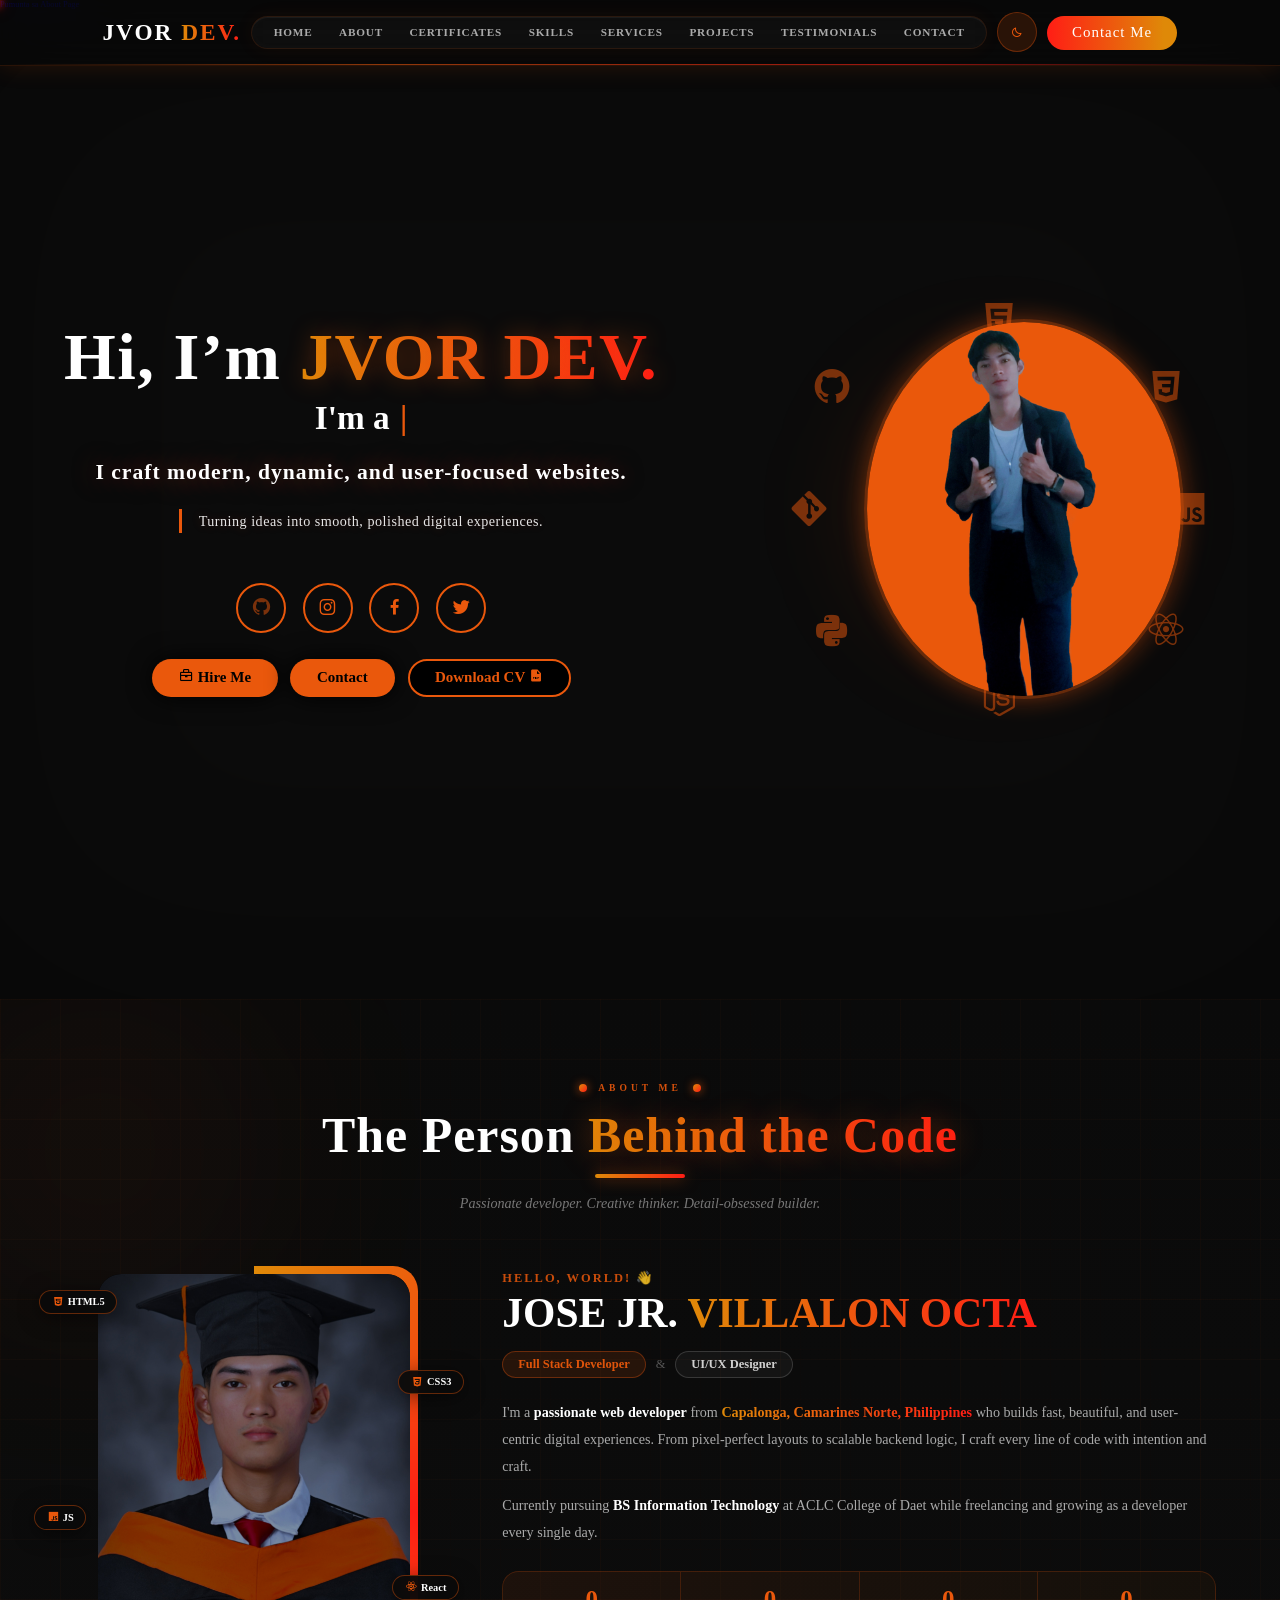
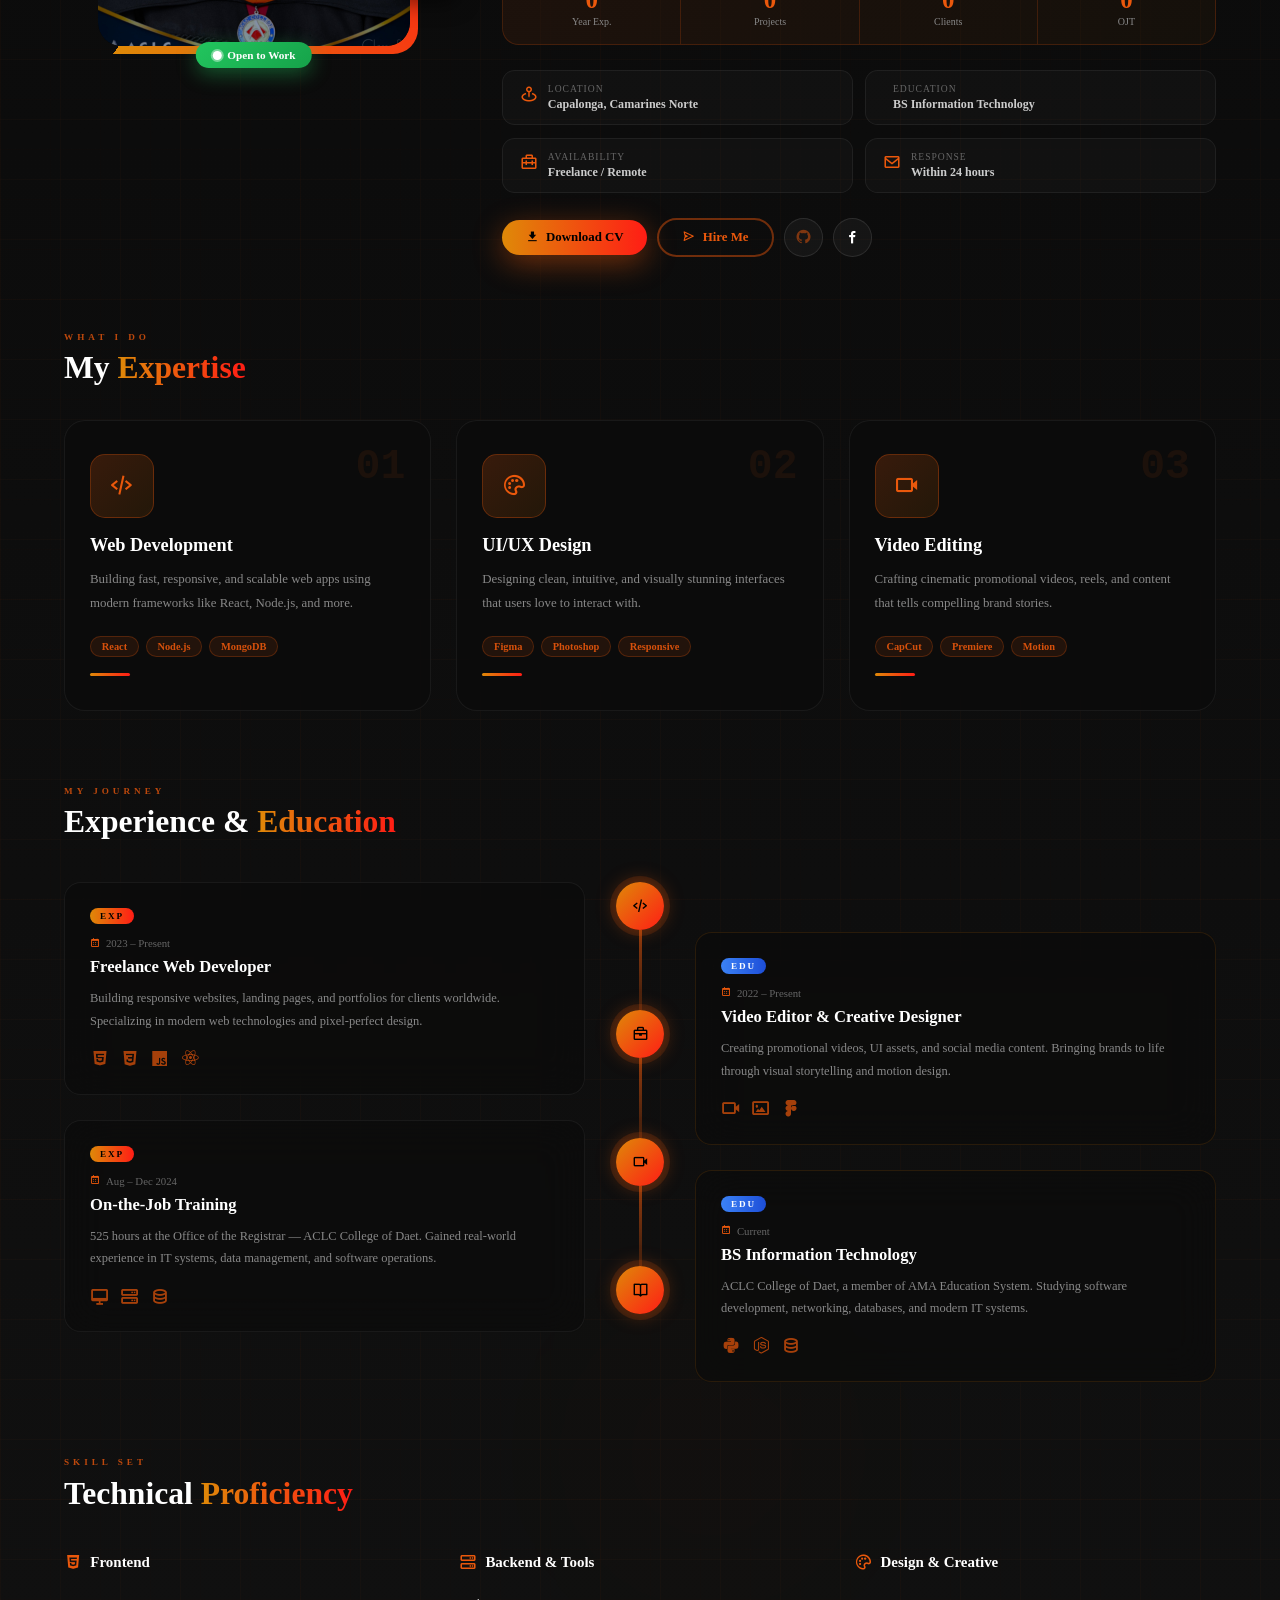
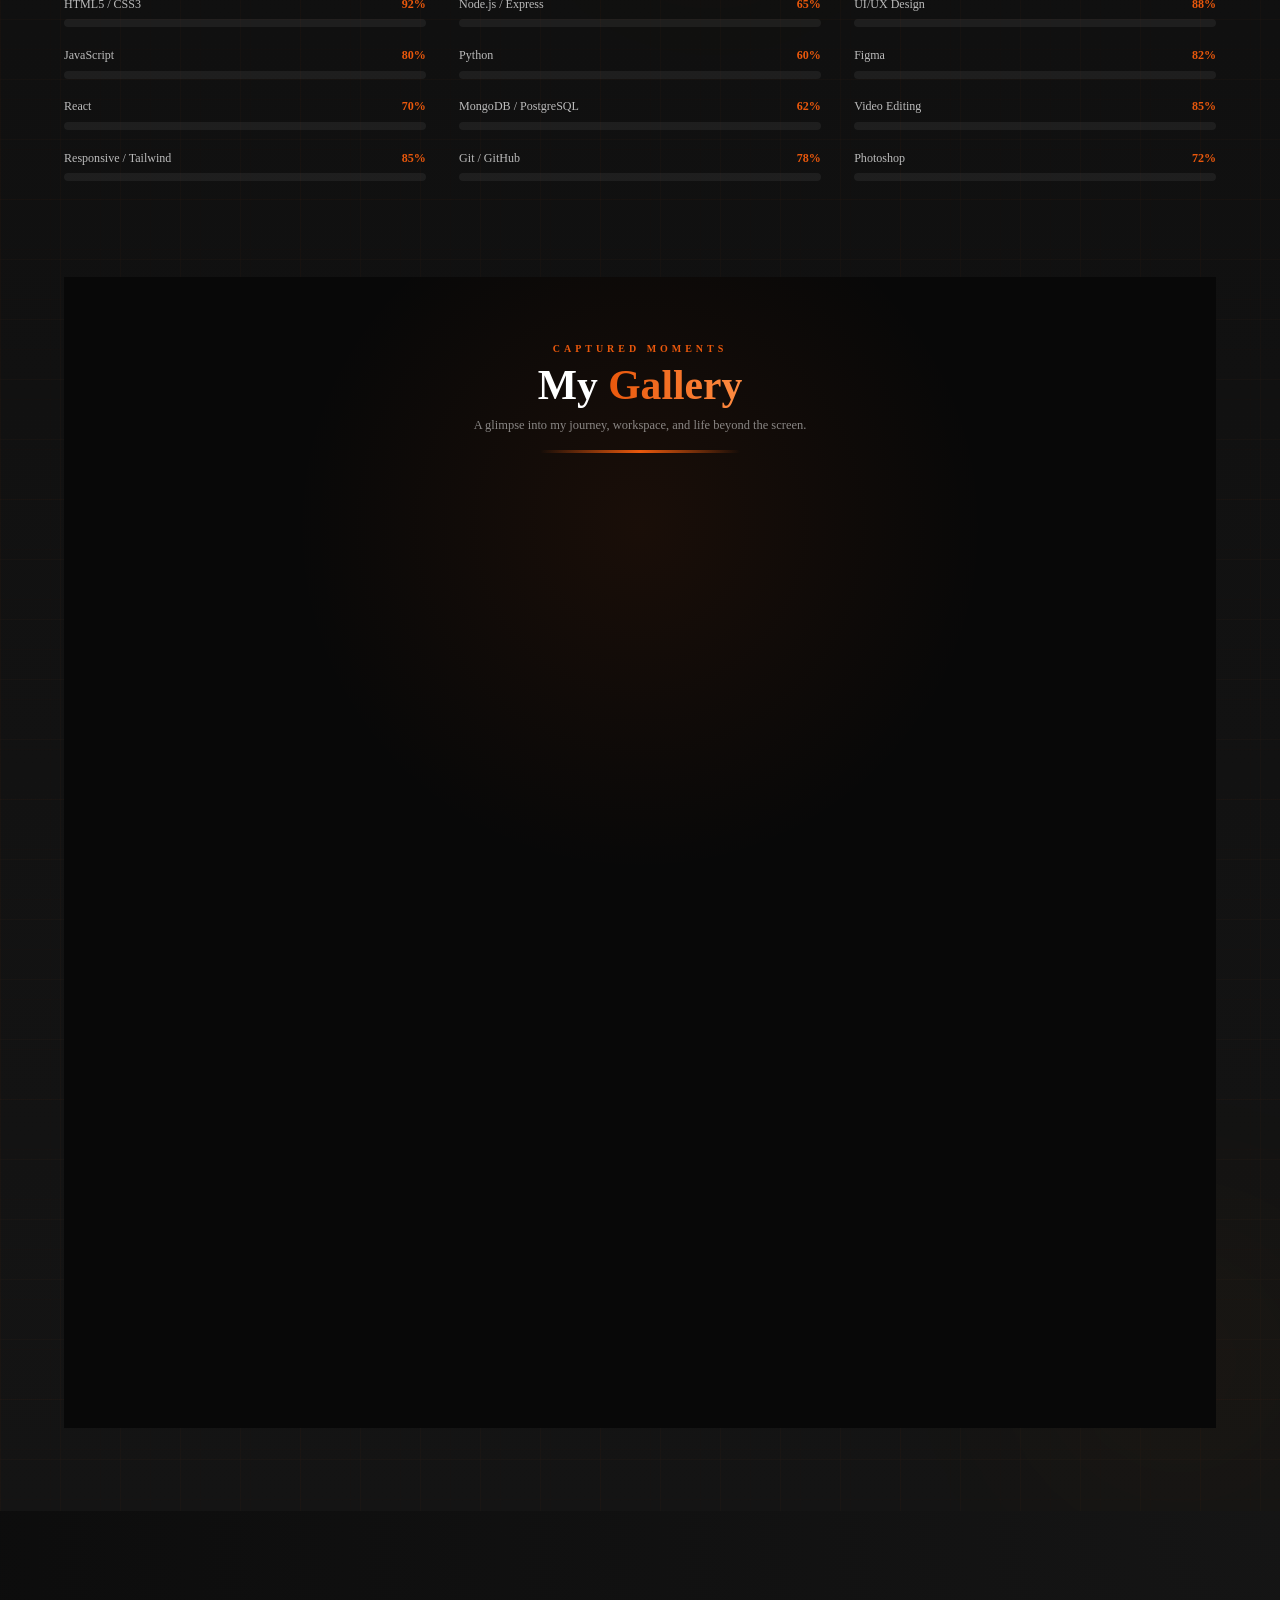
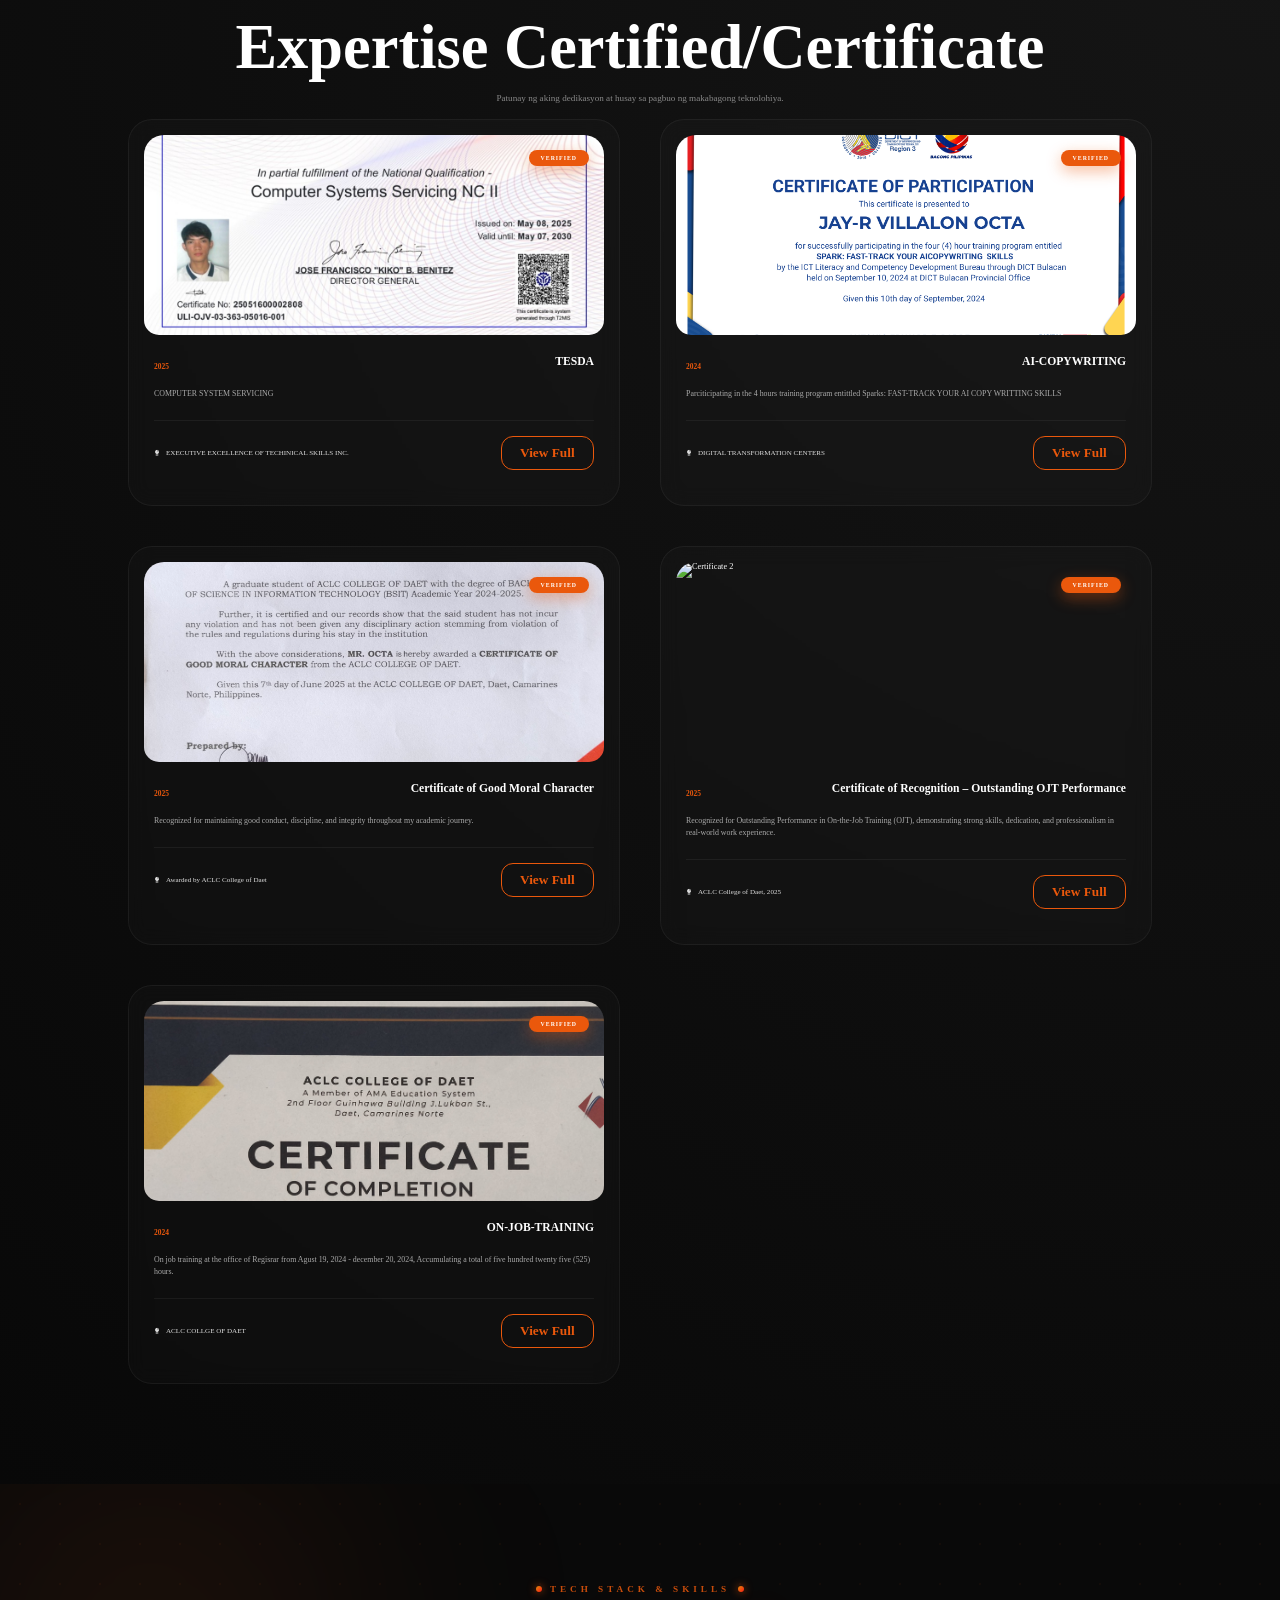
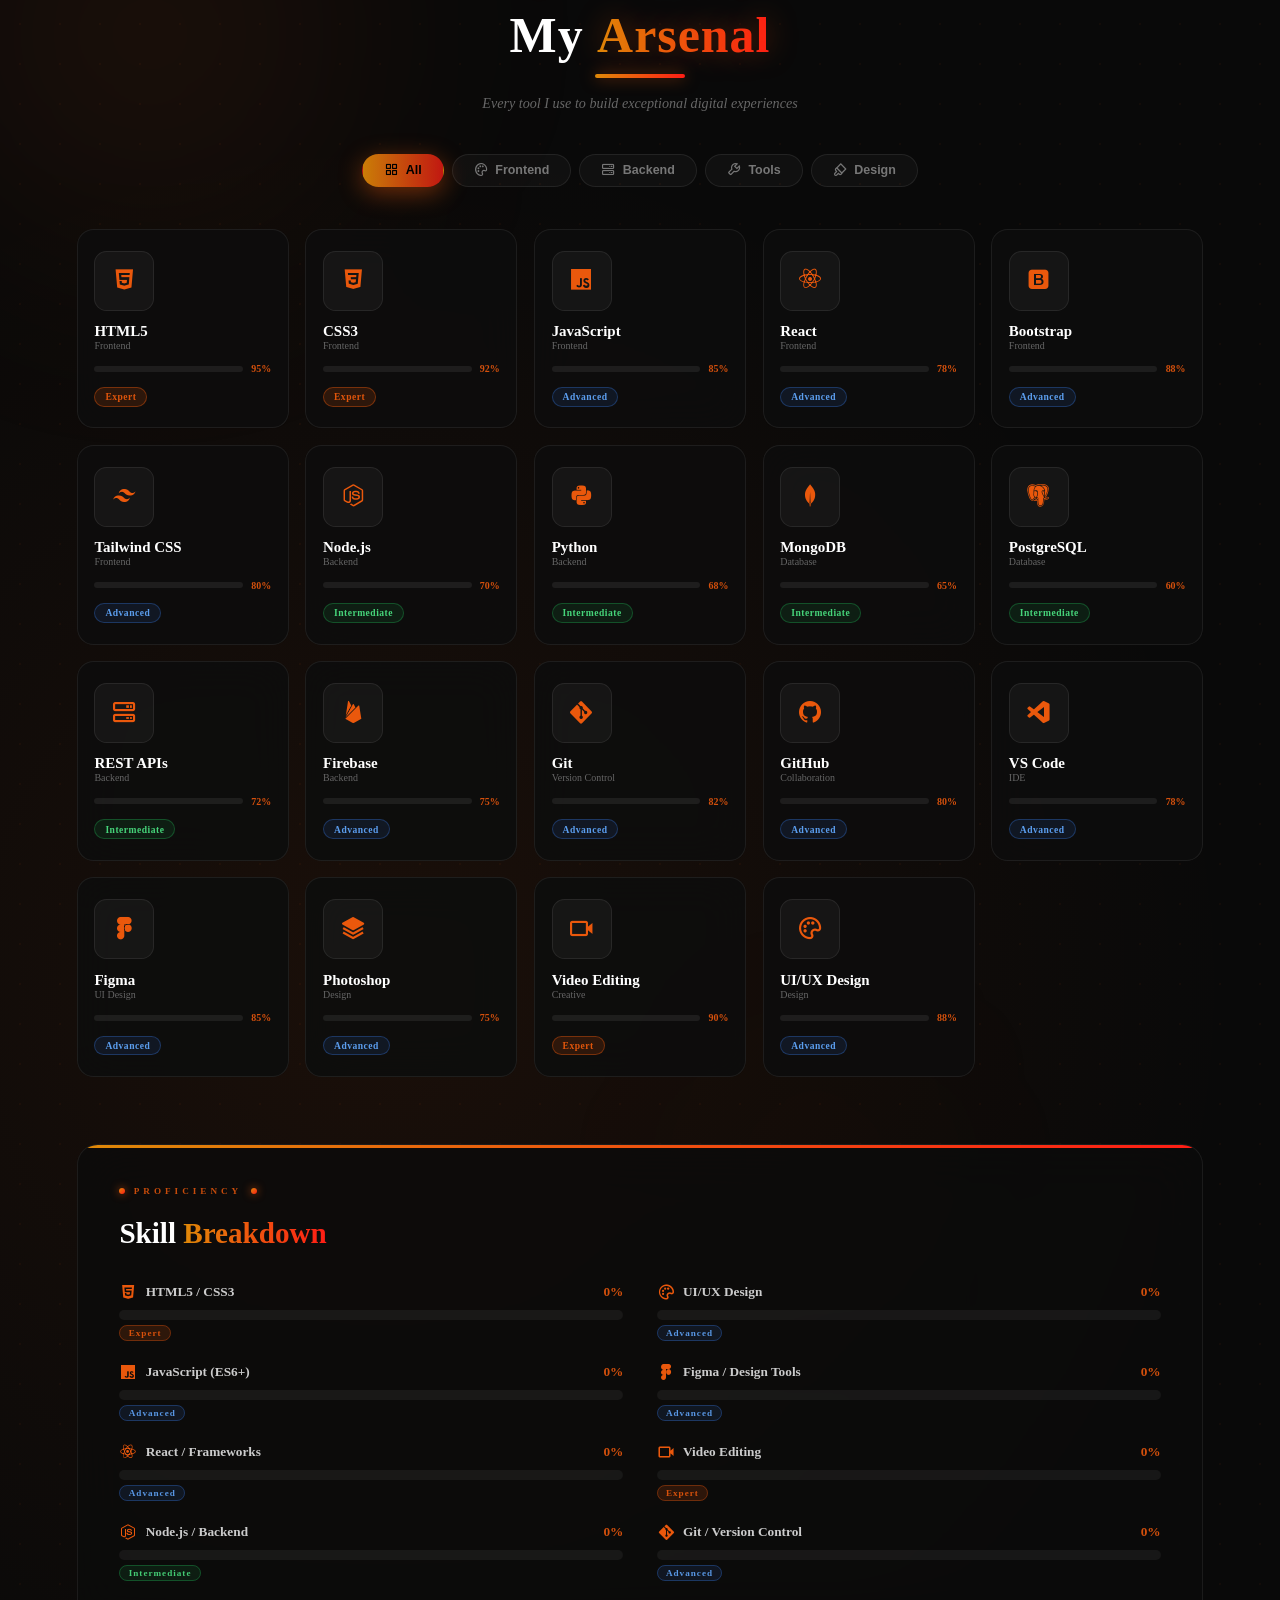
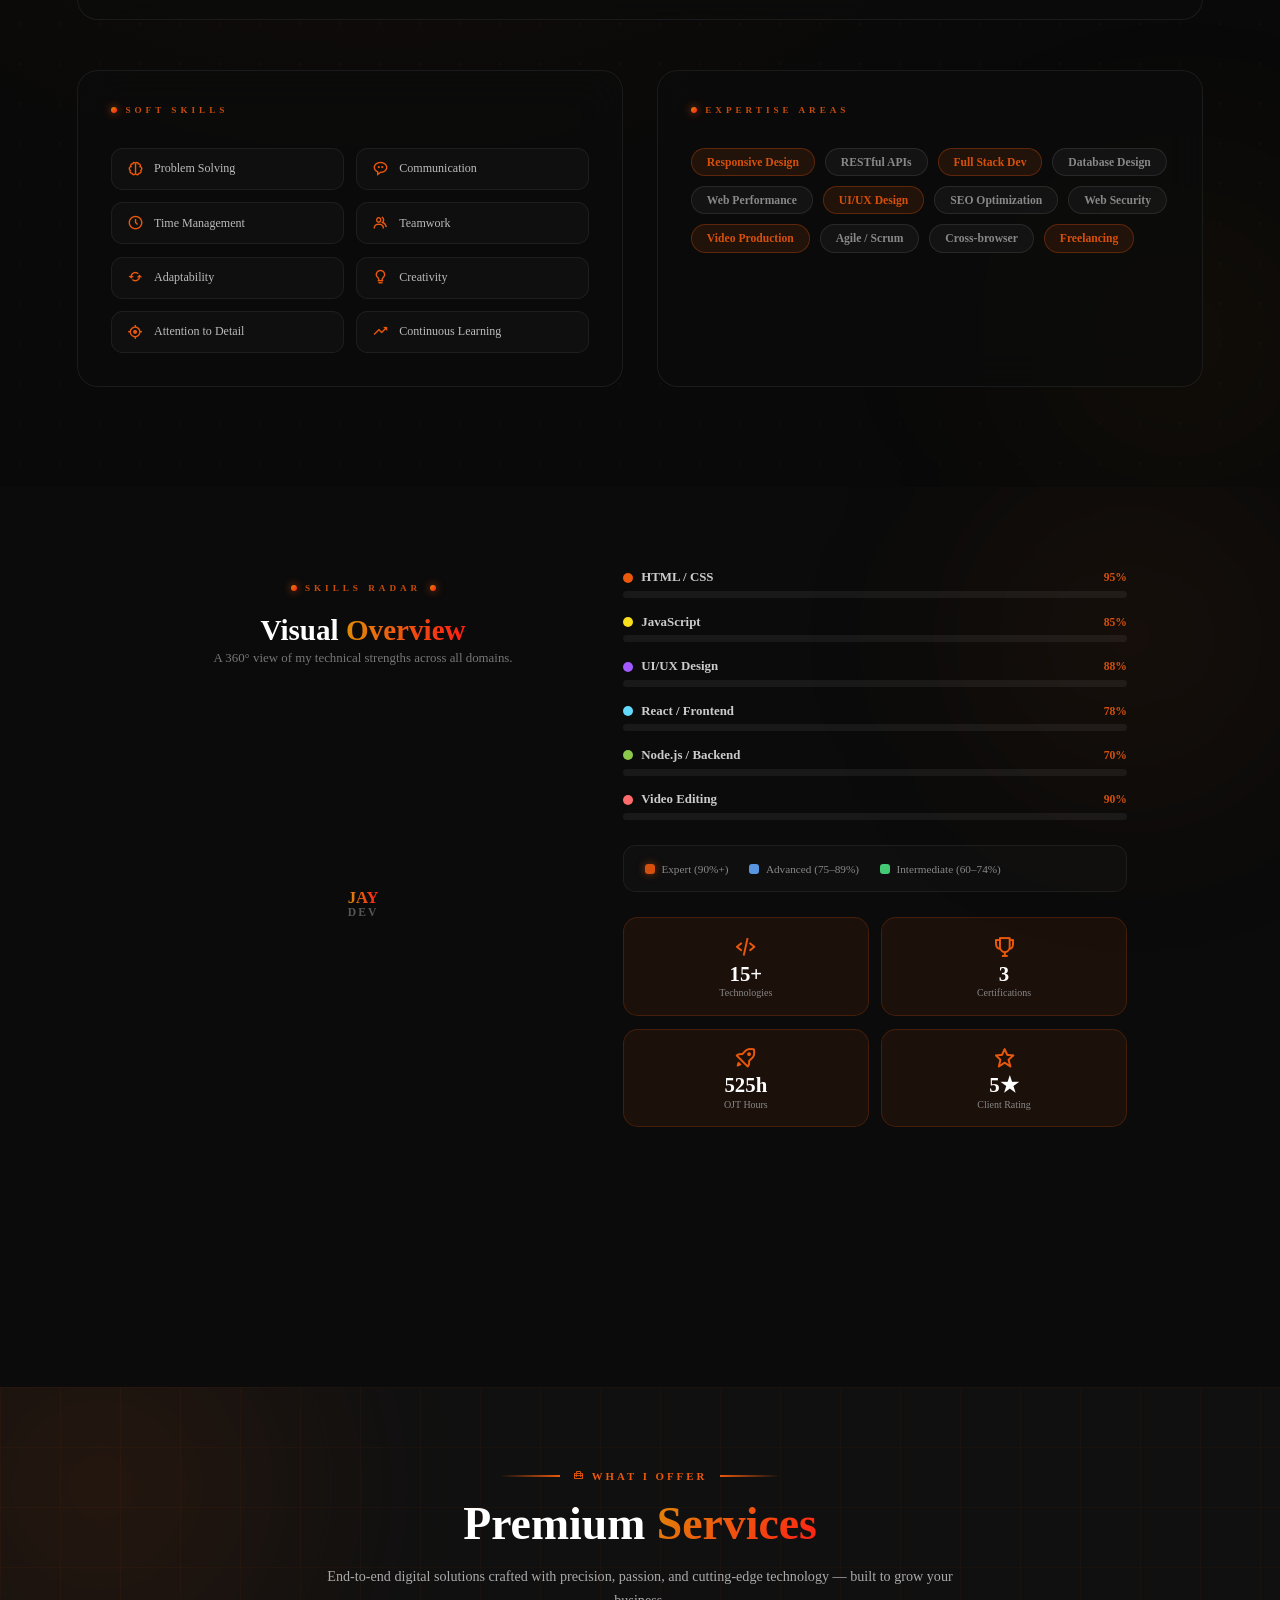
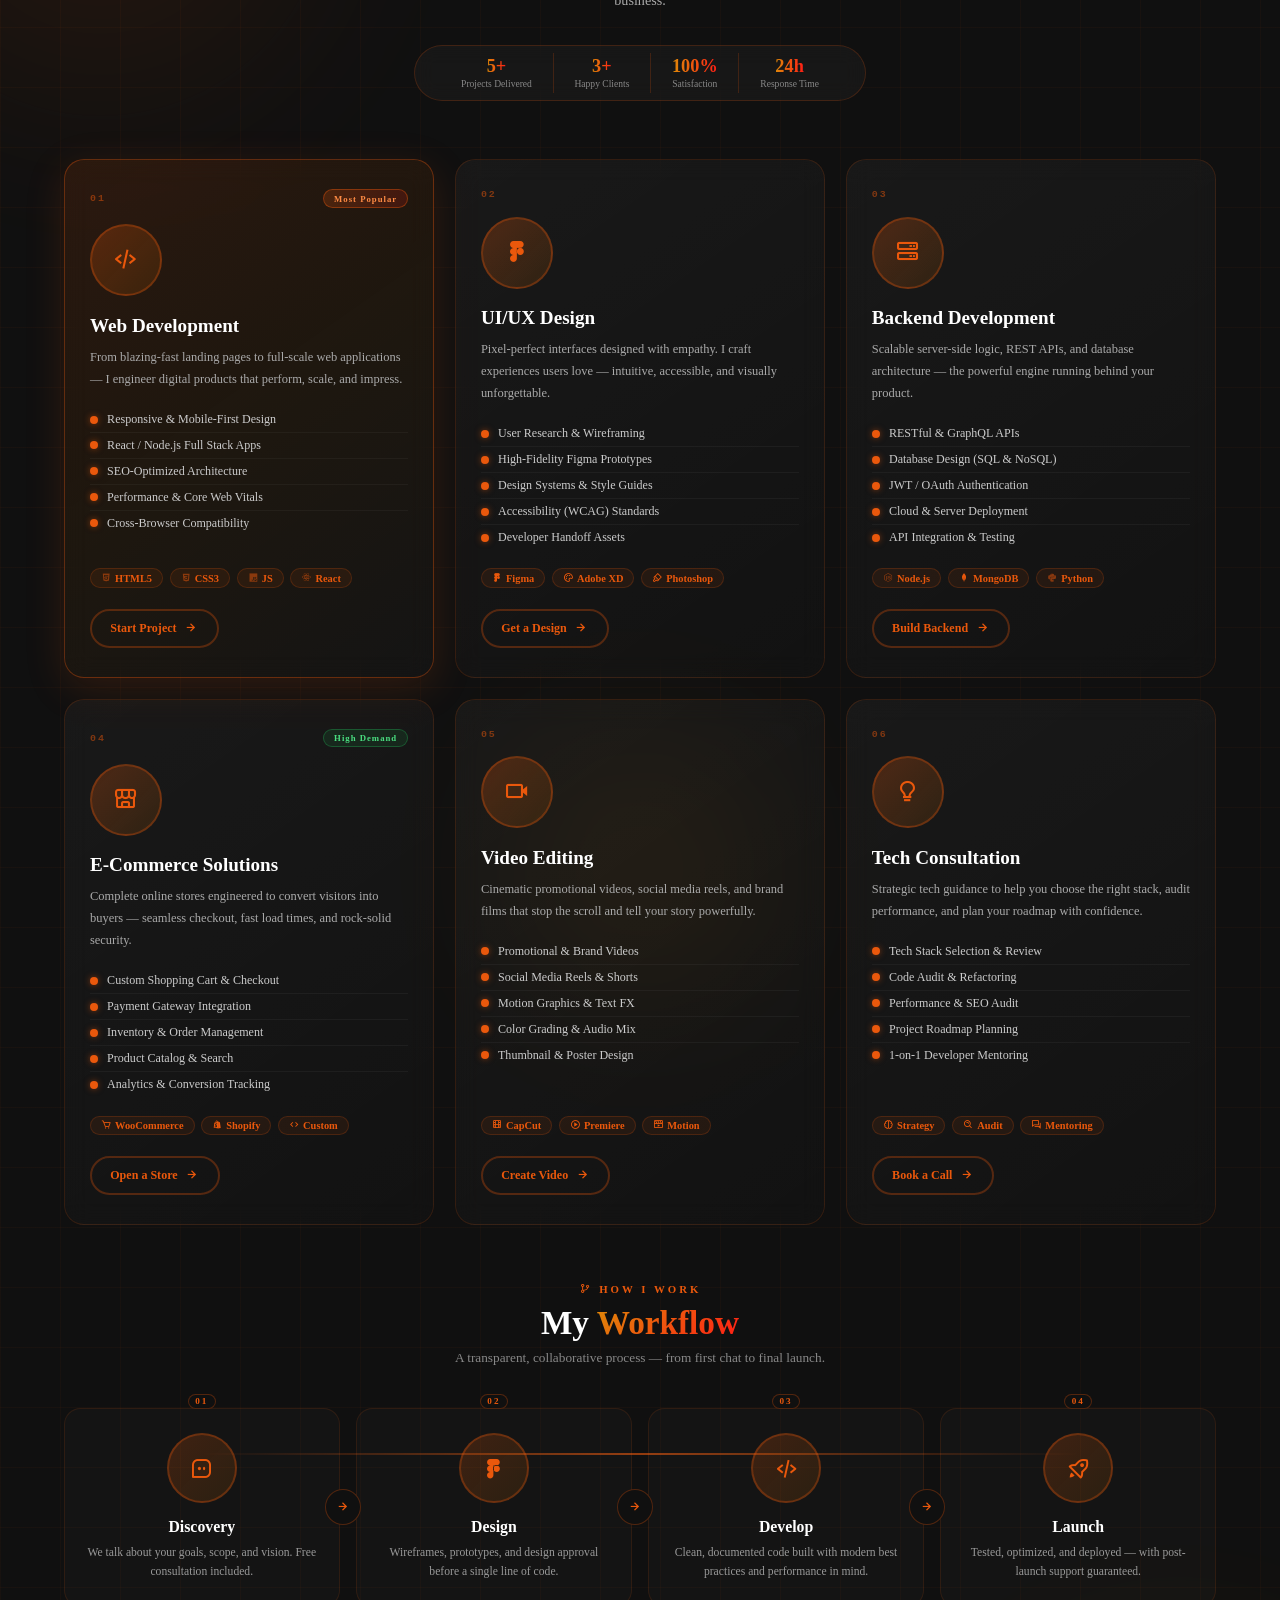
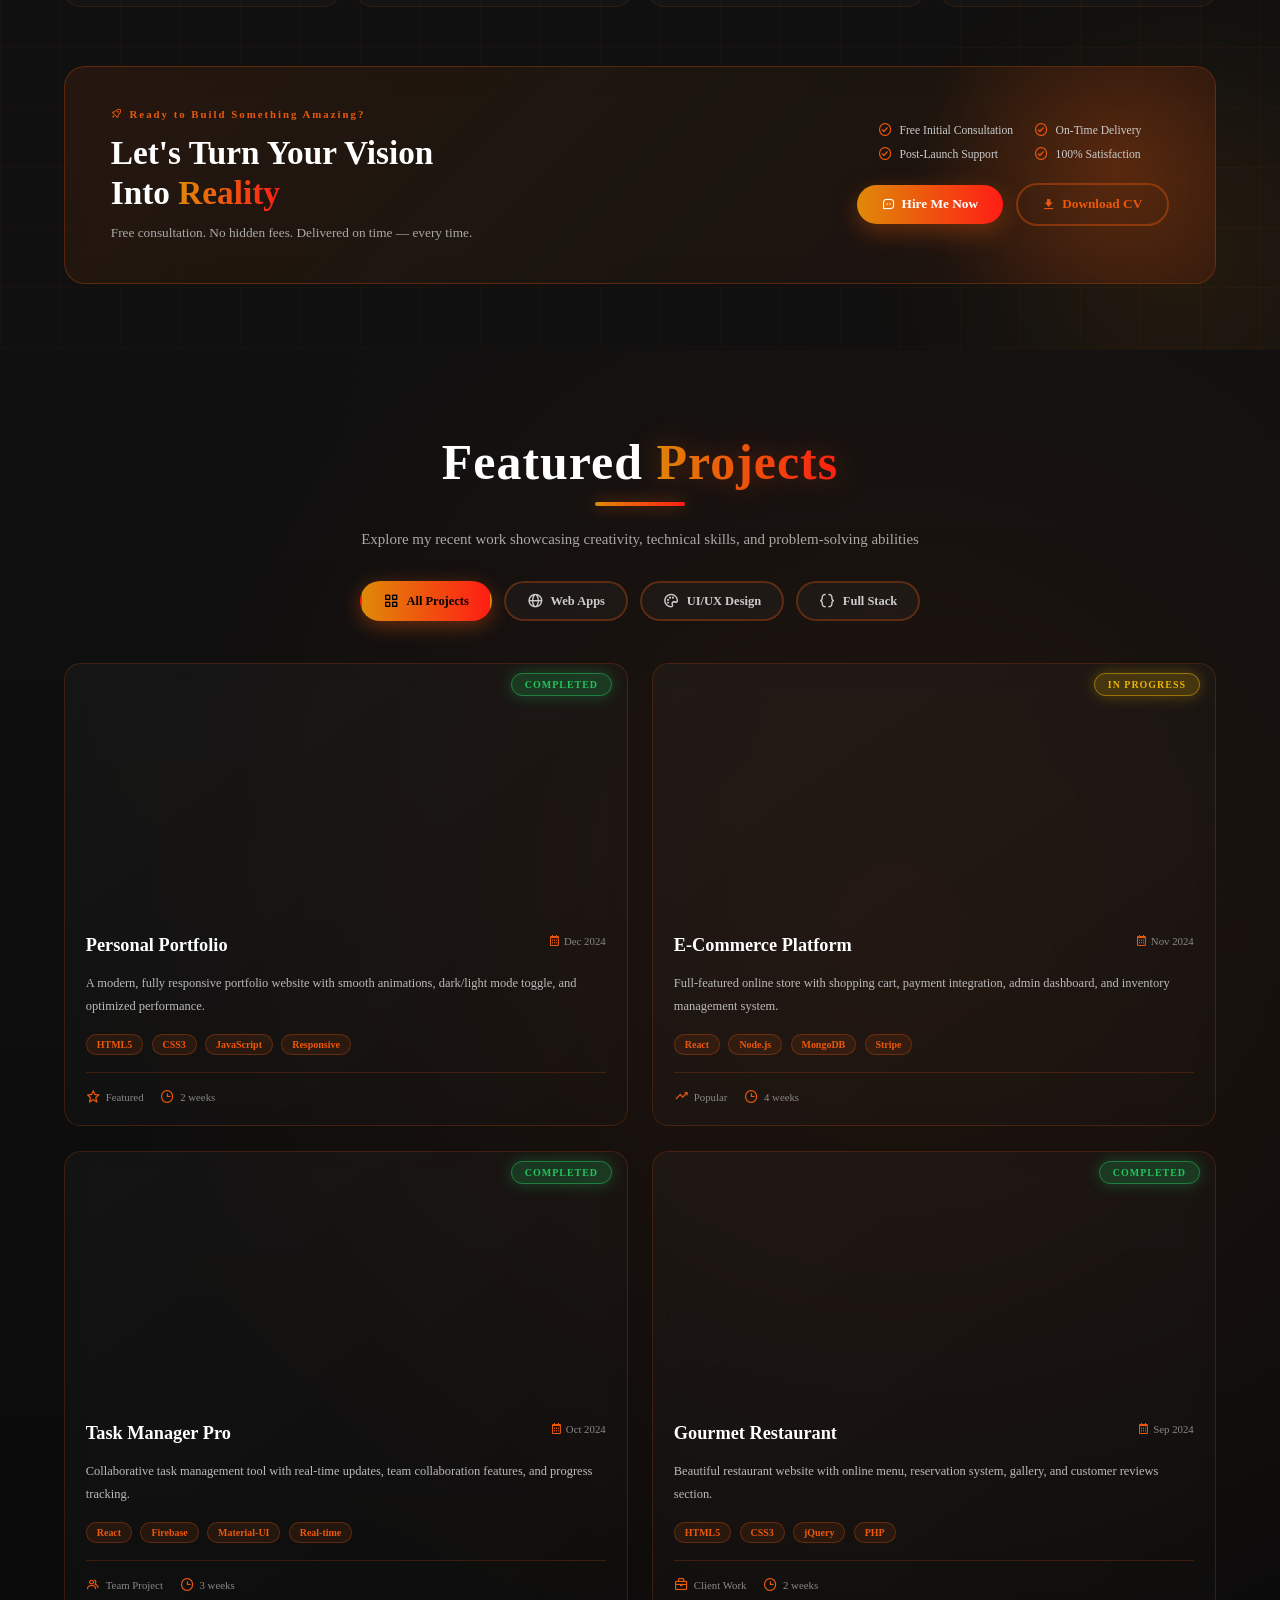
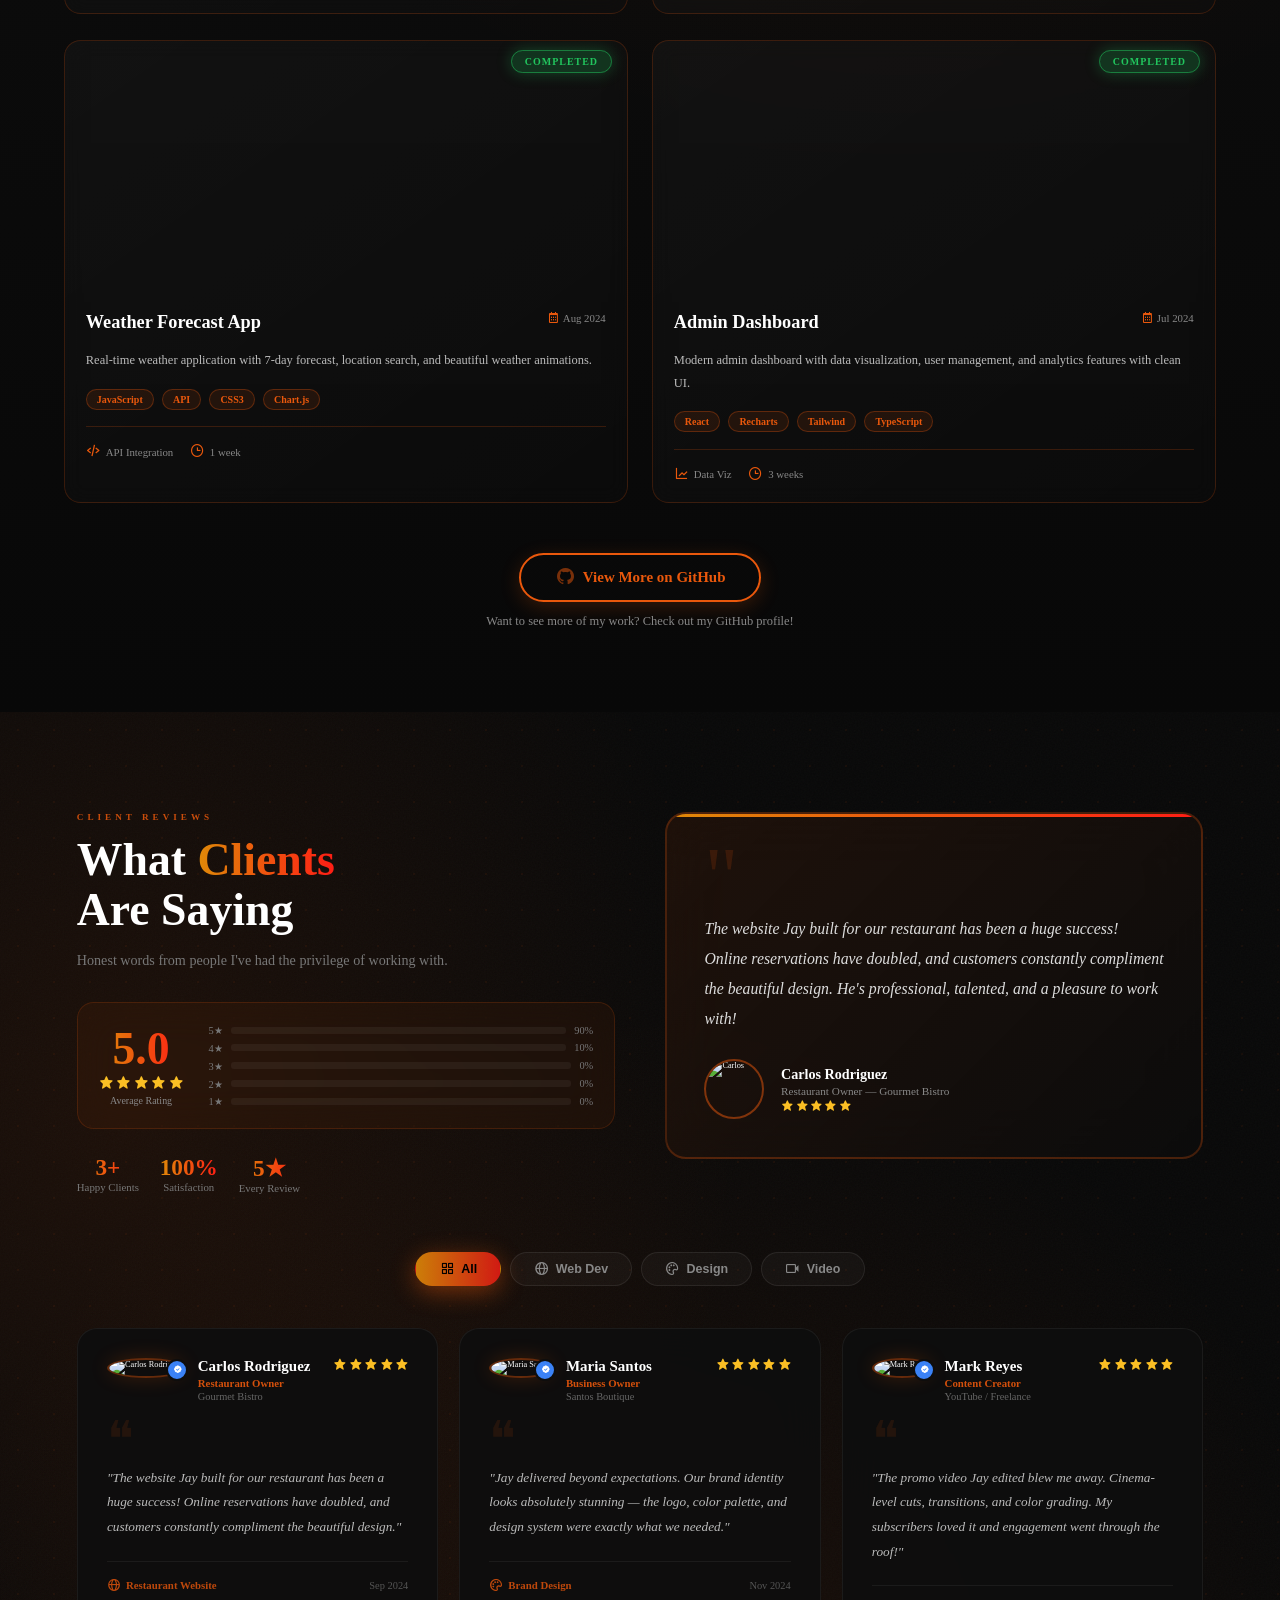
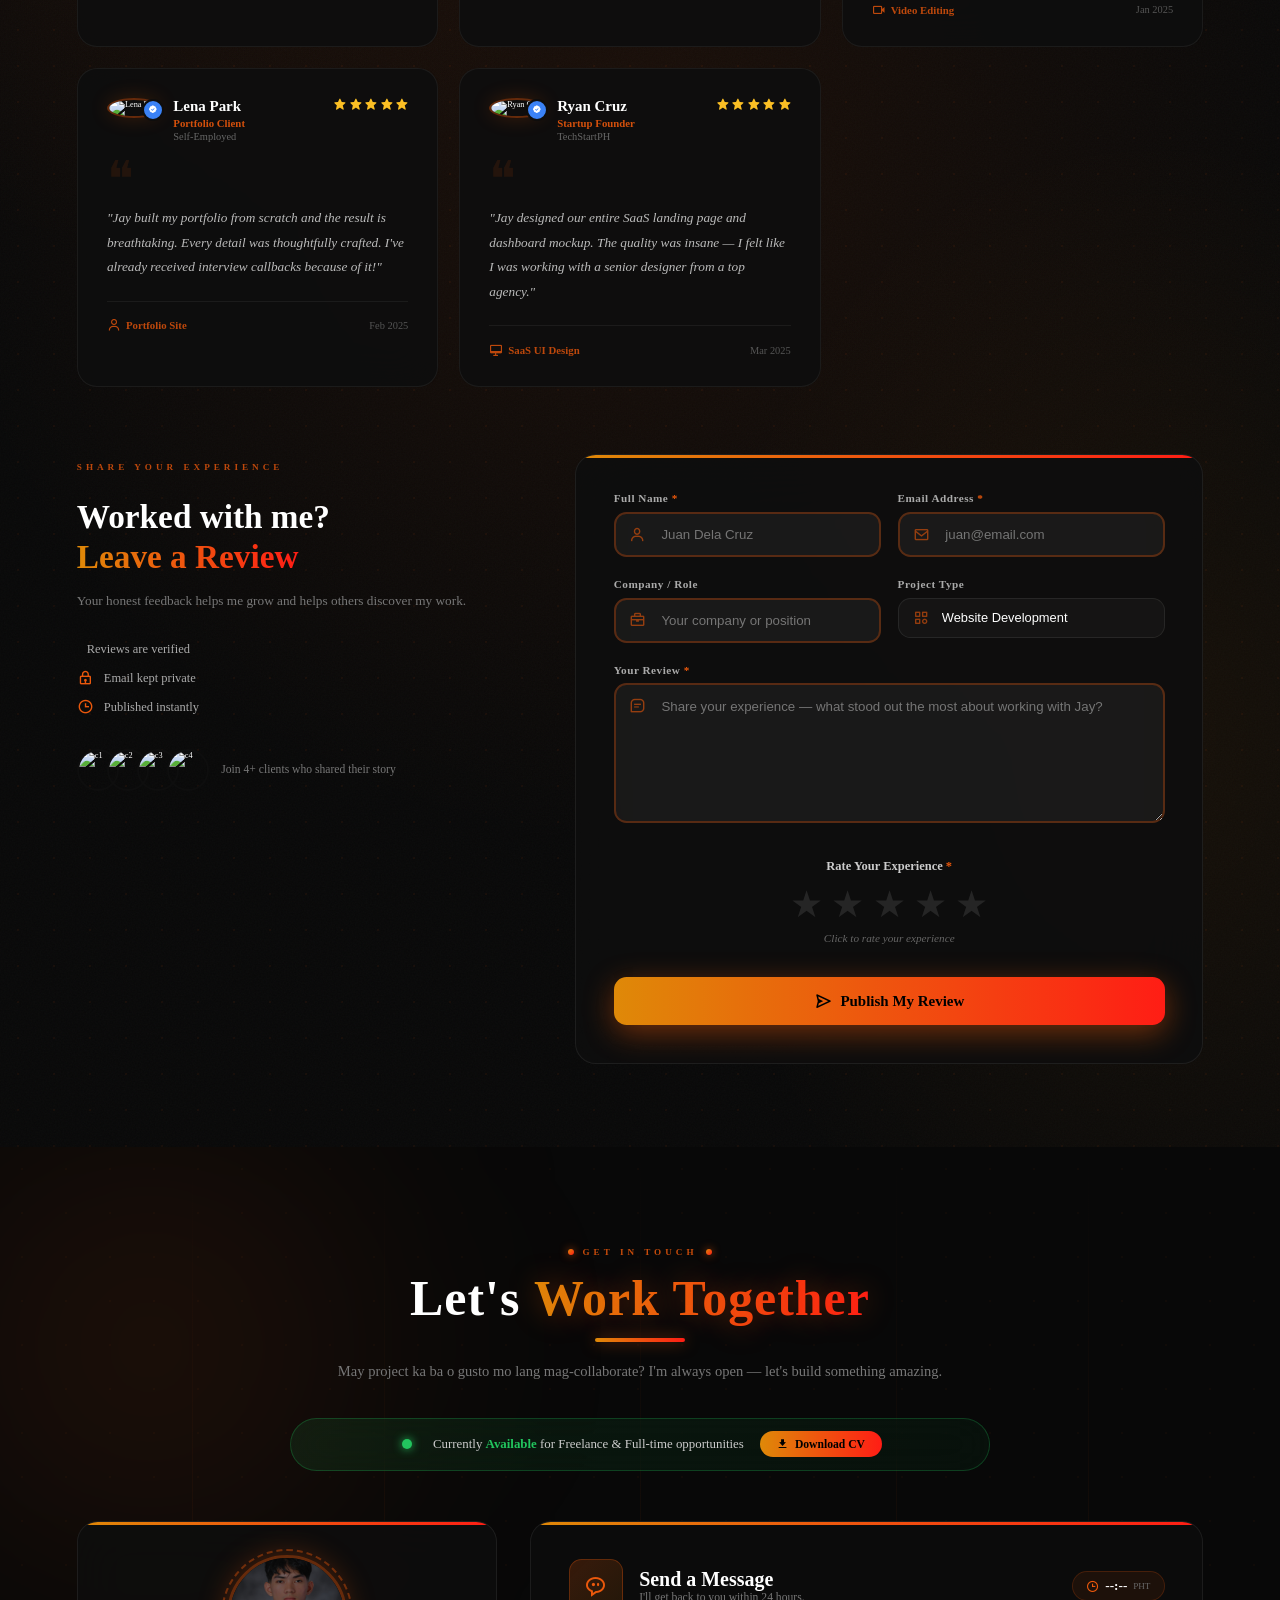
==== commit e529e2ae: "1" ====
--- a/index.html
+++ b/index.html
@@ -2464,7 +2464,7 @@
             <span>Online</span>
           </div>
         </div>
-        <h3 class="ct-profile-name">Jay Villalon Octa</h3>
+        <h3 class="ct-profile-name">Jay-R Villalon Octa</h3>
         <p class="ct-profile-role">Full Stack Developer <span class="ct-role-amp">&amp;</span> UI/UX Designer</p>
         <p class="ct-profile-tagline">"Turning ideas into polished digital products — one commit at a time."</p>
         <div class="ct-social-row">
@@ -2483,8 +2483,7 @@
             <span class="ct-info-label">Email Me At</span>
             <a href="/cdn-cgi/l/email-protection#aac0dcd8c5c9decbeacdc7cbc3c684c9c5c7" class="ct-info-value"><span class="__cf_email__" data-cfemail="204a56524f43544160474d41494c0e434f4d">[email&#160;protected]</span></a>
           </div>
-          <button class="ct-copy-btn" data-copy="jvrocta@gmail.com" title="Copy email"><i class='bx bx-copy'></i></button>
-        </div>
+          <button class="ct-copy-btn" data-copy="jvrocta@gmail.com
         <div class="ct-info-card">
           <div class="ct-info-icon"><i class='bx bx-map-pin'></i></div>
           <div class="ct-info-content">
@@ -2648,7 +2647,7 @@
     </div>
     <div class="ct-map-frame">
       <div class="ct-map-overlay-badge"><i class='bx bx-map-pin'></i><span>Jay Octa — Capalonga, PH</span></div>
-      <iframe src="https://www.google.com/maps/embed?pb=!1m13!1m8!1m3!1d591.5354937899773!2d122.4751619!3d14.2895336!3m2!1i1024!2i768!4f13.1!3m2!1m1!2zMTTCsDE3JzIzLjEiTiAxMjLCsDI4JzMxLjkiRQ!5e1!3m2!1sen!2sph!4v1773758842321!5m2!1sen!2sph" width="100%" height="420" style="border:0;display:block" allowfullscreen="" loading="lazy" referrerpolicy="no-referrer-when-downgrade"></iframe>
+      <iframe src="https://www.google.com/maps/embed?pb=!1m13!1m8!1m3!1d591.5354937899773!2d122.4751619!3d14.2895336!3m2!1i1024!2i768!4f13.1!3m2!1m1!2zMTTCsDE3JzIzLjEiTiAxMjLCsDI4JzMxLjkiRQ!5e1!3m2!1sen!2sph!4v1773758842321!5m2!1sen!2sph" width="100%" height="820" style="border:0;display:block" allowfullscreen="" loading="lazy" referrerpolicy="no-referrer-when-downgrade"></iframe>
     </div>
   </div>
 
--- a/STYLE.CSS
+++ b/STYLE.CSS
@@ -6524,32 +6524,31 @@
 
 /* ==================== THEME TOGGLE (DAY/NIGHT MODE) ==================== */
 .theme-toggle {
-  
-  top: 14px;
-  left: 180px;
-  background: rgba(255, 115, 0, 0.747);
-  border-radius: 100%;
-  padding: 10px;
+  position: relative;
+  background: rgba(234, 88, 12, 0.15);
+  border: 1.5px solid rgba(234, 88, 12, 0.35);
+  border-radius: 50%;
+  width: 40px;
+  height: 40px;
+  padding: 0;
   cursor: pointer;
   z-index: 1200;
   display: flex;
   justify-content: center;
   align-items: center;
+  flex-shrink: 0;
   transition: all 0.3s ease;
-  
-}
-
-
+}
 
 .theme-toggle:hover {
   transform: scale(1.1);
-  box-shadow: 0 0 20px var(--main-color);
+  background: rgba(234, 88, 12, 0.28);
+  box-shadow: 0 0 18px rgba(234, 88, 12, 0.45);
 }
 
 #theme-icon {
-  font-size: 1.3rem;
-  color: black;
-  border-color: #000000;
+  font-size: 1.4rem;
+  color: var(--main-color);
 }
 
 /* ==================== LIGHT MODE ROOT VARIABLES ==================== */
@@ -12489,4 +12488,319 @@
 @media (max-width: 400px) {
   .hm-services { grid-template-columns: repeat(2, 1fr); gap: 0.7rem; }
   .hm-panel { padding: 2rem 1.4rem 1.8rem; }
-}+}
+
+
+
+/* ═══════════════════════════════════════════════════════════════════
+   HEADER MOBILE FIX — THEME TOGGLE + BUTTON LAYOUT
+═══════════════════════════════════════════════════════════════════ */
+
+/* Desktop header — proper right-side group */
+.header-right {
+  display: flex;
+  align-items: center;
+  gap: 1.2rem;
+}
+
+/* On mobile, group theme toggle + menu icon together */
+@media (max-width: 768px) {
+  .header {
+    padding: 1rem 5%;
+    gap: 0;
+  }
+
+  /* Hide Contact Me button on mobile */
+  .gradient-btn {
+    display: none !important;
+  }
+
+  /* Show menu icon */
+  #menu-icon {
+    display: flex !important;
+    font-size: 2.8rem;
+    cursor: pointer;
+    color: var(--main-color);
+    z-index: 1100;
+    align-items: center;
+    justify-content: center;
+    flex-shrink: 0;
+  }
+
+  /* Theme toggle stays visible and properly sized */
+  .theme-toggle {
+    width: 36px;
+    height: 36px;
+    flex-shrink: 0;
+  }
+
+  #theme-icon {
+    font-size: 1.3rem;
+  }
+
+  /* Push theme toggle + menu icon to the right side together */
+  .header {
+    display: grid;
+    grid-template-columns: auto 1fr auto auto;
+    align-items: center;
+    column-gap: 1rem;
+  }
+
+  .logo {
+    grid-column: 1;
+  }
+
+  .navbar {
+    grid-column: 1 / -1; /* full width when open */
+  }
+
+  .theme-toggle {
+    grid-column: 3;
+  }
+
+  #menu-icon {
+    grid-column: 4;
+  }
+}
+
+@media (max-width: 480px) {
+  .header {
+    padding: 0.9rem 4%;
+    column-gap: 0.7rem;
+  }
+  .logo {
+    font-size: 1.9rem;
+  }
+  .theme-toggle {
+    width: 34px;
+    height: 34px;
+  }
+  #theme-icon {
+    font-size: 1.2rem;
+  }
+  #menu-icon {
+    font-size: 2.4rem;
+  }
+}
+
+@media (max-width: 360px) {
+  .logo { font-size: 1.7rem; }
+  .header { padding: 0.8rem 3.5%; }
+}
+
+/* ═══════════════════════════════════════════════════════════════════
+   PROFESSIONAL LIGHT MODE COLOR OVERHAUL
+═══════════════════════════════════════════════════════════════════ */
+
+/* Root variables for light mode */
+.light-mode {
+  --bg-color: #f8f9fb;
+  --second-bg-color: #eef1f6;
+  --text-color: #0f172a;
+  --main-color: #ea580c;
+}
+
+/* Body & base */
+.light-mode body,
+.light-mode {
+  background-color: var(--bg-color) !important;
+  color: var(--text-color) !important;
+}
+
+/* All sections */
+.light-mode section {
+  background-color: var(--bg-color);
+  color: var(--text-color);
+}
+
+/* Alternate section bg */
+.light-mode .about,
+.light-mode .services,
+.light-mode .testimonials,
+.light-mode footer {
+  background-color: var(--second-bg-color) !important;
+}
+
+/* Headings */
+.light-mode h1,
+.light-mode h2,
+.light-mode h3,
+.light-mode h4,
+.light-mode h5,
+.light-mode h6 {
+  color: #0f172a !important;
+}
+
+/* Paragraphs & spans */
+.light-mode p { color: #334155 !important; }
+.light-mode span { color: #475569 !important; }
+.light-mode label { color: #374151 !important; }
+
+/* Preserve gradient text */
+.light-mode .logo span,
+.light-mode .home-title span,
+.light-mode [style*="background-clip: text"],
+.light-mode .gradient-text {
+  background: linear-gradient(90deg, #ea580c, #ff1d15) !important;
+  -webkit-background-clip: text !important;
+  background-clip: text !important;
+  color: transparent !important;
+}
+
+/* Header */
+.light-mode .header {
+  background: rgba(248, 249, 251, 0.9) !important;
+  backdrop-filter: blur(20px);
+  border-bottom: 1px solid rgba(234, 88, 12, 0.12);
+  box-shadow: 0 2px 24px rgba(0,0,0,0.07);
+}
+
+/* Logo */
+.light-mode .logo { color: #0f172a !important; }
+
+/* Navbar links */
+.light-mode .navbar a {
+  color: #334155 !important;
+}
+.light-mode .navbar a:hover,
+.light-mode .navbar a.active-nav {
+  color: #ea580c !important;
+}
+
+/* Mobile navbar panel */
+@media (max-width: 768px) {
+  .light-mode .navbar {
+    background: rgba(248, 249, 251, 0.98) !important;
+    border-left: 1px solid rgba(234, 88, 12, 0.15);
+    box-shadow: -8px 0 40px rgba(0,0,0,0.08);
+  }
+}
+
+/* Theme toggle in light mode */
+.light-mode .theme-toggle {
+  background: rgba(234, 88, 12, 0.1);
+  border-color: rgba(234, 88, 12, 0.3);
+}
+.light-mode #theme-icon { color: var(--main-color); }
+
+/* Menu icon */
+.light-mode #menu-icon { color: var(--main-color) !important; }
+
+/* Cards */
+.light-mode .srv-card,
+.light-mode .project-card,
+.light-mode .testi-card,
+.light-mode .cert-card,
+.light-mode .ts-card,
+.light-mode .about-detail-card,
+.light-mode .aib-stat {
+  background: #ffffff !important;
+  border-color: rgba(15,23,42,0.08) !important;
+  color: #0f172a !important;
+  box-shadow: 0 2px 16px rgba(0,0,0,0.06) !important;
+}
+
+.light-mode .srv-card:hover,
+.light-mode .project-card:hover,
+.light-mode .testi-card:hover,
+.light-mode .ts-card:hover {
+  box-shadow: 0 8px 30px rgba(234,88,12,0.12) !important;
+  border-color: rgba(234,88,12,0.25) !important;
+}
+
+/* Buttons */
+.light-mode .btn {
+  background: #0f172a;
+  color: #fff;
+  border-color: #0f172a;
+}
+.light-mode .btn:hover {
+  background: var(--main-color);
+  border-color: var(--main-color);
+}
+
+/* Gradient button */
+.light-mode .gradient-btn {
+  background: linear-gradient(270deg, #ea580c, #FF1D15);
+  color: #fff;
+}
+
+/* Inputs */
+.light-mode input,
+.light-mode textarea,
+.light-mode select {
+  background: #ffffff !important;
+  border-color: rgba(15,23,42,0.15) !important;
+  color: #0f172a !important;
+}
+.light-mode input::placeholder,
+.light-mode textarea::placeholder {
+  color: #94a3b8 !important;
+}
+.light-mode input:focus,
+.light-mode textarea:focus {
+  border-color: var(--main-color) !important;
+  box-shadow: 0 0 0 3px rgba(234,88,12,0.1) !important;
+}
+
+/* Progress/skill bars bg */
+.light-mode .ts-bar-bg,
+.light-mode .skill-bar-bg {
+  background: rgba(15,23,42,0.08) !important;
+}
+
+/* Footer */
+.light-mode .footer {
+  background: #0f172a !important;
+  color: #e2e8f0 !important;
+}
+.light-mode .ft-brand-bio,
+.light-mode .ft-links a,
+.light-mode .ft-copyright,
+.light-mode .ft-made-with {
+  color: #94a3b8 !important;
+}
+.light-mode .ft-links a:hover { color: var(--main-color) !important; }
+
+/* Hire modal in light mode */
+.light-mode .hm-panel {
+  background: linear-gradient(145deg, #ffffff, #f8f9fb) !important;
+  border-color: rgba(234,88,12,0.2) !important;
+  box-shadow: 0 30px 80px rgba(0,0,0,0.15), 0 0 60px rgba(234,88,12,0.06) !important;
+}
+.light-mode .hm-name { color: #0f172a !important; }
+.light-mode .hm-role { color: #64748b !important; }
+.light-mode .hm-tag { color: #475569 !important; background: rgba(15,23,42,0.04) !important; border-color: rgba(15,23,42,0.1) !important; }
+.light-mode .hm-service-card {
+  background: #f1f5f9 !important;
+  border-color: rgba(15,23,42,0.1) !important;
+}
+.light-mode .hm-service-card span { color: #334155 !important; }
+.light-mode .hm-service-card:hover { background: rgba(234,88,12,0.06) !important; }
+.light-mode .hm-stats-row { background: rgba(234,88,12,0.04) !important; border-color: rgba(234,88,12,0.12) !important; }
+.light-mode .hm-stat-l { color: #64748b !important; }
+.light-mode .hm-contact-btn { background: #f8fafc !important; border-color: rgba(15,23,42,0.1) !important; }
+.light-mode .hm-contact-btn:hover { background: rgba(234,88,12,0.05) !important; }
+.light-mode .hm-cb-label { color: #0f172a !important; }
+.light-mode .hm-cb-val { color: #94a3b8 !important; }
+.light-mode .hm-close { background: rgba(15,23,42,0.06) !important; border-color: rgba(15,23,42,0.1) !important; color: #64748b !important; }
+.light-mode .hm-close:hover { background: rgba(234,88,12,0.1) !important; color: var(--main-color) !important; }
+.light-mode .hm-backdrop { background: rgba(15,23,42,0.55) !important; }
+.light-mode .hm-cta-ghost { background: #f1f5f9 !important; color: #475569 !important; border-color: rgba(15,23,42,0.12) !important; }
+.light-mode .hm-cta-ghost:hover { color: #0f172a !important; background: #e2e8f0 !important; }
+.light-mode .hm-section-label { color: rgba(234,88,12,0.85) !important; }
+.light-mode .hm-eyebrow { color: rgba(234,88,12,0.85) !important; }
+
+/* Scroll progress bar */
+.light-mode #scroll-progress-bar {
+  background: linear-gradient(90deg, #ea580c, #ff1d15);
+}
+
+/* Floating hire btn */
+.light-mode #floating-hire {
+  background: linear-gradient(135deg, #ea580c, #ff1d15);
+  color: #fff;
+  box-shadow: 0 6px 24px rgba(234,88,12,0.35);
+}
+
+
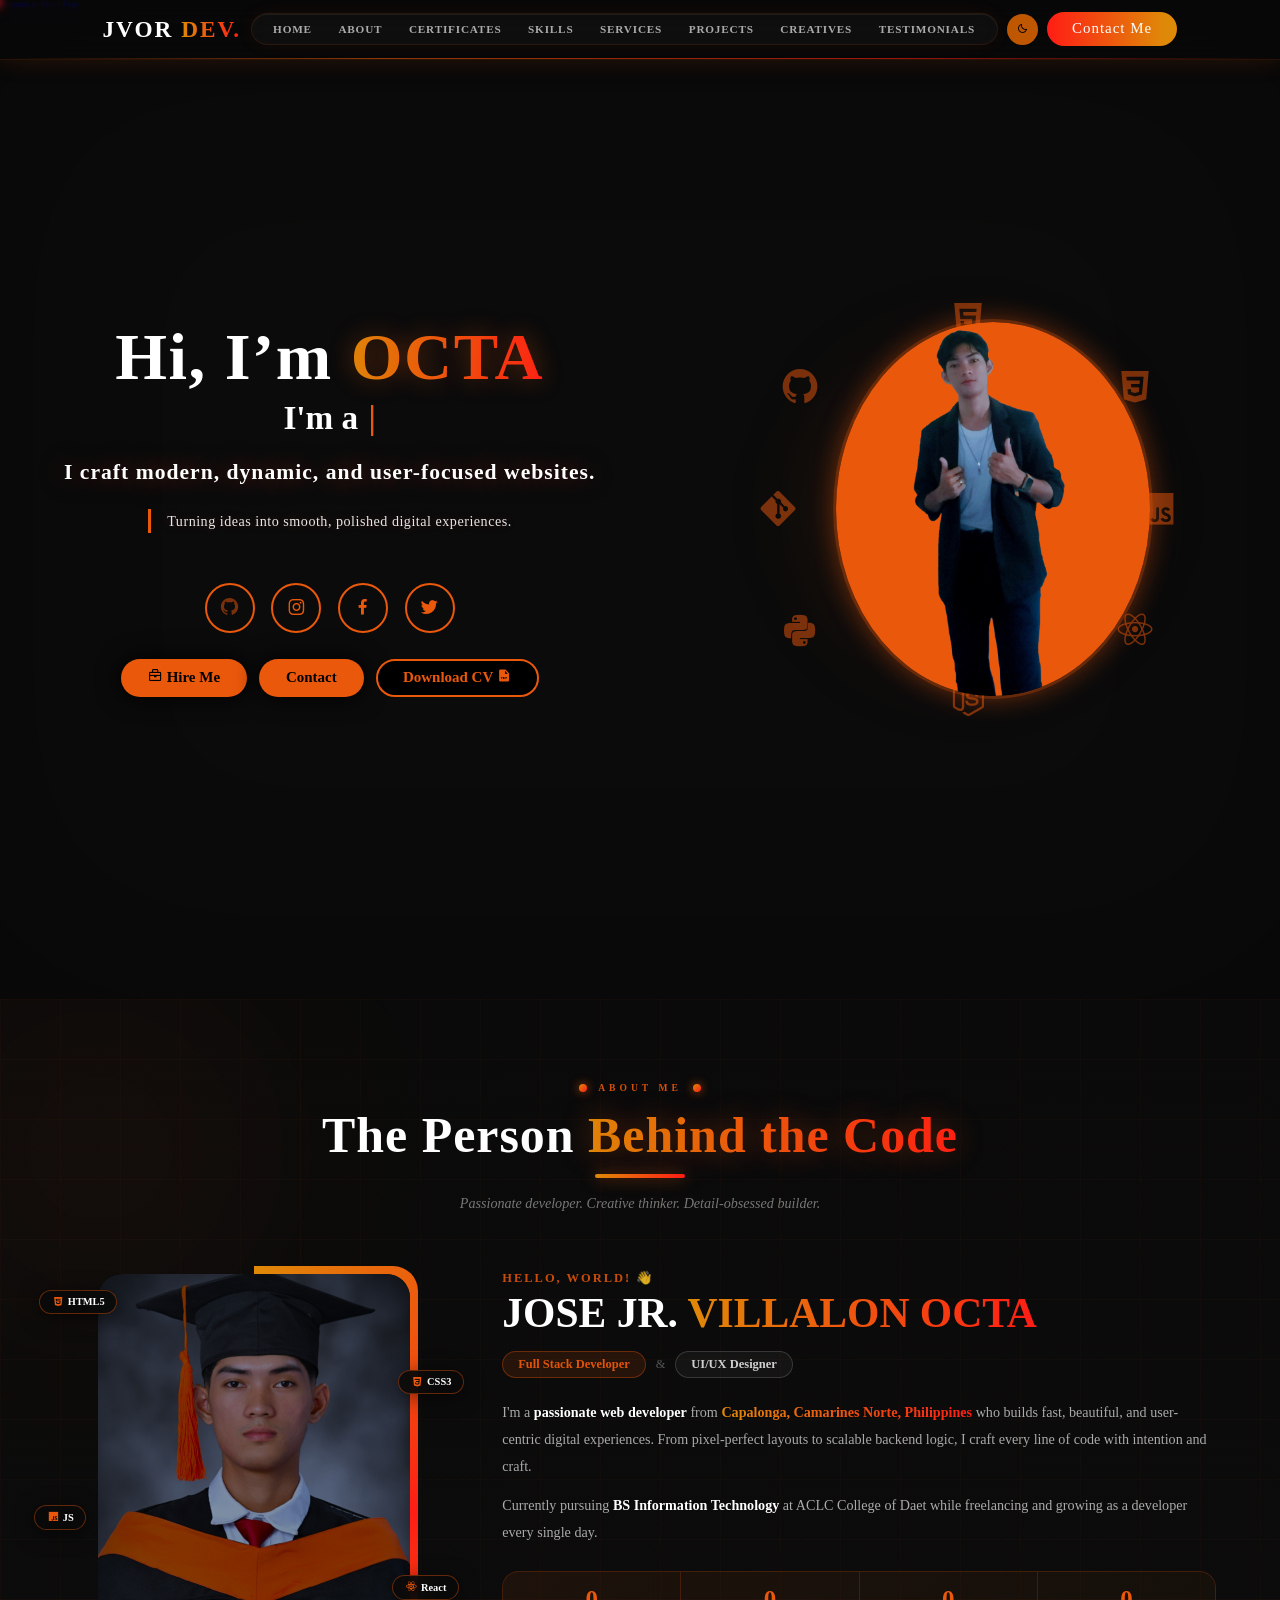
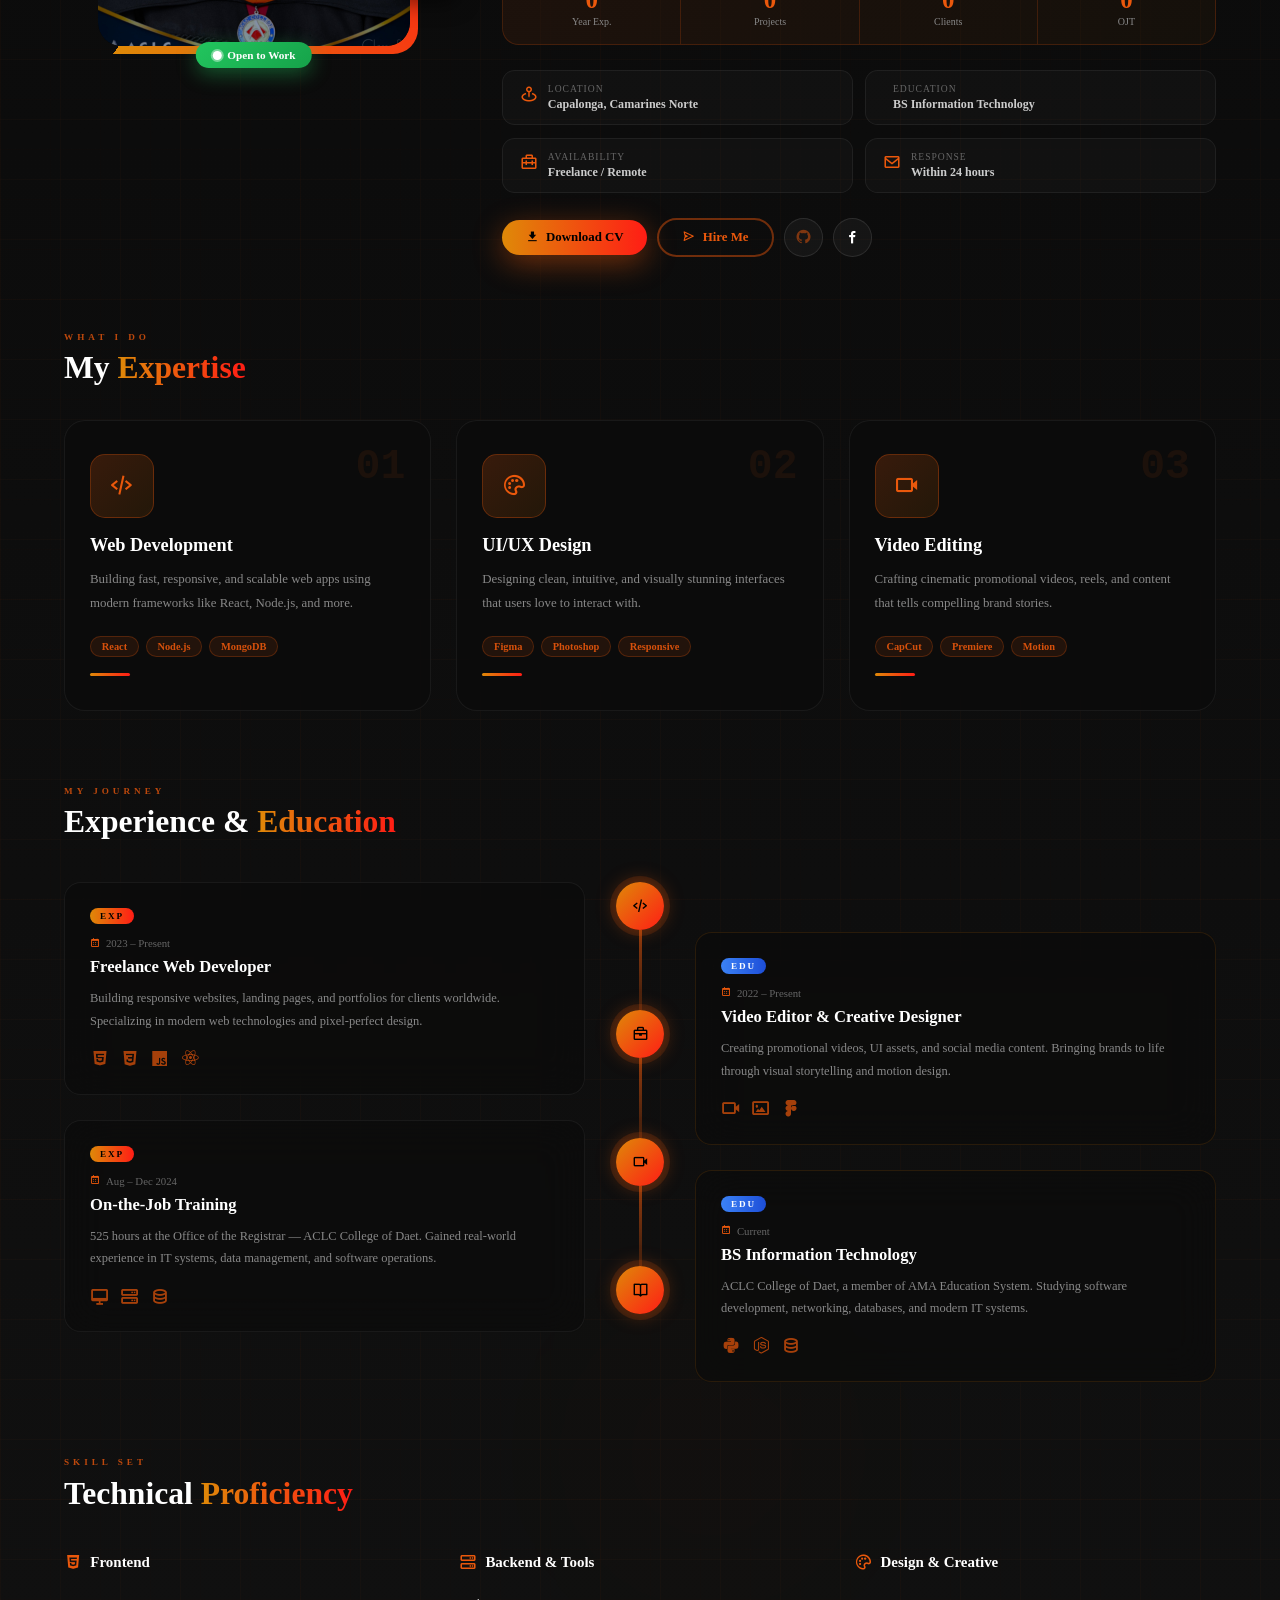
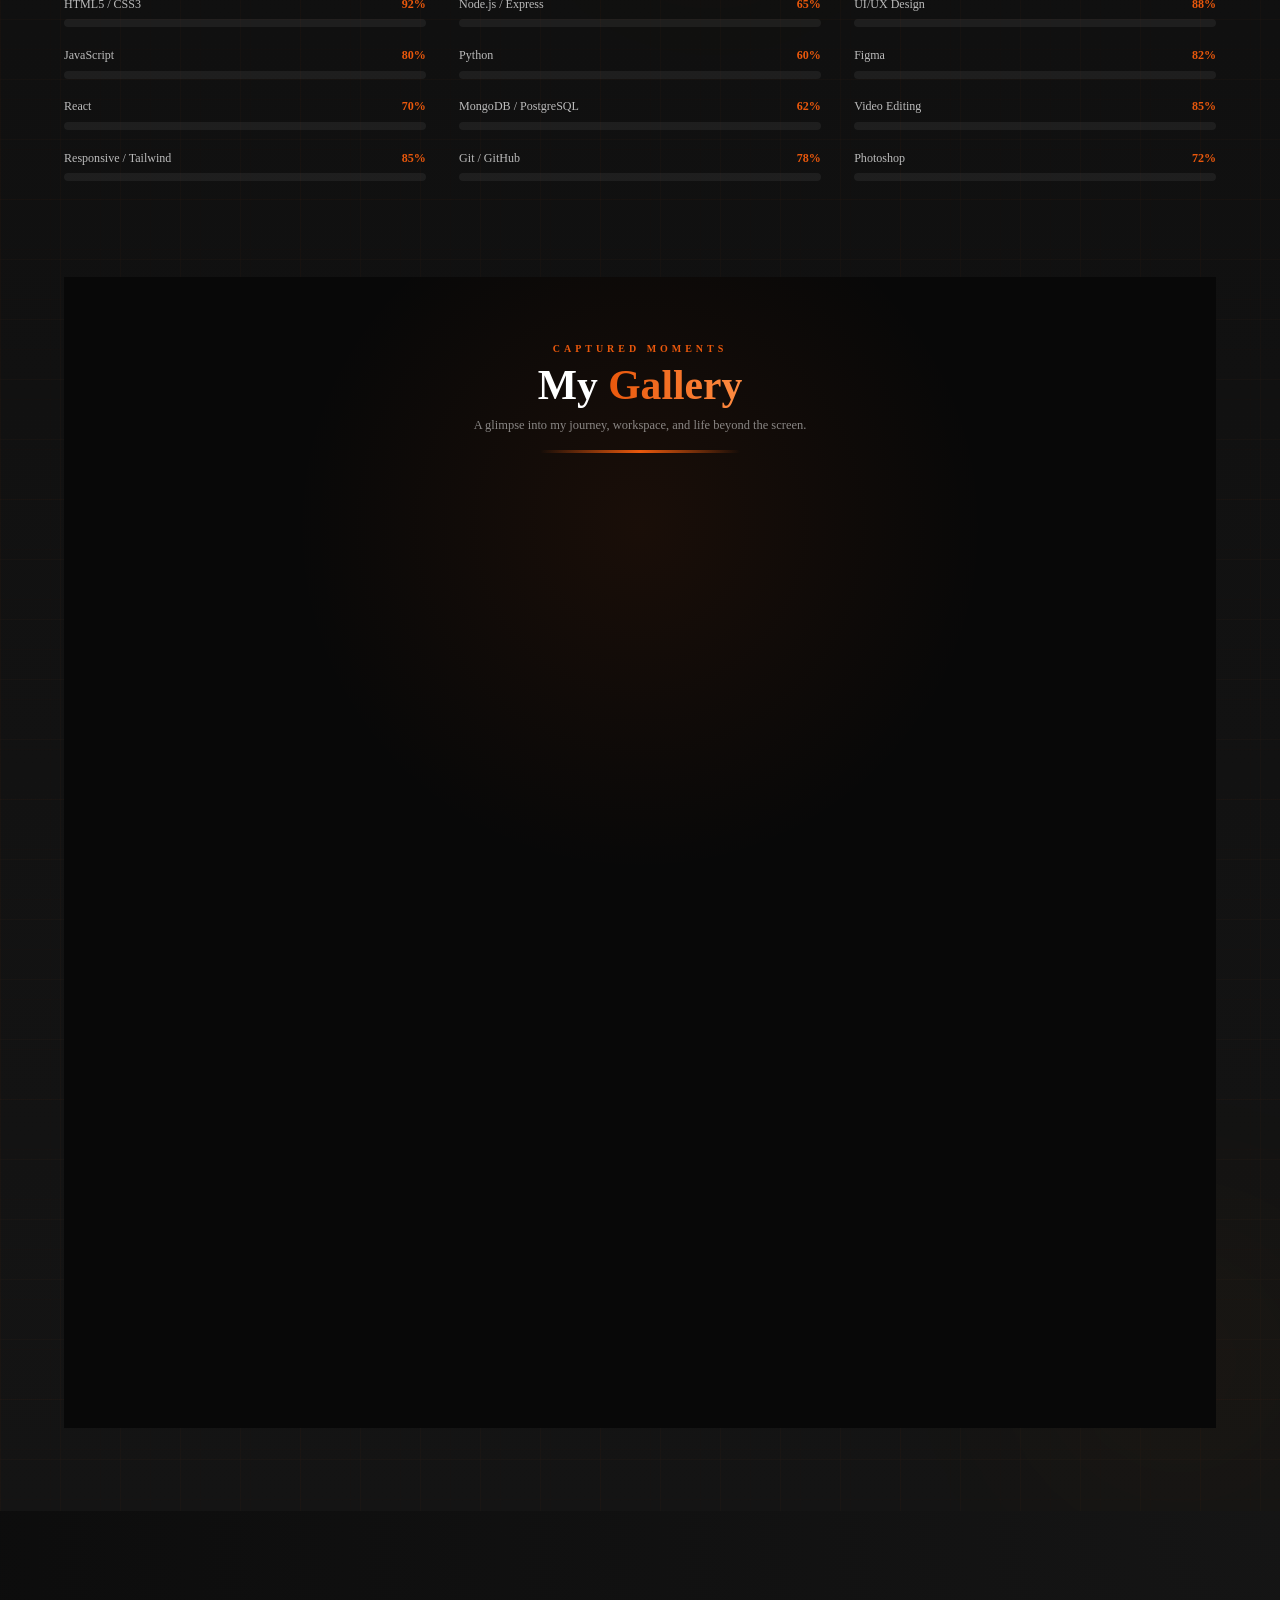
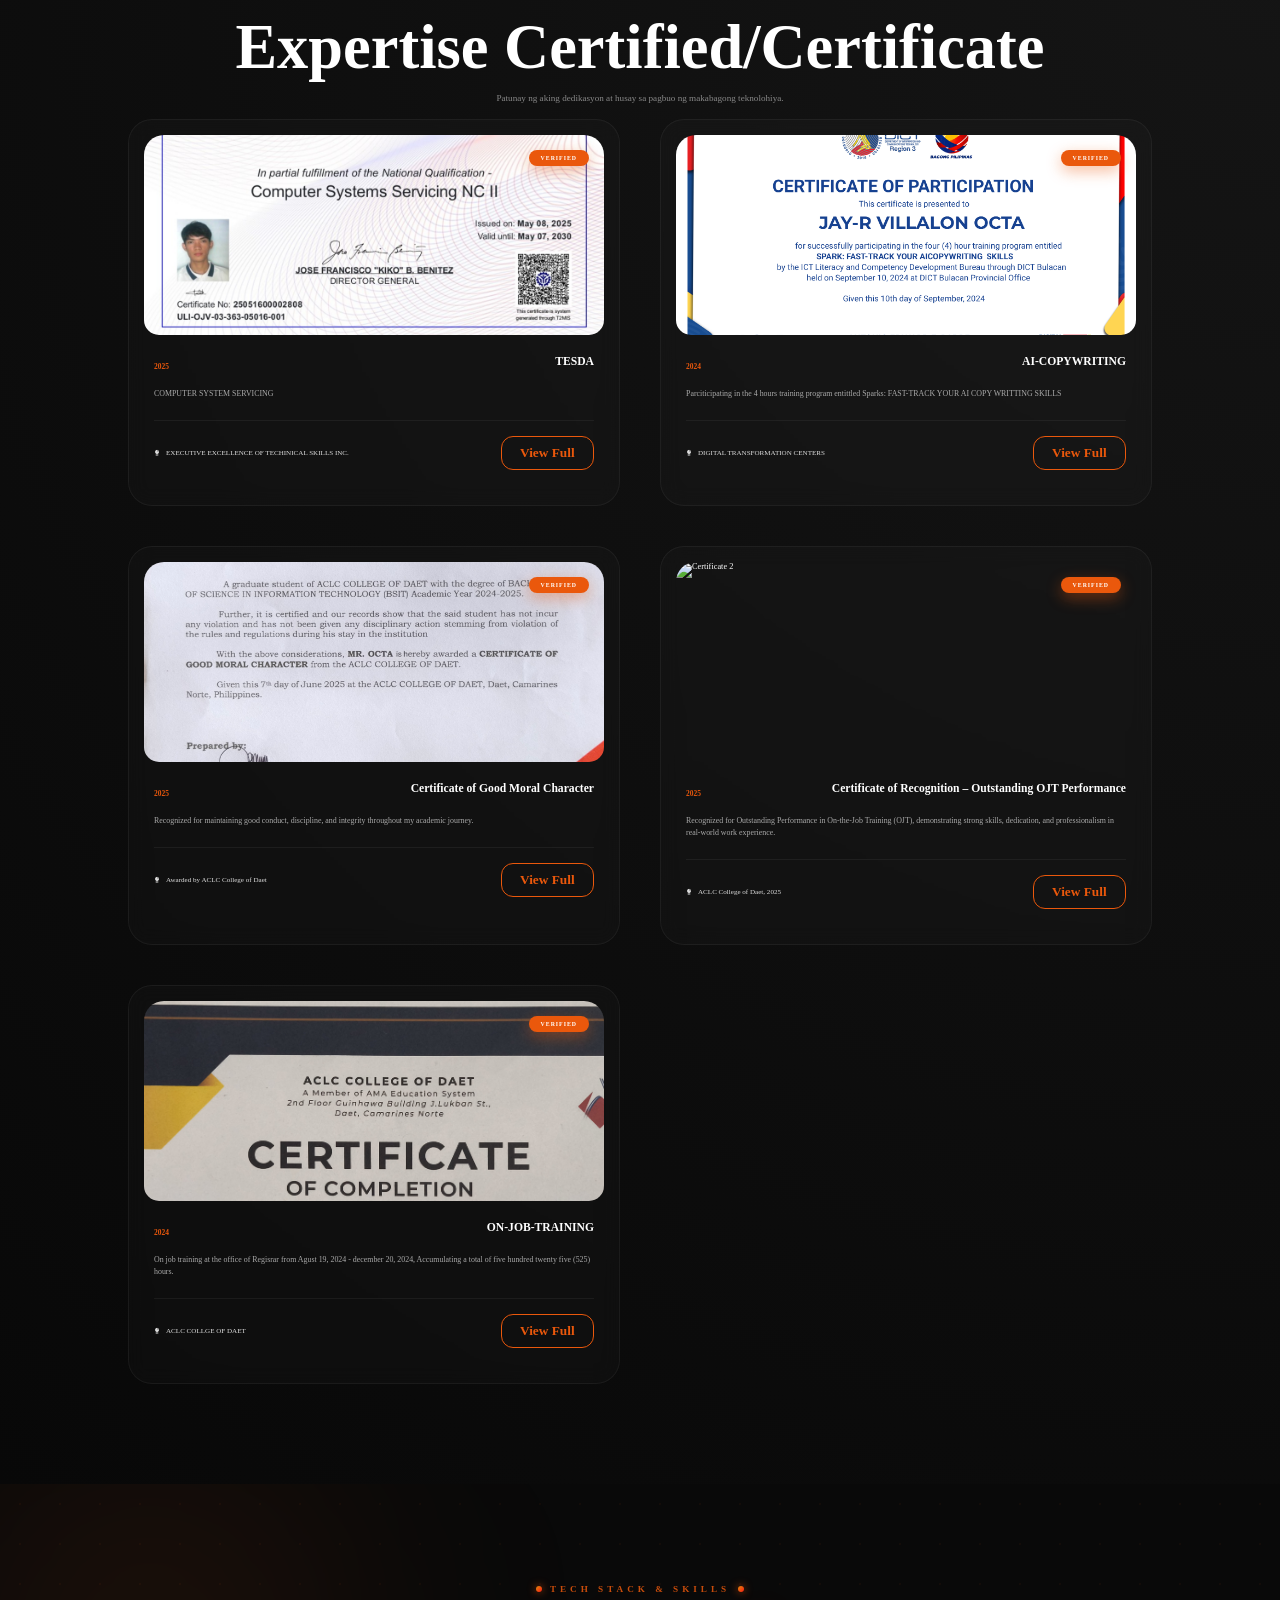
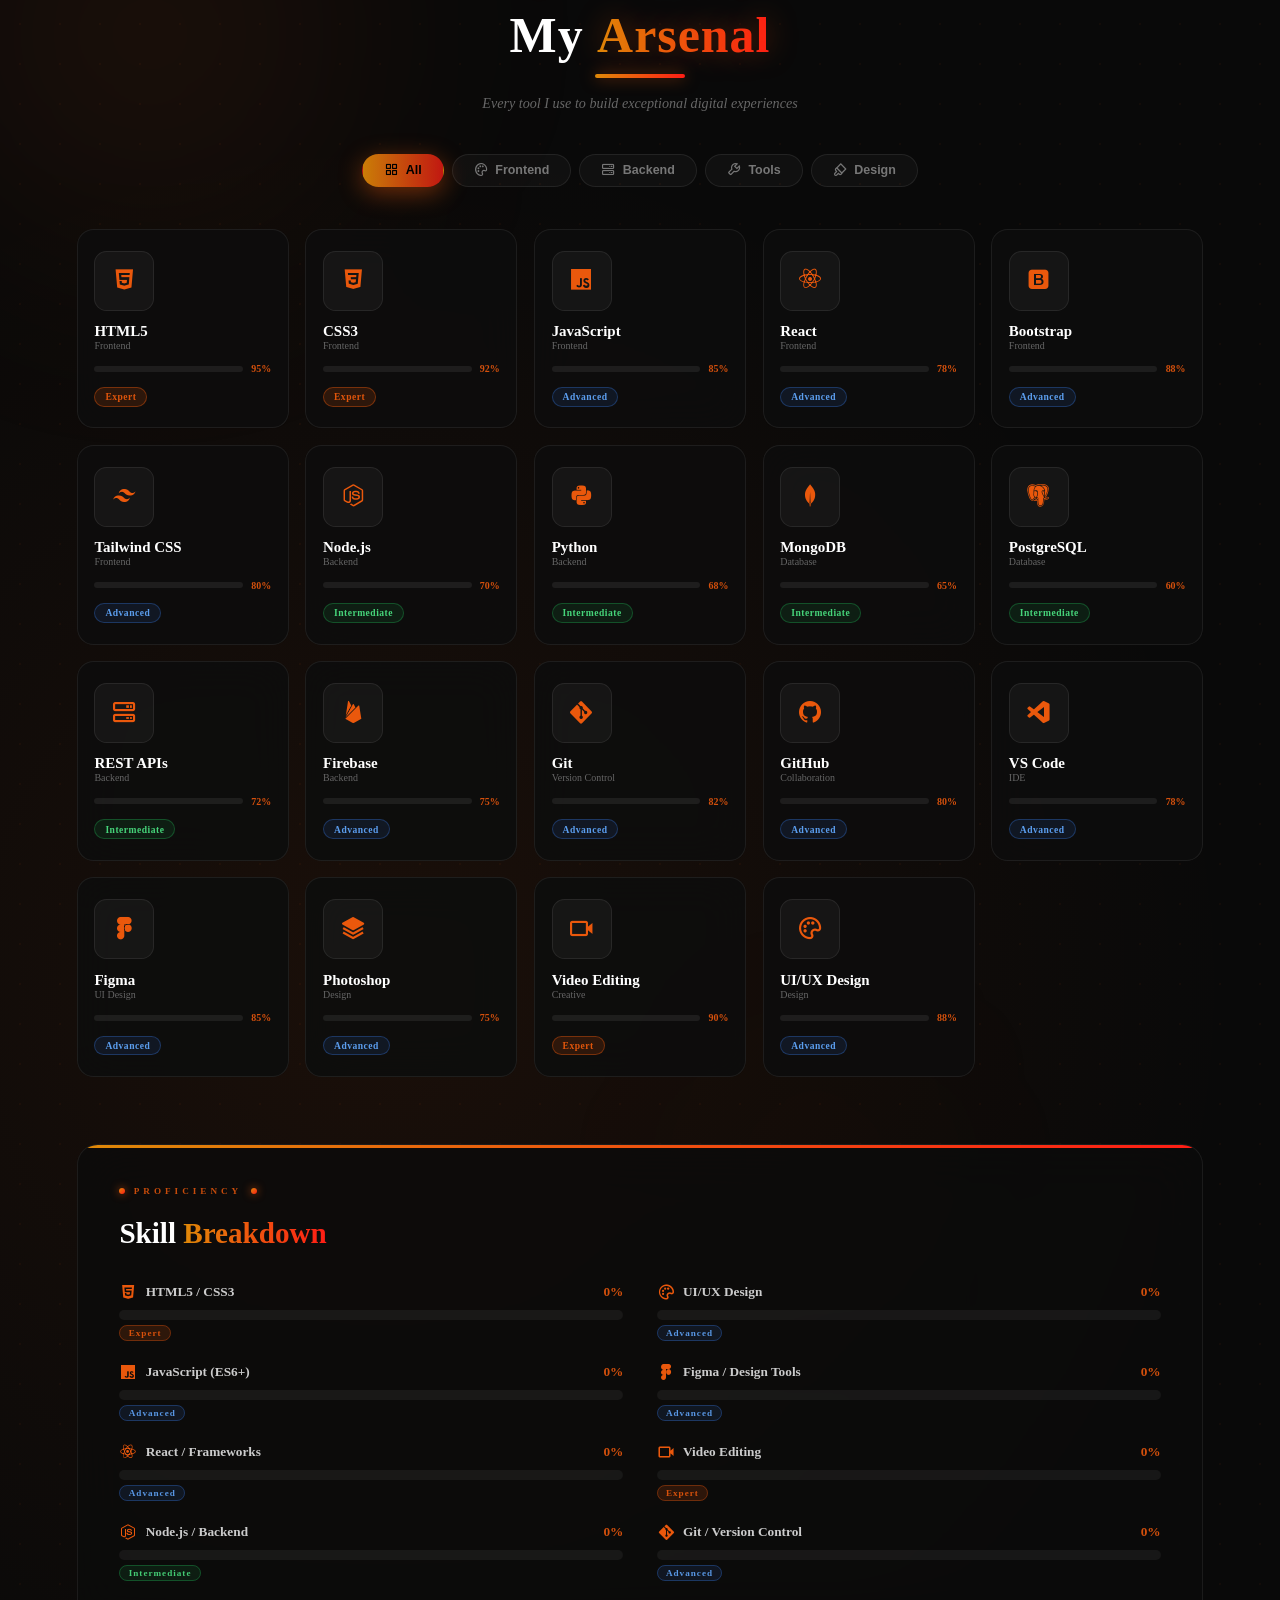
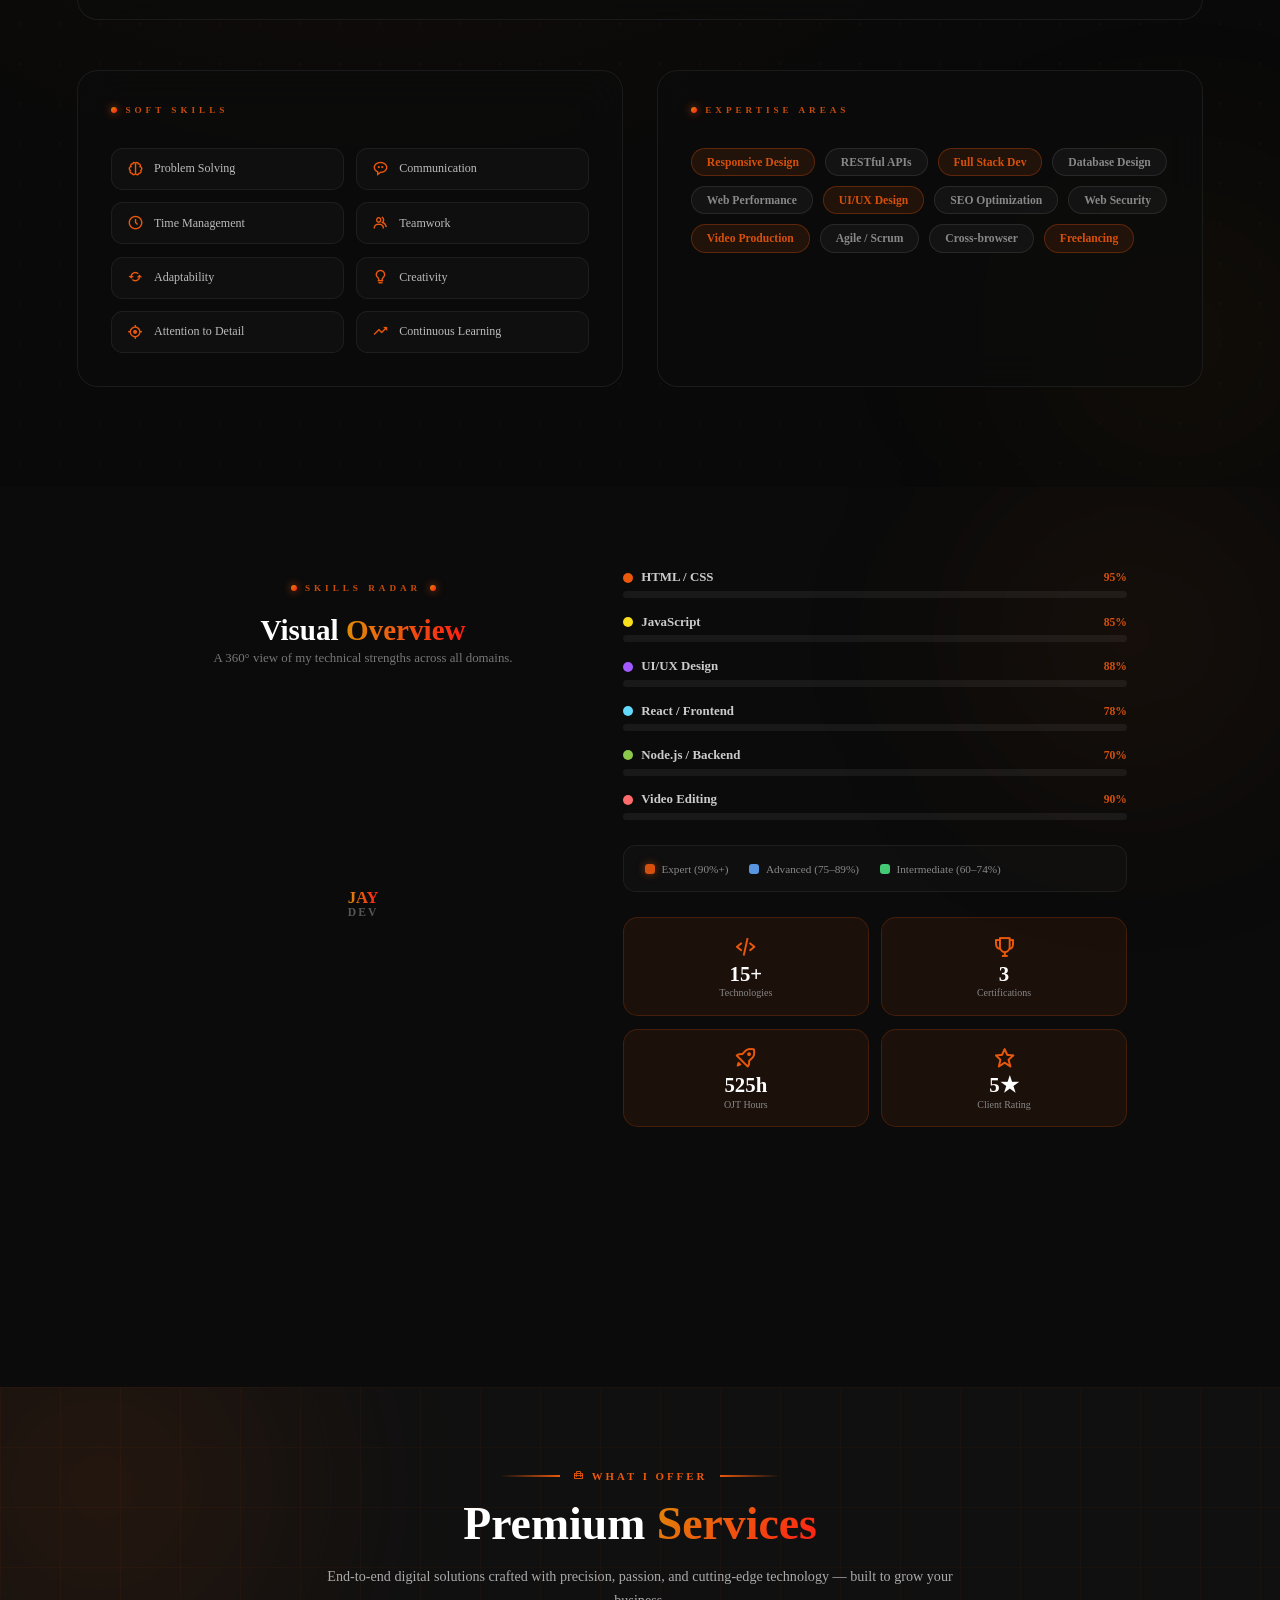
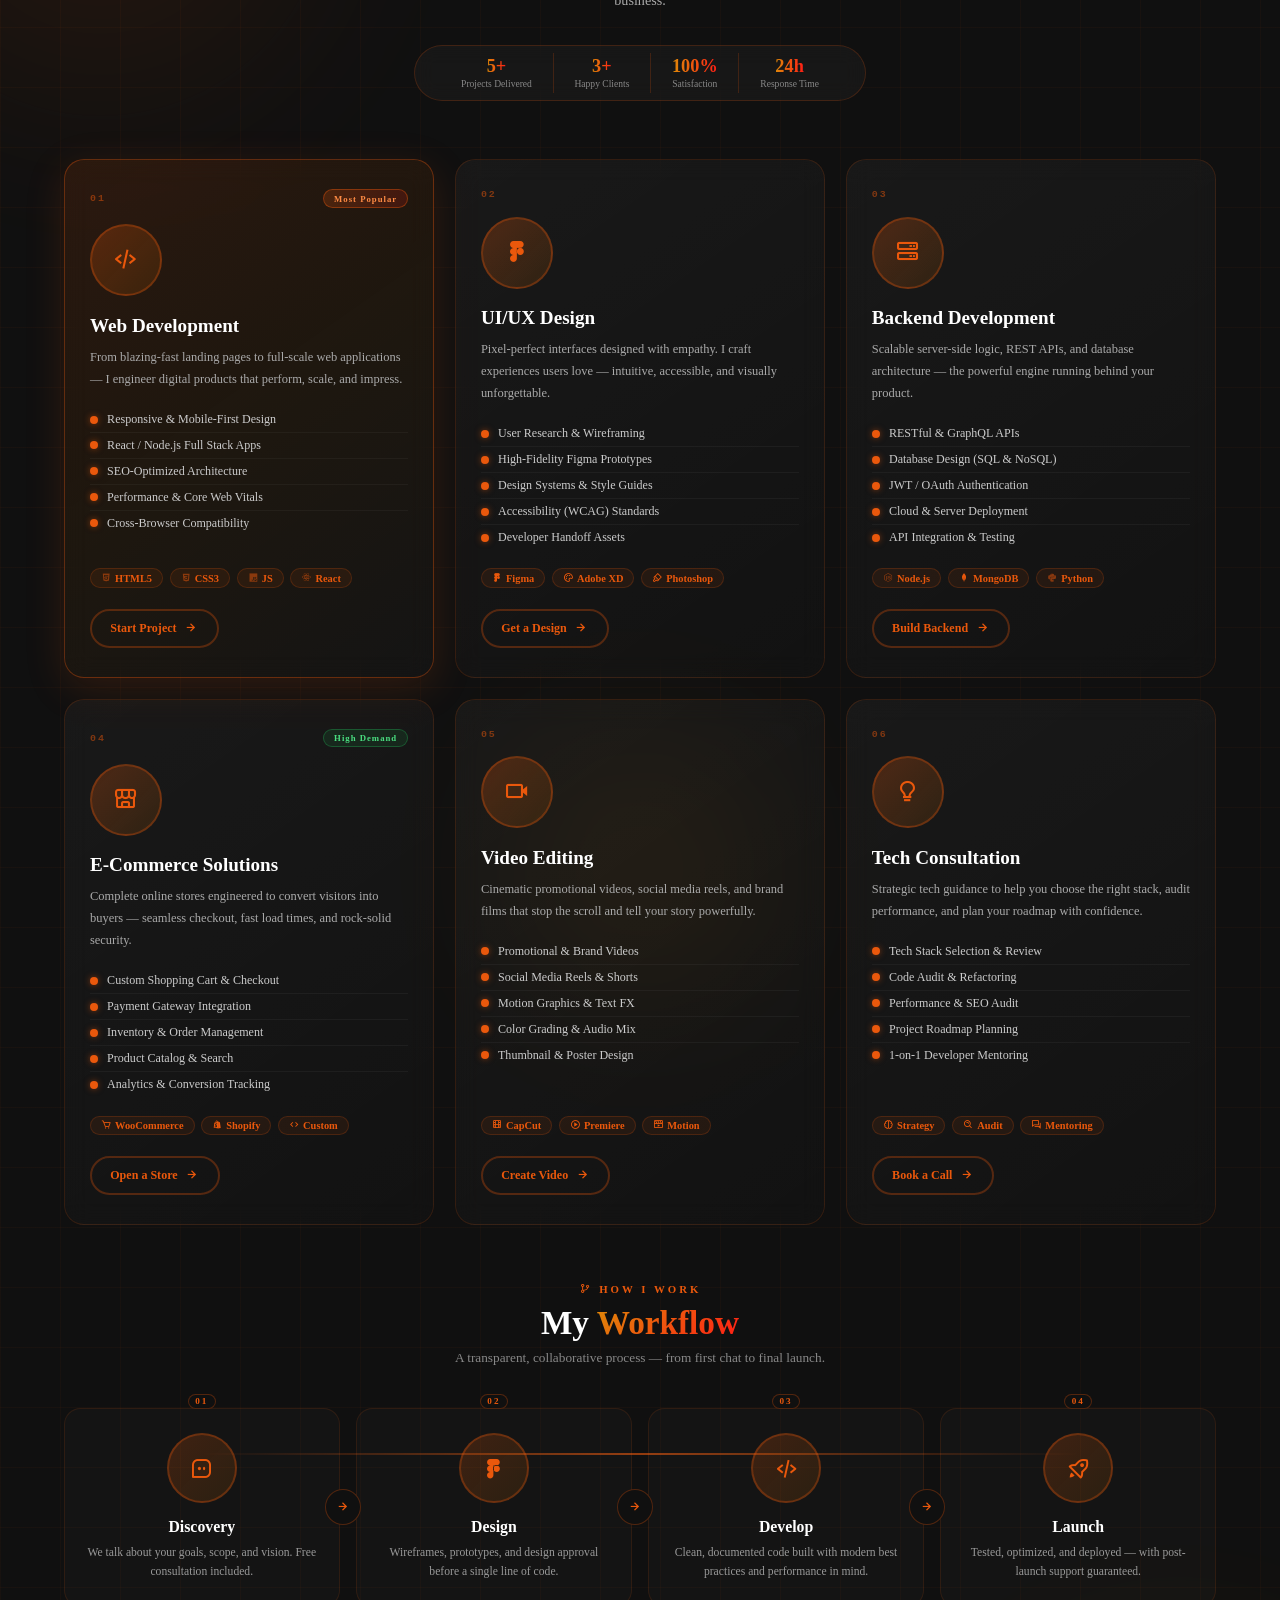
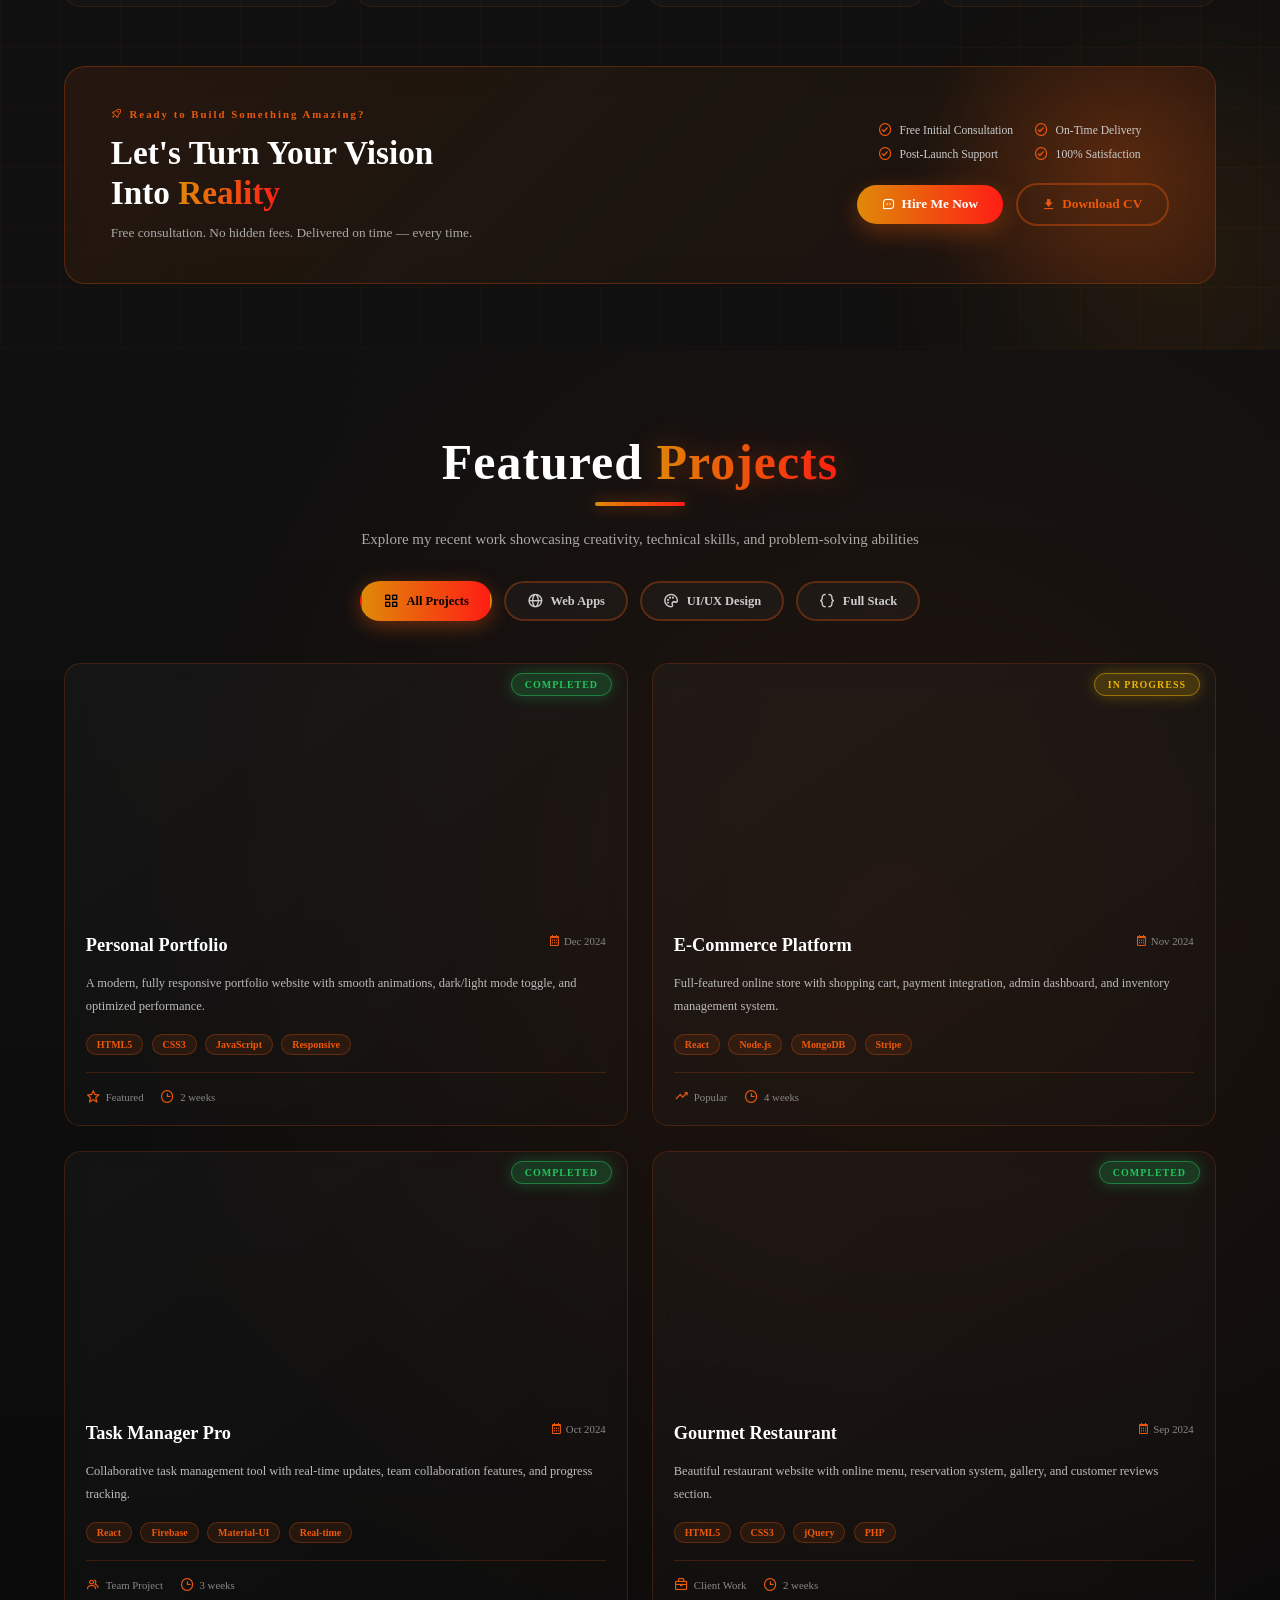
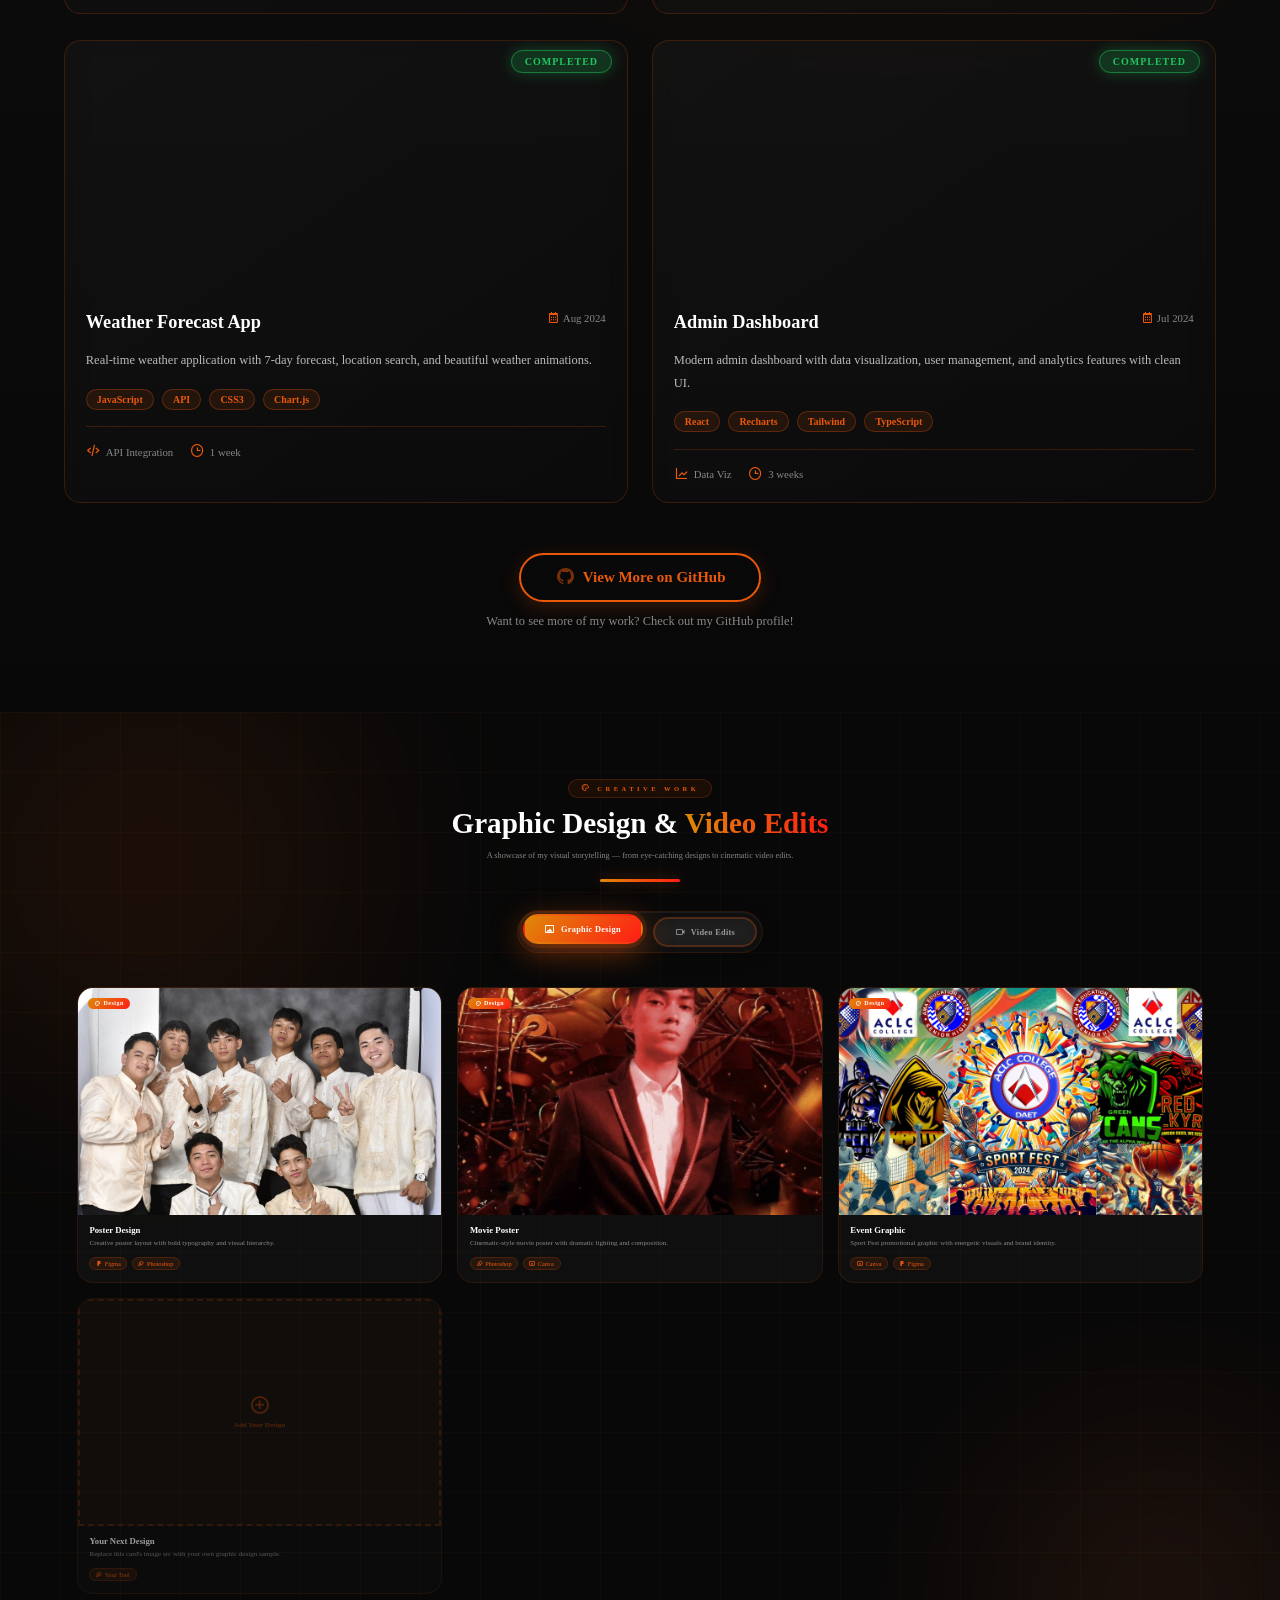
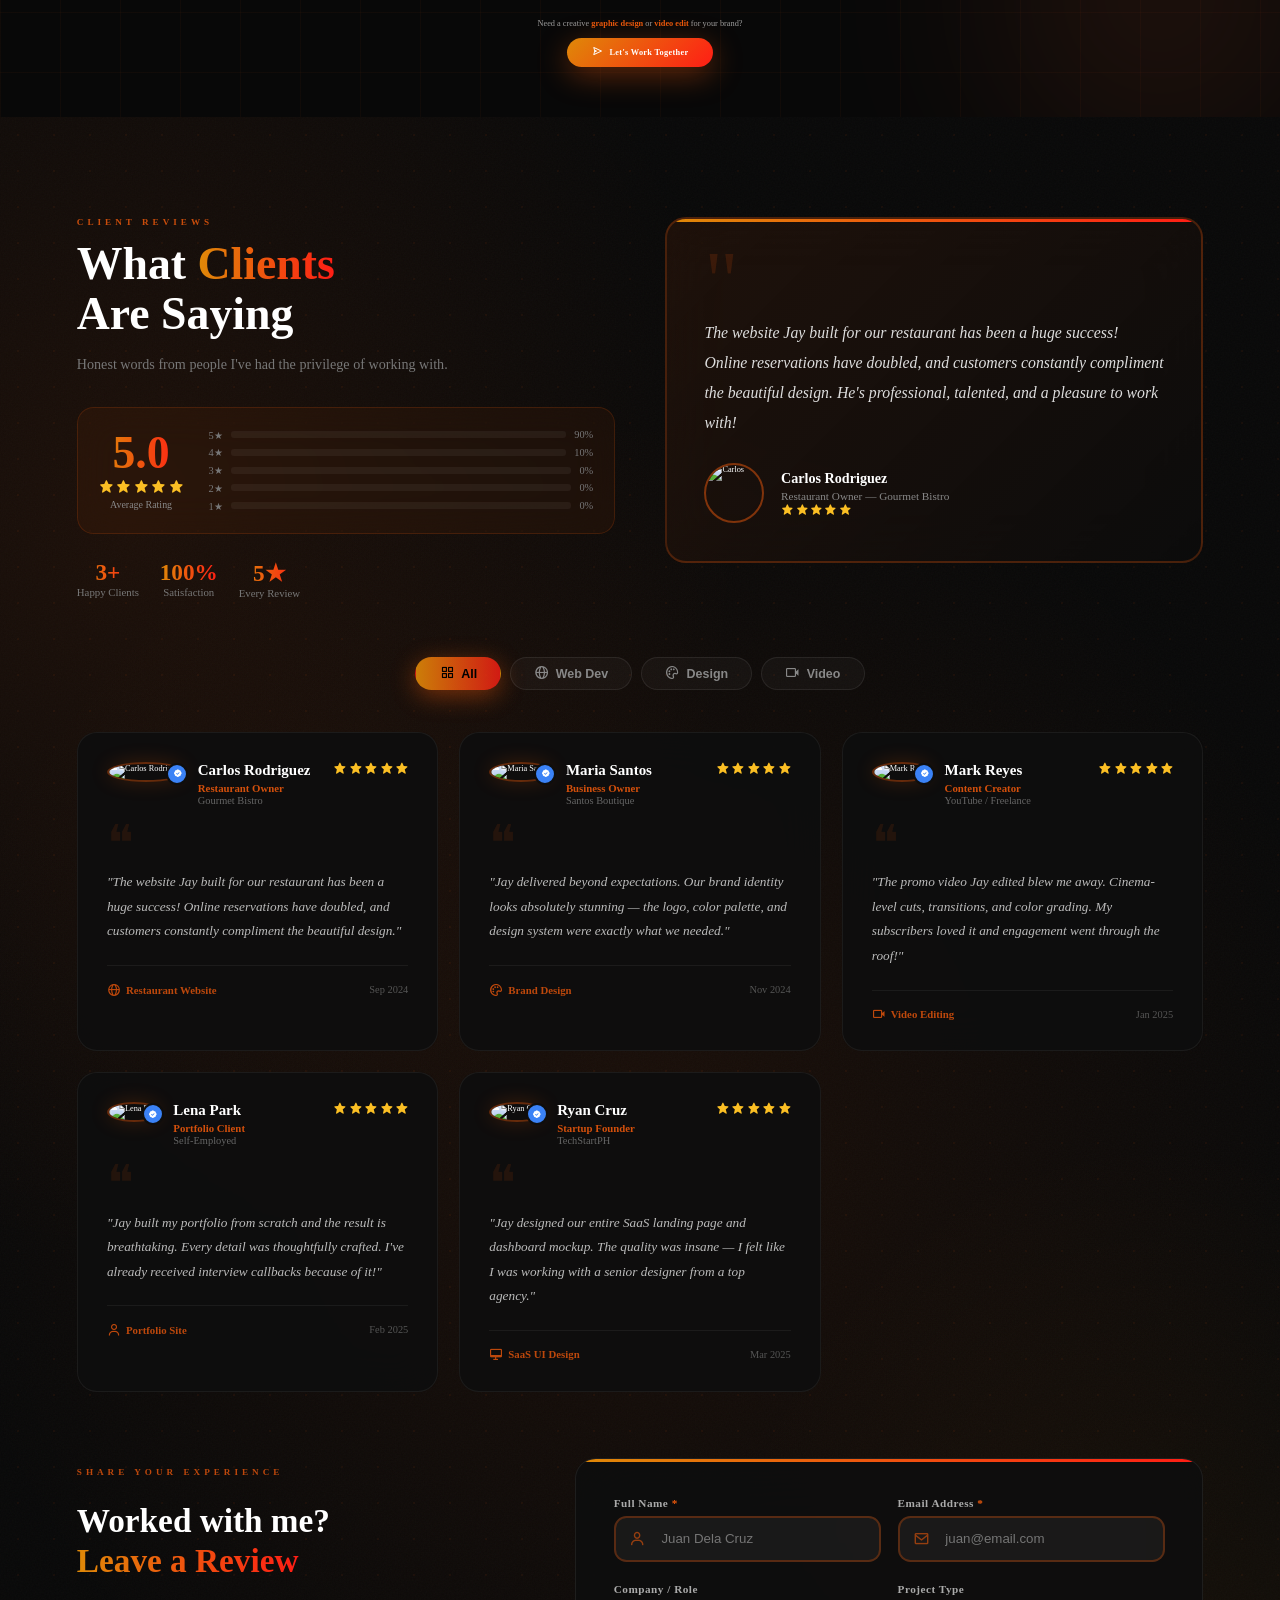
==== commit ac079456: "NEW UPDATE 1" ====
--- a/index.html
+++ b/index.html
@@ -46,8 +46,9 @@
      <a href="#tech-skills">SKILLS</a>
     <a href="#services">SERVICES</a>
     <a href="#projects">PROJECTS</a>
+    <a href="#creative-samples">CREATIVES</a>
     <a href="#testimonials">TESTIMONIALS</a>
-    <a href="#contact">CONTACT</a>
+    
   </nav>
 
 
@@ -74,7 +75,7 @@
 
 
       <div class="home-content">
-          <h1 class="home-title">Hi, I’m <span>JVOR DEV.</span></h1>
+          <h1 class="home-title">Hi, I’m <span>OCTA</span></h1>
 
      
           
@@ -1641,7 +1642,7 @@
           <a href="#contact" class="srv-btn-primary">
             <i class='bx bx-message-square-dots'></i> Hire Me Now
           </a>
-          <a href="project-folder/Resume-OCTA.doc" download class="srv-btn-ghost">
+          <a href="project-folder\nOCTA_Resume_Final.pdf" download class="srv-btn-ghost">
             <i class='bx bxs-download'></i> Download CV
           </a>
         </div>
@@ -2083,6 +2084,204 @@
 </div>
 
 <!-- ══════════════════════════════════════════════════════
+     GRAPHIC DESIGN & VIDEO EDIT SAMPLES SECTION
+══════════════════════════════════════════════════════ -->
+<section class="creative-samples" id="creative-samples">
+
+  <!-- Background decoration -->
+  <div class="cs-bg-deco">
+    <div class="cs-bg-orb cs-orb-1"></div>
+    <div class="cs-bg-orb cs-orb-2"></div>
+    <div class="cs-bg-grid"></div>
+  </div>
+
+  <!-- Section Header -->
+  <div class="cs-section-header">
+    <span class="cs-eyebrow"><i class='bx bx-palette'></i> CREATIVE WORK</span>
+    <h2 class="cs-title">Graphic Design & <span>Video Edits</span></h2>
+    <p class="cs-subtitle">A showcase of my visual storytelling — from eye-catching designs to cinematic video edits.</p>
+    <div class="cs-title-line"></div>
+  </div>
+
+  <!-- Tab Switcher -->
+  <div class="cs-tabs">
+    <button class="cs-tab-btn cs-tab-active" data-tab="graphic">
+      <i class='bx bx-image-alt'></i> Graphic Design
+    </button>
+    <button class="cs-tab-btn" data-tab="video">
+      <i class='bx bx-video'></i> Video Edits
+    </button>
+  </div>
+
+  <!-- ── GRAPHIC DESIGN TAB ── -->
+  <div class="cs-tab-content cs-tab-show" id="cs-tab-graphic">
+    <div class="cs-grid">
+
+      <div class="cs-card" data-cs-index="0" data-cs-type="graphic">
+        <div class="cs-card-img-wrap">
+          <img src="imgae/Screenshot_20260318-083540.jpg" alt="Graphic Design Sample 1" class="cs-card-img">
+          <div class="cs-card-overlay">
+            <div class="cs-overlay-inner">
+              <i class='bx bx-zoom-in'></i>
+              <span>View Full</span>
+            </div>
+          </div>
+          <div class="cs-card-badge"><i class='bx bx-palette'></i> Design</div>
+        </div>
+        <div class="cs-card-body">
+          <h4 class="cs-card-title">Poster Design</h4>
+          <p class="cs-card-desc">Creative poster layout with bold typography and visual hierarchy.</p>
+          <div class="cs-card-tools">
+            <span><i class='bx bxl-figma'></i> Figma</span>
+            <span><i class='bx bx-brush'></i> Photoshop</span>
+          </div>
+        </div>
+      </div>
+
+      <div class="cs-card" data-cs-index="1" data-cs-type="graphic">
+        <div class="cs-card-img-wrap">
+          <img src="imgae/Screenshot_20260318-083427.jpg" alt="Graphic Design Sample 2" class="cs-card-img">
+          <div class="cs-card-overlay">
+            <div class="cs-overlay-inner">
+              <i class='bx bx-zoom-in'></i>
+              <span>View Full</span>
+            </div>
+          </div>
+          <div class="cs-card-badge"><i class='bx bx-palette'></i> Design</div>
+        </div>
+        <div class="cs-card-body">
+          <h4 class="cs-card-title">Movie Poster</h4>
+          <p class="cs-card-desc">Cinematic-style movie poster with dramatic lighting and composition.</p>
+          <div class="cs-card-tools">
+            <span><i class='bx bx-brush'></i> Photoshop</span>
+            <span><i class='bx bx-image'></i> Canva</span>
+          </div>
+        </div>
+      </div>
+
+      <div class="cs-card" data-cs-index="2" data-cs-type="graphic">
+        <div class="cs-card-img-wrap">
+          <img src="imgae/PHANTOM-OCTA.jpg" alt="Graphic Design Sample 3" class="cs-card-img">
+          <div class="cs-card-overlay">
+            <div class="cs-overlay-inner">
+              <i class='bx bx-zoom-in'></i>
+              <span>View Full</span>
+            </div>
+          </div>
+          <div class="cs-card-badge"><i class='bx bx-palette'></i> Design</div>
+        </div>
+        <div class="cs-card-body">
+          <h4 class="cs-card-title">Event Graphic</h4>
+          <p class="cs-card-desc">Sport Fest promotional graphic with energetic visuals and brand identity.</p>
+          <div class="cs-card-tools">
+            <span><i class='bx bx-image'></i> Canva</span>
+            <span><i class='bx bxl-figma'></i> Figma</span>
+          </div>
+        </div>
+      </div>
+
+      <!-- Placeholder card — replace src with your actual graphic -->
+      <div class="cs-card cs-card-add">
+        <div class="cs-card-img-wrap cs-add-placeholder">
+          <div class="cs-add-inner">
+            <i class='bx bx-plus-circle'></i>
+            <span>Add Your Design</span>
+          </div>
+        </div>
+        <div class="cs-card-body">
+          <h4 class="cs-card-title">Your Next Design</h4>
+          <p class="cs-card-desc">Replace this card's image src with your own graphic design sample.</p>
+          <div class="cs-card-tools">
+            <span><i class='bx bx-brush'></i> Your Tool</span>
+          </div>
+        </div>
+      </div>
+
+    </div>
+  </div>
+
+  <!-- ── VIDEO EDITS TAB ── -->
+  <div class="cs-tab-content" id="cs-tab-video">
+    <div class="cs-grid">
+
+      <!-- Video card 1 — replace with your actual video embed or thumbnail -->
+      <div class="cs-card cs-card-video" data-cs-index="0" data-cs-type="video">
+        <div class="cs-card-img-wrap cs-video-wrap">
+          <!-- Option A: YouTube embed — replace VIDEO_ID -->
+          <!-- <iframe src="https://www.youtube.com/embed/VIDEO_ID" frameborder="0" allowfullscreen class="cs-video-iframe"></iframe> -->
+          <!-- Option B: Thumbnail with play button (default) -->
+          <img src="imgae/01.jpg" alt="Video Edit Sample 1" class="cs-card-img">
+          <div class="cs-play-btn"><i class='bx bx-play-circle'></i></div>
+          <div class="cs-card-badge cs-badge-video"><i class='bx bx-video'></i> Video</div>
+        </div>
+        <div class="cs-card-body">
+          <h4 class="cs-card-title">Promo Video Edit</h4>
+          <p class="cs-card-desc">Short-form promotional reel with smooth cuts, color grading, and motion effects.</p>
+          <div class="cs-card-tools">
+            <span><i class='bx bx-video'></i> CapCut</span>
+            <span><i class='bx bx-film'></i> Premiere Pro</span>
+          </div>
+        </div>
+      </div>
+
+      <!-- Video card 2 -->
+      <div class="cs-card cs-card-video" data-cs-index="1" data-cs-type="video">
+        <div class="cs-card-img-wrap cs-video-wrap">
+          <img src="imgae/02.jpg" alt="Video Edit Sample 2" class="cs-card-img">
+          <div class="cs-play-btn"><i class='bx bx-play-circle'></i></div>
+          <div class="cs-card-badge cs-badge-video"><i class='bx bx-video'></i> Video</div>
+        </div>
+        <div class="cs-card-body">
+          <h4 class="cs-card-title">Cinematic Reel</h4>
+          <p class="cs-card-desc">Cinematic edit with mood-driven color grading and dynamic transitions.</p>
+          <div class="cs-card-tools">
+            <span><i class='bx bx-video'></i> CapCut</span>
+            <span><i class='bx bx-film'></i> DaVinci</span>
+          </div>
+        </div>
+      </div>
+
+      <!-- Video placeholder -->
+      <div class="cs-card cs-card-add">
+        <div class="cs-card-img-wrap cs-add-placeholder">
+          <div class="cs-add-inner">
+            <i class='bx bx-plus-circle'></i>
+            <span>Add Your Video</span>
+          </div>
+        </div>
+        <div class="cs-card-body">
+          <h4 class="cs-card-title">Your Next Video Edit</h4>
+          <p class="cs-card-desc">Replace with a YouTube embed or thumbnail from your video projects.</p>
+          <div class="cs-card-tools">
+            <span><i class='bx bx-video'></i> Your Tool</span>
+          </div>
+        </div>
+      </div>
+
+    </div>
+  </div>
+
+  <!-- CTA -->
+  <div class="cs-cta">
+    <p>Need a creative <strong>graphic design</strong> or <strong>video edit</strong> for your brand?</p>
+    <a href="#contact" class="cs-cta-btn"><i class='bx bx-send'></i> Let's Work Together</a>
+  </div>
+
+</section>
+
+<!-- ── Creative Samples Lightbox ── -->
+<div id="csLightbox" class="cs-lightbox">
+  <div class="cs-lb-overlay"></div>
+  <button class="cs-lb-close"><i class='bx bx-x'></i></button>
+  <button class="cs-lb-prev"><i class='bx bx-chevron-left'></i></button>
+  <button class="cs-lb-next"><i class='bx bx-chevron-right'></i></button>
+  <div class="cs-lb-container">
+    <img id="csLightboxImg" src="" alt="Creative Sample">
+  </div>
+</div>
+
+
+<!-- ══════════════════════════════════════════════════════
      PREMIUM CLIENT REVIEWS SECTION
 ══════════════════════════════════════════════════════ -->
 <section class="testimonials" id="testimonials">
@@ -2464,7 +2663,7 @@
             <span>Online</span>
           </div>
         </div>
-        <h3 class="ct-profile-name">Jay-R Villalon Octa</h3>
+        <h3 class="ct-profile-name">Jay Villalon Octa</h3>
         <p class="ct-profile-role">Full Stack Developer <span class="ct-role-amp">&amp;</span> UI/UX Designer</p>
         <p class="ct-profile-tagline">"Turning ideas into polished digital products — one commit at a time."</p>
         <div class="ct-social-row">
@@ -2481,9 +2680,10 @@
           <div class="ct-info-icon"><i class='bx bx-envelope'></i></div>
           <div class="ct-info-content">
             <span class="ct-info-label">Email Me At</span>
-            <a href="/cdn-cgi/l/email-protection#aac0dcd8c5c9decbeacdc7cbc3c684c9c5c7" class="ct-info-value"><span class="__cf_email__" data-cfemail="204a56524f43544160474d41494c0e434f4d">[email&#160;protected]</span></a>
-          </div>
-          <button class="ct-copy-btn" data-copy="jvrocta@gmail.com
+            <a href="/cdn-cgi/l/email-protection#aac0dcd8c5c9decbeacdc7cbc3c684c9c5c7" class="ct-info-value"><span class="__cf_email__" data-cfemail="204a56524f43544160474d41494c0e434f4d">octajose1032003@gamil.com</span></a>
+          </div>
+          <button class="ct-copy-btn" data-copy="jvrocta@gmail.com" title="Copy email"><i class='bx bx-copy'></i></button>
+        </div>
         <div class="ct-info-card">
           <div class="ct-info-icon"><i class='bx bx-map-pin'></i></div>
           <div class="ct-info-content">
@@ -2631,24 +2831,203 @@
     </div>
   </div>
 
-  <!-- Map Section -->
-  <div class="ct-map-section">
-    <div class="ct-map-header">
-      <div class="ct-map-title-group">
-        <span class="ts-overline"><span class="ts-overline-dot"></span>MY LOCATION<span class="ts-overline-dot"></span></span>
-        <h3 class="ct-map-title">Find Me <span>Here</span></h3>
-        <p>Capalonga, Camarines Norte, Philippines — Open to remote work worldwide.</p>
-      </div>
-      <div class="ct-map-coords">
-        <div class="ct-coord-item"><i class='bx bx-map-pin'></i><div><span class="ct-coord-label">Latitude</span><span class="ct-coord-val">14.2895° N</span></div></div>
-        <div class="ct-coord-item"><i class='bx bx-globe'></i><div><span class="ct-coord-label">Longitude</span><span class="ct-coord-val">122.4752° E</span></div></div>
-        <div class="ct-coord-item"><i class='bx bx-time'></i><div><span class="ct-coord-label">Timezone</span><span class="ct-coord-val">PHT (UTC+8)</span></div></div>
-      </div>
-    </div>
-    <div class="ct-map-frame">
-      <div class="ct-map-overlay-badge"><i class='bx bx-map-pin'></i><span>Jay Octa — Capalonga, PH</span></div>
-      <iframe src="https://www.google.com/maps/embed?pb=!1m13!1m8!1m3!1d591.5354937899773!2d122.4751619!3d14.2895336!3m2!1i1024!2i768!4f13.1!3m2!1m1!2zMTTCsDE3JzIzLjEiTiAxMjLCsDI4JzMxLjkiRQ!5e1!3m2!1sen!2sph!4v1773758842321!5m2!1sen!2sph" width="100%" height="820" style="border:0;display:block" allowfullscreen="" loading="lazy" referrerpolicy="no-referrer-when-downgrade"></iframe>
-    </div>
+  <!-- Map Section — Ultra Premium v2 -->
+  <div class="ct-map-section adv-map-section">
+
+    <!-- Decorative ambient glows behind map -->
+    <div class="adv-map-ambient">
+      <div class="adv-amb-blob adv-amb-1"></div>
+      <div class="adv-amb-blob adv-amb-2"></div>
+      <div class="adv-amb-blob adv-amb-3"></div>
+    </div>
+
+    <!-- Section Label -->
+    <div class="adv-map-eyebrow">
+      <div class="adv-map-eyebrow-line"></div>
+      <span><i class='bx bx-radar'></i> LOCATION INTEL</span>
+      <div class="adv-map-eyebrow-line"></div>
+    </div>
+
+    <!-- Header row -->
+    <div class="adv-map-header">
+      <div class="adv-map-title-col">
+        <h3 class="adv-map-title">Find Me <em>Anywhere</em> —<br><span>Work with Me Worldwide.</span></h3>
+        <p class="adv-map-desc">Based in <strong>Capalonga, Camarines Norte, PH</strong> — but my work has no borders. I collaborate remotely with clients across the globe.</p>
+      </div>
+      <div class="adv-map-stat-strip">
+        <div class="adv-map-stat">
+          <i class='bx bx-world'></i>
+          <div>
+            <span class="adv-ms-val">Remote</span>
+            <span class="adv-ms-lbl">Work Mode</span>
+          </div>
+        </div>
+        <div class="adv-map-stat-div"></div>
+        <div class="adv-map-stat">
+          <i class='bx bx-time-five'></i>
+          <div>
+            <span class="adv-ms-val">UTC +8</span>
+            <span class="adv-ms-lbl">Timezone</span>
+          </div>
+        </div>
+        <div class="adv-map-stat-div"></div>
+        <div class="adv-map-stat">
+          <i class='bx bx-signal-5'></i>
+          <div>
+            <span class="adv-ms-val adv-ms-green">Online</span>
+            <span class="adv-ms-lbl">Status</span>
+          </div>
+        </div>
+      </div>
+    </div>
+
+    <!-- Main map + sidebar layout -->
+    <div class="adv-map-body">
+
+      <!-- Left sidebar: coordinate & info cards -->
+      <aside class="adv-map-sidebar">
+
+        <!-- HUD-style coordinate display -->
+        <div class="adv-map-hud">
+          <div class="adv-hud-header">
+            <span class="adv-hud-dot"></span>
+            <span>COORDINATES</span>
+            <span class="adv-hud-scan"></span>
+          </div>
+          <div class="adv-hud-coord">
+            <span class="adv-hud-axis">LAT</span>
+            <span class="adv-hud-val" id="advLatVal">14.2895° N</span>
+          </div>
+          <div class="adv-hud-coord">
+            <span class="adv-hud-axis">LNG</span>
+            <span class="adv-hud-val" id="advLngVal">122.4752° E</span>
+          </div>
+          <div class="adv-hud-divider"></div>
+          <div class="adv-hud-coord">
+            <span class="adv-hud-axis">TZ</span>
+            <span class="adv-hud-val">PHT / UTC+8</span>
+          </div>
+          <div class="adv-hud-coord">
+            <span class="adv-hud-axis">TIME</span>
+            <span class="adv-hud-val adv-hud-clock" id="advHudClock">--:--:--</span>
+          </div>
+        </div>
+
+        <!-- Location info stack -->
+        <div class="adv-map-info-stack">
+          <div class="adv-info-row">
+            <div class="adv-info-icon"><i class='bx bxs-map-pin'></i></div>
+            <div>
+              <span class="adv-info-label">Address</span>
+              <span class="adv-info-val">Capalonga, Camarines Norte</span>
+            </div>
+          </div>
+          <div class="adv-info-row">
+            <div class="adv-info-icon"><i class='bx bx-flag'></i></div>
+            <div>
+              <span class="adv-info-label">Country</span>
+              <span class="adv-info-val">Philippines 🇵🇭</span>
+            </div>
+          </div>
+          <div class="adv-info-row">
+            <div class="adv-info-icon"><i class='bx bx-network-chart'></i></div>
+            <div>
+              <span class="adv-info-label">Work Scope</span>
+              <span class="adv-info-val">Local + International</span>
+            </div>
+          </div>
+        </div>
+
+        <!-- Availability card -->
+        <div class="adv-avail-card">
+          <div class="adv-avail-pulse-ring"></div>
+          <div class="adv-avail-pulse-dot"></div>
+          <div class="adv-avail-text">
+            <strong>Currently Available</strong>
+            <span>Open to new projects</span>
+          </div>
+          <a href="#contact" class="adv-avail-btn"><i class='bx bx-send'></i> Hire Me</a>
+        </div>
+
+        <!-- Map controls -->
+        <div class="adv-map-controls">
+          <button class="adv-ctrl-btn adv-ctrl-active" id="advMapStreet" title="Street View">
+            <i class='bx bx-map'></i><span>Map</span>
+          </button>
+          <button class="adv-ctrl-btn" id="advMapSat" title="Satellite View">
+            <i class='bx bx-satellite'></i><span>Satellite</span>
+          </button>
+          <a href="https://maps.google.com/?q=14.2895,122.4752" target="_blank" class="adv-ctrl-btn" title="Open in Google Maps">
+            <i class='bx bx-link-external'></i><span>Open</span>
+          </a>
+        </div>
+
+      </aside>
+
+      <!-- Map frame -->
+      <div class="adv-map-frame" id="advMapFrame">
+
+        <!-- Scanning animation overlay (decorative) -->
+        <div class="adv-map-scan-line"></div>
+
+        <!-- Top-left badge -->
+        <div class="adv-map-badge adv-badge-tl">
+          <i class='bx bxs-map-pin'></i>
+          <span>JVOR DEV. — Capalonga, PH</span>
+        </div>
+
+        <!-- Top-right: live time -->
+        <div class="adv-map-badge adv-badge-tr">
+          <i class='bx bx-time'></i>
+          <span id="advMapClock">--:-- PHT</span>
+        </div>
+
+        <!-- Corner accents -->
+        <div class="adv-corner adv-c-tl"></div>
+        <div class="adv-corner adv-c-tr"></div>
+        <div class="adv-corner adv-c-bl"></div>
+        <div class="adv-corner adv-c-br"></div>
+
+        <!-- Crosshair pulse center -->
+        <div class="adv-map-crosshair">
+          <div class="adv-ch-ring adv-ch-r1"></div>
+          <div class="adv-ch-ring adv-ch-r2"></div>
+          <div class="adv-ch-ring adv-ch-r3"></div>
+          <div class="adv-ch-dot"></div>
+        </div>
+
+        <!-- Bottom-right availability pill -->
+        <div class="adv-map-avail-pill">
+          <span class="adv-avail-dot-sm"></span>
+          <span>Available for Remote Work</span>
+        </div>
+
+        <!-- The actual map iframe -->
+        <iframe
+          id="advMapIframe"
+          src="https://www.google.com/maps/embed?pb=!1m13!1m8!1m3!1d591.5354937899773!2d122.4751619!3d14.2895336!3m2!1i1024!2i768!4f13.1!3m2!1m1!2zMTTCsDE3JzIzLjEiTiAxMjLCsDI4JzMxLjkiRQ!5e1!3m2!1sen!2sph!4v1773758842321!5m2!1sen!2sph"
+          width="100%" height="100%"
+          style="border:0;display:block;filter:saturate(0.75) contrast(1.1) brightness(0.9);"
+          allowfullscreen="" loading="lazy"
+          referrerpolicy="no-referrer-when-downgrade">
+        </iframe>
+
+      </div><!-- end adv-map-frame -->
+
+    </div><!-- end adv-map-body -->
+
+    <!-- Bottom strip: reach me globally -->
+    <div class="adv-map-bottom-strip">
+      <div class="adv-mbs-left">
+        <i class='bx bx-globe'></i>
+        <span>Open to collaborating with clients from <strong>any country</strong> — I work fully remote.</span>
+      </div>
+      <div class="adv-mbs-right">
+        <a href="mailto:jvrocta@gmail.com" class="adv-mbs-btn"><i class='bx bx-envelope'></i> octajose1032003@gamil.com</a>
+        <a href="https://m.me/jay.a.octa.2025" target="_blank" class="adv-mbs-btn adv-mbs-btn--fb"><i class='bx bxl-messenger'></i> Message Me</a>
+      </div>
+    </div>
+
   </div>
 
   <!-- Toasts -->
@@ -2763,6 +3142,7 @@
         <li><a href="#tech-skills"><i class='bx bx-code-alt'></i> Skills</a></li>
         <li><a href="#services"><i class='bx bx-briefcase'></i> Services</a></li>
         <li><a href="#projects"><i class='bx bx-folder-open'></i> Projects</a></li>
+        <li><a href="#creative-samples"><i class='bx bx-palette'></i> Creatives</a></li>
         <li><a href="#testimonials"><i class='bx bx-star'></i> Reviews</a></li>
         <li><a href="#contact"><i class='bx bx-envelope'></i> Contact</a></li>
       </ul>
@@ -2802,7 +3182,7 @@
       <div class="ft-contact-quick">
         <a href="/cdn-cgi/l/email-protection#f8928e8a979b8c99b89f95999194d69b9795" class="ft-contact-q">
           <i class='bx bx-envelope'></i>
-          <span><span class="__cf_email__" data-cfemail="a0cad6d2cfc3d4c1e0c7cdc1c9cc8ec3cfcd">[email&#160;protected]</span></span>
+          <span><span class="__cf_email__" data-cfemail="a0cad6d2cfc3d4c1e0c7cdc1c9cc8ec3cfcd">octajose1032003@gamil.com</span></span>
         </a>
         <div class="ft-contact-q">
           <i class='bx bx-map-pin'></i>
@@ -2913,9 +3293,9 @@
     <div class="hm-section">
       <p class="hm-section-label"><i class="bx bx-send"></i> Reach Me Via</p>
       <div class="hm-contact-options">
-        <button class="hm-contact-btn hm-copy-email" data-email="jvrocta@gmail.com">
+        <button class="hm-contact-btn hm-copy-email" data-email="octa1032003@gmail.com">
           <div class="hm-cb-icon"><i class="bx bx-envelope"></i></div>
-          <div class="hm-cb-info"><span class="hm-cb-label">Email</span><span class="hm-cb-val">jvrocta@gmail.com</span></div>
+          <div class="hm-cb-info"><span class="hm-cb-label">Email</span><span class="hm-cb-val"><a href="/cdn-cgi/l/email-protection" class="__cf_email__" data-cfemail="422834302d21362302252f232b2e6c212d2f">[email&#160;protected</a></span></div>
           <div class="hm-cb-action"><i class="bx bx-copy"></i><span>Copy</span></div>
         </button>
         <a class="hm-contact-btn" href="https://m.me/jay.a.octa.2025" target="_blank" rel="noopener">
@@ -2949,6 +3329,6 @@
 
 <div class="hm-toast" id="hmCopyToast"><i class="bx bx-check-circle"></i> Email copied to clipboard!</div>
 
-<script src="script.js" type="module"></script>
+<script type="module" src="script.js"></script>
 </body>
 </html>
--- a/STYLE.CSS
+++ b/STYLE.CSS
@@ -6524,31 +6524,32 @@
 
 /* ==================== THEME TOGGLE (DAY/NIGHT MODE) ==================== */
 .theme-toggle {
-  position: relative;
-  background: rgba(234, 88, 12, 0.15);
-  border: 1.5px solid rgba(234, 88, 12, 0.35);
-  border-radius: 50%;
-  width: 40px;
-  height: 40px;
-  padding: 0;
+  
+  top: 14px;
+  left: 180px;
+  background: rgba(255, 115, 0, 0.747);
+  border-radius: 100%;
+  padding: 10px;
   cursor: pointer;
   z-index: 1200;
   display: flex;
   justify-content: center;
   align-items: center;
-  flex-shrink: 0;
   transition: all 0.3s ease;
-}
+  
+}
+
+
 
 .theme-toggle:hover {
   transform: scale(1.1);
-  background: rgba(234, 88, 12, 0.28);
-  box-shadow: 0 0 18px rgba(234, 88, 12, 0.45);
+  box-shadow: 0 0 20px var(--main-color);
 }
 
 #theme-icon {
-  font-size: 1.4rem;
-  color: var(--main-color);
+  font-size: 1.3rem;
+  color: black;
+  border-color: #000000;
 }
 
 /* ==================== LIGHT MODE ROOT VARIABLES ==================== */
@@ -11092,6 +11093,12 @@
 .ct-map-header {
   display: flex; justify-content: space-between; align-items: flex-end;
   flex-wrap: wrap; gap: 3rem; margin-bottom: 3rem;
+  background: rgba(255,255,255,0.02);
+  border: 1px solid rgba(234,88,12,0.1);
+  border-radius: 2rem;
+  padding: 3rem;
+  backdrop-filter: blur(10px);
+  box-shadow: inset 0 1px 0 rgba(255,255,255,0.04);
 }
 .ct-map-title-group { }
 .ct-map-title { font-size: 3.5rem; font-weight: 900; color: #fff; margin: 1rem 0 1rem; }
@@ -11109,20 +11116,66 @@
 
 .ct-map-frame {
   position: relative; border-radius: 2.5rem; overflow: hidden;
-  border: 1.5px solid rgba(255,255,255,0.07);
-  box-shadow: 0 30px 80px rgba(0,0,0,0.6);
+  border: 2px solid rgba(234,88,12,0.2);
+  box-shadow: 0 40px 100px rgba(0,0,0,0.7), 0 0 0 1px rgba(255,255,255,0.04), inset 0 1px 0 rgba(255,255,255,0.06);
+  background: #0a0a0a;
+}
+.ct-map-frame::before {
+  content: '';
+  position: absolute;
+  inset: 0;
+  background: linear-gradient(180deg, rgba(234,88,12,0.06) 0%, transparent 30%);
+  pointer-events: none;
+  z-index: 2;
+  border-radius: inherit;
 }
 .ct-map-overlay-badge {
   position: absolute; top: 2rem; left: 2rem; z-index: 10;
   display: flex; align-items: center; gap: 0.8rem;
-  background: rgba(10,10,10,0.9); backdrop-filter: blur(20px);
-  border: 1.5px solid rgba(234,88,12,0.3);
+  background: rgba(8,8,8,0.95); backdrop-filter: blur(20px);
+  border: 1.5px solid rgba(234,88,12,0.4);
   border-radius: 3rem; padding: 1rem 2rem;
   font-size: 1.4rem; font-weight: 700; color: #fff;
-  box-shadow: 0 8px 25px rgba(0,0,0,0.5);
+  box-shadow: 0 8px 25px rgba(0,0,0,0.6), 0 0 0 4px rgba(234,88,12,0.08);
   pointer-events: none;
+  animation: badgePulse 3s ease-in-out infinite;
+}
+@keyframes badgePulse {
+  0%, 100% { box-shadow: 0 8px 25px rgba(0,0,0,0.6), 0 0 0 4px rgba(234,88,12,0.08); }
+  50% { box-shadow: 0 8px 25px rgba(0,0,0,0.6), 0 0 0 8px rgba(234,88,12,0.04); }
 }
 .ct-map-overlay-badge i { font-size: 1.8rem; color: var(--main-color); }
+
+/* ── Map availability pill (bottom-right) ── */
+.ct-map-avail-pill {
+  position: absolute; bottom: 2rem; right: 2rem; z-index: 10;
+  display: flex; align-items: center; gap: 0.8rem;
+  background: rgba(8,8,8,0.92); backdrop-filter: blur(20px);
+  border: 1.5px solid rgba(34,197,94,0.35);
+  border-radius: 3rem; padding: 0.8rem 1.8rem;
+  font-size: 1.3rem; font-weight: 600; color: #fff;
+  box-shadow: 0 6px 20px rgba(0,0,0,0.5);
+  pointer-events: none;
+}
+.ct-map-avail-dot {
+  width: 9px; height: 9px; border-radius: 50%;
+  background: #22c55e;
+  box-shadow: 0 0 0 3px rgba(34,197,94,0.25);
+  animation: mapPulse 2s ease-in-out infinite;
+}
+@keyframes mapPulse {
+  0%, 100% { box-shadow: 0 0 0 3px rgba(34,197,94,0.25); }
+  50% { box-shadow: 0 0 0 7px rgba(34,197,94,0.08); }
+}
+
+/* ── Map corner accents ── */
+.ct-map-corner {
+  position: absolute; width: 28px; height: 28px; z-index: 10; pointer-events: none;
+}
+.ct-map-corner--tl { top: 0; left: 0; border-top: 3px solid rgba(234,88,12,0.7); border-left: 3px solid rgba(234,88,12,0.7); border-radius: 2.5rem 0 0 0; }
+.ct-map-corner--tr { top: 0; right: 0; border-top: 3px solid rgba(234,88,12,0.7); border-right: 3px solid rgba(234,88,12,0.7); border-radius: 0 2.5rem 0 0; }
+.ct-map-corner--bl { bottom: 0; left: 0; border-bottom: 3px solid rgba(234,88,12,0.7); border-left: 3px solid rgba(234,88,12,0.7); border-radius: 0 0 0 2.5rem; }
+.ct-map-corner--br { bottom: 0; right: 0; border-bottom: 3px solid rgba(234,88,12,0.7); border-right: 3px solid rgba(234,88,12,0.7); border-radius: 0 0 2.5rem 0; }
 
 /* ── TOASTS ── */
 .ct-toast {
@@ -11184,6 +11237,446 @@
   .ct-toast { left: 1rem; right: 1rem; bottom: 1rem; max-width: none; }
 }
 
+
+/* ═══════════════════════════════════════════════════════
+   ADVANCED MAP SECTION v2 — JVOR DEV.
+═══════════════════════════════════════════════════════ */
+
+.adv-map-section {
+  position: relative;
+  max-width: 1400px;
+  margin: 0 auto;
+  padding: 8rem 0 10rem;
+}
+
+/* ── Ambient blobs ── */
+.adv-map-ambient { position: absolute; inset: 0; pointer-events: none; overflow: hidden; z-index: 0; }
+.adv-amb-blob {
+  position: absolute; border-radius: 50%; filter: blur(110px); opacity: 0.35;
+}
+.adv-amb-1 {
+  width: 600px; height: 600px; top: -100px; left: -200px;
+  background: radial-gradient(circle, rgba(234,88,12,0.55), transparent 65%);
+  animation: ambFloat 18s ease-in-out infinite;
+}
+.adv-amb-2 {
+  width: 450px; height: 450px; bottom: -80px; right: -150px;
+  background: radial-gradient(circle, rgba(234,88,12,0.4), transparent 65%);
+  animation: ambFloat 22s ease-in-out infinite reverse;
+}
+.adv-amb-3 {
+  width: 300px; height: 300px; top: 50%; right: 20%;
+  background: radial-gradient(circle, rgba(255,100,0,0.2), transparent 65%);
+  animation: ambFloat 15s ease-in-out infinite 5s;
+}
+@keyframes ambFloat {
+  0%, 100% { transform: translate(0, 0) scale(1); }
+  33% { transform: translate(30px, -40px) scale(1.05); }
+  66% { transform: translate(-20px, 30px) scale(0.95); }
+}
+
+/* ── Eyebrow ── */
+.adv-map-eyebrow {
+  position: relative; z-index: 2;
+  display: flex; align-items: center; gap: 1.5rem;
+  justify-content: center; margin-bottom: 4rem;
+  font-size: 1.2rem; font-weight: 700; letter-spacing: 3px;
+  color: var(--main-color); text-transform: uppercase;
+}
+.adv-map-eyebrow i { font-size: 1.6rem; }
+.adv-map-eyebrow-line {
+  flex: 1; max-width: 120px; height: 1px;
+  background: linear-gradient(90deg, transparent, rgba(234,88,12,0.6));
+}
+.adv-map-eyebrow-line:last-child {
+  background: linear-gradient(90deg, rgba(234,88,12,0.6), transparent);
+}
+
+/* ── Header ── */
+.adv-map-header {
+  position: relative; z-index: 2;
+  display: flex; justify-content: space-between; align-items: flex-end;
+  flex-wrap: wrap; gap: 3rem; margin-bottom: 5rem;
+  background: rgba(255,255,255,0.025);
+  border: 1px solid rgba(234,88,12,0.12);
+  border-radius: 2.5rem;
+  padding: 3.5rem 4rem;
+  backdrop-filter: blur(20px);
+  box-shadow: inset 0 1px 0 rgba(255,255,255,0.04), 0 30px 80px rgba(0,0,0,0.4);
+}
+.adv-map-title {
+  font-size: 3.2rem; font-weight: 900; color: #fff; line-height: 1.2;
+  font-style: normal; margin-bottom: 1.2rem;
+}
+.adv-map-title em {
+  font-style: italic;
+  background: linear-gradient(90deg, #DF8908, #FF4500);
+  -webkit-background-clip: text; background-clip: text; color: transparent;
+}
+.adv-map-title span {
+  background: linear-gradient(90deg, #fff 60%, rgba(234,88,12,0.6));
+  -webkit-background-clip: text; background-clip: text; color: transparent;
+}
+.adv-map-desc {
+  font-size: 1.5rem; color: #888; max-width: 480px; line-height: 1.7;
+}
+.adv-map-desc strong { color: #ccc; }
+
+/* Stat strip */
+.adv-map-stat-strip {
+  display: flex; align-items: center; gap: 2.5rem;
+  background: rgba(0,0,0,0.4); border: 1px solid rgba(255,255,255,0.06);
+  border-radius: 2rem; padding: 2rem 3rem;
+  backdrop-filter: blur(20px);
+  flex-shrink: 0;
+}
+.adv-map-stat {
+  display: flex; align-items: center; gap: 1.2rem;
+}
+.adv-map-stat i { font-size: 2.4rem; color: var(--main-color); }
+.adv-ms-val {
+  display: block; font-size: 1.6rem; color: #eee; font-weight: 700; line-height: 1.2;
+}
+.adv-ms-lbl {
+  display: block; font-size: 1.1rem; color: #555; text-transform: uppercase; letter-spacing: 1px;
+}
+.adv-ms-green { color: #22c55e !important; }
+.adv-map-stat-div {
+  width: 1px; height: 40px;
+  background: linear-gradient(180deg, transparent, rgba(255,255,255,0.1), transparent);
+}
+
+/* ── Body layout ── */
+.adv-map-body {
+  position: relative; z-index: 2;
+  display: grid; grid-template-columns: 320px 1fr; gap: 3rem;
+  align-items: stretch;
+}
+
+/* ── Sidebar ── */
+.adv-map-sidebar {
+  display: flex; flex-direction: column; gap: 2rem;
+}
+
+/* HUD coordinate display */
+.adv-map-hud {
+  background: rgba(6,6,6,0.95);
+  border: 1.5px solid rgba(234,88,12,0.25);
+  border-radius: 2rem;
+  padding: 2.5rem;
+  backdrop-filter: blur(30px);
+  box-shadow: 0 20px 60px rgba(0,0,0,0.6), inset 0 1px 0 rgba(234,88,12,0.1);
+  position: relative;
+  overflow: hidden;
+}
+.adv-map-hud::before {
+  content: '';
+  position: absolute; top: 0; left: 0; right: 0; height: 2px;
+  background: linear-gradient(90deg, transparent, var(--main-color), transparent);
+  animation: hudScan 3s ease-in-out infinite;
+}
+@keyframes hudScan {
+  0%, 100% { opacity: 0.4; transform: scaleX(0.5); }
+  50% { opacity: 1; transform: scaleX(1); }
+}
+.adv-hud-header {
+  display: flex; align-items: center; gap: 1rem;
+  font-size: 1.1rem; letter-spacing: 3px; color: var(--main-color);
+  text-transform: uppercase; font-weight: 700; margin-bottom: 2rem;
+}
+.adv-hud-dot {
+  width: 8px; height: 8px; border-radius: 50%;
+  background: var(--main-color);
+  box-shadow: 0 0 8px var(--main-color);
+  animation: hudBlink 1.5s ease-in-out infinite;
+}
+@keyframes hudBlink { 0%, 100% { opacity: 1; } 50% { opacity: 0.3; } }
+.adv-hud-scan {
+  flex: 1; height: 1px;
+  background: linear-gradient(90deg, rgba(234,88,12,0.5), transparent);
+}
+.adv-hud-coord {
+  display: flex; justify-content: space-between; align-items: center;
+  padding: 1rem 0;
+  border-bottom: 1px solid rgba(255,255,255,0.04);
+}
+.adv-hud-coord:last-child { border-bottom: none; }
+.adv-hud-axis {
+  font-size: 1.1rem; letter-spacing: 2px; color: #555;
+  font-weight: 700; text-transform: uppercase;
+  font-family: 'Courier New', monospace;
+}
+.adv-hud-val {
+  font-size: 1.4rem; color: #e0e0e0; font-weight: 700;
+  font-family: 'Courier New', monospace; letter-spacing: 1px;
+}
+.adv-hud-clock { color: var(--main-color); }
+.adv-hud-divider {
+  height: 1px; background: rgba(234,88,12,0.2); margin: 1.2rem 0;
+}
+
+/* Info stack */
+.adv-map-info-stack {
+  display: flex; flex-direction: column; gap: 1.2rem;
+  background: rgba(255,255,255,0.025);
+  border: 1px solid rgba(255,255,255,0.07);
+  border-radius: 2rem; padding: 2.5rem;
+  backdrop-filter: blur(20px);
+}
+.adv-info-row {
+  display: flex; align-items: center; gap: 1.5rem;
+  padding: 1rem 0;
+  border-bottom: 1px solid rgba(255,255,255,0.04);
+  transition: transform 0.2s ease;
+}
+.adv-info-row:last-child { border-bottom: none; padding-bottom: 0; }
+.adv-info-row:hover { transform: translateX(4px); }
+.adv-info-icon {
+  width: 38px; height: 38px; border-radius: 1rem;
+  background: rgba(234,88,12,0.1); border: 1px solid rgba(234,88,12,0.2);
+  display: flex; align-items: center; justify-content: center;
+  flex-shrink: 0;
+}
+.adv-info-icon i { font-size: 1.8rem; color: var(--main-color); }
+.adv-info-label {
+  display: block; font-size: 1.1rem; color: #555;
+  text-transform: uppercase; letter-spacing: 1px; margin-bottom: 0.3rem;
+}
+.adv-info-val { display: block; font-size: 1.4rem; color: #ddd; font-weight: 600; }
+
+/* Availability card */
+.adv-avail-card {
+  position: relative; overflow: hidden;
+  display: flex; align-items: center; gap: 1.5rem;
+  background: linear-gradient(135deg, rgba(22,163,74,0.12), rgba(6,78,59,0.12));
+  border: 1.5px solid rgba(34,197,94,0.25);
+  border-radius: 2rem; padding: 2rem 2.5rem;
+  backdrop-filter: blur(20px);
+  box-shadow: inset 0 1px 0 rgba(34,197,94,0.1);
+}
+.adv-avail-card::before {
+  content: '';
+  position: absolute; top: 0; left: -100%; width: 200%; height: 100%;
+  background: linear-gradient(90deg, transparent, rgba(34,197,94,0.05), transparent);
+  animation: availShimmer 4s ease-in-out infinite;
+}
+@keyframes availShimmer {
+  0% { left: -100%; }
+  100% { left: 100%; }
+}
+.adv-avail-pulse-ring {
+  position: absolute; left: 2rem; top: 50%; transform: translateY(-50%);
+  width: 20px; height: 20px; border-radius: 50%;
+  border: 2px solid rgba(34,197,94,0.4);
+  animation: availPulseRing 2s ease-out infinite;
+}
+@keyframes availPulseRing {
+  0% { transform: translateY(-50%) scale(1); opacity: 1; }
+  100% { transform: translateY(-50%) scale(2.2); opacity: 0; }
+}
+.adv-avail-pulse-dot {
+  position: absolute; left: calc(2rem + 5px); top: 50%; transform: translateY(-50%);
+  width: 10px; height: 10px; border-radius: 50%;
+  background: #22c55e;
+  box-shadow: 0 0 10px rgba(34,197,94,0.6);
+}
+.adv-avail-text { flex: 1; padding-left: 1.5rem; }
+.adv-avail-text strong { display: block; font-size: 1.4rem; color: #22c55e; font-weight: 800; }
+.adv-avail-text span { font-size: 1.2rem; color: rgba(34,197,94,0.7); }
+.adv-avail-btn {
+  display: inline-flex; align-items: center; gap: 0.6rem;
+  padding: 0.8rem 1.6rem; border-radius: 1.2rem;
+  background: linear-gradient(135deg, #22c55e, #16a34a);
+  color: #fff; font-size: 1.25rem; font-weight: 700;
+  text-decoration: none; white-space: nowrap;
+  transition: transform 0.2s, box-shadow 0.2s;
+  box-shadow: 0 6px 20px rgba(34,197,94,0.3);
+}
+.adv-avail-btn:hover { transform: translateY(-2px); box-shadow: 0 10px 30px rgba(34,197,94,0.45); }
+.adv-avail-btn i { font-size: 1.6rem; }
+
+/* Map Controls */
+.adv-map-controls {
+  display: flex; gap: 1rem;
+}
+.adv-ctrl-btn {
+  display: flex; align-items: center; justify-content: center; gap: 0.6rem;
+  flex: 1; padding: 1.2rem;
+  background: rgba(255,255,255,0.04); border: 1px solid rgba(255,255,255,0.09);
+  border-radius: 1.5rem; color: #888; font-size: 1.3rem; font-weight: 600;
+  cursor: pointer; transition: all 0.2s ease;
+  text-decoration: none;
+}
+.adv-ctrl-btn i { font-size: 1.7rem; }
+.adv-ctrl-btn:hover, .adv-ctrl-active {
+  background: rgba(234,88,12,0.12);
+  border-color: rgba(234,88,12,0.35);
+  color: var(--main-color);
+}
+
+/* ── Map Frame ── */
+.adv-map-frame {
+  position: relative;
+  border-radius: 2.5rem; overflow: hidden;
+  border: 2px solid rgba(234,88,12,0.18);
+  box-shadow:
+    0 50px 120px rgba(0,0,0,0.75),
+    0 0 0 1px rgba(255,255,255,0.04),
+    inset 0 1px 0 rgba(255,255,255,0.06),
+    0 0 80px rgba(234,88,12,0.08);
+  background: #0a0a0a;
+  min-height: 560px;
+}
+.adv-map-frame iframe {
+  position: absolute; inset: 0;
+  width: 100%; height: 100%;
+}
+
+/* Scan line animation */
+.adv-map-scan-line {
+  position: absolute;
+  top: 0; left: 0; right: 0; height: 3px;
+  background: linear-gradient(90deg, transparent, rgba(234,88,12,0.8), transparent);
+  z-index: 10; pointer-events: none;
+  animation: mapScanLine 4s ease-in-out infinite;
+}
+@keyframes mapScanLine {
+  0% { top: 0%; opacity: 1; }
+  90% { top: 100%; opacity: 0.3; }
+  100% { top: 0%; opacity: 0; }
+}
+
+/* Badges */
+.adv-map-badge {
+  position: absolute; z-index: 10;
+  display: flex; align-items: center; gap: 0.8rem;
+  background: rgba(6,6,6,0.93); backdrop-filter: blur(25px);
+  border: 1.5px solid rgba(234,88,12,0.4);
+  border-radius: 3rem; padding: 1rem 2rem;
+  font-size: 1.3rem; font-weight: 700; color: #fff;
+  box-shadow: 0 8px 30px rgba(0,0,0,0.7);
+  pointer-events: none;
+}
+.adv-badge-tl { top: 2rem; left: 2rem; animation: badgePop 3s ease-in-out infinite; }
+.adv-badge-tr { top: 2rem; right: 2rem; animation: badgePop 3s ease-in-out infinite 1s; }
+.adv-map-badge i { font-size: 1.6rem; color: var(--main-color); }
+@keyframes badgePop {
+  0%, 100% { box-shadow: 0 8px 30px rgba(0,0,0,0.7), 0 0 0 0 rgba(234,88,12,0.3); }
+  50% { box-shadow: 0 8px 30px rgba(0,0,0,0.7), 0 0 0 8px rgba(234,88,12,0); }
+}
+
+/* Corner accents */
+.adv-corner {
+  position: absolute; width: 32px; height: 32px; z-index: 10; pointer-events: none;
+  transition: all 0.3s ease;
+}
+.adv-c-tl { top: 0; left: 0; border-top: 3px solid var(--main-color); border-left: 3px solid var(--main-color); border-radius: 2.5rem 0 0 0; }
+.adv-c-tr { top: 0; right: 0; border-top: 3px solid var(--main-color); border-right: 3px solid var(--main-color); border-radius: 0 2.5rem 0 0; }
+.adv-c-bl { bottom: 0; left: 0; border-bottom: 3px solid var(--main-color); border-left: 3px solid var(--main-color); border-radius: 0 0 0 2.5rem; }
+.adv-c-br { bottom: 0; right: 0; border-bottom: 3px solid var(--main-color); border-right: 3px solid var(--main-color); border-radius: 0 0 2.5rem 0; }
+.adv-map-frame:hover .adv-corner { width: 48px; height: 48px; }
+
+/* Crosshair */
+.adv-map-crosshair {
+  position: absolute; z-index: 5;
+  top: 50%; left: 50%; transform: translate(-50%, -50%);
+  pointer-events: none;
+}
+.adv-ch-ring {
+  position: absolute; top: 50%; left: 50%; border-radius: 50%;
+  border: 2px solid rgba(234,88,12,0.5);
+  transform: translate(-50%, -50%);
+  animation: chExpand 3s ease-out infinite;
+}
+.adv-ch-r1 { width: 40px; height: 40px; animation-delay: 0s; }
+.adv-ch-r2 { width: 70px; height: 70px; animation-delay: 0.8s; }
+.adv-ch-r3 { width: 100px; height: 100px; animation-delay: 1.6s; }
+@keyframes chExpand {
+  0% { opacity: 0.8; transform: translate(-50%, -50%) scale(0.5); }
+  100% { opacity: 0; transform: translate(-50%, -50%) scale(1.5); }
+}
+.adv-ch-dot {
+  position: absolute; top: 50%; left: 50%;
+  width: 12px; height: 12px; border-radius: 50%;
+  background: var(--main-color);
+  box-shadow: 0 0 0 3px rgba(234,88,12,0.3), 0 0 20px var(--main-color);
+  transform: translate(-50%, -50%);
+  animation: chDot 2s ease-in-out infinite;
+}
+@keyframes chDot { 0%, 100% { box-shadow: 0 0 0 3px rgba(234,88,12,0.3), 0 0 20px var(--main-color); } 50% { box-shadow: 0 0 0 6px rgba(234,88,12,0.15), 0 0 40px var(--main-color); } }
+
+/* Availability pill (bottom-right on map) */
+.adv-map-avail-pill {
+  position: absolute; bottom: 2rem; right: 2rem; z-index: 10;
+  display: flex; align-items: center; gap: 0.8rem;
+  background: rgba(6,6,6,0.9); backdrop-filter: blur(20px);
+  border: 1.5px solid rgba(34,197,94,0.35);
+  border-radius: 3rem; padding: 0.9rem 1.8rem;
+  font-size: 1.3rem; font-weight: 600; color: #fff;
+  box-shadow: 0 6px 20px rgba(0,0,0,0.5);
+  pointer-events: none;
+}
+.adv-avail-dot-sm {
+  width: 9px; height: 9px; border-radius: 50%;
+  background: #22c55e;
+  box-shadow: 0 0 0 3px rgba(34,197,94,0.25);
+  animation: advAvailPulse 2s ease-in-out infinite;
+}
+@keyframes advAvailPulse {
+  0%, 100% { box-shadow: 0 0 0 3px rgba(34,197,94,0.25); }
+  50% { box-shadow: 0 0 0 7px rgba(34,197,94,0.08); }
+}
+
+/* ── Bottom strip ── */
+.adv-map-bottom-strip {
+  position: relative; z-index: 2;
+  display: flex; justify-content: space-between; align-items: center;
+  flex-wrap: wrap; gap: 2rem; margin-top: 3rem;
+  background: rgba(255,255,255,0.025);
+  border: 1px solid rgba(255,255,255,0.06);
+  border-radius: 2rem; padding: 2.5rem 3.5rem;
+  backdrop-filter: blur(20px);
+}
+.adv-mbs-left {
+  display: flex; align-items: center; gap: 1.2rem;
+  font-size: 1.45rem; color: #888; max-width: 480px;
+}
+.adv-mbs-left i { font-size: 2rem; color: var(--main-color); flex-shrink: 0; }
+.adv-mbs-left strong { color: #ccc; }
+.adv-mbs-right { display: flex; gap: 1.2rem; flex-wrap: wrap; }
+.adv-mbs-btn {
+  display: inline-flex; align-items: center; gap: 0.8rem;
+  padding: 1.1rem 2.2rem; border-radius: 1.5rem;
+  background: rgba(234,88,12,0.1); border: 1.5px solid rgba(234,88,12,0.3);
+  color: #ddd; font-size: 1.35rem; font-weight: 600;
+  text-decoration: none; transition: all 0.25s ease;
+}
+.adv-mbs-btn i { font-size: 1.7rem; color: var(--main-color); }
+.adv-mbs-btn:hover { background: rgba(234,88,12,0.2); border-color: rgba(234,88,12,0.6); transform: translateY(-2px); color: #fff; }
+.adv-mbs-btn--fb { background: rgba(24,119,242,0.1); border-color: rgba(24,119,242,0.3); }
+.adv-mbs-btn--fb i { color: #4080ff; }
+.adv-mbs-btn--fb:hover { background: rgba(24,119,242,0.2); border-color: rgba(24,119,242,0.6); }
+
+/* ── Responsive ── */
+@media (max-width: 1100px) {
+  .adv-map-body { grid-template-columns: 280px 1fr; }
+}
+@media (max-width: 900px) {
+  .adv-map-body { grid-template-columns: 1fr; }
+  .adv-map-sidebar { display: grid; grid-template-columns: 1fr 1fr; }
+  .adv-map-hud { grid-column: span 2; }
+  .adv-map-frame { min-height: 420px; }
+}
+@media (max-width: 600px) {
+  .adv-map-sidebar { grid-template-columns: 1fr; }
+  .adv-map-hud { grid-column: span 1; }
+  .adv-map-header { padding: 2.5rem; flex-direction: column; }
+  .adv-map-stat-strip { width: 100%; }
+  .adv-map-title { font-size: 2.4rem; }
+  .adv-badge-tr { display: none; }
+  .adv-map-bottom-strip { flex-direction: column; }
+  .adv-mbs-right { justify-content: center; }
+}
 
 /* ═══════════════════════════════════════════════════════
    PREMIUM FOOTER v3
@@ -12490,317 +12983,451 @@
   .hm-panel { padding: 2rem 1.4rem 1.8rem; }
 }
 
-
-
-/* ═══════════════════════════════════════════════════════════════════
-   HEADER MOBILE FIX — THEME TOGGLE + BUTTON LAYOUT
-═══════════════════════════════════════════════════════════════════ */
-
-/* Desktop header — proper right-side group */
-.header-right {
-  display: flex;
+/* ══════════════════════════════════════════════════════════════
+   GRAPHIC DESIGN & VIDEO EDIT SAMPLES SECTION — JVOR DEV.
+══════════════════════════════════════════════════════════════ */
+
+.creative-samples {
+  position: relative;
+  padding: 8rem 6% 6rem;
+  background: var(--bg-color);
+  overflow: hidden;
+}
+
+/* ── Background decoration ── */
+.cs-bg-deco { position: absolute; inset: 0; pointer-events: none; z-index: 0; }
+.cs-bg-orb {
+  position: absolute;
+  border-radius: 50%;
+  filter: blur(90px);
+  opacity: 0.12;
+}
+.cs-orb-1 {
+  width: 500px; height: 500px;
+  background: radial-gradient(circle, rgb(234,88,12), transparent);
+  top: -100px; left: -100px;
+}
+.cs-orb-2 {
+  width: 400px; height: 400px;
+  background: radial-gradient(circle, #ff6b35, transparent);
+  bottom: -80px; right: -80px;
+}
+.cs-bg-grid {
+  position: absolute; inset: 0;
+  background-image:
+    linear-gradient(rgba(234,88,12,0.04) 1px, transparent 1px),
+    linear-gradient(90deg, rgba(234,88,12,0.04) 1px, transparent 1px);
+  background-size: 60px 60px;
+}
+
+/* ── Section Header ── */
+.cs-section-header {
+  position: relative; z-index: 1;
+  text-align: center;
+  margin-bottom: 3.5rem;
+}
+.cs-eyebrow {
+  display: inline-flex;
   align-items: center;
+  gap: 0.6rem;
+  font-size: 0.78rem;
+  letter-spacing: 3.5px;
+  color: rgb(234,88,12);
+  font-weight: 700;
+  text-transform: uppercase;
+  margin-bottom: 1.2rem;
+  padding: 0.5rem 1.4rem;
+  background: rgba(234,88,12,0.08);
+  border: 1px solid rgba(234,88,12,0.2);
+  border-radius: 30px;
+  backdrop-filter: blur(6px);
+}
+.cs-eyebrow i { font-size: 1rem; }
+.cs-title {
+  font-size: clamp(2.2rem, 5vw, 3.5rem);
+  font-weight: 900;
+  color: var(--text-color);
+  line-height: 1.15;
+  margin-bottom: 1rem;
+}
+.cs-title span {
+  background: linear-gradient(90deg, #DF8908, #FF1D15);
+  -webkit-background-clip: text;
+  -webkit-text-fill-color: transparent;
+  background-clip: text;
+}
+.cs-subtitle {
+  font-size: 1rem;
+  color: rgba(255,255,255,0.5);
+  max-width: 560px;
+  margin: 0 auto 1.8rem;
+  line-height: 1.75;
+}
+.cs-title-line {
+  width: 80px; height: 3px;
+  background: linear-gradient(90deg, #DF8908, #FF1D15);
+  border-radius: 2px;
+  margin: 0 auto;
+  box-shadow: 0 0 14px rgba(234,88,12,0.45);
+}
+
+/* ── Tab Switcher ── */
+.cs-tabs {
+  position: relative; z-index: 1;
+  display: flex;
+  justify-content: center;
   gap: 1.2rem;
-}
-
-/* On mobile, group theme toggle + menu icon together */
+  margin-bottom: 4rem;
+  padding: 0.6rem;
+  background: rgba(255,255,255,0.03);
+  border: 1px solid rgba(234,88,12,0.12);
+  border-radius: 60px;
+  width: fit-content;
+  margin-left: auto;
+  margin-right: auto;
+  backdrop-filter: blur(10px);
+  box-shadow: 0 4px 20px rgba(0,0,0,0.2), inset 0 1px 0 rgba(255,255,255,0.05);
+}
+.cs-tab-btn {
+  display: inline-flex;
+  align-items: center;
+  gap: 0.7rem;
+  padding: 1rem 2.4rem;
+  border: 2px solid rgba(234,88,12,0.25);
+  background: rgba(255,255,255,0.04);
+  color: rgba(255,255,255,0.55);
+  border-radius: 50px;
+  font-size: 1rem;
+  font-weight: 700;
+  cursor: pointer;
+  transition: all 0.35s cubic-bezier(0.34,1.56,.64,1);
+  font-family: inherit;
+  letter-spacing: 0.3px;
+  backdrop-filter: blur(8px);
+  position: relative;
+  overflow: hidden;
+}
+.cs-tab-btn::before {
+  content: '';
+  position: absolute;
+  inset: 0;
+  background: linear-gradient(135deg, rgba(223,137,8,0.12), rgba(255,29,21,0.12));
+  opacity: 0;
+  transition: opacity 0.3s ease;
+  border-radius: inherit;
+}
+.cs-tab-btn:hover::before { opacity: 1; }
+.cs-tab-btn i { font-size: 1.2rem; transition: transform 0.3s ease; }
+.cs-tab-btn:hover i { transform: scale(1.2) rotate(-5deg); }
+.cs-tab-btn:hover {
+  border-color: rgba(234,88,12,0.5);
+  color: #fff;
+  transform: translateY(-3px);
+  box-shadow: 0 8px 25px rgba(234,88,12,0.2);
+}
+.cs-tab-btn.cs-tab-active {
+  background: linear-gradient(135deg, #DF8908, #FF1D15);
+  border-color: transparent;
+  color: #fff;
+  box-shadow: 0 8px 30px rgba(234,88,12,0.5), 0 0 0 4px rgba(234,88,12,0.15);
+  transform: translateY(-3px);
+}
+.cs-tab-btn.cs-tab-active::before { opacity: 0; }
+.cs-tab-btn.cs-tab-active i { transform: scale(1.15); }
+
+/* ── Tab Content ── */
+.cs-tab-content {
+  display: none;
+  position: relative; z-index: 1;
+}
+.cs-tab-content.cs-tab-show {
+  display: block;
+  animation: csFadeIn 0.4s ease;
+}
+@keyframes csFadeIn {
+  from { opacity: 0; transform: translateY(16px); }
+  to   { opacity: 1; transform: translateY(0); }
+}
+
+/* ── Cards Grid ── */
+.cs-grid {
+  display: grid;
+  grid-template-columns: repeat(auto-fill, minmax(280px, 1fr));
+  gap: 1.8rem;
+  margin-bottom: 3rem;
+}
+
+/* ── Card ── */
+.cs-card {
+  background: rgba(255,255,255,0.03);
+  border: 1px solid rgba(234,88,12,0.12);
+  border-radius: 16px;
+  overflow: hidden;
+  transition: transform 0.35s ease, box-shadow 0.35s ease, border-color 0.35s ease;
+  cursor: pointer;
+}
+.cs-card:hover {
+  transform: translateY(-8px);
+  border-color: rgba(234,88,12,0.45);
+  box-shadow: 0 16px 40px rgba(234,88,12,0.2);
+}
+
+/* ── Card image wrapper ── */
+.cs-card-img-wrap {
+  position: relative;
+  width: 100%;
+  aspect-ratio: 16/10;
+  overflow: hidden;
+}
+.cs-card-img {
+  width: 100%;
+  height: 100%;
+  object-fit: cover;
+  transition: transform 0.45s ease;
+  display: block;
+}
+.cs-card:hover .cs-card-img { transform: scale(1.07); }
+
+/* ── Overlay ── */
+.cs-card-overlay {
+  position: absolute; inset: 0;
+  background: rgba(0,0,0,0.55);
+  display: flex;
+  align-items: center;
+  justify-content: center;
+  opacity: 0;
+  transition: opacity 0.3s ease;
+}
+.cs-card:hover .cs-card-overlay { opacity: 1; }
+.cs-overlay-inner {
+  display: flex;
+  flex-direction: column;
+  align-items: center;
+  gap: 0.6rem;
+  color: #fff;
+  background: rgba(234,88,12,0.15);
+  border: 2px solid rgba(234,88,12,0.6);
+  border-radius: 50px;
+  padding: 0.9rem 2rem;
+  backdrop-filter: blur(6px);
+  transform: translateY(10px);
+  transition: transform 0.3s ease;
+}
+.cs-card:hover .cs-overlay-inner { transform: translateY(0); }
+.cs-overlay-inner i { font-size: 1.8rem; color: rgb(234,88,12); }
+.cs-overlay-inner span { font-size: 0.85rem; font-weight: 700; letter-spacing: 0.5px; }
+
+/* ── Badge ── */
+.cs-card-badge {
+  position: absolute;
+  top: 10px; left: 10px;
+  background: linear-gradient(135deg, #DF8908, #FF1D15);
+  color: #fff;
+  font-size: 0.72rem;
+  font-weight: 700;
+  padding: 0.3rem 0.8rem;
+  border-radius: 20px;
+  display: inline-flex;
+  align-items: center;
+  gap: 0.3rem;
+  letter-spacing: 0.5px;
+  z-index: 2;
+}
+.cs-badge-video { background: linear-gradient(135deg, #1d4ed8, #6d28d9); }
+
+/* ── Card Body ── */
+.cs-card-body {
+  padding: 1.2rem 1.4rem 1.4rem;
+}
+.cs-card-title {
+  font-size: 1.05rem;
+  font-weight: 700;
+  color: var(--text-color);
+  margin-bottom: 0.4rem;
+}
+.cs-card-desc {
+  font-size: 0.85rem;
+  color: rgba(255,255,255,0.5);
+  line-height: 1.6;
+  margin-bottom: 0.9rem;
+}
+.cs-card-tools {
+  display: flex;
+  flex-wrap: wrap;
+  gap: 0.5rem;
+}
+.cs-card-tools span {
+  display: inline-flex;
+  align-items: center;
+  gap: 0.3rem;
+  font-size: 0.75rem;
+  color: rgb(234,88,12);
+  background: rgba(234,88,12,0.1);
+  border: 1px solid rgba(234,88,12,0.2);
+  padding: 0.25rem 0.7rem;
+  border-radius: 20px;
+  font-weight: 500;
+}
+
+/* ── Video wrapper ── */
+.cs-video-wrap { position: relative; }
+.cs-play-btn {
+  position: absolute;
+  inset: 0;
+  display: flex;
+  align-items: center;
+  justify-content: center;
+  z-index: 3;
+  pointer-events: none;
+}
+.cs-play-btn i {
+  font-size: 4rem;
+  color: rgba(255,255,255,0.9);
+  filter: drop-shadow(0 2px 8px rgba(0,0,0,0.5));
+  transition: transform 0.3s ease;
+}
+.cs-card:hover .cs-play-btn i { transform: scale(1.15); }
+.cs-video-iframe {
+  width: 100%;
+  height: 100%;
+  position: absolute;
+  inset: 0;
+  border: none;
+}
+
+/* ── Add placeholder card ── */
+.cs-add-placeholder {
+  background: rgba(234,88,12,0.04);
+  border: 2px dashed rgba(234,88,12,0.25);
+  display: flex;
+  align-items: center;
+  justify-content: center;
+}
+.cs-add-inner {
+  display: flex;
+  flex-direction: column;
+  align-items: center;
+  gap: 0.6rem;
+  color: rgba(234,88,12,0.5);
+}
+.cs-add-inner i { font-size: 2.5rem; }
+.cs-add-inner span { font-size: 0.85rem; font-weight: 600; }
+.cs-card-add { opacity: 0.6; cursor: default; }
+.cs-card-add:hover {
+  transform: none;
+  border-color: rgba(234,88,12,0.25);
+  box-shadow: none;
+}
+
+/* ── CTA ── */
+.cs-cta {
+  position: relative; z-index: 1;
+  text-align: center;
+  margin-top: 1rem;
+}
+.cs-cta p {
+  color: rgba(255,255,255,0.6);
+  font-size: 1rem;
+  margin-bottom: 1.2rem;
+}
+.cs-cta p strong { color: rgb(234,88,12); }
+.cs-cta-btn {
+  display: inline-flex;
+  align-items: center;
+  gap: 0.8rem;
+  padding: 1.1rem 3rem;
+  background: linear-gradient(135deg, #DF8908, #FF1D15);
+  color: #fff;
+  font-weight: 800;
+  font-size: 1rem;
+  border-radius: 50px;
+  text-decoration: none;
+  transition: all 0.35s cubic-bezier(0.34,1.56,.64,1);
+  box-shadow: 0 8px 30px rgba(234,88,12,0.4), 0 0 0 0 rgba(234,88,12,0.3);
+  letter-spacing: 0.3px;
+  position: relative;
+  overflow: hidden;
+}
+.cs-cta-btn::after {
+  content: '';
+  position: absolute;
+  inset: 0;
+  background: linear-gradient(135deg, rgba(255,255,255,0.15), transparent);
+  opacity: 0;
+  transition: opacity 0.3s ease;
+}
+.cs-cta-btn:hover::after { opacity: 1; }
+.cs-cta-btn i { font-size: 1.3rem; transition: transform 0.3s ease; }
+.cs-cta-btn:hover {
+  transform: translateY(-4px) scale(1.03);
+  box-shadow: 0 14px 40px rgba(234,88,12,0.55), 0 0 0 6px rgba(234,88,12,0.12);
+}
+.cs-cta-btn:hover i { transform: translateX(3px); }
+
+/* ── Lightbox ── */
+.cs-lightbox {
+  display: none;
+  position: fixed; inset: 0;
+  z-index: 9999;
+  align-items: center;
+  justify-content: center;
+}
+.cs-lightbox.cs-lb-open {
+  display: flex;
+}
+.cs-lb-overlay {
+  position: absolute; inset: 0;
+  background: rgba(0,0,0,0.88);
+  cursor: pointer;
+}
+.cs-lb-container {
+  position: relative; z-index: 2;
+  max-width: 88vw;
+  max-height: 85vh;
+  border-radius: 12px;
+  overflow: hidden;
+  box-shadow: 0 24px 60px rgba(0,0,0,0.7);
+}
+.cs-lb-container img {
+  display: block;
+  max-width: 88vw;
+  max-height: 85vh;
+  object-fit: contain;
+}
+.cs-lb-close,
+.cs-lb-prev,
+.cs-lb-next {
+  position: absolute; z-index: 3;
+  background: rgba(234,88,12,0.85);
+  border: none; color: #fff;
+  border-radius: 50%;
+  width: 44px; height: 44px;
+  display: flex; align-items: center; justify-content: center;
+  font-size: 1.4rem;
+  cursor: pointer;
+  transition: background 0.2s, transform 0.2s;
+}
+.cs-lb-close { top: 16px; right: 16px; }
+.cs-lb-prev  { left: 16px;  top: 50%; transform: translateY(-50%); }
+.cs-lb-next  { right: 16px; top: 50%; transform: translateY(-50%); }
+.cs-lb-close:hover,
+.cs-lb-prev:hover,
+.cs-lb-next:hover {
+  background: rgb(234,88,12);
+  transform: scale(1.1);
+}
+.cs-lb-prev:hover,
+.cs-lb-next:hover { transform: translateY(-50%) scale(1.1); }
+
+/* ── Responsive ── */
 @media (max-width: 768px) {
-  .header {
-    padding: 1rem 5%;
-    gap: 0;
-  }
-
-  /* Hide Contact Me button on mobile */
-  .gradient-btn {
-    display: none !important;
-  }
-
-  /* Show menu icon */
-  #menu-icon {
-    display: flex !important;
-    font-size: 2.8rem;
-    cursor: pointer;
-    color: var(--main-color);
-    z-index: 1100;
-    align-items: center;
-    justify-content: center;
-    flex-shrink: 0;
-  }
-
-  /* Theme toggle stays visible and properly sized */
-  .theme-toggle {
-    width: 36px;
-    height: 36px;
-    flex-shrink: 0;
-  }
-
-  #theme-icon {
-    font-size: 1.3rem;
-  }
-
-  /* Push theme toggle + menu icon to the right side together */
-  .header {
-    display: grid;
-    grid-template-columns: auto 1fr auto auto;
-    align-items: center;
-    column-gap: 1rem;
-  }
-
-  .logo {
-    grid-column: 1;
-  }
-
-  .navbar {
-    grid-column: 1 / -1; /* full width when open */
-  }
-
-  .theme-toggle {
-    grid-column: 3;
-  }
-
-  #menu-icon {
-    grid-column: 4;
-  }
-}
-
+  .creative-samples { padding: 5rem 4% 4rem; }
+  .cs-grid { grid-template-columns: repeat(auto-fill, minmax(240px, 1fr)); gap: 1.2rem; }
+  .cs-tabs { flex-direction: column; align-items: center; border-radius: 2rem; width: fit-content; }
+  .cs-tab-btn { width: 220px; justify-content: center; }
+}
 @media (max-width: 480px) {
-  .header {
-    padding: 0.9rem 4%;
-    column-gap: 0.7rem;
-  }
-  .logo {
-    font-size: 1.9rem;
-  }
-  .theme-toggle {
-    width: 34px;
-    height: 34px;
-  }
-  #theme-icon {
-    font-size: 1.2rem;
-  }
-  #menu-icon {
-    font-size: 2.4rem;
-  }
-}
-
-@media (max-width: 360px) {
-  .logo { font-size: 1.7rem; }
-  .header { padding: 0.8rem 3.5%; }
-}
-
-/* ═══════════════════════════════════════════════════════════════════
-   PROFESSIONAL LIGHT MODE COLOR OVERHAUL
-═══════════════════════════════════════════════════════════════════ */
-
-/* Root variables for light mode */
-.light-mode {
-  --bg-color: #f8f9fb;
-  --second-bg-color: #eef1f6;
-  --text-color: #0f172a;
-  --main-color: #ea580c;
-}
-
-/* Body & base */
-.light-mode body,
-.light-mode {
-  background-color: var(--bg-color) !important;
-  color: var(--text-color) !important;
-}
-
-/* All sections */
-.light-mode section {
-  background-color: var(--bg-color);
-  color: var(--text-color);
-}
-
-/* Alternate section bg */
-.light-mode .about,
-.light-mode .services,
-.light-mode .testimonials,
-.light-mode footer {
-  background-color: var(--second-bg-color) !important;
-}
-
-/* Headings */
-.light-mode h1,
-.light-mode h2,
-.light-mode h3,
-.light-mode h4,
-.light-mode h5,
-.light-mode h6 {
-  color: #0f172a !important;
-}
-
-/* Paragraphs & spans */
-.light-mode p { color: #334155 !important; }
-.light-mode span { color: #475569 !important; }
-.light-mode label { color: #374151 !important; }
-
-/* Preserve gradient text */
-.light-mode .logo span,
-.light-mode .home-title span,
-.light-mode [style*="background-clip: text"],
-.light-mode .gradient-text {
-  background: linear-gradient(90deg, #ea580c, #ff1d15) !important;
-  -webkit-background-clip: text !important;
-  background-clip: text !important;
-  color: transparent !important;
-}
-
-/* Header */
-.light-mode .header {
-  background: rgba(248, 249, 251, 0.9) !important;
-  backdrop-filter: blur(20px);
-  border-bottom: 1px solid rgba(234, 88, 12, 0.12);
-  box-shadow: 0 2px 24px rgba(0,0,0,0.07);
-}
-
-/* Logo */
-.light-mode .logo { color: #0f172a !important; }
-
-/* Navbar links */
-.light-mode .navbar a {
-  color: #334155 !important;
-}
-.light-mode .navbar a:hover,
-.light-mode .navbar a.active-nav {
-  color: #ea580c !important;
-}
-
-/* Mobile navbar panel */
-@media (max-width: 768px) {
-  .light-mode .navbar {
-    background: rgba(248, 249, 251, 0.98) !important;
-    border-left: 1px solid rgba(234, 88, 12, 0.15);
-    box-shadow: -8px 0 40px rgba(0,0,0,0.08);
-  }
-}
-
-/* Theme toggle in light mode */
-.light-mode .theme-toggle {
-  background: rgba(234, 88, 12, 0.1);
-  border-color: rgba(234, 88, 12, 0.3);
-}
-.light-mode #theme-icon { color: var(--main-color); }
-
-/* Menu icon */
-.light-mode #menu-icon { color: var(--main-color) !important; }
-
-/* Cards */
-.light-mode .srv-card,
-.light-mode .project-card,
-.light-mode .testi-card,
-.light-mode .cert-card,
-.light-mode .ts-card,
-.light-mode .about-detail-card,
-.light-mode .aib-stat {
-  background: #ffffff !important;
-  border-color: rgba(15,23,42,0.08) !important;
-  color: #0f172a !important;
-  box-shadow: 0 2px 16px rgba(0,0,0,0.06) !important;
-}
-
-.light-mode .srv-card:hover,
-.light-mode .project-card:hover,
-.light-mode .testi-card:hover,
-.light-mode .ts-card:hover {
-  box-shadow: 0 8px 30px rgba(234,88,12,0.12) !important;
-  border-color: rgba(234,88,12,0.25) !important;
-}
-
-/* Buttons */
-.light-mode .btn {
-  background: #0f172a;
-  color: #fff;
-  border-color: #0f172a;
-}
-.light-mode .btn:hover {
-  background: var(--main-color);
-  border-color: var(--main-color);
-}
-
-/* Gradient button */
-.light-mode .gradient-btn {
-  background: linear-gradient(270deg, #ea580c, #FF1D15);
-  color: #fff;
-}
-
-/* Inputs */
-.light-mode input,
-.light-mode textarea,
-.light-mode select {
-  background: #ffffff !important;
-  border-color: rgba(15,23,42,0.15) !important;
-  color: #0f172a !important;
-}
-.light-mode input::placeholder,
-.light-mode textarea::placeholder {
-  color: #94a3b8 !important;
-}
-.light-mode input:focus,
-.light-mode textarea:focus {
-  border-color: var(--main-color) !important;
-  box-shadow: 0 0 0 3px rgba(234,88,12,0.1) !important;
-}
-
-/* Progress/skill bars bg */
-.light-mode .ts-bar-bg,
-.light-mode .skill-bar-bg {
-  background: rgba(15,23,42,0.08) !important;
-}
-
-/* Footer */
-.light-mode .footer {
-  background: #0f172a !important;
-  color: #e2e8f0 !important;
-}
-.light-mode .ft-brand-bio,
-.light-mode .ft-links a,
-.light-mode .ft-copyright,
-.light-mode .ft-made-with {
-  color: #94a3b8 !important;
-}
-.light-mode .ft-links a:hover { color: var(--main-color) !important; }
-
-/* Hire modal in light mode */
-.light-mode .hm-panel {
-  background: linear-gradient(145deg, #ffffff, #f8f9fb) !important;
-  border-color: rgba(234,88,12,0.2) !important;
-  box-shadow: 0 30px 80px rgba(0,0,0,0.15), 0 0 60px rgba(234,88,12,0.06) !important;
-}
-.light-mode .hm-name { color: #0f172a !important; }
-.light-mode .hm-role { color: #64748b !important; }
-.light-mode .hm-tag { color: #475569 !important; background: rgba(15,23,42,0.04) !important; border-color: rgba(15,23,42,0.1) !important; }
-.light-mode .hm-service-card {
-  background: #f1f5f9 !important;
-  border-color: rgba(15,23,42,0.1) !important;
-}
-.light-mode .hm-service-card span { color: #334155 !important; }
-.light-mode .hm-service-card:hover { background: rgba(234,88,12,0.06) !important; }
-.light-mode .hm-stats-row { background: rgba(234,88,12,0.04) !important; border-color: rgba(234,88,12,0.12) !important; }
-.light-mode .hm-stat-l { color: #64748b !important; }
-.light-mode .hm-contact-btn { background: #f8fafc !important; border-color: rgba(15,23,42,0.1) !important; }
-.light-mode .hm-contact-btn:hover { background: rgba(234,88,12,0.05) !important; }
-.light-mode .hm-cb-label { color: #0f172a !important; }
-.light-mode .hm-cb-val { color: #94a3b8 !important; }
-.light-mode .hm-close { background: rgba(15,23,42,0.06) !important; border-color: rgba(15,23,42,0.1) !important; color: #64748b !important; }
-.light-mode .hm-close:hover { background: rgba(234,88,12,0.1) !important; color: var(--main-color) !important; }
-.light-mode .hm-backdrop { background: rgba(15,23,42,0.55) !important; }
-.light-mode .hm-cta-ghost { background: #f1f5f9 !important; color: #475569 !important; border-color: rgba(15,23,42,0.12) !important; }
-.light-mode .hm-cta-ghost:hover { color: #0f172a !important; background: #e2e8f0 !important; }
-.light-mode .hm-section-label { color: rgba(234,88,12,0.85) !important; }
-.light-mode .hm-eyebrow { color: rgba(234,88,12,0.85) !important; }
-
-/* Scroll progress bar */
-.light-mode #scroll-progress-bar {
-  background: linear-gradient(90deg, #ea580c, #ff1d15);
-}
-
-/* Floating hire btn */
-.light-mode #floating-hire {
-  background: linear-gradient(135deg, #ea580c, #ff1d15);
-  color: #fff;
-  box-shadow: 0 6px 24px rgba(234,88,12,0.35);
-}
-
-
+  .cs-grid { grid-template-columns: 1fr; }
+  .cs-tabs { width: 90%; }
+  .cs-tab-btn { width: 100%; }
+}
